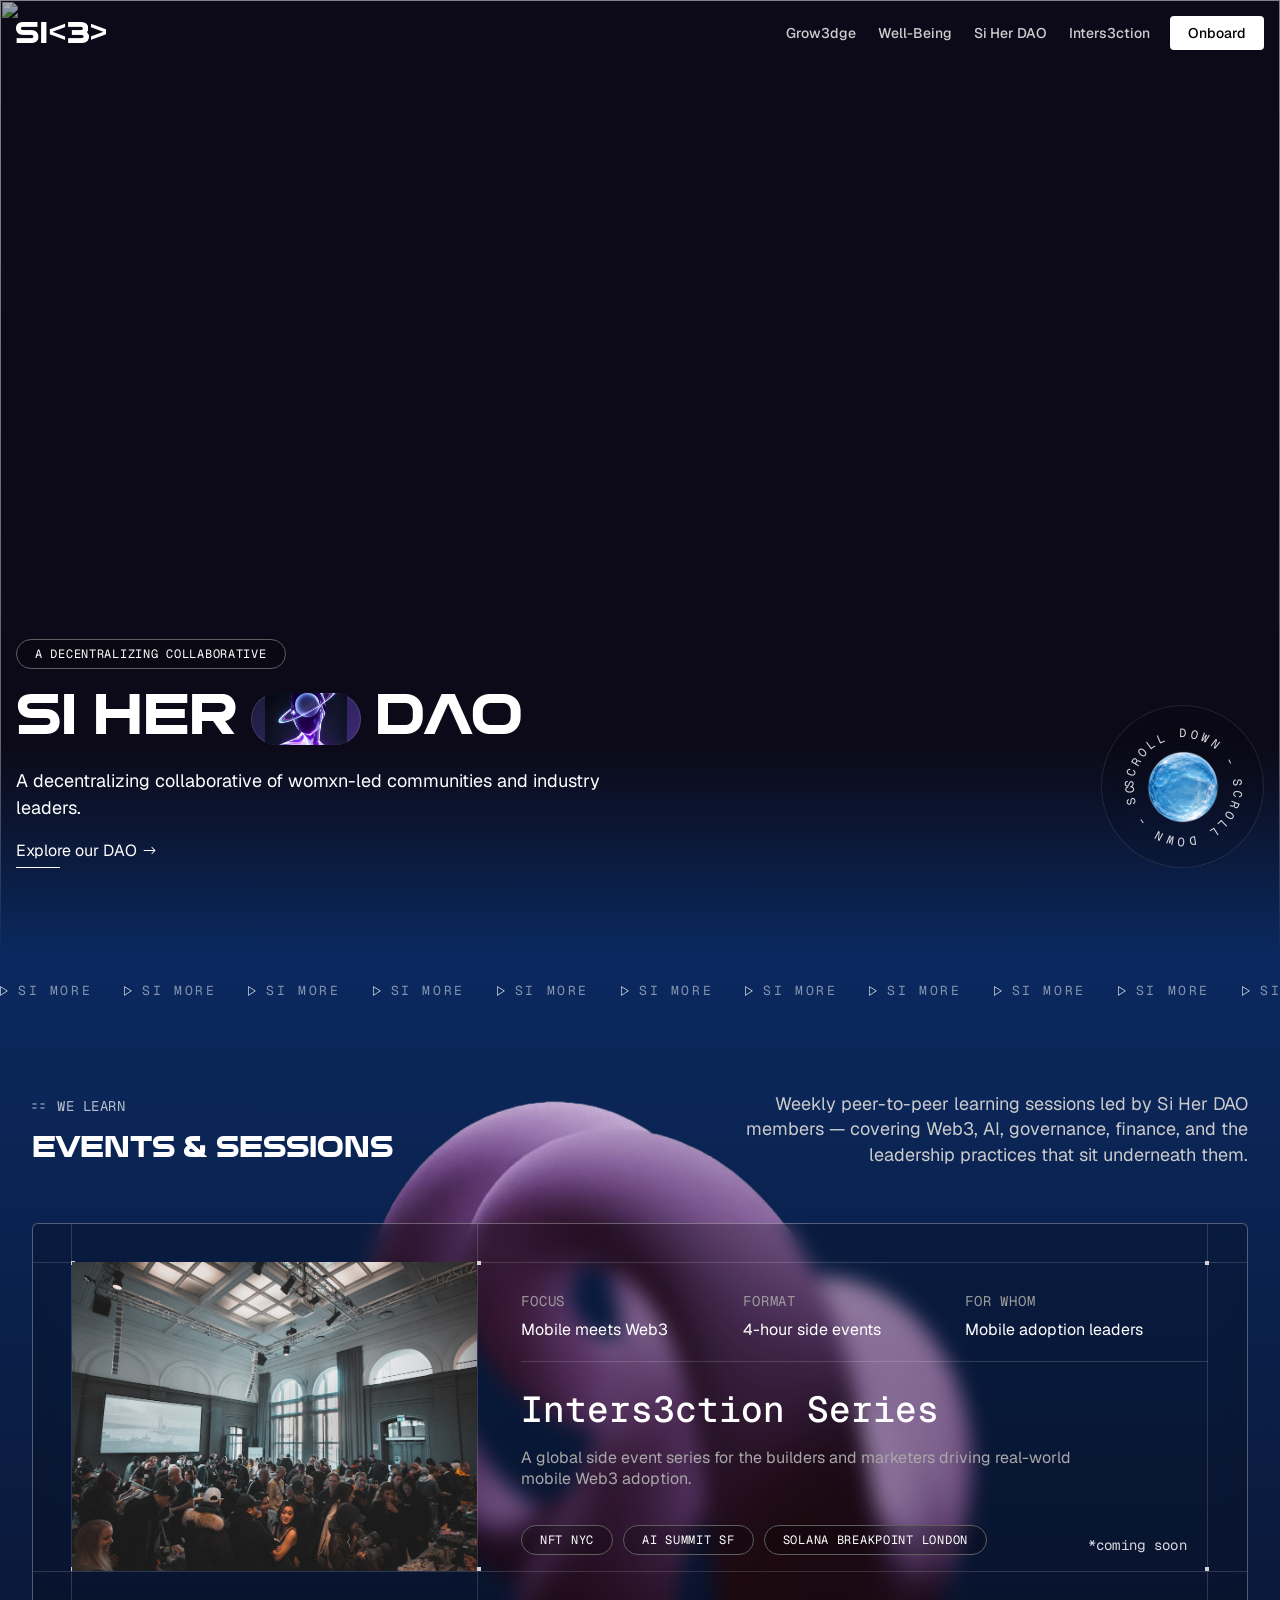
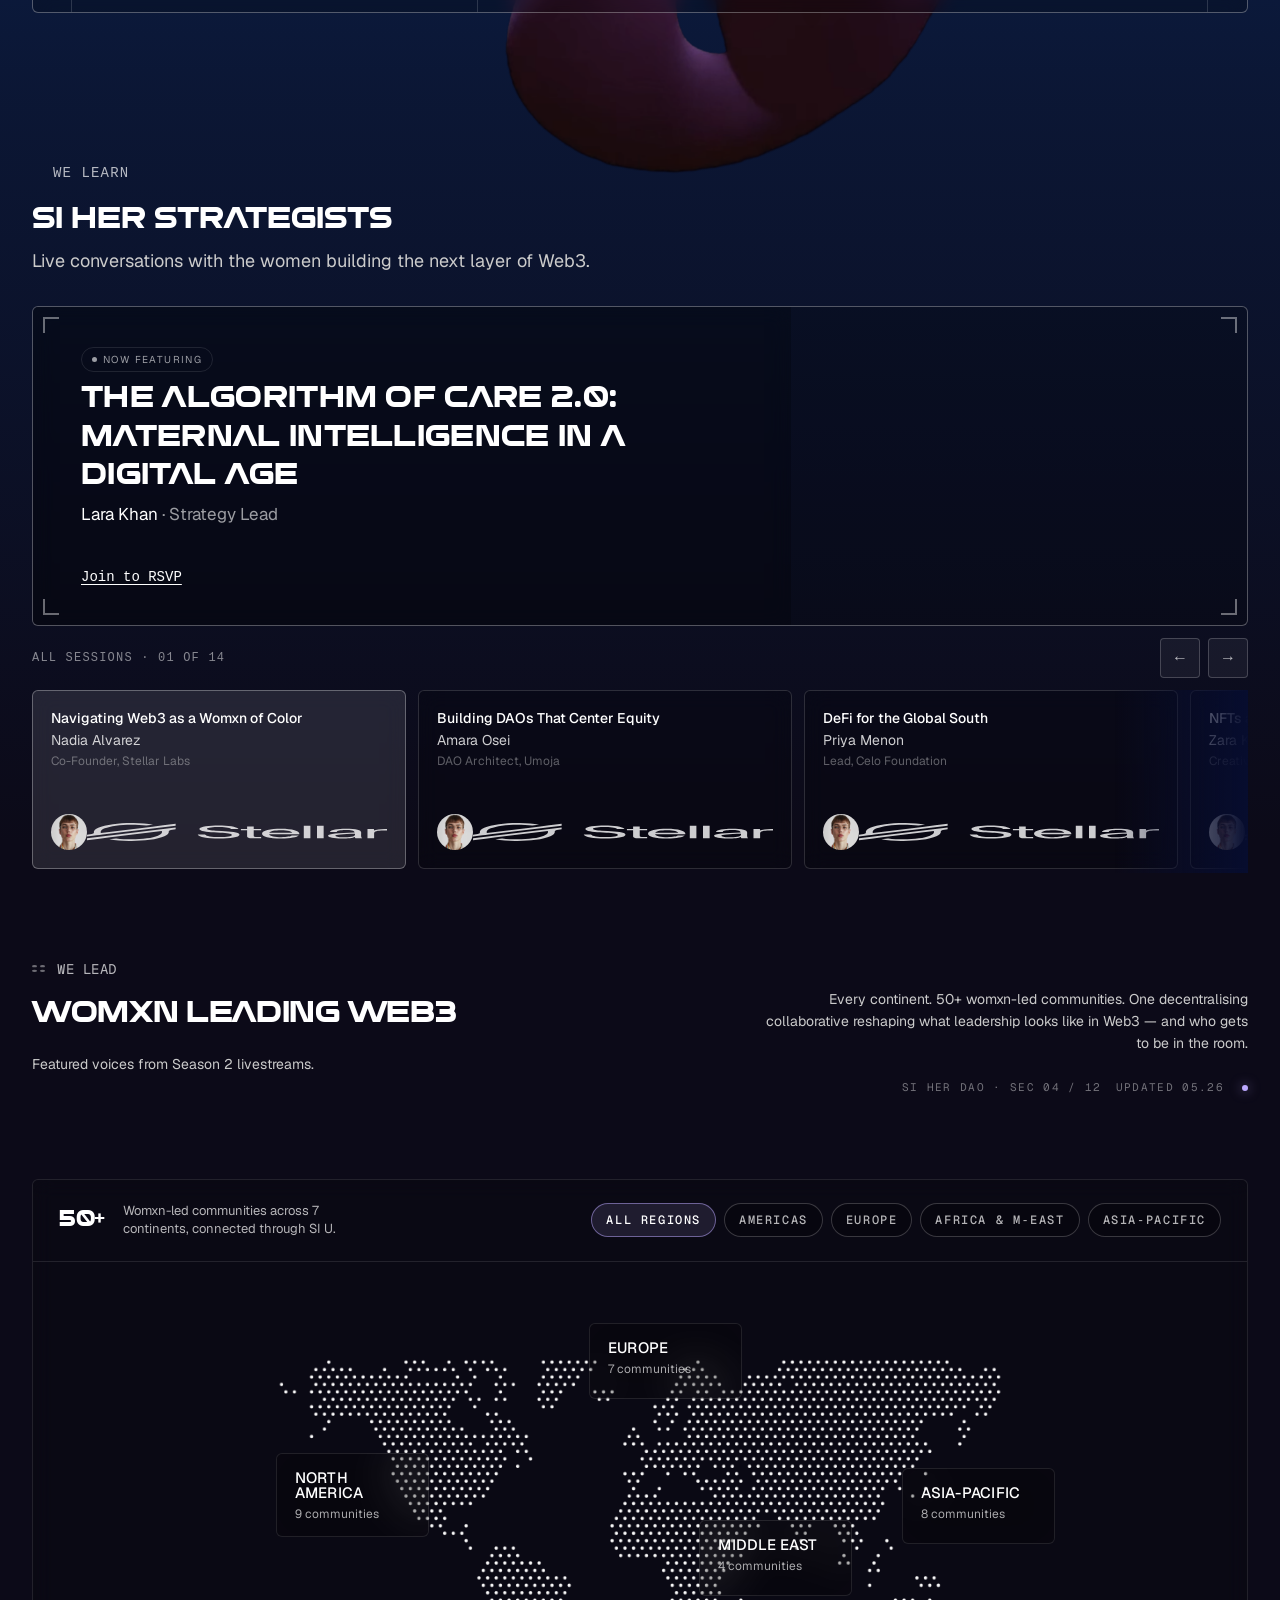
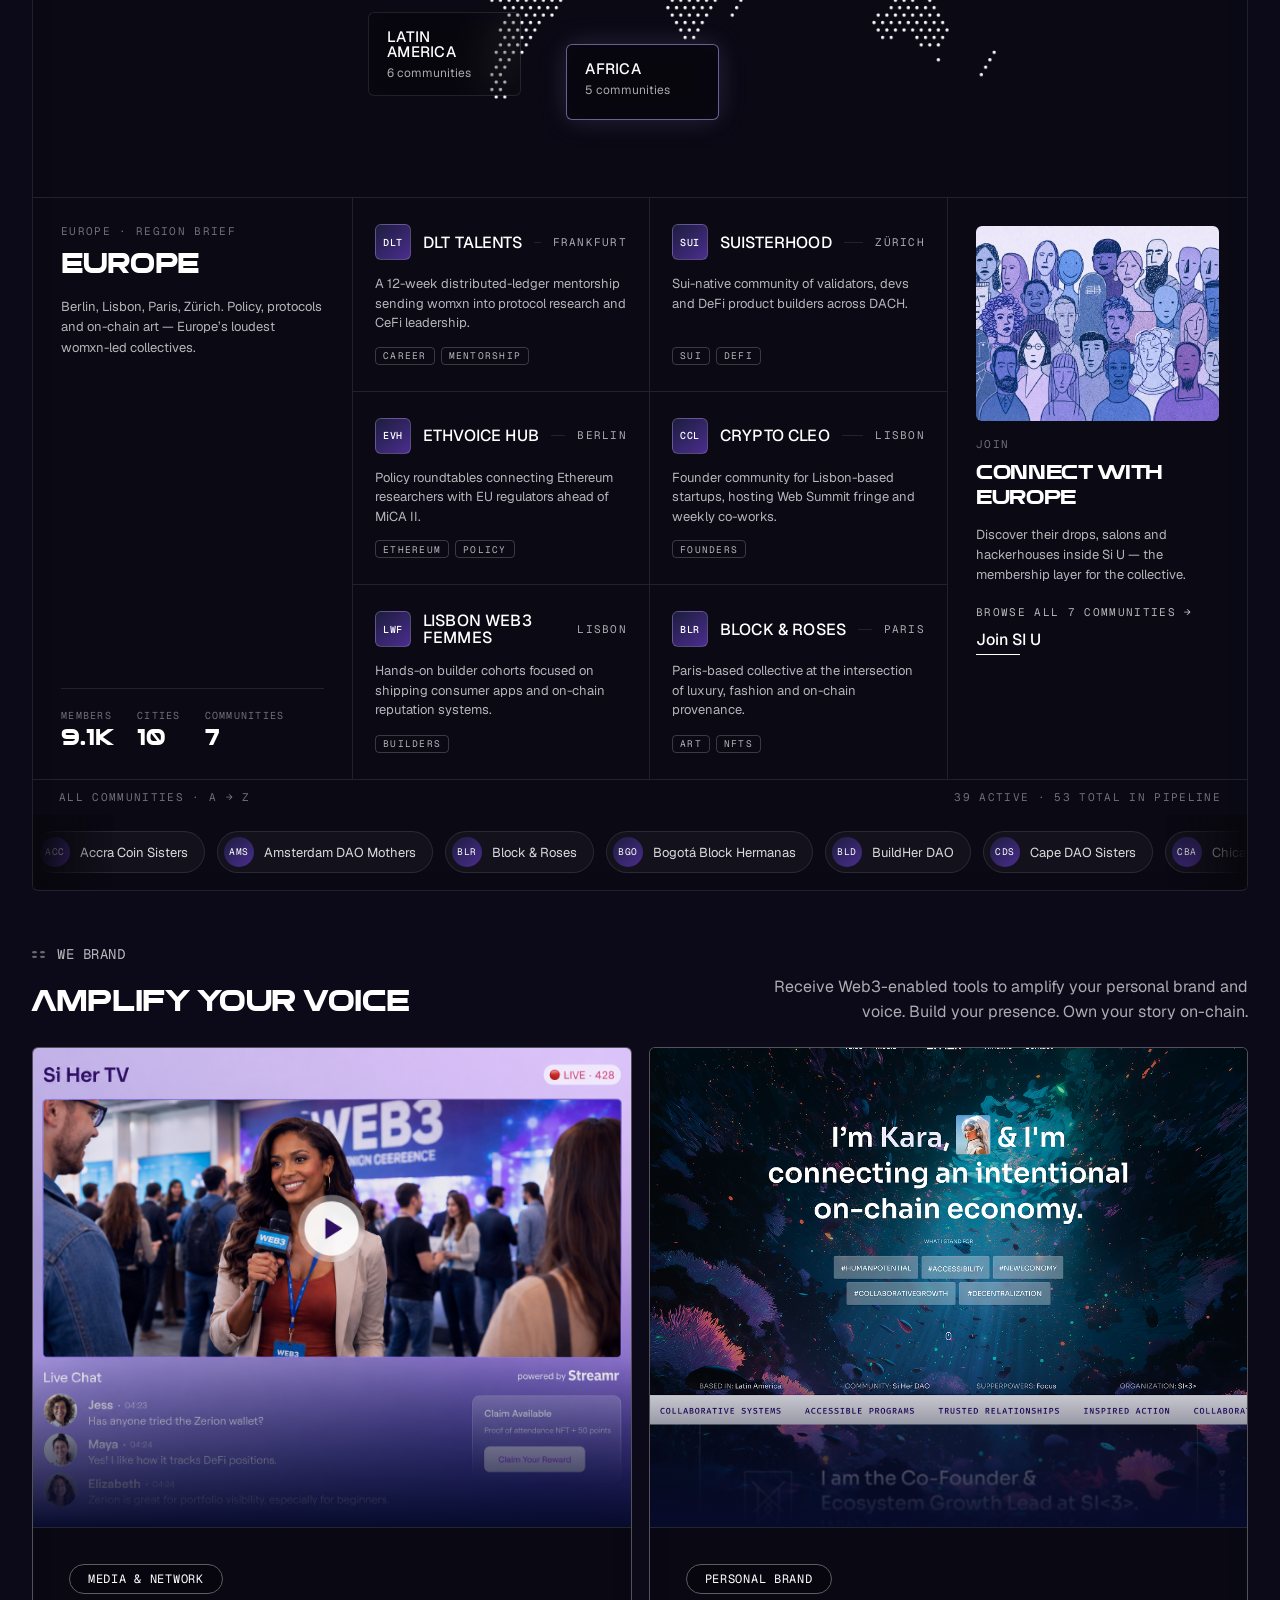
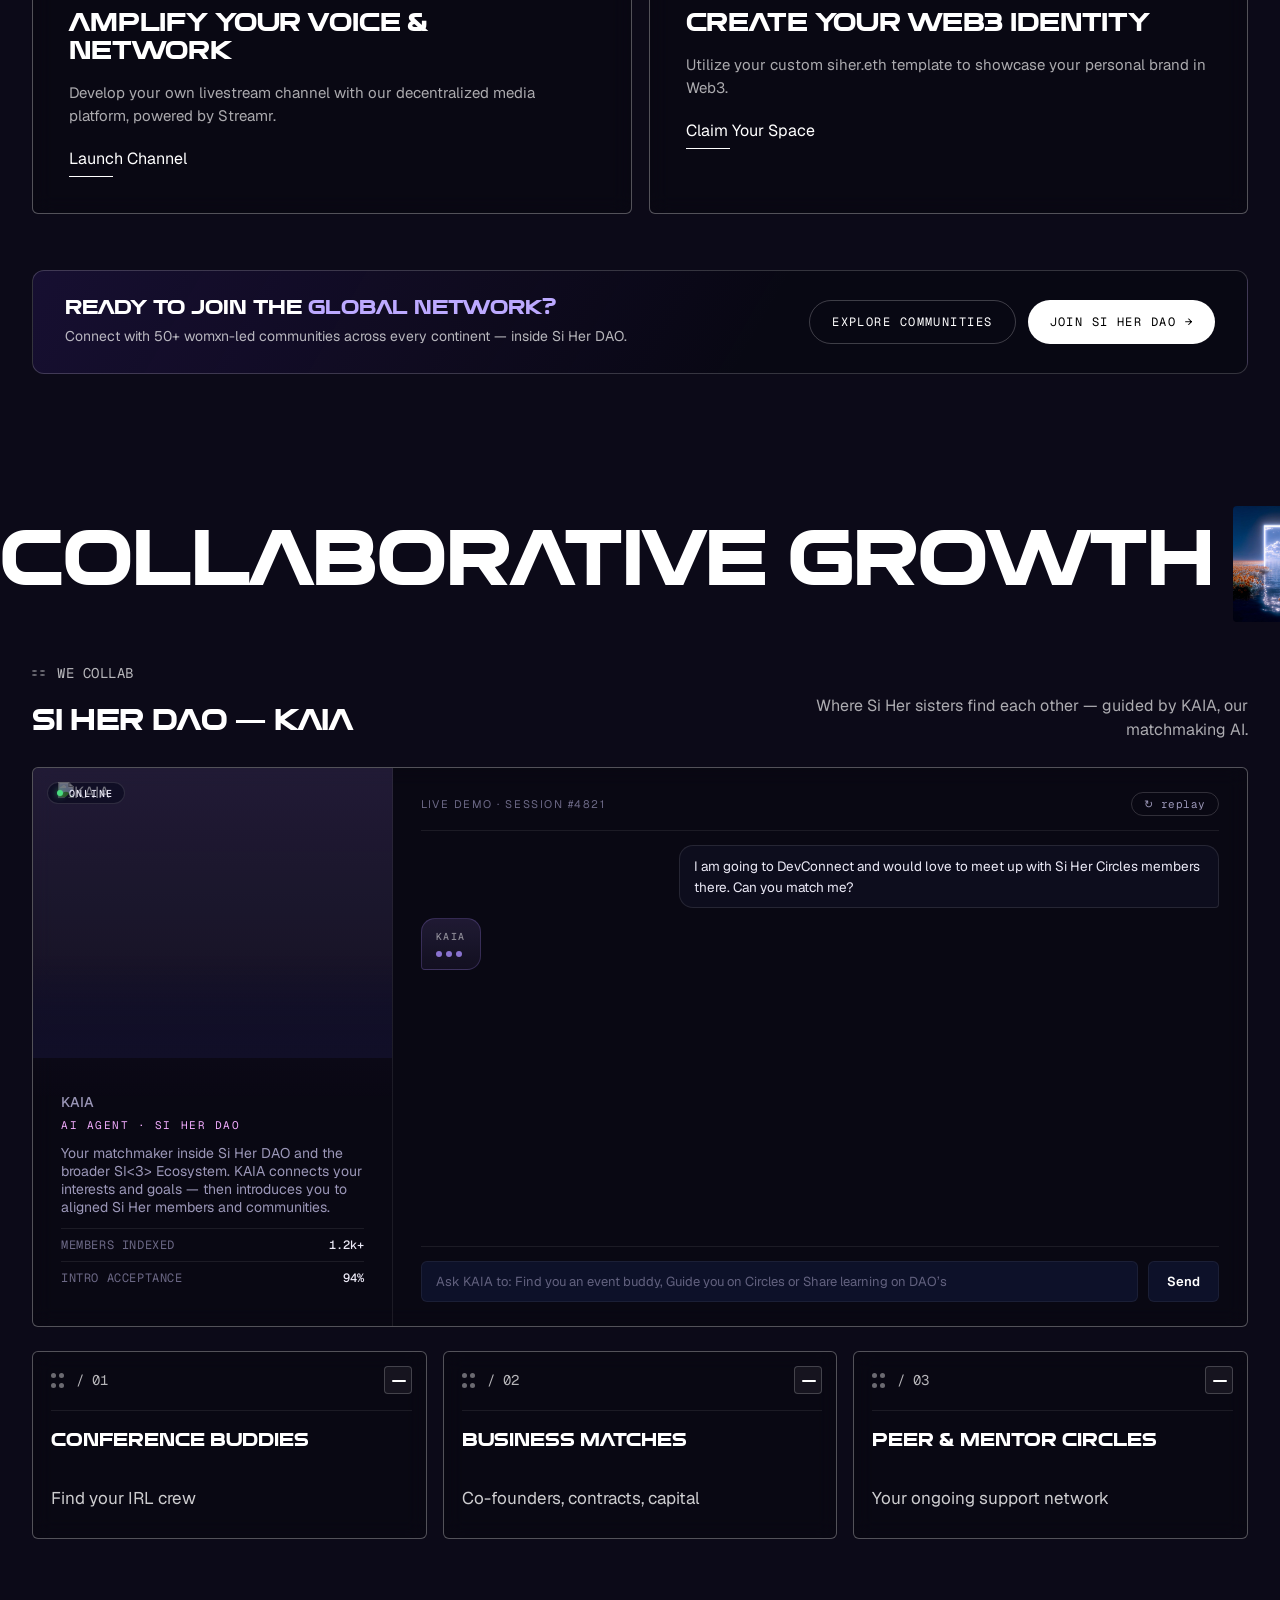
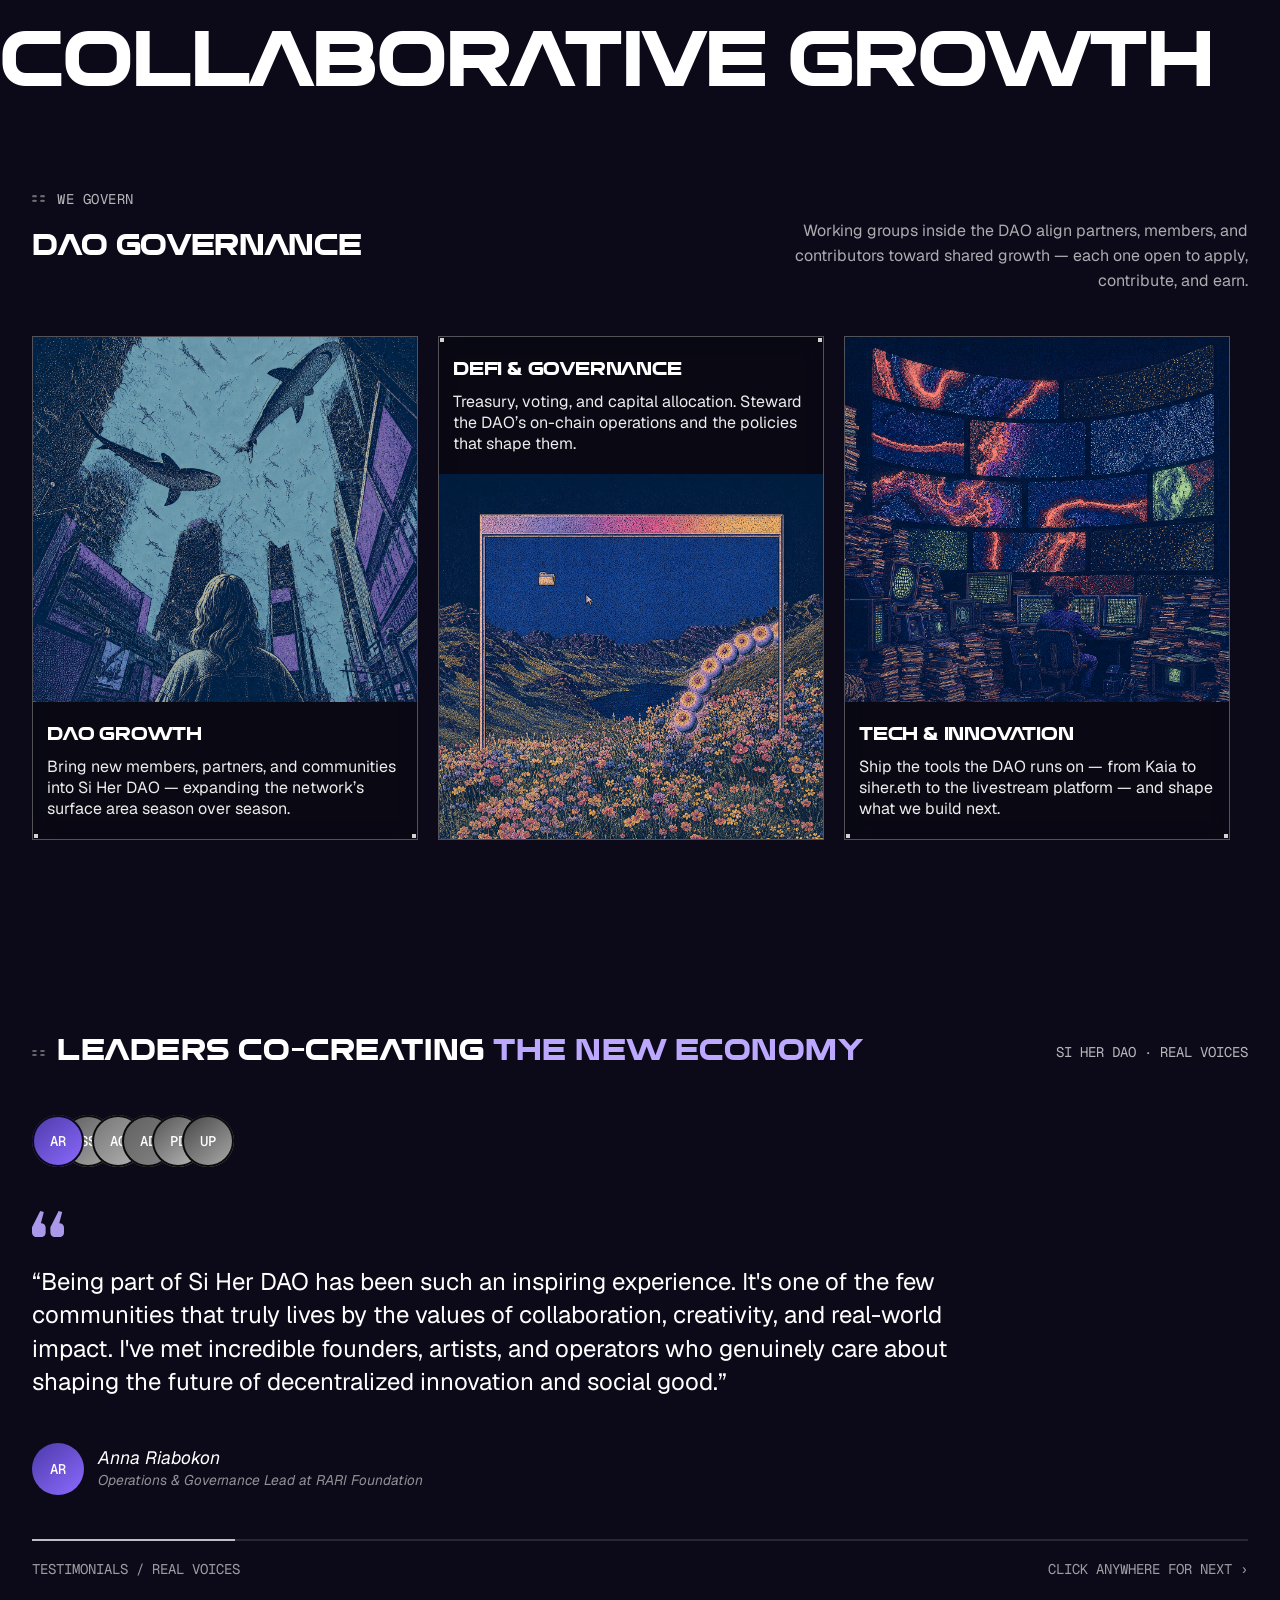
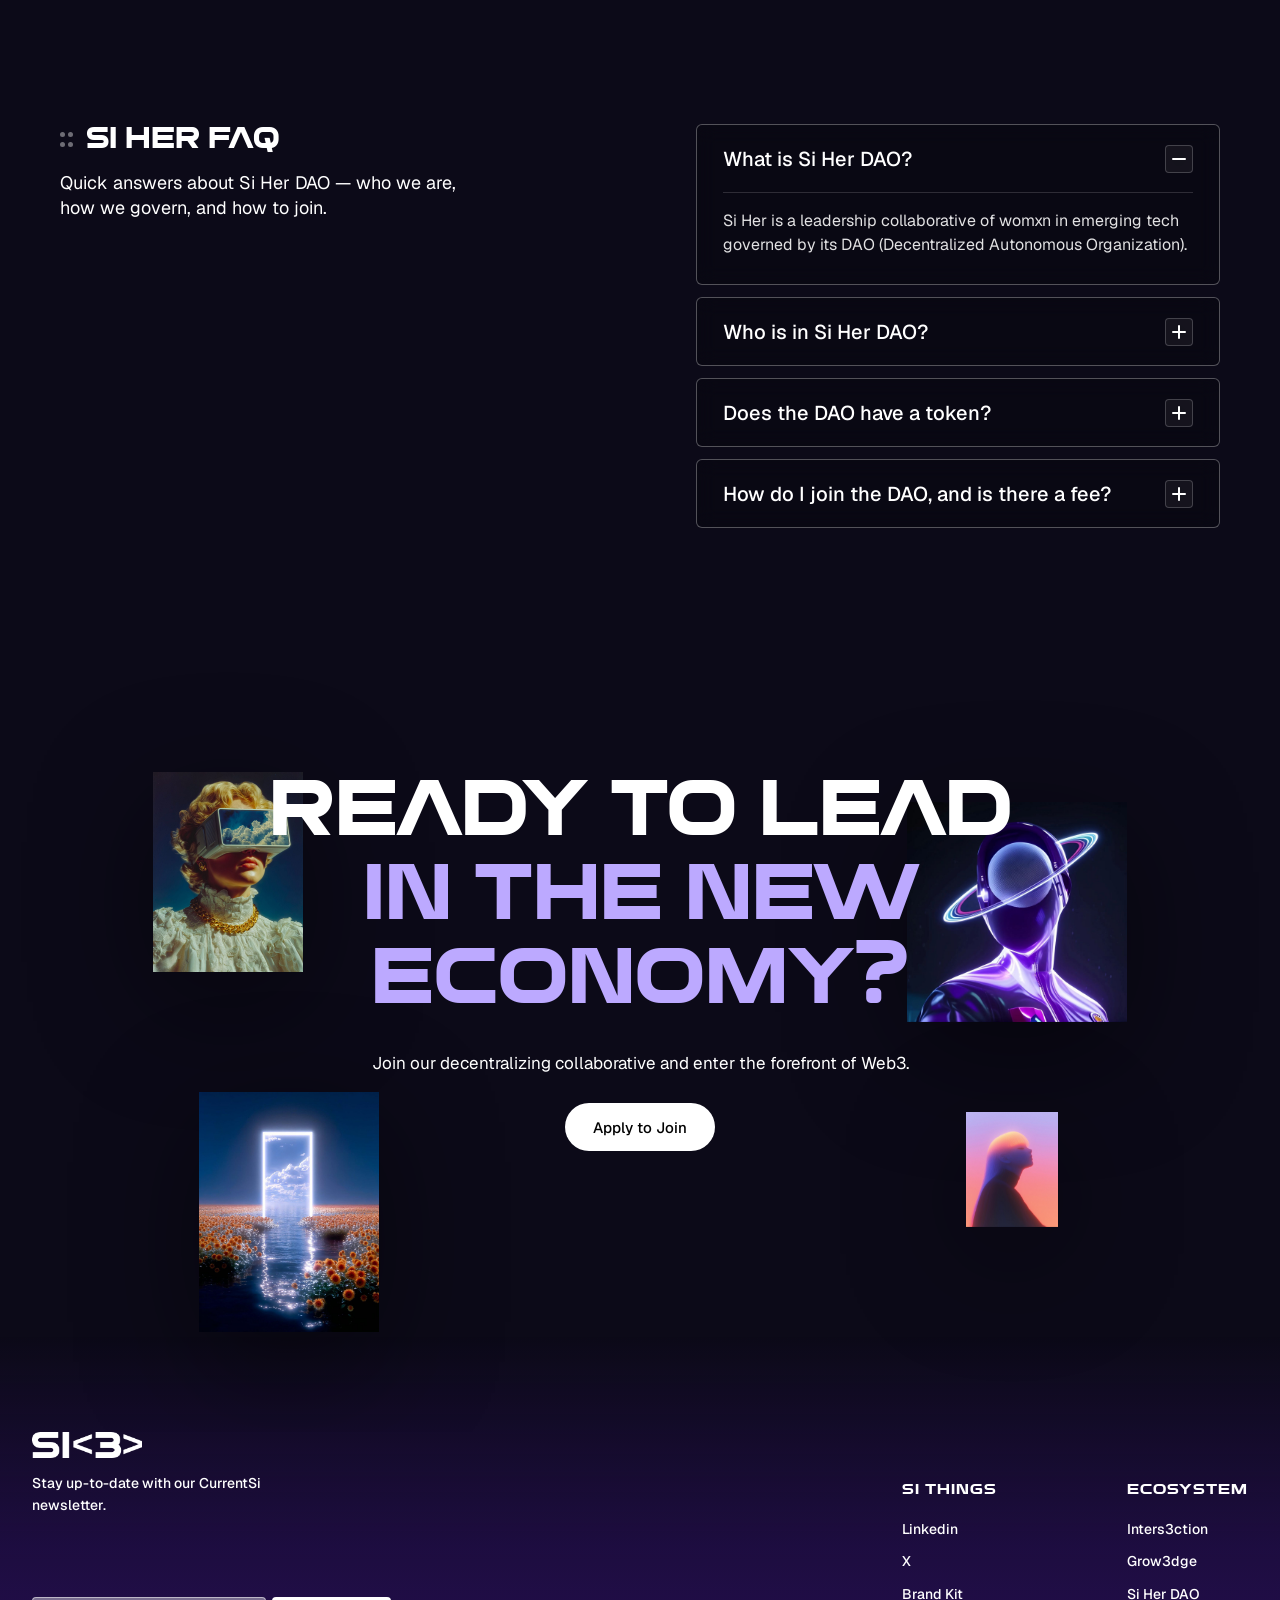
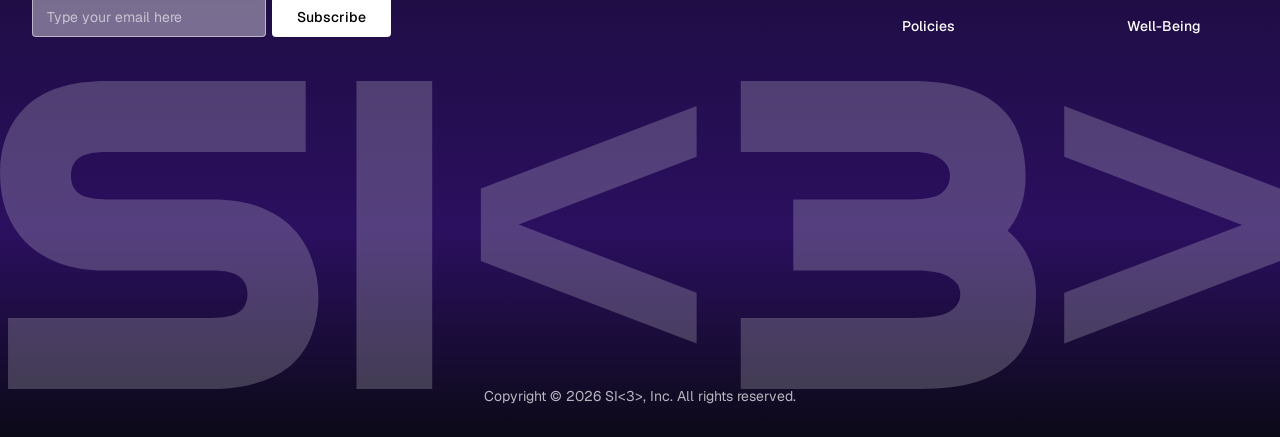
==== dao.html @ b08b470c "fix: KAIA stamp on its own row + reliable fade-in transition Figma 403:1802 — bubble is flex-col gap" ====
<!doctype html>
<html lang="en">
  <head>
    <meta charset="utf-8" />
    <meta name="viewport" content="width=device-width, initial-scale=1" />
    <title>Si Her DAO Page Preview</title>
    <style>
      @import url("https://fonts.googleapis.com/css2?family=Geist:wght@100..900&family=Geist+Mono:wght@100..900&display=swap");

      @font-face {
        font-family: "Clesmont";
        src: url("./si-assets/clesmont.ttf") format("truetype");
        font-weight: 100 900;
        font-style: normal;
        font-display: swap;
      }

      @font-face {
        font-family: "Geist";
        src: url("./si-assets/fonts/Geist-VariableFont_wght.ttf") format("truetype");
        font-weight: 100 900;
        font-style: normal;
        font-display: swap;
      }

      @font-face {
        font-family: "Geist";
        src: url("./si-assets/fonts/Geist-Italic-VariableFont_wght.ttf") format("truetype");
        font-weight: 100 900;
        font-style: italic;
        font-display: swap;
      }

      @font-face {
        font-family: "Geist Mono";
        src: url("./si-assets/fonts/GeistMono-VariableFont_wght.ttf") format("truetype");
        font-weight: 100 900;
        font-style: normal;
        font-display: swap;
      }

      @font-face {
        font-family: "Geist Mono";
        src: url("./si-assets/fonts/GeistMono-Italic-VariableFont_wght.ttf") format("truetype");
        font-weight: 100 900;
        font-style: italic;
        font-display: swap;
      }

      :root {
        --font-clesmont: "Clesmont";
        --font-geist: "Geist";
        --font-geist-mono: "Geist Mono";
        --page-bg: #0c0a18;
        --ease-out-cubic: cubic-bezier(0.215, 0.61, 0.355, 1);
      }

      * { box-sizing: border-box; }

      html, body {
        min-height: 100%;
        margin: 0;
        background: var(--page-bg);
        font-family: var(--font-geist), system-ui, -apple-system, "Helvetica Neue", Arial, sans-serif;
        color: #fff;
      }

      body { display: block; }

      .dao-page {
        min-height: 100vh;
        background: var(--page-bg);
      }

      /* ============================================================
         Sticky crystal backdrop — mirrors the Grow3dge / homepage
         sticky-crystal treatment. A 100vh sticky frame holds the
         purple-crystal asset; post-hero sections scroll over it. */
      .dao-content-stage {
        position: relative;
        isolation: isolate;
        background: var(--page-bg);
      }

      .dao-crystal-frame {
        position: sticky;
        top: 0;
        z-index: 0;
        display: grid;
        height: 100vh;
        min-height: 760px;
        margin-bottom: -100vh;
        place-items: center;
        overflow: hidden;
        pointer-events: none;
      }

      .dao-crystal-asset {
        width: min(82vw, 860px);
        height: min(82vw, 860px);
        opacity: var(--sticky-crystal-opacity, 0.22);
        transform: translateY(var(--sticky-crystal-y, 190px))
          scale(var(--sticky-crystal-scale, 0.42));
        transition: transform 200ms ease-out, opacity 200ms ease-out;
        will-change: transform, opacity;
      }

      .dao-crystal-asset img {
        display: block;
        width: 100%;
        height: 100%;
        object-fit: contain;
      }

      .dao-content-stage > :not(.dao-crystal-frame) {
        position: relative;
        z-index: 1;
      }

      /* Wrapped sections render transparent so the crystal shows through. */
      .dao-content-stage .dao-mini-ticker,
      .dao-content-stage .dao-ticker,
      .dao-content-stage .dao-snapshots,
      .dao-content-stage .dao-sessions,
      .dao-content-stage .dao-lead,
      .dao-content-stage .dao-collab,
      .dao-content-stage .dao-govern {
        background: transparent;
      }

      /* Figma 384:189 — post-hero navy gradient wash (1440×1490px).
         Direction: solid #0a295f at top → semi at 50% → transparent at
         bottom. Rendered as ::before at z-index:-1 so it sits behind the
         sticky crystal and all content with zero layout impact. */
      .dao-content-stage::before {
        content: '';
        position: absolute;
        top: 0;
        left: 0;
        width: 100%;
        height: 1490px;
        background: linear-gradient(
          to bottom,
          #0a295f               0%,
          rgba(10, 41, 95, 0.4) 50%,
          rgba(10, 41, 95, 0)   100%
        );
        pointer-events: none;
        z-index: -1;
      }

      /* ============================================================
         Hero band — Figma 196:2. Same scaffolding as Grow3dge: full-
         bleed background, primary nav, eyebrow pill, Clesmont title,
         inline-arrow CTA, rotating scroll badge bottom-right. */
      .dao-preview-band {
        position: relative;
        width: 100%;
        min-height: 927px;
        overflow: hidden;
        background: var(--page-bg);
        color: #fff;
        isolation: isolate;
      }

      .dao-preview-bg {
        position: absolute;
        inset: 0;
        z-index: -2;
        width: 100%;
        height: 100%;
        object-fit: cover;
        object-position: center;
      }

      /* Soft tint over the hero photo so the wordmark stays legible
         without flattening the underlying imagery. */
      .dao-preview-band::before {
        content: "";
        position: absolute;
        inset: 0;
        z-index: -1;
        background: linear-gradient(180deg, rgba(12, 10, 24, 0.35) 0%, rgba(12, 10, 24, 0.55) 100%);
      }

      /* Figma 189:902 — bottom-of-hero gradient wash (1440×207px).
         Fades from transparent into #0a295f navy so the hero bottom
         blends seamlessly into .dao-content-stage::before. */
      .dao-preview-band::after {
        content: "";
        position: absolute;
        right: 0;
        bottom: 0;
        left: 0;
        z-index: -1;
        height: 207px;
        background: linear-gradient(180deg, rgba(10, 41, 95, 0) 0%, #0a295f 100%);
      }

      .dao-nav {
        position: relative;
        z-index: 2;
        display: flex;
        align-items: center;
        justify-content: space-between;
        width: min(1255px, calc(100% - 32px));
        height: 65px;
        margin: 0 auto;
      }

      .dao-logo {
        display: inline-flex;
        width: 90px;
        height: 22px;
      }

      .dao-logo img {
        display: block;
        width: 100%;
        height: 100%;
        object-fit: contain;
      }

      .dao-nav-right {
        display: flex;
        align-items: center;
        gap: 20px;
      }

      .dao-nav-links {
        display: flex;
        align-items: center;
        gap: 22px;
        font-family: var(--font-geist), Arial, sans-serif;
        font-size: 14px;
        font-weight: 500;
        line-height: 1;
        color: rgba(255, 255, 255, 0.8);
      }

      .dao-nav-links a,
      .dao-onboard,
      .dao-cta { color: inherit; text-decoration: none; }

      .dao-onboard {
        display: inline-flex;
        align-items: center;
        justify-content: center;
        height: 34px;
        padding: 0 18px;
        border-radius: 4px;
        background: #fff;
        font-family: var(--font-geist), Arial, sans-serif;
        font-size: 14px;
        font-weight: 500;
        line-height: 1;
        color: #000;
      }

      .dao-copy {
        position: relative;
        z-index: 1;
        display: flex;
        width: min(1255px, calc(100% - 32px));
        margin: 0 auto;
        padding-top: 574px;
        padding-bottom: 86px;
        flex-direction: column;
        align-items: flex-start;
      }

      .dao-pill {
        display: inline-flex;
        align-items: center;
        justify-content: center;
        height: 30px;
        padding: 0 18px;
        border: 1px solid #5e5e5e;
        border-radius: 999px;
        background: rgba(0, 0, 0, 0.2);
        font-family: var(--font-geist-mono), monospace;
        font-size: 12px;
        line-height: 1;
        letter-spacing: 0.72px;
        text-transform: uppercase;
        color: #fff;
      }

      .dao-title {
        display: flex;
        flex-wrap: wrap;
        align-items: center;
        gap: 4px 14px;
        margin: 22px 0 0;
        font-family: var(--font-clesmont), "Clesmont Demo", var(--font-geist), Arial, sans-serif;
        font-size: 62px;
        font-weight: 700;
        line-height: 0.9;
        text-transform: uppercase;
        max-width: 880px;
      }

      .dao-title-orb {
        position: relative;
        display: inline-flex;
        width: 110px;
        height: 52px;
        overflow: hidden;
        border-radius: 999px;
        background: linear-gradient(140deg, #1c1d3d 7%, #4b2d8f 135%);
        vertical-align: middle;
        box-shadow: inset 0 0 0 1px rgba(255, 255, 255, 0.12);
      }

      .dao-title-orb img {
        position: absolute;
        top: 0;
        left: 14px;
        display: block;
        width: 82px;
        max-width: none;
        height: 100%;
        object-fit: cover;
      }

      .dao-copy p {
        max-width: 612px;
        margin: 20px 0 0;
        font-family: var(--font-geist), Arial, sans-serif;
        font-size: 18px;
        line-height: 1.5;
      }

      .dao-cta {
        display: inline-flex;
        flex-direction: column;
        align-items: flex-start;
        gap: 8.5px;
        margin-top: 22px;
        font-family: var(--font-geist), system-ui, -apple-system, Arial, sans-serif;
        font-size: 16px;
        font-weight: 400;
        line-height: 1;
      }

      .dao-cta span:first-child { display: inline-flex; align-items: center; gap: 8px; }
      .dao-cta img { width: 9px; height: 9px; transform: rotate(45deg); }
      .dao-cta-line { width: 44px; height: 1px; background: #fff; }

      .dao-scroll {
        position: absolute;
        right: max(16px, calc((100vw - 1255px) / 2));
        bottom: 86px;
        display: grid;
        width: 163px;
        height: 163px;
        place-items: center;
        border: 1px solid rgba(255, 255, 255, 0.1);
        border-radius: 999px;
        background: rgba(0, 0, 0, 0.1);
        backdrop-filter: blur(10px);
      }

      .dao-scroll svg {
        position: absolute;
        inset: 17px;
        width: 129px;
        height: 129px;
        overflow: visible;
        animation: dao-spin 18s linear infinite;
        color: rgba(255, 255, 255, 0.85);
        font-family: var(--font-geist-mono), monospace;
        font-size: 12px;
        letter-spacing: 3.6px;
        text-transform: uppercase;
      }

      .dao-scroll img {
        position: relative;
        z-index: 1;
        width: 72px;
        height: 72px;
        object-fit: contain;
      }

      @keyframes dao-spin { to { transform: rotate(360deg); } }

      @media (max-width: 1100px) {
        .dao-preview-band { min-height: 820px; }
        .dao-copy { padding-top: 500px; }
        .dao-title { font-size: 62px; }
        .dao-scroll { display: none; }
      }

      @media (max-width: 640px) {
        .dao-preview-band { min-height: 760px; }
        .dao-nav-right { display: none; }
        .dao-copy { padding-top: 420px; padding-bottom: 70px; }
        .dao-title { font-size: 48px; gap: 4px 10px; }
        .dao-title-orb { width: 70px; height: 32px; }
        .dao-title-orb img { left: 10px; width: 54px; }
      }

      /* ============================================================
         Mini "SI MORE" ticker — mirrors Grow3dge hero strip.
         Continuous horizontal marquee placed right under the hero. */
      .dao-mini-ticker {
        position: relative;
        width: 100%;
        overflow: hidden;
        padding: 28px 0;
        background: transparent;
      }

      .dao-mini-ticker-track {
        display: flex;
        align-items: center;
        gap: 32px;
        width: max-content;
        color: rgba(255, 255, 255, 0.5);
        font-family: var(--font-geist-mono), monospace;
        font-size: 13px;
        font-weight: 400;
        letter-spacing: 2.6px;
        text-transform: uppercase;
        white-space: nowrap;
        animation: dao-mini-ticker-scroll 36s linear infinite;
        will-change: transform;
      }

      .dao-mini-ticker-track span {
        display: inline-flex;
        align-items: center;
        gap: 10px;
      }

      .dao-mini-ticker-track img {
        flex: 0 0 auto;
        width: 8px;
        height: 10px;
      }

      @keyframes dao-mini-ticker-scroll {
        from { transform: translate3d(0, 0, 0); }
        to   { transform: translate3d(-50%, 0, 0); }
      }

      @media (prefers-reduced-motion: reduce) {
        .dao-mini-ticker-track { animation: none; }
      }
      body.motion-off .dao-mini-ticker-track { animation: none; }

      /* ============================================================
         Shared kicker / inline link patterns. */
      .dao-kicker {
        display: inline-flex;
        align-items: center;
        gap: 12px;
        font-family: var(--font-geist-mono), monospace;
        font-size: 14px;
        font-weight: 400;
        line-height: 1;
        color: rgba(255, 255, 255, 0.7);
        text-transform: uppercase;
        letter-spacing: 0.04em;
      }

      .dao-kicker img { display: block; width: 13px; height: 15px; object-fit: contain; }

      .dao-link {
        display: inline-flex;
        flex-direction: column;
        align-items: flex-start;
        gap: 8.5px;
        margin-top: 18px;
        font-family: var(--font-geist), system-ui, -apple-system, Arial, sans-serif;
        font-size: 16px;
        font-weight: 400;
        line-height: 1;
        color: #fff;
        text-decoration: none;
      }

      .dao-link span:first-child { display: inline-flex; align-items: center; gap: 8px; }
      .dao-link img { width: 9px; height: 9px; transform: rotate(45deg); }
      .dao-link::after {
        content: "";
        display: block;
        width: 44px;
        height: 1px;
        background: currentColor;
      }

      /* ============================================================
         WE LEARN — Events & Sessions.
         Featured event card. */
      .dao-learn {
        position: relative;
        width: 100%;
        padding: 64px 0 96px;
        overflow: hidden;
        isolation: isolate;
        background: transparent;
      }

      .dao-learn-inner {
        position: relative;
        z-index: 1;
        width: min(1253px, calc(100% - 64px));
        margin: 0 auto;
      }

      .dao-learn-header {
        display: grid;
        grid-template-columns: minmax(0, 1fr) minmax(0, 540px);
        align-items: end;
        gap: 48px;
        margin-bottom: 56px;
      }

      .dao-learn-header-left {
        display: flex;
        flex-direction: column;
        gap: 20px;
        align-items: flex-start;
      }

      .dao-learn-title {
        margin: 0;
        font-family: var(--font-clesmont), "Clesmont Demo", var(--font-geist), Arial, sans-serif;
        font-size: 32px;
        font-weight: 400;
        line-height: 1.05;
        color: #fff;
        text-transform: uppercase;
      }

      .dao-learn-title span { color: inherit; }

      .dao-learn-header-right p {
        max-width: 540px;
        margin: 0;
        font-family: var(--font-geist), system-ui, -apple-system, Arial, sans-serif;
        font-size: 18px;
        font-weight: 400;
        line-height: 1.4;
        color: #cbcbcb;
        text-align: right;
      }

      /* Inters3ction card — verbatim from index.html (Figma-perfect spec).
         Uses inters3ction-* class names so updates can be cherry-picked
         from the homepage without renaming. */
      .inters3ction-card {
        position: relative;
        display: grid;
        grid-template-columns: 405px minmax(0, 1fr);
        gap: 44px;
        height: 390px;
        overflow: hidden;
        padding: 38px 39px 40px;
        border: 1px solid rgba(255, 255, 255, 0.3);
        border-radius: 6px;
        background: rgba(0, 0, 0, 0.2);
        backdrop-filter: blur(10px);
      }

      .inters3ction-card::before,
      .inters3ction-card::after {
        content: "";
        position: absolute;
        right: 0;
        left: 0;
        height: 1px;
        background: rgba(255, 255, 255, 0.15);
      }

      .inters3ction-card::before { top: 38px; }
      .inters3ction-card::after { bottom: 40px; }

      .inters3ction-vline {
        position: absolute;
        top: 0;
        bottom: 0;
        width: 1px;
        background: rgba(255, 255, 255, 0.15);
      }

      .inters3ction-vline.left   { left: 38px; }
      .inters3ction-vline.middle { left: 444px; }
      .inters3ction-vline.right  { right: 39px; }

      .inters3ction-corner {
        position: absolute;
        width: 4px;
        height: 4px;
        background: #d3d3d3;
      }

      .inters3ction-corner.one   { top: 37px;    left: 38px; }
      .inters3ction-corner.two   { bottom: 41px; left: 38px; }
      .inters3ction-corner.three { top: 37px;    left: 444px; }
      .inters3ction-corner.four  { bottom: 41px; left: 444px; }
      .inters3ction-corner.five  { top: 37px;    right: 38px; }
      .inters3ction-corner.six   { bottom: 41px; right: 38px; }

      .inters3ction-image,
      .inters3ction-content {
        position: relative;
        z-index: 1;
      }

      .inters3ction-image img {
        display: block;
        width: 405px;
        height: 309px;
        object-fit: cover;
      }

      .inters3ction-content {
        display: flex;
        flex-direction: column;
        min-width: 0;
        padding-top: 32px;
      }

      .inters3ction-stats {
        display: grid;
        grid-template-columns: repeat(3, minmax(0, 1fr));
        gap: 34px;
        max-width: 632px;
      }

      .inters3ction-stat {
        display: flex;
        flex-direction: column;
        gap: 14px;
      }

      .inters3ction-stat span:first-child {
        font-family: var(--font-geist-mono), "Geist Mono", monospace;
        font-size: 14px;
        line-height: 1;
        letter-spacing: 0.84px;
        color: #9a9a9b;
      }

      .inters3ction-stat span:last-child {
        font-family: var(--font-geist), Geist, Arial, sans-serif;
        font-size: 16px;
        line-height: 1;
        color: #fff;
        white-space: nowrap;
      }

      .inters3ction-divider {
        width: 100%;
        max-width: 689px;
        height: 1px;
        margin-top: 23px;
        background: rgba(255, 255, 255, 0.15);
      }

      .inters3ction-content h3 {
        margin: 24px 0 0;
        font-family: var(--font-geist-mono), "Geist Mono", monospace;
        font-size: 36px;
        font-weight: 500;
        line-height: normal;
        color: #fff;
      }

      .inters3ction-content p {
        width: 565px;
        max-width: 100%;
        margin: 15px 0 0;
        font-family: var(--font-geist), Geist, Arial, sans-serif;
        font-size: 16px;
        line-height: 1.3;
        color: #a7a7a7;
      }

      .inters3ction-tags {
        display: flex;
        flex-wrap: wrap;
        gap: 10px;
        margin-top: 36px;
        padding-right: 86px;
      }

      .inters3ction-tags span {
        display: inline-flex;
        align-items: center;
        justify-content: center;
        height: 30px;
        padding: 0 18px;
        border: 1px solid #5e5e5e;
        border-radius: 100px;
        background: rgba(0, 0, 0, 0.2);
        font-family: var(--font-geist-mono), "Geist Mono", monospace;
        font-size: 12px;
        line-height: 1;
        letter-spacing: 0.72px;
        color: #fff;
        white-space: nowrap;
      }

      .inters3ction-coming-soon {
        position: absolute;
        right: 60px;
        bottom: 60px;
        z-index: 2;
        font-family: var(--font-geist-mono), "Geist Mono", ui-monospace, SFMono-Regular, Menlo, monospace;
        font-size: 14px;
        font-weight: 400;
        line-height: 1;
        letter-spacing: 0.02em;
        color: rgba(255, 255, 255, 0.85);
        white-space: nowrap;
      }

      @media (max-width: 1100px) {
        .dao-learn-header { grid-template-columns: 1fr; align-items: start; gap: 18px; }
        .dao-learn-header-right p { text-align: left; }
        .inters3ction-card { display: flex; flex-direction: column; height: auto; gap: 0; padding: 0; }
        .inters3ction-card::before,
        .inters3ction-card::after,
        .inters3ction-vline,
        .inters3ction-corner { display: none; }
        .inters3ction-image img { width: 100%; height: auto; aspect-ratio: 405 / 309; }
        .inters3ction-content { padding: 24px; }
        .inters3ction-stats { gap: 18px; }
        .inters3ction-tags { margin-top: 28px; padding-right: 0; }
        .inters3ction-coming-soon { position: static; margin: 20px 0 0; }
      }

      @media (max-width: 640px) {
        .dao-learn { padding: 48px 0 72px; }
        .dao-learn-inner { width: min(100% - 32px, 1253px); }
        .dao-learn-title { font-size: 32px; }
        .inters3ction-stats { grid-template-columns: 1fr; }
        .inters3ction-content h3 { font-size: 29px; }
      }

      /* ============================================================
         SESSIONS — Sub-section within We Learn (Figma 414:192)
         Sits between Inters3ction card and We Lead.
         Header: We Learn kicker → title + subtitle
         Body: Hero card (320px) + scrollable session rail
         ============================================================ */
      .dao-sessions {
        padding: 56px 0;
        width: 100%;
      }

      .dao-sessions-inner {
        width: min(1253px, calc(100% - 64px));
        margin: 0 auto;
        display: flex;
        flex-direction: column;
        gap: 33px;
      }

      .dao-sessions-header {
        display: flex;
        flex-direction: column;
        gap: 22px;
      }

      .dao-sessions-kicker {
        display: flex;
        align-items: center;
        gap: 8px;
        font-family: 'GeistMono', monospace;
        font-size: 14px;
        letter-spacing: 0.08em;
        text-transform: uppercase;
        opacity: 0.7;
        color: #fff;
      }

      .dao-sessions-kicker img {
        width: 13px;
        height: 15px;
        display: block;
      }

      .dao-sessions-title-group {
        display: flex;
        flex-direction: column;
        gap: 10px;
      }

      .dao-sessions-title {
        font-family: 'Clesmont', sans-serif;
        font-size: 32px;
        font-weight: 400;
        line-height: 1.1;
        color: #fff;
        margin: 0;
        text-transform: uppercase;
      }

      .dao-sessions-sub {
        font-family: 'Geist', sans-serif;
        font-size: 18px;
        font-weight: 400;
        color: #cbcbcb;
        margin: 0;
        line-height: 1.4;
      }

      .dao-sessions-body {
        display: flex;
        flex-direction: column;
        gap: 12px;
      }

      /* ── Hero Card ── */
      .dao-session-hero {
        position: relative;
        height: 320px;
        border: 1px solid rgba(255, 255, 255, 0.3);
        border-radius: 6px;
        overflow: hidden;
        background: rgba(0, 0, 0, 0.2);
      }

      .dao-session-hero-img {
        position: absolute;
        top: 0;
        left: calc(50% + 379px);
        width: 495px;
        height: 100%;
        object-fit: cover;
        display: block;
        pointer-events: none;
      }

      .dao-session-hero-info {
        position: absolute;
        top: 0;
        left: 0;
        width: 758px;
        max-width: 100%;
        height: 100%;
        display: flex;
        flex-direction: column;
        justify-content: space-between;
        padding: 40px 48px;
        background: rgba(0, 0, 0, 0.2);
        backdrop-filter: blur(10px);
        -webkit-backdrop-filter: blur(10px);
        box-sizing: border-box;
      }

      .dao-session-hero-top {
        display: flex;
        flex-direction: column;
        gap: 8px;
      }

      .dao-session-badge {
        display: inline-flex;
        align-items: center;
        gap: 6px;
        font-family: 'Geist', sans-serif;
        font-size: 10px;
        letter-spacing: 1.4px;
        text-transform: uppercase;
        color: rgba(255, 255, 255, 0.6);
        border: 1px solid rgba(255, 255, 255, 0.1);
        border-radius: 999px;
        padding: 5px 10px;
        width: fit-content;
      }

      .dao-session-badge-dot {
        width: 5px;
        height: 5px;
        border-radius: 50%;
        background: rgba(255, 255, 255, 0.6);
        flex-shrink: 0;
      }

      .dao-session-hero-title {
        font-family: 'Clesmont', sans-serif;
        font-size: 32px;
        font-weight: 400;
        color: #fff;
        line-height: 1.2;
        letter-spacing: 0.32px;
        margin: 0;
        text-transform: uppercase;
      }

      .dao-session-hero-speaker {
        font-family: 'Geist', sans-serif;
        font-size: 17px;
        font-weight: 400;
        color: rgba(255, 255, 255, 0.6);
        margin: 0;
        line-height: normal;
      }

      .dao-session-hero-speaker strong {
        color: #fff;
        font-weight: 400;
      }

      .dao-session-hero-bottom {
        display: flex;
        align-items: center;
        gap: 12px;
      }

      .dao-session-rsvp {
        font-family: 'GeistMono', monospace;
        font-size: 14px;
        font-weight: 400;
        color: #fff;
        text-decoration: underline;
        text-underline-position: from-font;
        text-decoration-skip-ink: none;
        cursor: pointer;
      }

      .dao-session-rsvp:hover { opacity: 0.75; }

      /* 4 corner bracket marks */
      .dao-session-corner {
        position: absolute;
        width: 16px;
        height: 16px;
        pointer-events: none;
      }

      .dao-session-corner.tl { top: 10px; left: 10px; border-top: 2px solid rgba(255,255,255,0.4); border-left: 2px solid rgba(255,255,255,0.4); }
      .dao-session-corner.tr { top: 10px; right: 10px; border-top: 2px solid rgba(255,255,255,0.4); border-right: 2px solid rgba(255,255,255,0.4); }
      .dao-session-corner.bl { bottom: 10px; left: 10px; border-bottom: 2px solid rgba(255,255,255,0.4); border-left: 2px solid rgba(255,255,255,0.4); }
      .dao-session-corner.br { bottom: 10px; right: 10px; border-bottom: 2px solid rgba(255,255,255,0.4); border-right: 2px solid rgba(255,255,255,0.4); }

      /* ── Session Rail ── */
      .dao-session-rail {
        display: flex;
        flex-direction: column;
        gap: 12px;
        position: relative;
      }

      .dao-session-controls {
        display: flex;
        align-items: center;
        justify-content: space-between;
      }

      .dao-session-counter {
        font-family: 'GeistMono', monospace;
        font-size: 12px;
        letter-spacing: 0.1em;
        text-transform: uppercase;
        color: rgba(255, 255, 255, 0.5);
      }

      .dao-session-arrows {
        display: flex;
        align-items: center;
        gap: 8px;
      }

      .dao-session-arrow {
        width: 40px;
        height: 40px;
        border: 1px solid rgba(255, 255, 255, 0.2);
        border-radius: 4px;
        background: rgba(255, 255, 255, 0.05);
        display: flex;
        align-items: center;
        justify-content: center;
        cursor: pointer;
        color: rgba(255, 255, 255, 0.7);
        transition: background 0.2s, border-color 0.2s;
        font-size: 16px;
        line-height: 1;
      }

      .dao-session-arrow:hover {
        background: rgba(255, 255, 255, 0.12);
        border-color: rgba(255, 255, 255, 0.4);
      }

      .dao-session-cards-wrap {
        position: relative;
        overflow: hidden;
      }

      .dao-session-cards {
        display: flex;
        gap: 12px;
        overflow-x: auto;
        scroll-behavior: smooth;
        scrollbar-width: none;
        -ms-overflow-style: none;
        padding-bottom: 4px;
      }

      .dao-session-cards::-webkit-scrollbar { display: none; }

      .dao-session-card {
        flex: 0 0 290px;
        height: 179px;
        border: 1px solid rgba(255, 255, 255, 0.15);
        border-radius: 6px;
        background: rgba(0, 0, 0, 0.2);
        backdrop-filter: blur(10px);
        -webkit-backdrop-filter: blur(10px);
        display: flex;
        flex-direction: column;
        justify-content: space-between;
        padding: 18px;
        box-sizing: border-box;
        cursor: pointer;
        transition: background 0.2s, border-color 0.2s;
      }

      .dao-session-card.is-active {
        background: rgba(255, 255, 255, 0.1);
        border-color: rgba(255, 255, 255, 0.3);
      }

      .dao-session-card-info {
        display: flex;
        flex-direction: column;
        gap: 4px;
      }

      .dao-session-card-title {
        font-family: 'Geist', sans-serif;
        font-size: 14px;
        font-weight: 500;
        color: #fff;
        line-height: 1.3;
        margin: 0;
      }

      .dao-session-card-name {
        font-family: 'Geist', sans-serif;
        font-size: 14px;
        font-weight: 400;
        color: rgba(255, 255, 255, 0.8);
        margin: 0;
      }

      .dao-session-card-role {
        font-family: 'Geist', sans-serif;
        font-size: 12px;
        font-weight: 400;
        color: rgba(255, 255, 255, 0.35);
        margin: 0;
      }

      .dao-session-card-bottom {
        display: flex;
        align-items: center;
        justify-content: space-between;
      }

      .dao-session-card-avatar {
        width: 36px;
        height: 36px;
        border-radius: 50%;
        object-fit: cover;
        display: block;
      }

      .dao-session-card-logo {
        height: 18px;
        width: auto;
        display: block;
        opacity: 0.8;
      }

      /* Right-side fade overlay on rail */
      .dao-session-rail-fade {
        position: absolute;
        top: 0;
        right: 0;
        width: 133px;
        height: 100%;
        background: linear-gradient(to left, #070d2f 0%, rgba(7, 13, 47, 0) 100%);
        pointer-events: none;
      }

      /* ── Sessions responsive ── */
      @media (max-width: 980px) {
        .dao-session-hero { height: auto; min-height: 240px; }
        .dao-session-hero-img { display: none; }
        .dao-session-hero-info {
          position: relative;
          width: 100%;
          height: auto;
          backdrop-filter: none;
          -webkit-backdrop-filter: none;
          background: none;
        }
      }

      @media (max-width: 640px) {
        .dao-sessions { padding: 40px 0; }
        .dao-sessions-inner { width: min(100% - 32px, 1253px); }
        .dao-sessions-title { font-size: 26px; }
        .dao-sessions-sub { font-size: 16px; }
        .dao-session-hero-title { font-size: 22px; }
        .dao-session-hero-info { padding: 24px; }
        .dao-session-card { flex: 0 0 240px; }
      }

      /* ============================================================
         WE LEAD — Two sub-sections:
           1. Global communities map block (stat + region tags +
              continent pins over a world map + ticker strip)
           2. WE BRAND — two cards w/ placeholder media slots ready
              for the user's siher.eth and livestream mockups
         Closes with a bottom CTA bar that bridges into SI U / DAO. */
      .dao-lead {
        position: relative;
        width: 100%;
        padding: 32px 0 96px;
      }

      .dao-lead-inner {
        width: min(1253px, calc(100% - 64px));
        margin: 0 auto;
        display: flex;
        flex-direction: column;
        gap: 56px;
      }

      .dao-lead-header {
        display: grid;
        grid-template-columns: minmax(0, 429px) minmax(0, 1fr);
        align-items: start;
        gap: 48px;
        padding-bottom: 30px;
      }

      .dao-lead-header-left {
        display: flex;
        flex-direction: column;
        gap: 22px;
        align-items: flex-start;
      }

      .dao-lead-title {
        margin: 0;
        font-family: var(--font-clesmont), "Clesmont Demo", var(--font-geist), Arial, sans-serif;
        font-size: 32px;
        font-weight: 400;
        line-height: 1.05;
        color: #fff;
        text-transform: uppercase;
        letter-spacing: -0.32px;
      }

      .dao-lead-subtitle {
        margin: 0;
        font-family: var(--font-geist), system-ui, -apple-system, Arial, sans-serif;
        font-size: 14px;
        font-weight: 400;
        line-height: 1.55;
        color: #cbcbcb;
      }

      .dao-lead-header-right {
        display: flex;
        flex-direction: column;
        gap: 28px;
        align-items: flex-end;
        padding-top: 28px;
      }

      .dao-lead-header-right p {
        max-width: 483px;
        margin: 0;
        font-family: var(--font-geist), system-ui, -apple-system, Arial, sans-serif;
        font-size: 14px;
        font-weight: 400;
        line-height: 1.55;
        color: #cbcbcb;
        text-align: right;
      }

      .dao-lead-stamp {
        display: inline-flex;
        align-items: center;
        gap: 14px;
        font-family: var(--font-geist-mono), monospace;
        font-size: 11px;
        line-height: 1;
        letter-spacing: 1.33px;
        text-transform: uppercase;
        color: rgba(255, 255, 255, 0.42);
      }

      .dao-lead-stamp-dot {
        display: inline-block;
        width: 6px;
        height: 6px;
        margin-left: 4px;
        border-radius: 999px;
        background: #bca9ff;
        box-shadow: 0 0 12px rgba(188, 169, 255, 0.6);
      }

      /* ============================================================
         Sub-section 1: Global communities map block.
         Layout follows Figma node 371:5: head (80) → stage (553) →
         drawer (493) → rail (110). Implemented as 4 stacked rows
         inside a single rounded card. */
      .dao-map {
        position: relative;
        overflow: hidden;
        border: 1px solid rgba(255, 255, 255, 0.1);
        border-radius: 6px;
        background: rgba(6, 6, 6, 0.2);
        backdrop-filter: blur(10px);
      }

      /* ----- Head strip ----- */
      .dao-map-head {
        display: flex;
        align-items: center;
        justify-content: space-between;
        gap: 32px;
        min-height: 80px;
        padding: 22px 26px;
        border-bottom: 1px solid rgba(255, 255, 255, 0.1);
      }

      .dao-map-stat {
        display: flex;
        align-items: center;
        gap: 18px;
        min-width: 0;
      }

      .dao-map-stat-num {
        font-family: var(--font-clesmont), "Clesmont Demo", var(--font-geist), Arial, sans-serif;
        font-size: 24px;
        font-weight: 400;
        line-height: 1;
        color: #fff;
        letter-spacing: -0.32px;
      }

      .dao-map-stat-label {
        max-width: 240px;
        font-family: var(--font-geist), system-ui, -apple-system, Arial, sans-serif;
        font-size: 13px;
        line-height: 1.4;
        color: rgba(255, 255, 255, 0.7);
      }

      .dao-map-filters {
        display: flex;
        align-items: center;
        gap: 8px;
        flex-wrap: wrap;
        justify-content: flex-end;
      }

      .dao-map-chip {
        display: inline-flex;
        align-items: center;
        justify-content: center;
        height: 34px;
        padding: 0 14px;
        border: 1px solid rgba(255, 255, 255, 0.2);
        border-radius: 999px;
        background: rgba(0, 0, 0, 0.2);
        font-family: var(--font-geist-mono), monospace;
        font-size: 12px;
        font-weight: 500;
        line-height: 1;
        letter-spacing: 1.6px;
        text-transform: uppercase;
        color: rgba(255, 255, 255, 0.7);
        cursor: pointer;
        transition: color 0.18s ease, border-color 0.18s ease, background 0.18s ease;
      }

      .dao-map-chip:hover {
        color: #fff;
        border-color: rgba(255, 255, 255, 0.4);
      }

      .dao-map-chip.is-active {
        color: #fff;
        border-color: rgba(188, 169, 255, 0.5);
        background: rgba(188, 169, 255, 0.12);
      }

      /* ----- Map stage ----- */
      .dao-map-stage {
        position: relative;
        width: 100%;
        aspect-ratio: 1251 / 553;
        padding: 30px 135px;
        border-bottom: 1px solid rgba(255, 255, 255, 0.1);
      }

      .dao-map-canvas {
        position: relative;
        width: 100%;
        height: 100%;
        background-image: url("./si-assets/dao-world-dots.png");
        background-repeat: no-repeat;
        background-size: contain;
        background-position: center;
      }

      .dao-map-pin {
        position: absolute;
        left: var(--x);
        top: var(--y);
        width: 153px;
        z-index: 1;
      }

      .dao-map-pin-bubble {
        position: relative;
        display: flex;
        flex-direction: column;
        gap: 8px;
        min-height: 76px;
        padding: 16px 18px;
        border: 1px solid rgba(255, 255, 255, 0.1);
        border-radius: 6px;
        background: rgba(6, 6, 6, 0.2);
        backdrop-filter: blur(20px);
        -webkit-backdrop-filter: blur(20px);
      }

      .dao-map-pin-name {
        font-family: var(--font-geist), system-ui, -apple-system, Arial, sans-serif;
        font-size: 15px;
        font-weight: 500;
        line-height: 1;
        color: #fff;
        text-transform: uppercase;
        letter-spacing: 0.24px;
      }

      .dao-map-pin-count {
        font-family: var(--font-geist), system-ui, -apple-system, Arial, sans-serif;
        font-size: 12px;
        line-height: 1;
        color: rgba(255, 255, 255, 0.66);
      }

      /* Active pin gets a soft lavender outline + glow. */
      .dao-map-pin.is-active .dao-map-pin-bubble {
        border-color: rgba(188, 169, 255, 0.55);
        box-shadow: 0 0 28px rgba(188, 169, 255, 0.18);
      }

      /* ----- Region drawer ----- */
      .dao-map-drawer {
        display: grid;
        grid-template-columns: 320px minmax(0, 1fr) 300px;
        align-items: stretch;
        min-height: 493px;
        border-bottom: 1px solid rgba(255, 255, 255, 0.1);
      }

      .dao-map-drawer-l,
      .dao-map-drawer-r {
        position: relative;
        display: flex;
        flex-direction: column;
        padding: 28px;
      }

      .dao-map-drawer-l {
        border-right: 1px solid rgba(255, 255, 255, 0.1);
      }

      .dao-map-drawer-r {
        border-left: 1px solid rgba(255, 255, 255, 0.1);
      }

      .dao-map-brief-eyebrow {
        font-family: var(--font-geist-mono), monospace;
        font-size: 11px;
        line-height: 1;
        letter-spacing: 1.33px;
        text-transform: uppercase;
        color: rgba(255, 255, 255, 0.42);
      }

      .dao-map-brief-title {
        margin: 14px 0 0;
        font-family: var(--font-clesmont), "Clesmont Demo", var(--font-geist), Arial, sans-serif;
        font-size: 30px;
        font-weight: 400;
        line-height: 1;
        color: #fff;
        text-transform: uppercase;
        letter-spacing: -0.32px;
      }

      .dao-map-brief-desc {
        margin: 16px 0 0;
        font-family: var(--font-geist), system-ui, -apple-system, Arial, sans-serif;
        font-size: 13px;
        line-height: 1.55;
        color: rgba(255, 255, 255, 0.7);
      }

      /* Per Figma 273:172 — reserved 180px area inside the region brief,
         visually empty in the static design. Kept for layout parity so
         future content (image carousel, etc.) drops in cleanly. */
      .dao-map-brief-image {
        height: 180px;
        margin: 22px 0 0;
      }

      .dao-map-meta {
        display: flex;
        gap: 24px;
        margin: auto 0 0;
        padding-top: 22px;
        border-top: 1px solid rgba(255, 255, 255, 0.1);
      }

      .dao-map-meta-item {
        display: flex;
        flex-direction: column;
        gap: 6px;
      }

      .dao-map-meta-item dt {
        margin: 0;
        font-family: var(--font-geist-mono), monospace;
        font-size: 10px;
        line-height: 1;
        letter-spacing: 1.26px;
        text-transform: uppercase;
        color: rgba(255, 255, 255, 0.42);
      }

      .dao-map-meta-item dd {
        margin: 0;
        font-family: var(--font-clesmont), "Clesmont Demo", var(--font-geist), Arial, sans-serif;
        font-size: 24px;
        font-weight: 400;
        line-height: 1;
        color: #fff;
      }

      /* Centre column — 6 community cards in 2-col grid */
      .dao-map-drawer-list {
        display: grid;
        grid-template-columns: repeat(2, minmax(0, 1fr));
        grid-auto-rows: minmax(0, 1fr);
      }

      .dao-map-comm {
        display: flex;
        flex-direction: column;
        padding: 26px 22px;
        border-right: 1px solid rgba(255, 255, 255, 0.1);
        border-bottom: 1px solid rgba(255, 255, 255, 0.1);
        transition: background 0.18s ease;
      }

      .dao-map-comm:nth-child(2n) {
        border-right: 0;
      }

      .dao-map-comm:nth-last-child(-n+2) {
        border-bottom: 0;
      }

      .dao-map-comm:hover {
        background: rgba(255, 255, 255, 0.04);
      }

      .dao-map-comm > header {
        display: flex;
        align-items: center;
        gap: 12px;
      }

      .dao-map-comm-logo {
        display: inline-flex;
        align-items: center;
        justify-content: center;
        flex-shrink: 0;
        width: 36px;
        height: 36px;
        border: 1px solid rgba(255, 255, 255, 0.2);
        border-radius: 6px;
        background: linear-gradient(140deg, #1c1d3d 0%, #4b2d8f 100%);
        font-family: var(--font-geist-mono), monospace;
        font-size: 10px;
        font-weight: 500;
        letter-spacing: 0.48px;
        color: #fff;
      }

      .dao-map-comm-name {
        font-family: var(--font-geist), system-ui, -apple-system, Arial, sans-serif;
        font-size: 16px;
        font-weight: 500;
        line-height: 1.1;
        color: #fff;
        text-transform: uppercase;
        letter-spacing: 0.16px;
      }

      .dao-map-comm-divider {
        flex: 1;
        height: 1px;
        background: rgba(255, 255, 255, 0.1);
      }

      .dao-map-comm-city {
        font-family: var(--font-geist-mono), monospace;
        font-size: 11px;
        line-height: 1;
        letter-spacing: 1.26px;
        text-transform: uppercase;
        color: rgba(255, 255, 255, 0.66);
      }

      .dao-map-comm p {
        margin: 14px 0 0;
        font-family: var(--font-geist), system-ui, -apple-system, Arial, sans-serif;
        font-size: 13px;
        line-height: 1.5;
        color: rgba(255, 255, 255, 0.7);
      }

      .dao-map-comm-tags {
        display: flex;
        gap: 6px;
        margin-top: auto;
        padding-top: 14px;
      }

      .dao-map-comm-tags span {
        display: inline-flex;
        align-items: center;
        height: 18px;
        padding: 0 7px;
        border: 1px solid rgba(255, 255, 255, 0.2);
        border-radius: 4px;
        font-family: var(--font-geist-mono), monospace;
        font-size: 9.5px;
        line-height: 1;
        letter-spacing: 1.26px;
        text-transform: uppercase;
        color: rgba(255, 255, 255, 0.7);
      }

      /* Right column — Connect with EUROPE */
      .dao-map-connect-image {
        position: relative;
        height: 195px;
        overflow: hidden;
        border-radius: 6px;
        background: rgba(0, 0, 0, 0.2);
      }

      .dao-map-connect-image img {
        display: block;
        width: 100%;
        height: 100%;
        object-fit: cover;
      }

      .dao-map-connect-eyebrow {
        margin: 18px 0 0;
        font-family: var(--font-geist-mono), monospace;
        font-size: 11px;
        line-height: 1;
        letter-spacing: 1.33px;
        text-transform: uppercase;
        color: rgba(255, 255, 255, 0.42);
      }

      .dao-map-connect-title {
        margin: 12px 0 0;
        font-family: var(--font-clesmont), "Clesmont Demo", var(--font-geist), Arial, sans-serif;
        font-size: 22px;
        font-weight: 400;
        line-height: 1.1;
        color: #fff;
        text-transform: uppercase;
        letter-spacing: -0.32px;
      }

      .dao-map-connect-desc {
        margin: 14px 0 0;
        font-family: var(--font-geist), system-ui, -apple-system, Arial, sans-serif;
        font-size: 13px;
        line-height: 1.55;
        color: rgba(255, 255, 255, 0.7);
      }

      .dao-map-connect-browse {
        margin: 22px 0 0;
        font-family: var(--font-geist-mono), monospace;
        font-size: 11px;
        line-height: 1;
        letter-spacing: 1.33px;
        text-transform: uppercase;
        color: rgba(255, 255, 255, 0.7);
        text-decoration: none;
        transition: color 0.18s ease;
      }

      .dao-map-connect-browse:hover { color: #fff; }

      .dao-map-connect-cta {
        display: inline-flex;
        flex-direction: column;
        align-items: flex-start;
        gap: 6px;
        margin-top: 14px;
        font-family: var(--font-geist), system-ui, -apple-system, Arial, sans-serif;
        font-size: 16px;
        font-weight: 500;
        line-height: 1;
        color: #fff;
        text-decoration: none;
      }

      .dao-map-connect-cta-line {
        display: block;
        width: 44px;
        height: 1px;
        background: #fff;
        transition: width 0.2s ease;
      }

      .dao-map-connect-cta:hover .dao-map-connect-cta-line {
        width: 64px;
      }

      /* ----- Logos rail ----- */
      .dao-map-rail {
        display: flex;
        flex-direction: column;
        min-height: 110px;
      }

      .dao-map-rail-head {
        display: flex;
        align-items: center;
        justify-content: space-between;
        gap: 24px;
        padding: 12px 26px;
        font-family: var(--font-geist-mono), monospace;
        font-size: 11px;
        line-height: 1;
        letter-spacing: 1.33px;
        text-transform: uppercase;
        color: rgba(255, 255, 255, 0.42);
      }

      .dao-map-marquee {
        position: relative;
        width: 100%;
        overflow: hidden;
        padding: 16px 0;
      }

      .dao-map-marquee::before,
      .dao-map-marquee::after {
        content: "";
        position: absolute;
        top: 0;
        bottom: 0;
        z-index: 1;
        width: 80px;
        pointer-events: none;
      }

      .dao-map-marquee::before {
        left: 0;
        background: linear-gradient(90deg, #08070d 0%, rgba(8, 7, 18, 0) 100%);
      }

      .dao-map-marquee::after {
        right: 0;
        background: linear-gradient(270deg, #08070d 0%, rgba(8, 7, 18, 0) 100%);
      }

      .dao-map-marquee-track {
        display: flex;
        align-items: center;
        gap: 12px;
        width: max-content;
        animation: dao-map-marquee 60s linear infinite;
        will-change: transform;
      }

      .dao-map-pill {
        display: inline-flex;
        align-items: center;
        gap: 10px;
        height: 42px;
        padding: 0 16px 0 6px;
        border: 1px solid rgba(255, 255, 255, 0.1);
        border-radius: 999px;
        background: rgba(255, 255, 255, 0.04);
        font-family: var(--font-geist), system-ui, -apple-system, Arial, sans-serif;
        font-size: 13px;
        line-height: 1;
        color: rgba(255, 255, 255, 0.85);
        white-space: nowrap;
        flex: 0 0 auto;
      }

      .dao-map-pill-logo {
        display: inline-flex;
        align-items: center;
        justify-content: center;
        width: 30px;
        height: 30px;
        border-radius: 999px;
        background: linear-gradient(140deg, #1c1d3d 0%, #4b2d8f 100%);
        font-family: var(--font-geist-mono), monospace;
        font-size: 9.5px;
        letter-spacing: 0.48px;
        color: #fff;
        flex-shrink: 0;
      }

      @keyframes dao-map-marquee {
        from { transform: translate3d(0, 0, 0); }
        to   { transform: translate3d(-50%, 0, 0); }
      }

      @media (prefers-reduced-motion: reduce) {
        .dao-map-marquee-track { animation: none; }
      }
      /* ============================================================
         Sub-section 2: WE BRAND — personal brand tools.
         Layout follows Figma 378:12: 32px Clesmont title on the left,
         483px-wide intro on the right, then a 1:1 card grid with a
         480px image-drop on top and a 36px-padded content block below. */
      .dao-brand {
        display: flex;
        flex-direction: column;
        gap: 23px;
      }

      .dao-brand-head {
        display: flex;
        align-items: flex-start;
        justify-content: space-between;
        gap: 48px;
      }

      .dao-brand-head-left {
        display: flex;
        flex-direction: column;
        gap: 22px;
        align-items: flex-start;
      }

      .dao-brand-title {
        margin: 0;
        font-family: var(--font-clesmont), "Clesmont Demo", var(--font-geist), Arial, sans-serif;
        font-size: 32px;
        font-weight: 400;
        line-height: 1.2;
        color: #fff;
        text-transform: uppercase;
        letter-spacing: -0.32px;
      }

      .dao-brand-head-right {
        display: flex;
        flex-direction: column;
        align-items: flex-end;
        padding-top: 28px;
      }

      .dao-brand-head-right p {
        max-width: 483px;
        margin: 0;
        font-family: var(--font-geist), system-ui, -apple-system, Arial, sans-serif;
        font-size: 16px;
        line-height: 1.55;
        color: rgba(255, 255, 255, 0.66);
        text-align: right;
      }

      .dao-brand-grid {
        display: grid;
        grid-template-columns: 1fr 1fr;
        gap: 17px;
        align-items: stretch;
      }

      .dao-brand-card {
        display: flex;
        flex-direction: column;
        min-width: 0;
        overflow: hidden;
        border: 1px solid rgba(255, 255, 255, 0.3);
        border-radius: 6px;
        background: rgba(0, 0, 0, 0.2);
        backdrop-filter: blur(10px);
        -webkit-backdrop-filter: blur(10px);
        transition: border-color 0.25s ease, transform 0.25s ease;
      }

      .dao-brand-card:hover {
        border-color: rgba(188, 169, 255, 0.45);
        transform: translateY(-2px);
      }

      /* Image-drop — 480px frame holding the product shot. A 172px
         linear gradient fades the bottom of the image into #070b2b so
         the seam to the content block below reads smoothly. */
      .dao-brand-card-image {
        position: relative;
        width: 100%;
        height: 480px;
        overflow: hidden;
        background: rgba(255, 255, 255, 0.02);
        border-bottom: 1px solid rgba(255, 255, 255, 0.1);
      }

      .dao-brand-card-image img {
        display: block;
        width: 100%;
        height: 100%;
        object-fit: cover;
        pointer-events: none;
      }

      .dao-brand-card-image-fade {
        position: absolute;
        right: 0;
        bottom: -1px;
        left: 0;
        height: 172px;
        background: linear-gradient(180deg, rgba(7, 11, 43, 0) 0%, #070b2b 100%);
        pointer-events: none;
      }

      .dao-brand-card-content {
        display: flex;
        flex-direction: column;
        gap: 16px;
        padding: 36px;
      }

      .dao-brand-card-pill {
        display: inline-flex;
        align-items: center;
        justify-content: center;
        align-self: flex-start;
        height: 30px;
        padding: 0 18px;
        border: 1px solid #5e5e5e;
        border-radius: 100px;
        background: rgba(0, 0, 0, 0.2);
        font-family: var(--font-geist-mono), monospace;
        font-size: 12px;
        line-height: 1;
        letter-spacing: 0.72px;
        text-transform: uppercase;
        color: #fff;
      }

      .dao-brand-card-title {
        margin: 0;
        font-family: var(--font-clesmont), "Clesmont Demo", var(--font-geist), Arial, sans-serif;
        font-size: 28px;
        font-weight: 400;
        line-height: 1;
        color: #fff;
        text-transform: uppercase;
        letter-spacing: -0.14px;
      }

      .dao-brand-card p {
        margin: 0;
        font-family: var(--font-geist), system-ui, -apple-system, Arial, sans-serif;
        font-size: 15px;
        line-height: 1.5;
        color: rgba(255, 255, 255, 0.66);
      }

      .dao-brand-card-cta {
        display: inline-flex;
        flex-direction: column;
        align-items: flex-start;
        gap: 8.5px;
        align-self: flex-start;
        margin-top: 8px;
        font-family: var(--font-geist), system-ui, -apple-system, Arial, sans-serif;
        font-size: 16px;
        font-weight: 400;
        line-height: 1;
        color: #fff;
        text-decoration: none;
      }

      .dao-brand-card-cta-line {
        display: block;
        width: 44px;
        height: 1px;
        background: #fff;
        transition: width 0.2s ease;
      }

      .dao-brand-card-cta:hover .dao-brand-card-cta-line {
        width: 64px;
      }

      /* ============================================================
         Bottom CTA bar — closes WE LEAD and bridges to the DAO. */
      .dao-lead-cta-bar {
        display: flex;
        align-items: center;
        justify-content: space-between;
        gap: 24px;
        padding: 26px 32px;
        border: 1px solid rgba(255, 255, 255, 0.18);
        border-radius: 12px;
        background:
          linear-gradient(120deg, rgba(76, 42, 156, 0.22) 0%, rgba(8, 7, 18, 0) 60%),
          rgba(8, 7, 18, 0.6);
      }

      .dao-lead-cta-text {
        font-family: var(--font-clesmont), "Clesmont Demo", var(--font-geist), Arial, sans-serif;
        font-size: 22px;
        font-weight: 700;
        line-height: 1.1;
        color: #fff;
        text-transform: uppercase;
      }

      .dao-lead-cta-text span { color: #bca9ff; }

      .dao-lead-cta-sub {
        margin-top: 6px;
        font-family: var(--font-geist), system-ui, -apple-system, Arial, sans-serif;
        font-size: 14px;
        line-height: 1.4;
        color: rgba(255, 255, 255, 0.7);
      }

      .dao-lead-cta-btns {
        display: flex;
        gap: 12px;
        flex-shrink: 0;
      }

      .dao-lead-cta-outline,
      .dao-lead-cta-primary {
        display: inline-flex;
        align-items: center;
        justify-content: center;
        height: 44px;
        padding: 0 22px;
        border-radius: 999px;
        font-family: var(--font-geist-mono), monospace;
        font-size: 12px;
        line-height: 1;
        letter-spacing: 0.12em;
        text-transform: uppercase;
        text-decoration: none;
        transition: background 0.2s ease, border-color 0.2s ease, transform 0.15s ease;
      }

      .dao-lead-cta-outline {
        border: 1px solid rgba(255, 255, 255, 0.22);
        color: #fff;
      }

      .dao-lead-cta-outline:hover {
        background: rgba(188, 169, 255, 0.1);
        border-color: #bca9ff;
      }

      .dao-lead-cta-primary {
        background: #fff;
        color: #000;
      }

      .dao-lead-cta-primary:hover {
        background: #ece4ff;
        transform: translateY(-1px);
      }

      /* Responsive collapse for WE LEAD. */
      @media (max-width: 1100px) {
        .dao-lead-header { grid-template-columns: 1fr; align-items: start; gap: 18px; }
        .dao-lead-header-right { align-items: flex-start; padding-top: 0; }
        .dao-lead-header-right p { text-align: left; }
        .dao-map-head { flex-direction: column; align-items: flex-start; gap: 18px; }
        .dao-map-filters { justify-content: flex-start; }
        .dao-map-stage { padding: 24px 24px; }
        .dao-map-drawer { grid-template-columns: 1fr; }
        .dao-map-drawer-l,
        .dao-map-drawer-r { border-left: 0; border-right: 0; border-bottom: 1px solid rgba(255, 255, 255, 0.1); }
        .dao-map-drawer-list { grid-template-columns: 1fr; }
        .dao-map-comm { border-right: 0; }
        .dao-brand-head { flex-direction: column; align-items: flex-start; gap: 18px; }
        .dao-brand-head-right { padding-top: 0; align-items: flex-start; }
        .dao-brand-head-right p { text-align: left; max-width: none; }
        .dao-brand-grid { grid-template-columns: 1fr; }
        .dao-brand-card-image { height: auto; aspect-ratio: 617 / 480; }
        .dao-lead-cta-bar { flex-direction: column; align-items: flex-start; padding: 24px 22px; }
      }

      @media (max-width: 720px) {
        .dao-map-stat-num { font-size: 20px; }
        .dao-map-stage { aspect-ratio: 4 / 3; padding: 16px; }
        .dao-map-pin { width: 124px; }
        .dao-map-pin-bubble { padding: 12px 14px; }
        .dao-map-pin-name { font-size: 13px; }
        .dao-map-pin-count { font-size: 11px; }
        .dao-map-brief-title { font-size: 24px; }
        .dao-map-meta { gap: 18px; flex-wrap: wrap; }
        .dao-map-meta-item dd { font-size: 20px; }
        .dao-map-rail-head { flex-direction: column; align-items: flex-start; gap: 8px; }
        .dao-brand-title { font-size: 26px; }
        .dao-brand-card-content { padding: 24px; }
        .dao-brand-card-title { font-size: 24px; }
        .dao-lead-cta-text { font-size: 18px; }
      }

      /* ============================================================
         Ticker — full-bleed marquee of big-type words + portrait
         images. Used as a bridge between sections (mirrors Figma
         330:369 / 332:446). */
      .dao-ticker {
        position: relative;
        width: 100%;
        overflow: hidden;
        padding: 36px 0;
        background: transparent;
      }

      .dao-ticker-track {
        display: flex;
        align-items: center;
        gap: 20px;
        width: max-content;
        animation: dao-ticker-scroll 48s linear infinite;
        will-change: transform;
      }

      .dao-ticker-word {
        font-family: var(--font-clesmont), "Clesmont Demo", "Bebas Neue", var(--font-geist), Arial, sans-serif;
        font-size: 84px;
        font-weight: 400;
        line-height: 1;
        color: #fff;
        text-transform: uppercase;
        white-space: nowrap;
        letter-spacing: -1px;
      }

      .dao-ticker-image {
        flex-shrink: 0;
        width: 88px;
        height: 116px;
        overflow: hidden;
        border-radius: 4px;
      }

      .dao-ticker-image img {
        display: block;
        width: 100%;
        height: 100%;
        object-fit: cover;
      }

      @keyframes dao-ticker-scroll {
        from { transform: translate3d(0, 0, 0); }
        to   { transform: translate3d(-50%, 0, 0); }
      }

      @media (prefers-reduced-motion: reduce) {
        .dao-ticker-track { animation: none; }
      }

      /* ============================================================
         WE COLLAB — KAIA matchmaking AI block (Figma 332:431).
         Header (kicker + title left, intro right) → main chat card
         (KAIA identity panel left, chat thread right) → 3 numbered
         feature cards. */
      .dao-collab {
        position: relative;
        width: 100%;
        padding: 8px 0 32px;
      }

      .dao-collab-inner {
        display: flex;
        flex-direction: column;
        gap: 24px;
        width: min(1253px, calc(100% - 64px));
        margin: 0 auto;
      }

      .dao-collab-header {
        display: flex;
        align-items: flex-start;
        justify-content: space-between;
        gap: 48px;
      }

      .dao-collab-header-left {
        display: flex;
        flex-direction: column;
        gap: 22px;
        align-items: flex-start;
      }

      .dao-collab-title {
        margin: 0;
        font-family: var(--font-clesmont), "Clesmont Demo", var(--font-geist), Arial, sans-serif;
        font-size: 32px;
        font-weight: 400;
        line-height: 1.2;
        color: #fff;
        text-transform: uppercase;
        letter-spacing: -0.32px;
      }

      .dao-collab-header-right {
        display: flex;
        flex-direction: column;
        align-items: flex-end;
        padding-top: 28px;
      }

      .dao-collab-header-right p {
        max-width: 483px;
        margin: 0;
        font-family: var(--font-geist), system-ui, -apple-system, Arial, sans-serif;
        font-size: 16px;
        line-height: 1.55;
        color: rgba(255, 255, 255, 0.66);
        text-align: right;
      }

      /* Kept for WE GOVERN re-use of the pill CTA pattern. */
      .dao-collab-cta {
        display: inline-flex;
        align-items: center;
        justify-content: center;
        align-self: flex-start;
        height: 44px;
        margin-top: 8px;
        padding: 0 22px;
        border: 0;
        border-radius: 999px;
        background: #fff;
        font-family: var(--font-geist), Arial, sans-serif;
        font-size: 15px;
        font-weight: 500;
        color: #000;
        text-decoration: none;
        cursor: pointer;
        transition: transform 0.2s ease, background 0.2s ease;
      }

      .dao-collab-cta:hover { background: #ece4ff; transform: translateY(-1px); }

      /* ----- KAIA card (identity panel + chat panel) ----- */
      .dao-kaia-card {
        display: grid;
        grid-template-columns: 360px minmax(0, 1fr);
        grid-template-rows: 100%;
        height: 560px;
        overflow: hidden;
        border: 1px solid rgba(255, 255, 255, 0.3);
        border-radius: 6px;
        background: rgba(0, 0, 0, 0.2);
        backdrop-filter: blur(10px);
        -webkit-backdrop-filter: blur(10px);
      }

      .dao-kaia-identity {
        position: relative;
        display: flex;
        flex-direction: column;
        overflow: hidden;
        border-right: 1px solid rgba(255, 255, 255, 0.08);
        background: linear-gradient(180deg, rgba(167, 139, 250, 0.1) 0%, rgba(167, 139, 250, 0) 60%);
      }

      .dao-kaia-portrait {
        position: relative;
        width: 100%;
        height: 290px;
        overflow: hidden;
        background: rgba(167, 139, 250, 0.05);
      }

      /* Figma 381:26 — portrait image offset inside the fixed 360px
         column: side margins, bleeds 374px tall (clipped at 290px) so
         hair/top of head is never cropped. Values in px so they don't
         scale incorrectly when the grid collapses on mobile. */
      .dao-kaia-portrait img {
        position: absolute;
        left: 25px;    /* 6.94% of 360px */
        top: 14px;     /* 4.75% of 290px */
        width: 309px;  /* 85.83% of 360px */
        height: 374px; /* 129.12% of 290px */
        object-fit: cover;
        display: block;
        pointer-events: none;
      }

      /* Figma 381:27 — 104px bottom fade in rgba(17,15,40) tones, sits
         on top of the portrait image. */
      .dao-kaia-portrait::after {
        content: "";
        position: absolute;
        bottom: 0;
        left: 0;
        right: 0;
        height: 104px;
        background: linear-gradient(180deg, rgba(17, 15, 40, 0) 0%, rgba(17, 15, 40, 0.8) 50%, #110f28 100%);
        pointer-events: none;
      }

      .dao-kaia-online {
        position: absolute;
        top: 14px;
        left: 14px;
        z-index: 2;
        display: inline-flex;
        align-items: center;
        gap: 6px;
        height: 22px;
        padding: 0 11px 0 9px;
        border: 1px solid rgba(255, 255, 255, 0.12);
        border-radius: 99px;
        background: rgba(7, 7, 26, 0.55);
        font-family: var(--font-geist-mono), monospace;
        font-size: 10px;
        font-weight: 500;
        letter-spacing: 1.4px;
        color: #eceaf7;
        text-transform: uppercase;
      }

      .dao-kaia-online-dot {
        width: 6px;
        height: 6px;
        border-radius: 999px;
        background: #4ade80;
        box-shadow: 0 0 6px rgba(74, 222, 128, 0.7);
      }

      .dao-kaia-info {
        display: flex;
        flex-direction: column;
        padding: 10px 28px 32px;
        margin-top: auto;
      }

      .dao-kaia-name {
        margin: 0;
        font-family: var(--font-geist-mono), monospace;
        font-size: 32px;
        font-weight: 500;
        line-height: 1;
        color: #eceaf7;
      }

      .dao-kaia-role {
        display: block;
        margin-top: 6px;
        font-family: var(--font-geist-mono), monospace;
        font-size: 11px;
        font-weight: 400;
        letter-spacing: 1.54px;
        text-transform: uppercase;
        color: #f0abfc;
      }

      .dao-kaia-info p {
        margin: 12px 0 0;
        font-family: var(--font-geist), system-ui, -apple-system, Arial, sans-serif;
        font-size: 14px;
        line-height: 1.3;
        color: #9b97b8;
      }

      .dao-kaia-stats {
        display: flex;
        flex-direction: column;
        margin: 12px 0 0;
      }

      .dao-kaia-stats > div {
        display: flex;
        align-items: baseline;
        justify-content: space-between;
        padding: 8px 0;
        border-top: 1px solid rgba(255, 255, 255, 0.08);
        font-size: 12px;
      }

      .dao-kaia-stats dt {
        margin: 0;
        font-family: var(--font-geist-mono), monospace;
        letter-spacing: 0.6px;
        text-transform: uppercase;
        color: #6b6885;
      }

      .dao-kaia-stats dd {
        margin: 0;
        font-family: var(--font-geist-mono), monospace;
        font-weight: 500;
        color: #eceaf7;
      }

      /* ----- Chat panel ----- */
      .dao-kaia-chat {
        display: flex;
        flex-direction: column;
        padding: 24px 28px;
        min-width: 0;
      }

      .dao-kaia-chat-head {
        display: flex;
        align-items: center;
        justify-content: space-between;
        padding-bottom: 14px;
        border-bottom: 1px solid rgba(255, 255, 255, 0.08);
        font-family: var(--font-geist), system-ui, -apple-system, Arial, sans-serif;
        font-size: 11px;
        letter-spacing: 1.54px;
        text-transform: uppercase;
        color: #6b6885;
      }

      .dao-kaia-replay {
        display: inline-flex;
        align-items: center;
        height: 24px;
        padding: 0 12px;
        border: 1px solid rgba(255, 255, 255, 0.16);
        border-radius: 99px;
        background: transparent;
        font-family: var(--font-geist-mono), "JetBrains Mono", monospace;
        font-size: 11px;
        letter-spacing: 0.55px;
        color: #9b97b8;
        cursor: pointer;
        text-transform: none;
      }

      .dao-kaia-thread {
        display: flex;
        flex-direction: column;
        gap: 10px;
        margin-top: 14px;
        flex: 1;
        min-height: 0;
        overflow-y: auto;
        scroll-behavior: smooth;
        /* subtle scrollbar */
        scrollbar-width: thin;
        scrollbar-color: rgba(167, 139, 250, 0.2) transparent;
      }
      .dao-kaia-thread::-webkit-scrollbar { width: 4px; }
      .dao-kaia-thread::-webkit-scrollbar-track { background: transparent; }
      .dao-kaia-thread::-webkit-scrollbar-thumb { background: rgba(167, 139, 250, 0.2); border-radius: 2px; }

      /* Typing indicator dots — used only by the chat animation */
      @keyframes dao-kaia-blink {
        0%, 80%, 100% { opacity: 0.25; transform: translateY(0); }
        40%            { opacity: 1;    transform: translateY(-3px); }
      }
      .dao-kaia-typing { display: inline-flex; gap: 4px; padding: 2px 0; }
      .dao-kaia-typing span {
        display: inline-block; width: 6px; height: 6px; border-radius: 50%;
        background: rgba(167, 139, 250, 0.8);
        animation: dao-kaia-blink 1.2s ease-in-out infinite;
      }
      .dao-kaia-typing span:nth-child(2) { animation-delay: 0.15s; }
      .dao-kaia-typing span:nth-child(3) { animation-delay: 0.30s; }

      .dao-kaia-msg {
        display: flex;
      }

      .dao-kaia-msg.is-user {
        justify-content: flex-end;
      }

      .dao-kaia-bubble {
        max-width: 540px;
        padding: 10px 14px;
        border-radius: 14px;
        border: 1px solid rgba(255, 255, 255, 0.1);
        background: rgba(20, 24, 45, 0.4);
        font-family: var(--font-geist), system-ui, -apple-system, Arial, sans-serif;
        font-size: 13.5px;
        line-height: 1.5;
        color: #eceaf7;
      }

      .dao-kaia-msg.is-user .dao-kaia-bubble {
        border-bottom-right-radius: 4px;
      }

      /* All KAIA bubbles share the same lavender gradient + border.
         The match-list bubble (.has-matches) reverses the gradient
         so the heavier tone sits at the bottom. */
      .dao-kaia-msg.is-bot .dao-kaia-bubble {
        border-bottom-left-radius: 4px;
        border-color: rgba(167, 139, 250, 0.22);
        background: linear-gradient(180deg, rgba(167, 139, 250, 0.14) 0%, rgba(167, 139, 250, 0.06) 100%);
        color: #ede9ff;
        /* Figma 403:1802 — stamp on its own row, message text below */
        display: flex;
        flex-direction: column;
        gap: 5px;
      }

      .dao-kaia-msg.is-bot.has-matches .dao-kaia-bubble {
        background: linear-gradient(0deg, rgba(167, 139, 250, 0.14) 0%, rgba(167, 139, 250, 0.06) 100%);
      }

      .dao-kaia-stamp {
        display: flex;
        align-items: center;
        gap: 6px;
        font-family: var(--font-geist-mono), "JetBrains Mono", monospace;
        font-size: 10px;
        font-weight: 500;
        letter-spacing: 1.4px;
        text-transform: uppercase;
        opacity: 0.5;
        color: #fff;
      }

      .dao-kaia-matches {
        display: flex;
        flex-direction: column;
        gap: 6px;
        margin-top: 8px;
      }

      .dao-kaia-match {
        display: flex;
        align-items: center;
        gap: 10px;
        padding: 8px 10px;
        border: 1px solid rgba(167, 139, 250, 0.18);
        border-radius: 10px;
        background: rgba(167, 139, 250, 0.08);
      }

      .dao-kaia-match img {
        width: 28px;
        height: 28px;
        border-radius: 14px;
        object-fit: cover;
        flex-shrink: 0;
      }

      .dao-kaia-match-info {
        flex: 1;
        min-width: 0;
        display: flex;
        flex-direction: column;
      }

      .dao-kaia-match-name {
        font-family: var(--font-geist), system-ui, -apple-system, Arial, sans-serif;
        font-size: 12px;
        font-weight: 600;
        color: #eceaf7;
      }

      .dao-kaia-match-meta {
        font-family: var(--font-geist), system-ui, -apple-system, Arial, sans-serif;
        font-size: 10.5px;
        color: #9b97b8;
      }

      .dao-kaia-match-dot {
        width: 8px;
        height: 8px;
        border-radius: 999px;
        background: #4ade80;
        box-shadow: 0 0 4px rgba(74, 222, 128, 0.6);
        flex-shrink: 0;
      }

      .dao-kaia-input {
        display: flex;
        gap: 10px;
        margin-top: 14px;
        padding-top: 14px;
        border-top: 1px solid rgba(255, 255, 255, 0.08);
      }

      .dao-kaia-input-field {
        flex: 1;
        display: flex;
        align-items: center;
        padding: 10px 14px;
        border: 1px solid rgba(255, 255, 255, 0.06);
        border-radius: 6px;
        background: #0d1129;
        font-family: var(--font-geist), system-ui, -apple-system, Arial, sans-serif;
        font-size: 13px;
        color: #9b97b8;
      }

      .dao-kaia-input-field > span {
        opacity: 0.6;
      }

      .dao-kaia-input-key {
        font-family: var(--font-geist-mono), monospace;
        font-size: 10px;
        color: #6b6885;
      }

      .dao-kaia-send {
        display: inline-flex;
        align-items: center;
        padding: 11px 18px;
        border: 1px solid rgba(255, 255, 255, 0.06);
        border-radius: 6px;
        background: #0d1129;
        font-family: var(--font-geist), system-ui, -apple-system, Arial, sans-serif;
        font-size: 13px;
        font-weight: 600;
        color: #fff;
        cursor: pointer;
      }

      /* ----- Feature cards (3-up) ----- */
      .dao-kaia-features {
        display: grid;
        grid-template-columns: repeat(3, minmax(0, 1fr));
        gap: 16px;
      }

      .dao-kaia-feature {
        display: flex;
        flex-direction: column;
        gap: 16px;
        padding: 14px 14px 27px 18px;
        border: 1px solid rgba(255, 255, 255, 0.3);
        border-radius: 6px;
        background: rgba(0, 0, 0, 0.2);
        backdrop-filter: blur(10px);
        -webkit-backdrop-filter: blur(10px);
      }

      .dao-kaia-feature-head {
        display: flex;
        align-items: center;
        justify-content: space-between;
      }

      .dao-kaia-feature-num {
        display: inline-flex;
        align-items: center;
        gap: 12px;
        font-family: var(--font-geist-mono), monospace;
        font-size: 14px;
        line-height: 1;
        color: rgba(255, 255, 255, 0.7);
      }

      .dao-kaia-feature-num::before {
        content: "";
        width: 13px;
        height: 15px;
        background-image: url("./si-assets/snapshot-mark.svg");
        background-repeat: no-repeat;
        background-position: center;
        background-size: contain;
      }

      .dao-kaia-feature-toggle {
        position: relative;
        display: inline-block;
        width: 28px;
        height: 28px;
        border: 1px solid rgba(255, 255, 255, 0.2);
        border-radius: 4px;
        background: rgba(255, 255, 255, 0.05);
        cursor: pointer;
      }

      .dao-kaia-feature-toggle::before {
        content: "";
        position: absolute;
        top: 13px;
        left: 7px;
        width: 14px;
        height: 2px;
        border-radius: 10px;
        background: #fff;
      }

      .dao-kaia-feature hr {
        width: 100%;
        height: 1px;
        margin: 0;
        border: 0;
        background: rgba(255, 255, 255, 0.08);
      }

      .dao-kaia-feature h3 {
        margin: 0;
        font-family: var(--font-clesmont), "Clesmont Demo", var(--font-geist), Arial, sans-serif;
        font-size: 20px;
        font-weight: 400;
        line-height: 1.4;
        color: #fff;
        text-transform: uppercase;
      }

      .dao-kaia-feature p {
        margin: 16px 0 0;
        font-family: var(--font-geist), system-ui, -apple-system, Arial, sans-serif;
        font-size: 17px;
        line-height: 1.4;
        color: rgba(255, 255, 255, 0.8);
      }

      @media (max-width: 980px) {
        .dao-collab-header { flex-direction: column; align-items: flex-start; gap: 18px; }
        .dao-collab-header-right { align-items: flex-start; padding-top: 0; }
        .dao-collab-header-right p { text-align: left; max-width: none; }
        .dao-collab-title { font-size: 26px; }
        .dao-kaia-card { grid-template-columns: 1fr; height: auto; }
        .dao-kaia-identity { border-right: 0; border-bottom: 1px solid rgba(255, 255, 255, 0.08); }
        .dao-kaia-features { grid-template-columns: 1fr; }
        .dao-ticker-word { font-size: 56px; }
        .dao-ticker-image { width: 60px; height: 80px; }
        .dao-kaia-bubble { max-width: 100%; }
        /* Portrait fills full width on mobile */
        .dao-kaia-portrait img {
          left: 0; top: 0;
          width: 100%; height: 100%;
        }
      }

      /* ============================================================
         WE GOVERN — DAO Governance working groups (Figma 378:26).
         Header in 1253 container, then a horizontal row of 4 cards
         (386x504 each) with alternating image-top / image-bottom
         layout and 4 decorative corner-dot markers per card. Row
         scrolls horizontally when the viewport can't fit all 4. */
      .dao-govern {
        position: relative;
        width: 100%;
        padding: 32px 0 96px;
      }

      .dao-govern-inner {
        display: flex;
        flex-direction: column;
        gap: 43px;
      }

      .dao-govern-header {
        display: flex;
        align-items: flex-start;
        justify-content: space-between;
        gap: 48px;
        width: min(1253px, calc(100% - 64px));
        margin: 0 auto;
      }

      .dao-govern-header-left {
        display: flex;
        flex-direction: column;
        gap: 22px;
        align-items: flex-start;
      }

      .dao-govern-title {
        margin: 0;
        font-family: var(--font-clesmont), "Clesmont Demo", var(--font-geist), Arial, sans-serif;
        font-size: 32px;
        font-weight: 400;
        line-height: 1.2;
        color: #fff;
        text-transform: uppercase;
        letter-spacing: -0.32px;
      }

      .dao-govern-header-right {
        display: flex;
        flex-direction: column;
        align-items: flex-end;
        padding-top: 28px;
      }

      .dao-govern-header-right p {
        max-width: 483px;
        margin: 0;
        font-family: var(--font-geist), system-ui, -apple-system, Arial, sans-serif;
        font-size: 16px;
        font-weight: 400;
        line-height: 1.55;
        color: rgba(255, 255, 255, 0.66);
        text-align: right;
      }

      /* Card row — horizontally scrolling on narrow viewports so all
         four cards remain reachable without squishing them. */
      .dao-govern-row {
        display: flex;
        gap: 20px;
        align-items: stretch;
        width: min(1604px, calc(100% - 64px));
        margin: 0 auto;
        overflow-x: auto;
        scroll-snap-type: x mandatory;
        padding-bottom: 4px;
        -webkit-overflow-scrolling: touch;
      }

      .dao-govern-row::-webkit-scrollbar { height: 6px; }
      .dao-govern-row::-webkit-scrollbar-thumb {
        background: rgba(255, 255, 255, 0.1);
        border-radius: 999px;
      }

      .dao-govern-card {
        position: relative;
        display: flex;
        flex-direction: column;
        flex-shrink: 0;
        width: 386px;
        height: 504px;
        overflow: hidden;
        border: 1px solid rgba(255, 255, 255, 0.3);
        background: rgba(0, 0, 0, 0.2);
        backdrop-filter: blur(10px);
        -webkit-backdrop-filter: blur(10px);
        scroll-snap-align: start;
      }

      /* Cards 2 and 4 flip layout — text on top, image at the bottom. */
      .dao-govern-card.is-flipped {
        flex-direction: column-reverse;
      }

      .dao-govern-card-image {
        position: relative;
        flex-shrink: 0;
        width: 100%;
        height: 365px;
        overflow: hidden;
      }

      .dao-govern-card-image img {
        display: block;
        width: 100%;
        height: 100%;
        object-fit: cover;
      }

      .dao-govern-card-content {
        display: flex;
        flex: 1;
        flex-direction: column;
        gap: 8px;
        padding: 19px 14px;
        align-items: flex-start;
      }

      .dao-govern-card h3 {
        margin: 0;
        font-family: var(--font-clesmont), "Clesmont Demo", var(--font-geist), Arial, sans-serif;
        font-size: 20px;
        font-weight: 400;
        line-height: 1.4;
        color: #fff;
        text-transform: uppercase;
        letter-spacing: -0.2px;
      }

      .dao-govern-card p {
        max-width: 356px;
        margin: 0;
        font-family: var(--font-geist), system-ui, -apple-system, Arial, sans-serif;
        font-size: 16px;
        line-height: 1.3;
        color: #ececec;
      }

      /* Four 4x4 corner-dot markers per card (Figma 350:42 etc). */
      .dao-govern-card-corner {
        position: absolute;
        width: 4px;
        height: 4px;
        background: #d3d3d3;
        pointer-events: none;
      }

      .dao-govern-card-corner.tl { top: 1px; left: 1px; }
      .dao-govern-card-corner.tr { top: 1px; right: 1px; }
      .dao-govern-card-corner.bl { bottom: 1px; left: 1px; }
      .dao-govern-card-corner.br { bottom: 1px; right: 1px; }

      @media (max-width: 980px) {
        .dao-govern-header { flex-direction: column; align-items: flex-start; gap: 18px; }
        .dao-govern-header-right { align-items: flex-start; padding-top: 0; }
        .dao-govern-header-right p { text-align: left; max-width: none; }
        .dao-govern-row { width: calc(100% - 32px); }
      }

      @media (max-width: 640px) {
        .dao-govern-title { font-size: 26px; }
        .dao-govern-card { width: 300px; height: 440px; }
        .dao-govern-card-image { height: 300px; }
      }

      /* ============================================================
         Testimonial carousel — same component as Grow3dge (with new
         class prefix), 6 testimonials, click anywhere to advance. */
      .dao-testimonial {
        position: relative;
        width: 100%;
        padding: 95px 0 96px;
        color: #fff;
        cursor: pointer;
        user-select: none;
      }

      .dao-testimonial-inner {
        display: flex;
        flex-direction: column;
        gap: 44px;
        width: min(1253px, calc(100% - 64px));
        margin: 0 auto;
      }

      .dao-testimonial-head {
        display: flex;
        align-items: center;
        justify-content: space-between;
        gap: 24px;
      }

      .dao-testimonial-title {
        margin: 0;
        font-family: var(--font-clesmont), "Clesmont Demo", var(--font-geist), Arial, sans-serif;
        font-size: 32px;
        font-weight: 400;
        line-height: 1.1;
        color: #fff;
        text-transform: uppercase;
      }

      .dao-testimonial-title em {
        color: #bca9ff;
        font-style: normal;
      }

      .dao-testimonial-tag {
        font-family: var(--font-geist-mono), monospace;
        font-size: 14px;
        font-weight: 400;
        line-height: 1.4;
        color: rgba(255, 255, 255, 0.7);
        text-align: right;
        text-transform: uppercase;
        white-space: nowrap;
      }

      .dao-testimonial-avatars {
        display: flex;
        align-items: center;
      }

      .dao-testimonial-avatar {
        position: relative;
        flex: 0 0 auto;
        width: 52px;
        height: 52px;
        margin: 0;
        margin-right: -22px;
        padding: 0;
        border: 0;
        border-radius: 50%;
        background: transparent;
        cursor: pointer;
        transition: transform 200ms ease, z-index 0s 200ms;
      }

      .dao-testimonial-avatar:last-child { margin-right: 0; }

      .dao-testimonial-avatar > span {
        display: grid;
        place-items: center;
        width: 100%;
        height: 100%;
        border-radius: 50%;
        font-family: var(--font-geist-mono), monospace;
        font-size: 14px;
        font-weight: 500;
        color: #fff;
        filter: grayscale(1);
        transition: filter 250ms ease;
        box-shadow: inset 0 0 0 2px var(--page-bg);
      }

      .dao-testimonial-avatar:hover > span,
      .dao-testimonial-avatar:focus-visible > span,
      .dao-testimonial-avatar.is-active > span {
        filter: grayscale(0);
      }

      .dao-testimonial-avatar.is-active { z-index: 2; }
      .dao-testimonial-avatar:hover,
      .dao-testimonial-avatar:focus-visible {
        z-index: 3;
        transform: translateY(-3px) scale(1.06);
        transition: transform 200ms ease, z-index 0s;
      }

      .dao-testimonial-quote {
        display: flex;
        flex-direction: column;
        gap: 28px;
        width: min(992px, 100%);
        margin: 0;
        padding: 0;
      }

      .dao-testimonial-quote-mark {
        display: block;
        width: 32px;
        height: 26px;
        opacity: 0.9;
      }

      .dao-testimonial-quote p {
        margin: 0;
        font-family: var(--font-geist), system-ui, -apple-system, Arial, sans-serif;
        font-size: 24px;
        font-weight: 400;
        line-height: 1.4;
        color: #fff;
        transition: opacity 220ms ease;
      }

      .dao-testimonial.is-changing .dao-testimonial-quote p,
      .dao-testimonial.is-changing .dao-testimonial-attribution {
        opacity: 0.25;
      }

      .dao-testimonial-attribution {
        display: flex;
        align-items: center;
        gap: 14px;
        transition: opacity 220ms ease;
      }

      .dao-testimonial-attribution-avatar {
        display: grid;
        place-items: center;
        width: 52px;
        height: 52px;
        border-radius: 50%;
        font-family: var(--font-geist-mono), monospace;
        font-size: 14px;
        font-weight: 500;
        color: #fff;
      }

      .dao-testimonial-attribution-text {
        display: flex;
        flex-direction: column;
        gap: 6px;
        min-width: 0;
      }

      .dao-testimonial-attribution-text strong {
        font-family: var(--font-geist), system-ui, -apple-system, Arial, sans-serif;
        font-size: 18px;
        font-style: italic;
        font-weight: 400;
        line-height: 1;
        color: #fff;
      }

      .dao-testimonial-attribution-text span {
        font-family: var(--font-geist), system-ui, -apple-system, Arial, sans-serif;
        font-size: 14px;
        font-style: italic;
        font-weight: 400;
        line-height: 1.1;
        color: rgba(255, 255, 255, 0.55);
      }

      .dao-testimonial-foot {
        display: flex;
        flex-direction: column;
        gap: 19px;
        width: 100%;
      }

      .dao-testimonial-progress {
        position: relative;
        width: 100%;
        height: 2px;
        background: rgba(255, 255, 255, 0.12);
      }

      .dao-testimonial-progress-fill {
        position: absolute;
        top: 0;
        left: 0;
        height: 100%;
        background: rgba(255, 255, 255, 0.7);
        transition: width 320ms ease;
      }

      .dao-testimonial-foot-row {
        display: flex;
        align-items: center;
        justify-content: space-between;
        font-family: var(--font-geist-mono), monospace;
        font-size: 14px;
        font-weight: 400;
        line-height: 1.4;
        color: rgba(255, 255, 255, 0.6);
        text-transform: uppercase;
      }

      .dao-testimonial-foot-row .dao-testimonial-hint::after { content: " ›"; }

      @media (max-width: 1100px) {
        .dao-testimonial { padding: 64px 0 72px; }
        .dao-testimonial-head { flex-direction: column; align-items: flex-start; gap: 16px; }
        .dao-testimonial-tag { text-align: left; }
        .dao-testimonial-quote p { font-size: 20px; }
      }

      @media (max-width: 720px) {
        .dao-testimonial-inner { width: min(100% - 32px, 1253px); gap: 32px; }
        .dao-testimonial-title { font-size: 26px; }
        .dao-testimonial-quote p { font-size: 17px; }
        .dao-testimonial-attribution { flex-wrap: wrap; }
      }

      /* ============================================================
         FAQ section — copied from homepage chrome with `dao-` prefix
         override so it stays self-contained on this page. */
      .dao-faq-band {
        width: 100%;
        padding: 48px 60px;
      }

      .dao-faq {
        display: grid;
        grid-template-columns: 1fr;
        gap: 48px;
        max-width: 1269px;
        margin: 0 auto;
        color: #fff;
      }

      @media (min-width: 981px) {
        .dao-faq { grid-template-columns: 430px 1fr; gap: 206px; }
      }

      .dao-faq-intro {
        display: flex;
        flex-direction: column;
        align-items: flex-start;
        gap: 14px;
        width: 100%;
        max-width: 430px;
      }

      .dao-faq-intro-title {
        display: flex;
        align-items: center;
        gap: 13px;
      }

      .dao-faq-intro-title img {
        display: block;
        width: 13px;
        height: 15px;
        flex-shrink: 0;
      }

      .dao-faq-intro-title h2 {
        margin: 0;
        font-family: var(--font-clesmont), "Clesmont Demo", "Geist", Arial, sans-serif;
        font-size: 32px;
        font-weight: 700;
        line-height: 1;
        text-transform: uppercase;
        color: #fff;
      }

      .dao-faq-intro p {
        margin: 0;
        font-family: var(--font-geist), system-ui, -apple-system, "Helvetica Neue", Arial, sans-serif;
        font-size: 18px;
        font-weight: 400;
        line-height: 1.4;
        color: #fff;
      }

      .dao-faq-list {
        display: flex;
        flex-direction: column;
        gap: 12px;
        width: 100%;
      }

      .dao-faq-item {
        position: relative;
        width: 100%;
        margin: 0;
        border: 1px solid rgba(255, 255, 255, 0.3);
        border-radius: 6px;
        background: rgba(0, 0, 0, 0.2);
        backdrop-filter: blur(10px);
        -webkit-backdrop-filter: blur(10px);
        padding: 0;
        overflow: hidden;
      }

      .dao-faq-item > summary {
        display: flex;
        align-items: center;
        justify-content: space-between;
        gap: 16px;
        padding: 20px 26px 19px;
        cursor: pointer;
        list-style: none;
        outline: none;
      }

      .dao-faq-item > summary::-webkit-details-marker { display: none; }
      .dao-faq-item > summary::marker { content: ""; }

      .dao-faq-question {
        margin: 0;
        font-family: var(--font-geist), system-ui, -apple-system, Arial, sans-serif;
        font-size: 20px;
        font-weight: 500;
        line-height: 1.4;
        color: #fff;
        flex: 1 1 auto;
      }

      .dao-faq-toggle {
        position: relative;
        width: 28px;
        height: 28px;
        flex-shrink: 0;
        border: 1px solid rgba(255, 255, 255, 0.2);
        border-radius: 4px;
        background: rgba(255, 255, 255, 0.05);
        backdrop-filter: blur(10px);
      }

      .dao-faq-toggle::before,
      .dao-faq-toggle::after {
        content: "";
        position: absolute;
        background: #fff;
        border-radius: 10px;
        top: 50%;
        left: 50%;
      }

      .dao-faq-toggle::before { width: 14px; height: 2px; transform: translate(-50%, -50%); }
      .dao-faq-toggle::after  { width: 2px; height: 14px; transform: translate(-50%, -50%); transition: opacity 0.15s ease; }
      .dao-faq-item[open] .dao-faq-toggle::after { opacity: 0; }

      .dao-faq-answer-wrap { padding: 0 26px 27px; }
      .dao-faq-answer-wrap hr {
        margin: 0 0 16px;
        border: 0;
        border-top: 1px solid rgba(255, 255, 255, 0.15);
      }

      .dao-faq-answer {
        margin: 0;
        font-family: var(--font-geist), system-ui, -apple-system, Arial, sans-serif;
        font-size: 16px;
        font-weight: 400;
        line-height: 1.5;
        color: rgba(255, 255, 255, 0.88);
      }

      @media (max-width: 720px) {
        .dao-faq-band { padding: 32px 24px; }
        .dao-faq-intro-title h2 { font-size: 26px; }
        .dao-faq-question { font-size: 17px; }
        .dao-faq-item > summary { padding: 16px 20px 15px; }
        .dao-faq-answer-wrap { padding: 0 20px 20px; }
      }

      /* ============================================================
         Final CTA band — Ready to Lead in the New Economy.
         Mirrors the homepage cta-preview pattern with floating
         decorative images and a centered call-to-action. */
      .dao-cta-band {
        position: relative;
        width: 100%;
        padding: 96px 60px 120px;
        overflow: hidden;
      }

      .dao-cta-preview {
        position: relative;
        max-width: 1440px;
        margin: 0 auto;
        min-height: 540px;
      }

      .dao-cta-text {
        position: relative;
        z-index: 2;
        width: 100%;
        max-width: 830px;
        margin: 100px auto 0;
        display: flex;
        flex-direction: column;
        align-items: center;
        gap: 28px;
        text-align: center;
        color: #fff;
      }

      .dao-cta-title {
        margin: 0;
        font-family: var(--font-clesmont), "Clesmont Demo", "Geist", Arial, sans-serif;
        font-size: 84px;
        font-weight: 700;
        line-height: 1;
        text-transform: uppercase;
        color: #fff;
        word-break: break-word;
      }

      .dao-cta-title .dao-cta-accent { color: #bca9ff; }

      .dao-cta-subtitle {
        margin: 0;
        font-family: var(--font-geist), system-ui, -apple-system, Arial, sans-serif;
        font-size: 17px;
        font-weight: 400;
        line-height: 1.4;
        color: #fff;
      }

      .dao-cta-pill {
        display: inline-flex;
        align-items: center;
        justify-content: center;
        height: 48px;
        padding: 0 28px;
        border-radius: 999px;
        background: #fff;
        font-family: var(--font-geist), Arial, sans-serif;
        font-size: 15px;
        font-weight: 500;
        color: #000;
        text-decoration: none;
        cursor: pointer;
        transition: transform 0.2s ease, background 0.2s ease;
      }

      .dao-cta-pill:hover {
        background: #ece4ff;
        transform: translateY(-1px);
      }

      .dao-cta-floating {
        position: absolute;
        z-index: 1;
        pointer-events: none;
        display: block;
        object-fit: cover;
        will-change: transform;
        filter: drop-shadow(0 30px 60px rgba(0, 0, 0, 0.45));
      }

      .dao-cta-img-1 { left: 8%;  top: 0;    width: 150px; height: 200px; }
      .dao-cta-img-2 { right: 8%; top: 30px; width: 220px; height: 220px; }
      .dao-cta-img-3 { left: 12%; top: 320px; width: 180px; height: 240px; }
      .dao-cta-img-4 { right: 14%; top: 340px; width: 92px; height: 115px; }

      @media (max-width: 1100px) {
        .dao-cta-title { font-size: 64px; }
        .dao-cta-text  { margin-top: 80px; }
        .dao-cta-img-1 { width: 110px; height: 146px; left: 4%; }
        .dao-cta-img-2 { width: 170px; height: 170px; right: 4%; }
        .dao-cta-img-3 { width: 140px; height: 186px; left: 5%; }
        .dao-cta-img-4 { width: 76px; height: 95px; right: 6%; }
      }

      @media (max-width: 720px) {
        .dao-cta-band { padding: 64px 24px 80px; }
        .dao-cta-title { font-size: 44px; }
        .dao-cta-text  { margin-top: 80px; max-width: none; gap: 22px; }
        .dao-cta-preview { min-height: 520px; }
        .dao-cta-img-1 { width: 80px;  height: 108px; left: 4%; top: 0; }
        .dao-cta-img-2 { width: 110px; height: 110px; right: 4%; top: 30px; }
        .dao-cta-img-3 { width: 100px; height: 130px; left: 6%; top: 330px; }
        .dao-cta-img-4 { width: 60px;  height: 75px;  right: 8%; top: 340px; }
      }

      /* ============================================================
         Footer — copied from homepage with `dao-` prefix overrides
         so this page is self-contained. */
      .dao-footer {
        position: relative;
        display: flex;
        flex-direction: column;
        align-items: center;
        margin-top: -96px;
        padding: 96px 0 0;
        background: linear-gradient(
          180deg,
          rgba(51, 17, 113, 0) 0%,
          rgba(51, 17, 113, 0.45) 30%,
          rgba(51, 17, 113, 0.8) 70.68%,
          rgba(51, 17, 113, 0) 100%
        );
        color: #fff;
        overflow: hidden;
      }

      .dao-footer-inner {
        width: min(1264px, calc(100% - 64px));
        display: flex;
        align-items: flex-end;
        justify-content: space-between;
        gap: 48px;
      }

      .dao-footer-brand {
        display: flex;
        flex-direction: column;
        gap: 81px;
        max-width: 359px;
      }

      .dao-footer-brand-top {
        display: flex;
        flex-direction: column;
        gap: 14px;
        width: 295px;
        max-width: 100%;
      }

      .dao-footer-logo {
        width: 110px;
        height: 26px;
        display: inline-flex;
      }

      .dao-footer-logo img { display: block; width: 100%; height: 100%; object-fit: contain; }

      .dao-footer-tagline {
        margin: 0;
        font-family: Geist, Arial, sans-serif;
        font-size: 14px;
        font-weight: 500;
        line-height: 1.6;
        color: #fff;
      }

      .dao-footer-newsletter {
        position: relative;
        display: flex;
        align-items: center;
        gap: 6px;
        width: 359px;
        max-width: 100%;
      }

      .dao-footer-newsletter-input {
        flex: 1 1 auto;
        height: 40px;
        padding: 0 14px;
        border: 1px solid rgba(255, 255, 255, 0.5);
        border-radius: 4px;
        background: rgba(255, 255, 255, 0.4);
        backdrop-filter: blur(3px);
        font-family: Geist, Arial, sans-serif;
        font-size: 14px;
        line-height: 1.25;
        color: #fff;
        outline: none;
      }

      .dao-footer-newsletter-input::placeholder { color: rgba(255, 255, 255, 0.6); }

      .dao-footer-newsletter-submit {
        flex: 0 0 auto;
        width: 119px;
        height: 40px;
        border: 1px solid rgba(255, 255, 255, 0.5);
        border-radius: 4px;
        background: #fff;
        font-family: Geist, Arial, sans-serif;
        font-size: 14px;
        font-weight: 500;
        color: #000;
        cursor: pointer;
        transition: transform 0.2s ease, background 0.2s ease;
      }

      .dao-footer-newsletter-submit:hover { background: rgba(255, 255, 255, 0.92); transform: translateY(-1px); }

      .dao-footer-links {
        display: flex;
        align-items: flex-start;
        justify-content: space-between;
        gap: 60px;
        width: 346px;
      }

      .dao-footer-links-col { display: flex; flex-direction: column; gap: 18px; }

      .dao-footer-links-col-title {
        margin: 0;
        font-family: Clesmont, "Bebas Neue", Geist, Arial, sans-serif;
        font-size: 16px;
        font-weight: 400;
        line-height: 1.1;
        letter-spacing: 0.06em;
        text-transform: uppercase;
        color: #fff;
      }

      .dao-footer-links-col ul {
        display: flex;
        flex-direction: column;
        gap: 10px;
        margin: 0;
        padding: 0;
        list-style: none;
      }

      .dao-footer-links-col a {
        font-family: Geist, Arial, sans-serif;
        font-size: 14px;
        font-weight: 500;
        line-height: 1.6;
        color: #fff;
        text-decoration: none;
        transition: opacity 0.2s ease;
      }

      .dao-footer-links-col a:hover { opacity: 0.7; }

      .dao-footer-watermark {
        position: relative;
        display: block;
        width: 100%;
        margin-top: 44px;
        line-height: 0;
        pointer-events: none;
        user-select: none;
      }

      .dao-footer-watermark img {
        display: block;
        width: 100%;
        height: auto;
        aspect-ratio: 1439 / 346;
      }

      .dao-footer-copyright {
        margin: 0 0 32px;
        font-family: Geist, Arial, sans-serif;
        font-size: 14px;
        font-weight: 400;
        line-height: 1.1;
        color: rgba(255, 255, 255, 0.7);
        text-align: center;
      }

      @media (max-width: 900px) {
        .dao-footer { padding-top: 64px; }
        .dao-footer-inner { flex-direction: column; align-items: stretch; gap: 56px; }
        .dao-footer-brand { gap: 36px; max-width: none; }
        .dao-footer-brand-top { width: 100%; }
        .dao-footer-newsletter { width: 100%; }
        .dao-footer-links { width: 100%; }
      }

      @media (max-width: 480px) {
        .dao-footer { padding-top: 48px; }
        .dao-footer-newsletter { flex-direction: column; align-items: stretch; gap: 10px; }
        .dao-footer-newsletter-submit { width: 100%; }
        .dao-footer-links { gap: 32px; }
      }

      /* ============================================================
         Speaker-avatar palettes — six rotating gradients used as
         placeholder backgrounds until real photos are dropped in. */
      .pal-1 { background: linear-gradient(140deg, #6a4cff 0%, #b46bff 100%); }
      .pal-2 { background: linear-gradient(140deg, #2a6886 0%, #5db7ff 100%); }
      .pal-3 { background: linear-gradient(140deg, #b85c8e 0%, #ff9bd1 100%); }
      .pal-4 { background: linear-gradient(140deg, #4d3aa9 0%, #8c6bff 100%); }
      .pal-5 { background: linear-gradient(140deg, #2f5d4a 0%, #6cd8a0 100%); }
      .pal-6 { background: linear-gradient(140deg, #883319 0%, #ff9b6a 100%); }
    </style>
  </head>
  <body>
    <main class="dao-page">
      <!-- ============================================================
           Hero — Figma 196:2.
           "SI HER DAO" wordmark over the existing site hero plate.
           Underwater Si Her DAO hero plate. -->
      <section class="dao-preview-band" aria-labelledby="dao-preview-title">
        <img class="dao-preview-bg" src="./si-assets/dao-hero-bg.png" alt="" />
        <nav class="dao-nav" aria-label="Si Her DAO primary">
          <a class="dao-logo" href="./index.html" aria-label="SI home">
            <img src="./si-assets/hero-logo.png" alt="SI<3>" />
          </a>
          <div class="dao-nav-right">
            <div class="dao-nav-links">
              <a href="./grow3dge.html">Grow3dge</a>
              <a href="./index.html#after-hero">Well-Being</a>
              <a href="./dao.html" aria-current="page">Si Her DAO</a>
              <a href="./index.html#after-hero">Inters3ction</a>
            </div>
            <a class="dao-onboard" href="https://siu.si3.space/login">Onboard</a>
          </div>
        </nav>

        <div class="dao-copy">
          <span class="dao-pill">A Decentralizing Collaborative</span>
          <h1 class="dao-title" id="dao-preview-title">
            <span>Si Her</span>
            <span class="dao-title-orb" aria-hidden="true">
              <img src="./si-assets/grow3dge-title-orb.png" alt="" />
            </span>
            <span>DAO</span>
          </h1>
          <p>A decentralizing collaborative of womxn-led communities and industry leaders.</p>
          <a class="dao-cta" href="#dao-learn">
            <span>
              Explore our DAO
              <img src="./si-assets/si-inline-arrow.svg" alt="" />
            </span>
            <span class="dao-cta-line" aria-hidden="true"></span>
          </a>
        </div>

        <div class="dao-scroll" aria-hidden="true">
          <svg viewBox="0 0 129 129">
            <defs>
              <path id="dao-preview-scroll-path" d="M64.5,64.5 m-50,0 a50,50 0 1,1 100,0 a50,50 0 1,1 -100,0" />
            </defs>
            <text fill="currentColor">
              <textPath href="#dao-preview-scroll-path" startOffset="0%">
                SCROLL DOWN - SCROLL DOWN - SCROLL DOWN -
              </textPath>
            </text>
          </svg>
          <img src="./si-assets/dao-scroll-blob.png" alt="" />
        </div>
      </section>

      <div class="dao-content-stage">
        <div class="dao-crystal-frame" aria-hidden="true">
          <div class="dao-crystal-asset" data-dao-crystal>
            <img
              src="./si-assets/dao-sticky-knot.png"
              alt=""
              loading="lazy"
              decoding="async"
            />
          </div>
        </div>

        <!-- Mini "SI MORE" ticker — Figma 114:759 -->
        <div class="dao-mini-ticker" aria-hidden="true">
          <div class="dao-mini-ticker-track">
            <!-- Track is rendered twice; animation translates by -50% for
                 a seamless loop. -->
            <span><img src="./si-assets/ticker-play.svg" alt="" />SI MORE</span>
            <span><img src="./si-assets/ticker-play.svg" alt="" />SI MORE</span>
            <span><img src="./si-assets/ticker-play.svg" alt="" />SI MORE</span>
            <span><img src="./si-assets/ticker-play.svg" alt="" />SI MORE</span>
            <span><img src="./si-assets/ticker-play.svg" alt="" />SI MORE</span>
            <span><img src="./si-assets/ticker-play.svg" alt="" />SI MORE</span>
            <span><img src="./si-assets/ticker-play.svg" alt="" />SI MORE</span>
            <span><img src="./si-assets/ticker-play.svg" alt="" />SI MORE</span>
            <span><img src="./si-assets/ticker-play.svg" alt="" />SI MORE</span>
            <span><img src="./si-assets/ticker-play.svg" alt="" />SI MORE</span>
            <span><img src="./si-assets/ticker-play.svg" alt="" />SI MORE</span>
            <!-- duplicate set for seamless loop -->
            <span><img src="./si-assets/ticker-play.svg" alt="" />SI MORE</span>
            <span><img src="./si-assets/ticker-play.svg" alt="" />SI MORE</span>
            <span><img src="./si-assets/ticker-play.svg" alt="" />SI MORE</span>
            <span><img src="./si-assets/ticker-play.svg" alt="" />SI MORE</span>
            <span><img src="./si-assets/ticker-play.svg" alt="" />SI MORE</span>
            <span><img src="./si-assets/ticker-play.svg" alt="" />SI MORE</span>
            <span><img src="./si-assets/ticker-play.svg" alt="" />SI MORE</span>
            <span><img src="./si-assets/ticker-play.svg" alt="" />SI MORE</span>
            <span><img src="./si-assets/ticker-play.svg" alt="" />SI MORE</span>
            <span><img src="./si-assets/ticker-play.svg" alt="" />SI MORE</span>
            <span><img src="./si-assets/ticker-play.svg" alt="" />SI MORE</span>
          </div>
        </div>

        <!-- ============================================================
             WE LEARN — Events & Sessions.
             Featured Inters3ction event spotlight. -->
        <section class="dao-learn" id="dao-learn" aria-labelledby="dao-learn-title">
          <div class="dao-learn-inner">
            <header class="dao-learn-header">
              <div class="dao-learn-header-left">
                <span class="dao-kicker">
                  <img src="./si-assets/snapshot-mark.svg" alt="" />
                  We Learn
                </span>
                <h2 class="dao-learn-title" id="dao-learn-title">
                  Events &amp; <span>Sessions</span>
                </h2>
              </div>
              <div class="dao-learn-header-right">
                <p>Weekly peer-to-peer learning sessions led by Si Her DAO members &mdash; covering Web3, AI, governance, finance, and the leadership practices that sit underneath them.</p>
              </div>
            </header>

            <article class="inters3ction-card">
              <span class="inters3ction-vline left" aria-hidden="true"></span>
              <span class="inters3ction-vline middle" aria-hidden="true"></span>
              <span class="inters3ction-vline right" aria-hidden="true"></span>
              <span class="inters3ction-corner one" aria-hidden="true"></span>
              <span class="inters3ction-corner two" aria-hidden="true"></span>
              <span class="inters3ction-corner three" aria-hidden="true"></span>
              <span class="inters3ction-corner four" aria-hidden="true"></span>
              <span class="inters3ction-corner five" aria-hidden="true"></span>
              <span class="inters3ction-corner six" aria-hidden="true"></span>

              <div class="inters3ction-image">
                <img src="./si-assets/inters3ction-event.jpg" alt="Inters3ction event gathering" loading="lazy" decoding="async" />
              </div>
              <div class="inters3ction-content">
                <div class="inters3ction-stats">
                  <div class="inters3ction-stat">
                    <span>FOCUS</span>
                    <span>Mobile meets Web3</span>
                  </div>
                  <div class="inters3ction-stat">
                    <span>FORMAT</span>
                    <span>4-hour side events</span>
                  </div>
                  <div class="inters3ction-stat">
                    <span>FOR WHOM</span>
                    <span>Mobile adoption leaders</span>
                  </div>
                </div>
                <div class="inters3ction-divider" aria-hidden="true"></div>
                <h3>Inters3ction Series</h3>
                <p>A global side event series for the builders and marketers driving real-world mobile Web3 adoption.</p>
                <div class="inters3ction-tags">
                  <span>NFT NYC</span>
                  <span>AI SUMMIT SF</span>
                  <span>SOLANA BREAKPOINT LONDON</span>
                </div>
              </div>
              <span class="inters3ction-coming-soon" aria-label="Coming soon">*coming soon</span>
            </article>
          </div>
        </section>

        <!-- ============================================================
             SESSIONS — Sub-section within We Learn (Figma 414:192)
             Sits between Inters3ction card and We Lead section. -->
        <section class="dao-sessions" aria-label="Sessions">
          <div class="dao-sessions-inner">

            <header class="dao-sessions-header">
              <span class="dao-sessions-kicker">
                <img src="./si-assets/welearn-icon.png" alt="" />
                We Learn
              </span>
              <div class="dao-sessions-title-group">
                <h2 class="dao-sessions-title">SI HER STRATEGISTS</h2>
                <p class="dao-sessions-sub">Live conversations with the women building the next layer of Web3.</p>
              </div>
            </header>

            <div class="dao-sessions-body">

              <!-- Hero card -->
              <article class="dao-session-hero" aria-label="Featured session">
                <img class="dao-session-hero-img" src="./si-assets/session-hero-bg.png" alt="Featured session background" />
                <div class="dao-session-hero-info">
                  <div class="dao-session-hero-top">
                    <span class="dao-session-badge">
                      <span class="dao-session-badge-dot" aria-hidden="true"></span>
                      NOW FEATURING
                    </span>
                    <h3 class="dao-session-hero-title">The Algorithm of Care 2.0: Maternal Intelligence in a Digital Age</h3>
                    <p class="dao-session-hero-speaker"><strong>Lara Khan</strong> &middot; Strategy Lead</p>
                  </div>
                  <div class="dao-session-hero-bottom">
                    <a href="#" class="dao-session-rsvp">Join to RSVP</a>
                  </div>
                </div>
                <span class="dao-session-corner tl" aria-hidden="true"></span>
                <span class="dao-session-corner tr" aria-hidden="true"></span>
                <span class="dao-session-corner bl" aria-hidden="true"></span>
                <span class="dao-session-corner br" aria-hidden="true"></span>
              </article>

              <!-- Session rail -->
              <div class="dao-session-rail">
                <div class="dao-session-controls">
                  <span class="dao-session-counter">ALL SESSIONS &middot; 01 OF 14</span>
                  <div class="dao-session-arrows">
                    <button class="dao-session-arrow" aria-label="Previous session">&#8592;</button>
                    <button class="dao-session-arrow" aria-label="Next session">&#8594;</button>
                  </div>
                </div>
                <div class="dao-session-cards-wrap">
                  <div class="dao-session-cards" id="dao-session-cards">

                    <!-- EP01 — active -->
                    <article class="dao-session-card is-active">
                      <div class="dao-session-card-info">
                        <p class="dao-session-card-title">Navigating Web3 as a Womxn of Color</p>
                        <p class="dao-session-card-name">Nadia Alvarez</p>
                        <p class="dao-session-card-role">Co-Founder, Stellar Labs</p>
                      </div>
                      <div class="dao-session-card-bottom">
                        <img class="dao-session-card-avatar" src="./si-assets/session-avatar.png" alt="Nadia Alvarez" />
                        <img class="dao-session-card-logo" src="./si-assets/session-stellar.svg" alt="Stellar" />
                      </div>
                    </article>

                    <!-- EP02 -->
                    <article class="dao-session-card">
                      <div class="dao-session-card-info">
                        <p class="dao-session-card-title">Building DAOs That Center Equity</p>
                        <p class="dao-session-card-name">Amara Osei</p>
                        <p class="dao-session-card-role">DAO Architect, Umoja</p>
                      </div>
                      <div class="dao-session-card-bottom">
                        <img class="dao-session-card-avatar" src="./si-assets/session-avatar.png" alt="Amara Osei" />
                        <img class="dao-session-card-logo" src="./si-assets/session-stellar.svg" alt="Stellar" />
                      </div>
                    </article>

                    <!-- EP03 -->
                    <article class="dao-session-card">
                      <div class="dao-session-card-info">
                        <p class="dao-session-card-title">DeFi for the Global South</p>
                        <p class="dao-session-card-name">Priya Menon</p>
                        <p class="dao-session-card-role">Lead, Celo Foundation</p>
                      </div>
                      <div class="dao-session-card-bottom">
                        <img class="dao-session-card-avatar" src="./si-assets/session-avatar.png" alt="Priya Menon" />
                        <img class="dao-session-card-logo" src="./si-assets/session-stellar.svg" alt="Stellar" />
                      </div>
                    </article>

                    <!-- EP04 -->
                    <article class="dao-session-card">
                      <div class="dao-session-card-info">
                        <p class="dao-session-card-title">NFTs as Community Infrastructure</p>
                        <p class="dao-session-card-name">Zara Kimani</p>
                        <p class="dao-session-card-role">Creative Director, Akili</p>
                      </div>
                      <div class="dao-session-card-bottom">
                        <img class="dao-session-card-avatar" src="./si-assets/session-avatar.png" alt="Zara Kimani" />
                        <img class="dao-session-card-logo" src="./si-assets/session-stellar.svg" alt="Stellar" />
                      </div>
                    </article>

                    <!-- EP05 -->
                    <article class="dao-session-card">
                      <div class="dao-session-card-info">
                        <p class="dao-session-card-title">Scaling Impact Through Web3</p>
                        <p class="dao-session-card-name">Fatima Al-Hassan</p>
                        <p class="dao-session-card-role">Founder, Haqq</p>
                      </div>
                      <div class="dao-session-card-bottom">
                        <img class="dao-session-card-avatar" src="./si-assets/session-avatar.png" alt="Fatima Al-Hassan" />
                        <img class="dao-session-card-logo" src="./si-assets/session-stellar.svg" alt="Stellar" />
                      </div>
                    </article>

                  </div><!-- /.dao-session-cards -->
                  <div class="dao-session-rail-fade" aria-hidden="true"></div>
                </div><!-- /.dao-session-cards-wrap -->
              </div><!-- /.dao-session-rail -->

            </div><!-- /.dao-sessions-body -->
          </div><!-- /.dao-sessions-inner -->
        </section>

        <!-- ============================================================
             WE LEAD — Two sub-sections:
             1. Global communities map block (with continent pins + ticker)
             2. WE BRAND — siher.eth + livestream channel cards
             Bottom CTA bar closes the section and bridges to the DAO. -->
        <section class="dao-lead" aria-labelledby="dao-lead-title">
          <div class="dao-lead-inner">

            <header class="dao-lead-header">
              <div class="dao-lead-header-left">
                <span class="dao-kicker">
                  <img src="./si-assets/snapshot-mark.svg" alt="" />
                  We Lead
                </span>
                <h2 class="dao-lead-title" id="dao-lead-title">WOMXN Leading Web3</h2>
                <p class="dao-lead-subtitle">Featured voices from Season 2 livestreams.</p>
              </div>
              <div class="dao-lead-header-right">
                <p>Every continent. 50+ womxn-led communities. One decentralising collaborative reshaping what leadership looks like in Web3 &mdash; and who gets to be in the room.</p>
                <div class="dao-lead-stamp" aria-hidden="true">
                  <span>SI HER DAO · SEC 04 / 12</span>
                  <span>UPDATED 05.26</span>
                  <span class="dao-lead-stamp-dot"></span>
                </div>
              </div>
            </header>

            <!-- ========== Subsection 1: Global communities map ==========
                 Layout mirrors Figma node 371:5 (Si<3> Website Upgrade):
                 header strip → map stage → region drawer → logos rail. -->
            <div class="dao-map">
              <header class="dao-map-head">
                <div class="dao-map-stat">
                  <span class="dao-map-stat-num">50+</span>
                  <span class="dao-map-stat-label">Womxn-led communities across 7 continents, connected through SI U.</span>
                </div>
                <div class="dao-map-filters" role="tablist" aria-label="Filter by region">
                  <button class="dao-map-chip is-active" type="button" role="tab" aria-selected="true">All Regions</button>
                  <button class="dao-map-chip" type="button" role="tab">Americas</button>
                  <button class="dao-map-chip" type="button" role="tab">Europe</button>
                  <button class="dao-map-chip" type="button" role="tab">Africa &amp; M&#8209;East</button>
                  <button class="dao-map-chip" type="button" role="tab">Asia&#8209;Pacific</button>
                </div>
              </header>

              <!-- Map stage — dotted world background + 6 region pins.
                   Pin positions are absolute % of the canvas, derived
                   from the Figma frame (1251×553). Africa is the
                   currently-active pin and shows a halo + tether visual. -->
              <div class="dao-map-stage">
                <div class="dao-map-canvas" aria-hidden="true">
                  <!-- North America — pin only -->
                  <div class="dao-map-pin" style="--x: 11.4%; --y: 34%;">
                    <div class="dao-map-pin-bubble">
                      <div class="dao-map-pin-name">North America</div>
                      <div class="dao-map-pin-count">9 communities</div>
                    </div>
                  </div>

                  <!-- Latin America -->
                  <div class="dao-map-pin" style="--x: 21.2%; --y: 67.3%;">
                    <div class="dao-map-pin-bubble">
                      <div class="dao-map-pin-name">Latin America</div>
                      <div class="dao-map-pin-count">6 communities</div>
                    </div>
                  </div>

                  <!-- Europe -->
                  <div class="dao-map-pin" style="--x: 44.6%; --y: 6.5%;">
                    <div class="dao-map-pin-bubble">
                      <div class="dao-map-pin-name">Europe</div>
                      <div class="dao-map-pin-count">7 communities</div>
                    </div>
                  </div>

                  <!-- Middle East -->
                  <div class="dao-map-pin" style="--x: 56.3%; --y: 48%;">
                    <div class="dao-map-pin-bubble">
                      <div class="dao-map-pin-name">Middle East</div>
                      <div class="dao-map-pin-count">4 communities</div>
                    </div>
                  </div>

                  <!-- Africa — ACTIVE pin -->
                  <div class="dao-map-pin is-active" style="--x: 42.2%; --y: 74%;">
                    <div class="dao-map-pin-bubble">
                      <div class="dao-map-pin-name">Africa</div>
                      <div class="dao-map-pin-count">5 communities</div>
                    </div>
                  </div>

                  <!-- Asia-Pacific -->
                  <div class="dao-map-pin" style="--x: 77.8%; --y: 37.1%;">
                    <div class="dao-map-pin-bubble">
                      <div class="dao-map-pin-name">Asia-Pacific</div>
                      <div class="dao-map-pin-count">8 communities</div>
                    </div>
                  </div>
                </div>
              </div>

              <!-- Region drawer — 3 columns:
                   left  = EUROPE brief (eyebrow, title, copy, image, meta)
                   centr = 6 community cards (3 rows × 2 cols)
                   right = CONNECT WITH EUROPE CTA panel -->
              <div class="dao-map-drawer">
                <aside class="dao-map-drawer-l" aria-label="Europe region brief">
                  <span class="dao-map-brief-eyebrow">Europe · Region Brief</span>
                  <h3 class="dao-map-brief-title">Europe</h3>
                  <p class="dao-map-brief-desc">Berlin, Lisbon, Paris, Zürich. Policy, protocols and on-chain art — Europe&rsquo;s loudest womxn-led collectives.</p>
                  <div class="dao-map-brief-image" aria-hidden="true"></div>
                  <dl class="dao-map-meta">
                    <div class="dao-map-meta-item">
                      <dt>Members</dt>
                      <dd>9.1k</dd>
                    </div>
                    <div class="dao-map-meta-item">
                      <dt>Cities</dt>
                      <dd>10</dd>
                    </div>
                    <div class="dao-map-meta-item">
                      <dt>Communities</dt>
                      <dd>7</dd>
                    </div>
                  </dl>
                </aside>

                <div class="dao-map-drawer-list">
                  <article class="dao-map-comm">
                    <header>
                      <span class="dao-map-comm-logo">DLT</span>
                      <span class="dao-map-comm-name">DLT Talents</span>
                      <span class="dao-map-comm-divider" aria-hidden="true"></span>
                      <span class="dao-map-comm-city">Frankfurt</span>
                    </header>
                    <p>A 12-week distributed-ledger mentorship sending womxn into protocol research and CeFi leadership.</p>
                    <div class="dao-map-comm-tags">
                      <span>Career</span>
                      <span>Mentorship</span>
                    </div>
                  </article>

                  <article class="dao-map-comm">
                    <header>
                      <span class="dao-map-comm-logo">SUI</span>
                      <span class="dao-map-comm-name">Suisterhood</span>
                      <span class="dao-map-comm-divider" aria-hidden="true"></span>
                      <span class="dao-map-comm-city">Zürich</span>
                    </header>
                    <p>Sui-native community of validators, devs and DeFi product builders across DACH.</p>
                    <div class="dao-map-comm-tags">
                      <span>Sui</span>
                      <span>DeFi</span>
                    </div>
                  </article>

                  <article class="dao-map-comm">
                    <header>
                      <span class="dao-map-comm-logo">EVH</span>
                      <span class="dao-map-comm-name">EthVoice Hub</span>
                      <span class="dao-map-comm-divider" aria-hidden="true"></span>
                      <span class="dao-map-comm-city">Berlin</span>
                    </header>
                    <p>Policy roundtables connecting Ethereum researchers with EU regulators ahead of MiCA II.</p>
                    <div class="dao-map-comm-tags">
                      <span>Ethereum</span>
                      <span>Policy</span>
                    </div>
                  </article>

                  <article class="dao-map-comm">
                    <header>
                      <span class="dao-map-comm-logo">CCL</span>
                      <span class="dao-map-comm-name">Crypto Cleo</span>
                      <span class="dao-map-comm-divider" aria-hidden="true"></span>
                      <span class="dao-map-comm-city">Lisbon</span>
                    </header>
                    <p>Founder community for Lisbon-based startups, hosting Web Summit fringe and weekly co-works.</p>
                    <div class="dao-map-comm-tags">
                      <span>Founders</span>
                    </div>
                  </article>

                  <article class="dao-map-comm">
                    <header>
                      <span class="dao-map-comm-logo">LWF</span>
                      <span class="dao-map-comm-name">Lisbon Web3 Femmes</span>
                      <span class="dao-map-comm-divider" aria-hidden="true"></span>
                      <span class="dao-map-comm-city">Lisbon</span>
                    </header>
                    <p>Hands-on builder cohorts focused on shipping consumer apps and on-chain reputation systems.</p>
                    <div class="dao-map-comm-tags">
                      <span>Builders</span>
                    </div>
                  </article>

                  <article class="dao-map-comm">
                    <header>
                      <span class="dao-map-comm-logo">BLR</span>
                      <span class="dao-map-comm-name">Block &amp; Roses</span>
                      <span class="dao-map-comm-divider" aria-hidden="true"></span>
                      <span class="dao-map-comm-city">Paris</span>
                    </header>
                    <p>Paris-based collective at the intersection of luxury, fashion and on-chain provenance.</p>
                    <div class="dao-map-comm-tags">
                      <span>Art</span>
                      <span>NFTs</span>
                    </div>
                  </article>
                </div>

                <aside class="dao-map-drawer-r" aria-label="Connect with Europe">
                  <div class="dao-map-connect-image">
                    <img src="./si-assets/dao-europe-connect.png" alt="" loading="lazy" decoding="async" />
                  </div>
                  <span class="dao-map-connect-eyebrow">Join</span>
                  <h3 class="dao-map-connect-title">Connect with Europe</h3>
                  <p class="dao-map-connect-desc">Discover their drops, salons and hackerhouses inside Si U &mdash; the membership layer for the collective.</p>
                  <a class="dao-map-connect-browse" href="#">Browse all 7 communities &rarr;</a>
                  <a class="dao-map-connect-cta" href="#">
                    <span>Join SI U</span>
                    <span class="dao-map-connect-cta-line" aria-hidden="true"></span>
                  </a>
                </aside>
              </div>

              <!-- Logos rail — head strip + horizontal marquee of every
                   active community in the SI U network (A → Z). -->
              <div class="dao-map-rail">
                <header class="dao-map-rail-head">
                  <span>All Communities · A → Z</span>
                  <span>39 Active · 53 Total in Pipeline</span>
                </header>
                <div class="dao-map-marquee" aria-hidden="true">
                  <div class="dao-map-marquee-track">
                    <span class="dao-map-pill"><span class="dao-map-pill-logo">ACC</span>Accra Coin Sisters</span>
                    <span class="dao-map-pill"><span class="dao-map-pill-logo">AMS</span>Amsterdam DAO Mothers</span>
                    <span class="dao-map-pill"><span class="dao-map-pill-logo">BLR</span>Block &amp; Roses</span>
                    <span class="dao-map-pill"><span class="dao-map-pill-logo">BGO</span>Bogotá Block Hermanas</span>
                    <span class="dao-map-pill"><span class="dao-map-pill-logo">BLD</span>BuildHer DAO</span>
                    <span class="dao-map-pill"><span class="dao-map-pill-logo">CDS</span>Cape DAO Sisters</span>
                    <span class="dao-map-pill"><span class="dao-map-pill-logo">CBA</span>ChicasBlock AR</span>
                    <span class="dao-map-pill"><span class="dao-map-pill-logo">CCL</span>Crypto Cleo</span>
                    <span class="dao-map-pill"><span class="dao-map-pill-logo">CMX</span>Crypto Mujeres MX</span>
                    <span class="dao-map-pill"><span class="dao-map-pill-logo">CSN</span>Crypto Sisters NYC</span>
                    <span class="dao-map-pill"><span class="dao-map-pill-logo">DLT</span>DLT Talents</span>
                    <span class="dao-map-pill"><span class="dao-map-pill-logo">DFH</span>DefiantHer</span>
                    <span class="dao-map-pill"><span class="dao-map-pill-logo">DDO</span>Diamond DAO</span>
                    <span class="dao-map-pill"><span class="dao-map-pill-logo">DWS</span>Doha Web3 Sisterhood</span>
                    <span class="dao-map-pill"><span class="dao-map-pill-logo">DUF</span>Dubai Femme Chain</span>
                    <span class="dao-map-pill"><span class="dao-map-pill-logo">ECT</span>Ecstacy Lagos</span>
                    <span class="dao-map-pill"><span class="dao-map-pill-logo">ETH</span>ETHGirls Collective</span>
                    <span class="dao-map-pill"><span class="dao-map-pill-logo">EVW</span>EthVitória Women</span>
                    <span class="dao-map-pill"><span class="dao-map-pill-logo">EVH</span>EthVoice Hub</span>
                    <span class="dao-map-pill"><span class="dao-map-pill-logo">ESB</span>Ethereum Sisters Brasil</span>
                    <span class="dao-map-pill"><span class="dao-map-pill-logo">FM3</span>Femme3</span>
                    <span class="dao-map-pill"><span class="dao-map-pill-logo">FMT</span>Femmes MENA Talks</span>
                    <span class="dao-map-pill"><span class="dao-map-pill-logo">H3N</span>H3 Network</span>
                    <span class="dao-map-pill"><span class="dao-map-pill-logo">HST</span>Heart Studios</span>
                    <span class="dao-map-pill"><span class="dao-map-pill-logo">LTW</span>LATAM Womxn Web3</span>
                    <span class="dao-map-pill"><span class="dao-map-pill-logo">LWF</span>Lisbon Web3 Femmes</span>
                    <span class="dao-map-pill"><span class="dao-map-pill-logo">MWG</span>Manila Web3 Girls</span>
                    <span class="dao-map-pill"><span class="dao-map-pill-logo">NFO</span>Nairobi Femmes Onchain</span>
                    <span class="dao-map-pill"><span class="dao-map-pill-logo">SSD</span>Seoul Sisters DAO</span>
                    <span class="dao-map-pill"><span class="dao-map-pill-logo">SW3</span>Singapore Web3 Wives</span>
                    <span class="dao-map-pill"><span class="dao-map-pill-logo">SHG</span>Solana Hot Girl Club</span>
                    <span class="dao-map-pill"><span class="dao-map-pill-logo">SUI</span>Suisterhood</span>
                    <span class="dao-map-pill"><span class="dao-map-pill-logo">SYD</span>Sydney Crypto Co-op</span>
                    <span class="dao-map-pill"><span class="dao-map-pill-logo">SYS</span>SystAIn3r</span>
                    <span class="dao-map-pill"><span class="dao-map-pill-logo">TAV</span>Tel Aviv WoW</span>
                    <span class="dao-map-pill"><span class="dao-map-pill-logo">TOW</span>Tokyo Onchain Women</span>
                    <span class="dao-map-pill"><span class="dao-map-pill-logo">W3M</span>Web3 Mamas</span>
                    <span class="dao-map-pill"><span class="dao-map-pill-logo">WBA</span>Women in Blockchain Africa</span>
                    <span class="dao-map-pill"><span class="dao-map-pill-logo">HKW</span>Women in Web3 HK</span>
                    <!-- duplicate set for seamless -50% loop -->
                    <span class="dao-map-pill" aria-hidden="true"><span class="dao-map-pill-logo">ACC</span>Accra Coin Sisters</span>
                    <span class="dao-map-pill" aria-hidden="true"><span class="dao-map-pill-logo">AMS</span>Amsterdam DAO Mothers</span>
                    <span class="dao-map-pill" aria-hidden="true"><span class="dao-map-pill-logo">BLR</span>Block &amp; Roses</span>
                    <span class="dao-map-pill" aria-hidden="true"><span class="dao-map-pill-logo">BGO</span>Bogotá Block Hermanas</span>
                    <span class="dao-map-pill" aria-hidden="true"><span class="dao-map-pill-logo">BLD</span>BuildHer DAO</span>
                    <span class="dao-map-pill" aria-hidden="true"><span class="dao-map-pill-logo">CDS</span>Cape DAO Sisters</span>
                    <span class="dao-map-pill" aria-hidden="true"><span class="dao-map-pill-logo">CBA</span>ChicasBlock AR</span>
                    <span class="dao-map-pill" aria-hidden="true"><span class="dao-map-pill-logo">CCL</span>Crypto Cleo</span>
                    <span class="dao-map-pill" aria-hidden="true"><span class="dao-map-pill-logo">CMX</span>Crypto Mujeres MX</span>
                    <span class="dao-map-pill" aria-hidden="true"><span class="dao-map-pill-logo">CSN</span>Crypto Sisters NYC</span>
                    <span class="dao-map-pill" aria-hidden="true"><span class="dao-map-pill-logo">DLT</span>DLT Talents</span>
                    <span class="dao-map-pill" aria-hidden="true"><span class="dao-map-pill-logo">DFH</span>DefiantHer</span>
                    <span class="dao-map-pill" aria-hidden="true"><span class="dao-map-pill-logo">DDO</span>Diamond DAO</span>
                    <span class="dao-map-pill" aria-hidden="true"><span class="dao-map-pill-logo">DWS</span>Doha Web3 Sisterhood</span>
                    <span class="dao-map-pill" aria-hidden="true"><span class="dao-map-pill-logo">DUF</span>Dubai Femme Chain</span>
                    <span class="dao-map-pill" aria-hidden="true"><span class="dao-map-pill-logo">ECT</span>Ecstacy Lagos</span>
                    <span class="dao-map-pill" aria-hidden="true"><span class="dao-map-pill-logo">ETH</span>ETHGirls Collective</span>
                    <span class="dao-map-pill" aria-hidden="true"><span class="dao-map-pill-logo">EVW</span>EthVitória Women</span>
                    <span class="dao-map-pill" aria-hidden="true"><span class="dao-map-pill-logo">EVH</span>EthVoice Hub</span>
                    <span class="dao-map-pill" aria-hidden="true"><span class="dao-map-pill-logo">ESB</span>Ethereum Sisters Brasil</span>
                    <span class="dao-map-pill" aria-hidden="true"><span class="dao-map-pill-logo">FM3</span>Femme3</span>
                    <span class="dao-map-pill" aria-hidden="true"><span class="dao-map-pill-logo">FMT</span>Femmes MENA Talks</span>
                    <span class="dao-map-pill" aria-hidden="true"><span class="dao-map-pill-logo">H3N</span>H3 Network</span>
                    <span class="dao-map-pill" aria-hidden="true"><span class="dao-map-pill-logo">HST</span>Heart Studios</span>
                    <span class="dao-map-pill" aria-hidden="true"><span class="dao-map-pill-logo">LTW</span>LATAM Womxn Web3</span>
                    <span class="dao-map-pill" aria-hidden="true"><span class="dao-map-pill-logo">LWF</span>Lisbon Web3 Femmes</span>
                    <span class="dao-map-pill" aria-hidden="true"><span class="dao-map-pill-logo">MWG</span>Manila Web3 Girls</span>
                    <span class="dao-map-pill" aria-hidden="true"><span class="dao-map-pill-logo">NFO</span>Nairobi Femmes Onchain</span>
                    <span class="dao-map-pill" aria-hidden="true"><span class="dao-map-pill-logo">SSD</span>Seoul Sisters DAO</span>
                    <span class="dao-map-pill" aria-hidden="true"><span class="dao-map-pill-logo">SW3</span>Singapore Web3 Wives</span>
                    <span class="dao-map-pill" aria-hidden="true"><span class="dao-map-pill-logo">SHG</span>Solana Hot Girl Club</span>
                    <span class="dao-map-pill" aria-hidden="true"><span class="dao-map-pill-logo">SUI</span>Suisterhood</span>
                    <span class="dao-map-pill" aria-hidden="true"><span class="dao-map-pill-logo">SYD</span>Sydney Crypto Co-op</span>
                    <span class="dao-map-pill" aria-hidden="true"><span class="dao-map-pill-logo">SYS</span>SystAIn3r</span>
                    <span class="dao-map-pill" aria-hidden="true"><span class="dao-map-pill-logo">TAV</span>Tel Aviv WoW</span>
                    <span class="dao-map-pill" aria-hidden="true"><span class="dao-map-pill-logo">TOW</span>Tokyo Onchain Women</span>
                    <span class="dao-map-pill" aria-hidden="true"><span class="dao-map-pill-logo">W3M</span>Web3 Mamas</span>
                    <span class="dao-map-pill" aria-hidden="true"><span class="dao-map-pill-logo">WBA</span>Women in Blockchain Africa</span>
                    <span class="dao-map-pill" aria-hidden="true"><span class="dao-map-pill-logo">HKW</span>Women in Web3 HK</span>
                  </div>
                </div>
              </div>
            </div>

            <!-- ========== Subsection 2: WE BRAND ==========
                 Layout mirrors Figma node 378:12: header (kicker +
                 title left, intro right) → two side-by-side cards,
                 each with an image-drop (480) + content (260). -->
            <div class="dao-brand">
              <header class="dao-brand-head">
                <div class="dao-brand-head-left">
                  <span class="dao-kicker">
                    <img src="./si-assets/snapshot-mark.svg" alt="" />
                    We Brand
                  </span>
                  <h3 class="dao-brand-title">Amplify your voice</h3>
                </div>
                <div class="dao-brand-head-right">
                  <p>Receive Web3-enabled tools to amplify your personal brand and voice. Build your presence. Own your story on-chain.</p>
                </div>
              </header>

              <div class="dao-brand-grid">
                <!-- Card 1 — Voice & Network / Si Her TV livestream. -->
                <article class="dao-brand-card">
                  <div class="dao-brand-card-image">
                    <img src="./si-assets/dao-brand-siher-tv.png" alt="Si Her TV livestream preview" loading="lazy" decoding="async" />
                    <span class="dao-brand-card-image-fade" aria-hidden="true"></span>
                  </div>
                  <div class="dao-brand-card-content">
                    <span class="dao-brand-card-pill">Media &amp; Network</span>
                    <h4 class="dao-brand-card-title">Amplify your voice &amp; Network</h4>
                    <p>Develop your own livestream channel with our decentralized media platform, powered by Streamr.</p>
                    <a class="dao-brand-card-cta" href="#">
                      <span>Launch Channel</span>
                      <span class="dao-brand-card-cta-line" aria-hidden="true"></span>
                    </a>
                  </div>
                </article>

                <!-- Card 2 — Personal Brand / siher.eth template. -->
                <article class="dao-brand-card">
                  <div class="dao-brand-card-image">
                    <img src="./si-assets/dao-brand-siher-eth.png" alt="siher.eth personal brand template" loading="lazy" decoding="async" />
                    <span class="dao-brand-card-image-fade" aria-hidden="true"></span>
                  </div>
                  <div class="dao-brand-card-content">
                    <span class="dao-brand-card-pill">Personal Brand</span>
                    <h4 class="dao-brand-card-title">Create your Web3 Identity</h4>
                    <p>Utilize your custom siher.eth template to showcase your personal brand in Web3.</p>
                    <a class="dao-brand-card-cta" href="#">
                      <span>Claim Your Space</span>
                      <span class="dao-brand-card-cta-line" aria-hidden="true"></span>
                    </a>
                  </div>
                </article>
              </div>
            </div>

            <!-- ========== Bottom CTA bar ========== -->
            <div class="dao-lead-cta-bar">
              <div>
                <div class="dao-lead-cta-text">Ready to join the <span>global network?</span></div>
                <div class="dao-lead-cta-sub">Connect with 50+ womxn-led communities across every continent &mdash; inside Si Her DAO.</div>
              </div>
              <div class="dao-lead-cta-btns">
                <a class="dao-lead-cta-outline" href="#">Explore Communities</a>
                <a class="dao-lead-cta-primary" href="#">Join Si Her DAO &rarr;</a>
              </div>
            </div>

          </div>
        </section>

        <!-- Bridge ticker (Figma 330:369) — full-bleed big-type marquee
             that separates WE LEAD from WE COLLAB. -->
        <div class="dao-ticker" aria-hidden="true">
          <div class="dao-ticker-track">
            <span class="dao-ticker-word">Collaborative Growth</span>
            <span class="dao-ticker-image"><img src="./si-assets/dao-ticker-portal.png" alt="" loading="lazy" decoding="async" /></span>
            <span class="dao-ticker-word">On-Chain Learning</span>
            <span class="dao-ticker-image"><img src="./si-assets/dao-ticker-hood.png" alt="" loading="lazy" decoding="async" /></span>
            <span class="dao-ticker-word">Ecosystem Partnerships</span>
            <span class="dao-ticker-image"><img src="./si-assets/dao-ticker-portal.png" alt="" loading="lazy" decoding="async" /></span>
            <!-- duplicate set for seamless -50% loop -->
            <span class="dao-ticker-word">Collaborative Growth</span>
            <span class="dao-ticker-image"><img src="./si-assets/dao-ticker-portal.png" alt="" loading="lazy" decoding="async" /></span>
            <span class="dao-ticker-word">On-Chain Learning</span>
            <span class="dao-ticker-image"><img src="./si-assets/dao-ticker-hood.png" alt="" loading="lazy" decoding="async" /></span>
            <span class="dao-ticker-word">Ecosystem Partnerships</span>
            <span class="dao-ticker-image"><img src="./si-assets/dao-ticker-portal.png" alt="" loading="lazy" decoding="async" /></span>
          </div>
        </div>

        <!-- ============================================================
             WE COLLAB — Si Her DAO • KAIA matchmaking AI block.
             Mirrors Figma 332:431: header → chat card (identity left,
             thread right) → 3 numbered feature cards. -->
        <section class="dao-collab" aria-labelledby="dao-collab-title">
          <div class="dao-collab-inner">
            <header class="dao-collab-header">
              <div class="dao-collab-header-left">
                <span class="dao-kicker">
                  <img src="./si-assets/snapshot-mark.svg" alt="" />
                  We Collab
                </span>
                <h2 class="dao-collab-title" id="dao-collab-title">Si Her DAO &mdash; KAIA</h2>
              </div>
              <div class="dao-collab-header-right">
                <p>Where Si Her sisters find each other &mdash; guided by KAIA, our matchmaking AI.</p>
              </div>
            </header>

            <article class="dao-kaia-card">
              <aside class="dao-kaia-identity" aria-label="KAIA AI agent identity">
                <div class="dao-kaia-portrait">
                  <img src="./si-assets/dao-kaia-portrait.png" alt="KAIA" loading="lazy" decoding="async" />
                  <span class="dao-kaia-online">
                    <span class="dao-kaia-online-dot" aria-hidden="true"></span>
                    Online
                  </span>
                </div>
                <div class="dao-kaia-info">
                  <p class="dao-kaia-name">KAIA</p>
                  <span class="dao-kaia-role">AI Agent &middot; Si Her DAO</span>
                  <p>Your matchmaker inside Si Her DAO and the broader SI&lt;3&gt; Ecosystem. KAIA connects your interests and goals &mdash; then introduces you to aligned Si Her members and communities.</p>
                  <dl class="dao-kaia-stats">
                    <div>
                      <dt>Members Indexed</dt>
                      <dd>1.2k+</dd>
                    </div>
                    <div>
                      <dt>Intro Acceptance</dt>
                      <dd>94%</dd>
                    </div>
                  </dl>
                </div>
              </aside>

              <div class="dao-kaia-chat">
                <header class="dao-kaia-chat-head">
                  <span>Live Demo &middot; Session #4821</span>
                  <button class="dao-kaia-replay" type="button">&#8635; replay</button>
                </header>

                <div class="dao-kaia-thread">
                  <div class="dao-kaia-msg is-user">
                    <div class="dao-kaia-bubble">I am going to DevConnect and would love to meet up with Si Her Circles members there. Can you match me?</div>
                  </div>

                  <div class="dao-kaia-msg is-bot">
                    <div class="dao-kaia-bubble">
                      <span class="dao-kaia-stamp">KAIA</span>
                      <p style="margin:0;line-height:1.5;">Got it. Scanning 1,247 Si Her Circles members and who is going to be at DevConnect.</p>
                    </div>
                  </div>

                  <div class="dao-kaia-msg is-bot has-matches">
                    <div class="dao-kaia-bubble">
                      <span class="dao-kaia-stamp">KAIA</span>
                      <p style="margin:0;line-height:1.5;">I found 3 members going to DevConnect. Priya&rsquo;s the strongest fit: Is also in a leadership role and shares similar interests.</p>
                      <div class="dao-kaia-matches">
                        <div class="dao-kaia-match">
                          <img src="./si-assets/dao-kaia-priya.png" alt="" loading="lazy" decoding="async" />
                          <div class="dao-kaia-match-info">
                            <span class="dao-kaia-match-name">Priya Mehta</span>
                            <span class="dao-kaia-match-meta">Europe &middot; Head of Partnerships</span>
                          </div>
                          <span class="dao-kaia-match-dot" aria-hidden="true"></span>
                        </div>
                        <div class="dao-kaia-match">
                          <img src="./si-assets/dao-kaia-zara.png" alt="" loading="lazy" decoding="async" />
                          <div class="dao-kaia-match-info">
                            <span class="dao-kaia-match-name">Zara Okonkwo</span>
                            <span class="dao-kaia-match-meta">Africa &middot; Community Lead</span>
                          </div>
                          <span class="dao-kaia-match-dot" aria-hidden="true"></span>
                        </div>
                        <div class="dao-kaia-match">
                          <img src="./si-assets/dao-kaia-mei.png" alt="" loading="lazy" decoding="async" />
                          <div class="dao-kaia-match-info">
                            <span class="dao-kaia-match-name">Mei Tanaka</span>
                            <span class="dao-kaia-match-meta">U.S. &middot; Founder</span>
                          </div>
                          <span class="dao-kaia-match-dot" aria-hidden="true"></span>
                        </div>
                      </div>
                    </div>
                  </div>

                  <div class="dao-kaia-msg is-user">
                    <div class="dao-kaia-bubble">Perfect &mdash; please send an introduction to all three.</div>
                  </div>

                  <div class="dao-kaia-msg is-bot">
                    <div class="dao-kaia-bubble">
                      <span class="dao-kaia-stamp">KAIA</span>
                      <p style="margin:0;line-height:1.5;">Done. Now let&rsquo;s wait for their response and I will connect you. &#10022;</p>
                    </div>
                  </div>
                </div>

                <div class="dao-kaia-input">
                  <label class="dao-kaia-input-field">
                    <span>Ask KAIA to: Find you an event buddy, Guide you on Circles or Share learning on DAO&rsquo;s</span>
                  </label>
                  <button class="dao-kaia-send" type="button">Send</button>
                </div>
              </div>
            </article>

            <div class="dao-kaia-features">
              <article class="dao-kaia-feature">
                <header class="dao-kaia-feature-head">
                  <span class="dao-kaia-feature-num">/ 01</span>
                  <span class="dao-kaia-feature-toggle" aria-hidden="true"></span>
                </header>
                <hr />
                <h3>Conference Buddies</h3>
                <p>Find your IRL crew</p>
              </article>

              <article class="dao-kaia-feature">
                <header class="dao-kaia-feature-head">
                  <span class="dao-kaia-feature-num">/ 02</span>
                  <span class="dao-kaia-feature-toggle" aria-hidden="true"></span>
                </header>
                <hr />
                <h3>Business Matches</h3>
                <p>Co-founders, contracts, capital</p>
              </article>

              <article class="dao-kaia-feature">
                <header class="dao-kaia-feature-head">
                  <span class="dao-kaia-feature-num">/ 03</span>
                  <span class="dao-kaia-feature-toggle" aria-hidden="true"></span>
                </header>
                <hr />
                <h3>Peer &amp; Mentor Circles</h3>
                <p>Your ongoing support network</p>
              </article>
            </div>
          </div>
        </section>

        <!-- Bridge ticker (Figma 332:446) — same marquee, repeated as
             a closing rhythm before WE GOVERN. -->
        <div class="dao-ticker" aria-hidden="true">
          <div class="dao-ticker-track">
            <span class="dao-ticker-word">Collaborative Growth</span>
            <span class="dao-ticker-image"><img src="./si-assets/dao-ticker-portal.png" alt="" loading="lazy" decoding="async" /></span>
            <span class="dao-ticker-word">On-Chain Learning</span>
            <span class="dao-ticker-image"><img src="./si-assets/dao-ticker-hood.png" alt="" loading="lazy" decoding="async" /></span>
            <span class="dao-ticker-word">Ecosystem Partnerships</span>
            <span class="dao-ticker-image"><img src="./si-assets/dao-ticker-portal.png" alt="" loading="lazy" decoding="async" /></span>
            <!-- duplicate set for seamless -50% loop -->
            <span class="dao-ticker-word">Collaborative Growth</span>
            <span class="dao-ticker-image"><img src="./si-assets/dao-ticker-portal.png" alt="" loading="lazy" decoding="async" /></span>
            <span class="dao-ticker-word">On-Chain Learning</span>
            <span class="dao-ticker-image"><img src="./si-assets/dao-ticker-hood.png" alt="" loading="lazy" decoding="async" /></span>
            <span class="dao-ticker-word">Ecosystem Partnerships</span>
            <span class="dao-ticker-image"><img src="./si-assets/dao-ticker-portal.png" alt="" loading="lazy" decoding="async" /></span>
          </div>
        </div>

        <!-- ============================================================
             WE GOVERN — DAO Governance working groups (Figma 378:26).
             Header in standard container, then a horizontal row of 4
             cards with alternating image-top / image-bottom layout. -->
        <section class="dao-govern" aria-labelledby="dao-govern-title">
          <div class="dao-govern-inner">
            <header class="dao-govern-header">
              <div class="dao-govern-header-left">
                <span class="dao-kicker">
                  <img src="./si-assets/snapshot-mark.svg" alt="" />
                  We Govern
                </span>
                <h2 class="dao-govern-title" id="dao-govern-title">DAO Governance</h2>
              </div>
              <div class="dao-govern-header-right">
                <p>Working groups inside the DAO align partners, members, and contributors toward shared growth &mdash; each one open to apply, contribute, and earn.</p>
              </div>
            </header>

            <div class="dao-govern-row">
              <article class="dao-govern-card">
                <span class="dao-govern-card-corner tl" aria-hidden="true"></span>
                <span class="dao-govern-card-corner tr" aria-hidden="true"></span>
                <span class="dao-govern-card-corner bl" aria-hidden="true"></span>
                <span class="dao-govern-card-corner br" aria-hidden="true"></span>
                <div class="dao-govern-card-image">
                  <img src="./si-assets/dao-govern-growth.png" alt="" loading="lazy" decoding="async" />
                </div>
                <div class="dao-govern-card-content">
                  <h3>DAO Growth</h3>
                  <p>Bring new members, partners, and communities into Si Her DAO &mdash; expanding the network&rsquo;s surface area season over season.</p>
                </div>
              </article>

              <article class="dao-govern-card is-flipped">
                <span class="dao-govern-card-corner tl" aria-hidden="true"></span>
                <span class="dao-govern-card-corner tr" aria-hidden="true"></span>
                <span class="dao-govern-card-corner bl" aria-hidden="true"></span>
                <span class="dao-govern-card-corner br" aria-hidden="true"></span>
                <div class="dao-govern-card-image">
                  <img src="./si-assets/dao-govern-defi.png" alt="" loading="lazy" decoding="async" />
                </div>
                <div class="dao-govern-card-content">
                  <h3>DeFi &amp; Governance</h3>
                  <p>Treasury, voting, and capital allocation. Steward the DAO&rsquo;s on-chain operations and the policies that shape them.</p>
                </div>
              </article>

              <article class="dao-govern-card">
                <span class="dao-govern-card-corner tl" aria-hidden="true"></span>
                <span class="dao-govern-card-corner tr" aria-hidden="true"></span>
                <span class="dao-govern-card-corner bl" aria-hidden="true"></span>
                <span class="dao-govern-card-corner br" aria-hidden="true"></span>
                <div class="dao-govern-card-image">
                  <img src="./si-assets/dao-govern-tech.png" alt="" loading="lazy" decoding="async" />
                </div>
                <div class="dao-govern-card-content">
                  <h3>Tech &amp; Innovation</h3>
                  <p>Ship the tools the DAO runs on &mdash; from Kaia to siher.eth to the livestream platform &mdash; and shape what we build next.</p>
                </div>
              </article>

              <article class="dao-govern-card is-flipped">
                <span class="dao-govern-card-corner tl" aria-hidden="true"></span>
                <span class="dao-govern-card-corner tr" aria-hidden="true"></span>
                <span class="dao-govern-card-corner bl" aria-hidden="true"></span>
                <span class="dao-govern-card-corner br" aria-hidden="true"></span>
                <div class="dao-govern-card-image">
                  <img src="./si-assets/dao-govern-partnerships.png" alt="" loading="lazy" decoding="async" />
                </div>
                <div class="dao-govern-card-content">
                  <h3>Partnerships</h3>
                  <p>Curate the curriculum, the sessions, and the partner programs that move members from explorer to contributor to leader.</p>
                </div>
              </article>
            </div>
          </div>
        </section>
      </div><!-- /.dao-content-stage -->

      <!-- ============================================================
           Testimonials — Leaders Co-Creating the New Economy.
           Same carousel mechanic as Grow3dge: click an avatar to jump,
           click anywhere else to advance. -->
      <section
        class="dao-testimonial"
        aria-labelledby="dao-testimonial-title"
        data-dao-testimonial
      >
        <div class="dao-testimonial-inner">
          <div class="dao-testimonial-head">
            <span class="dao-kicker">
              <img src="./si-assets/snapshot-mark.svg" alt="" />
              <span class="dao-testimonial-title" id="dao-testimonial-title">
                Leaders Co-Creating <em>the New Economy</em>
              </span>
            </span>
            <span class="dao-testimonial-tag">Si Her DAO &middot; Real Voices</span>
          </div>

          <div class="dao-testimonial-avatars" role="tablist" aria-label="Choose a voice">
            <button type="button" class="dao-testimonial-avatar is-active" data-testimonial-avatar="0" role="tab" aria-selected="true" aria-label="Anna Riabokon, RARI Foundation">
              <span class="pal-4" aria-hidden="true">AR</span>
            </button>
            <button type="button" class="dao-testimonial-avatar" data-testimonial-avatar="1" role="tab" aria-selected="false" aria-label="Sarah Sawyer, TreasureCorp">
              <span class="pal-2" aria-hidden="true">SS</span>
            </button>
            <button type="button" class="dao-testimonial-avatar" data-testimonial-avatar="2" role="tab" aria-selected="false" aria-label="Alexandra Overgaag, Thrilld Labs">
              <span class="pal-3" aria-hidden="true">AO</span>
            </button>
            <button type="button" class="dao-testimonial-avatar" data-testimonial-avatar="3" role="tab" aria-selected="false" aria-label="Granting Access Event, Arbitrum DAO">
              <span class="pal-1" aria-hidden="true">AD</span>
            </button>
            <button type="button" class="dao-testimonial-avatar" data-testimonial-avatar="4" role="tab" aria-selected="false" aria-label="Push DAO">
              <span class="pal-5" aria-hidden="true">PD</span>
            </button>
            <button type="button" class="dao-testimonial-avatar" data-testimonial-avatar="5" role="tab" aria-selected="false" aria-label="Unlock Protocol DAO">
              <span class="pal-6" aria-hidden="true">UP</span>
            </button>
          </div>

          <blockquote class="dao-testimonial-quote" aria-live="polite">
            <img class="dao-testimonial-quote-mark" src="./si-assets/testimonial-quote.svg" alt="" aria-hidden="true" />
            <p data-testimonial-quote>
              &ldquo;Being part of Si Her DAO has been such an inspiring experience. It's one of the few communities that truly lives by the values of collaboration, creativity, and real-world impact. I've met incredible founders, artists, and operators who genuinely care about shaping the future of decentralized innovation and social good.&rdquo;
            </p>
          </blockquote>

          <figcaption class="dao-testimonial-attribution">
            <span class="dao-testimonial-attribution-avatar pal-4" data-testimonial-avatar-img aria-hidden="true">AR</span>
            <div class="dao-testimonial-attribution-text">
              <strong data-testimonial-name>Anna Riabokon</strong>
              <span data-testimonial-role>Operations &amp; Governance Lead at RARI Foundation</span>
            </div>
          </figcaption>

          <div class="dao-testimonial-foot">
            <div class="dao-testimonial-progress" aria-hidden="true">
              <span class="dao-testimonial-progress-fill" data-testimonial-progress></span>
            </div>
            <div class="dao-testimonial-foot-row">
              <span>Testimonials / Real Voices</span>
              <span class="dao-testimonial-hint">Click anywhere for next</span>
            </div>
          </div>
        </div>

        <script type="application/json" data-testimonial-data>
        [
          {
            "quote": "“Being part of Si Her DAO has been such an inspiring experience. It's one of the few communities that truly lives by the values of collaboration, creativity, and real-world impact. I've met incredible founders, artists, and operators who genuinely care about shaping the future of decentralized innovation and social good.”",
            "name": "Anna Riabokon",
            "role": "Operations & Governance Lead at RARI Foundation",
            "initials": "AR",
            "palette": "pal-4"
          },
          {
            "quote": "“Si Her DAO is incredibly welcoming, and Kara's leadership style really empowers community leads. Sessions provide an excellent platform for thought leadership. Presenting TreasureCorp confirmed our solutions address DAO pain points, and I walked away with concrete leads for real-world use cases.”",
            "name": "Sarah Sawyer",
            "role": "Founder of TreasureCorp",
            "initials": "SS",
            "palette": "pal-2"
          },
          {
            "quote": "“I absolutely love my personal decentralised website (and so do event organizers!) and I wholeheartedly recommend all other womxn in the space to explore creating their own.”",
            "name": "Alexandra Overgaag",
            "role": "Founder of Thrilld Labs",
            "initials": "AO",
            "palette": "pal-3"
          },
          {
            "quote": "“The Granting Access event was well-attended and successfully executed, with clear evidence of deliverables. The focus on onboarding under-represented groups is seen as positive for Arbitrum.”",
            "name": "Granting Access Event",
            "role": "Arbitrum DAO",
            "initials": "AD",
            "palette": "pal-1"
          },
          {
            "quote": "“Push x Si Her DAO's partnership has been impressive, driving awareness and hundreds of new adopters to the protocol.”",
            "name": "Si Her Push Web3",
            "role": "Push DAO",
            "initials": "PD",
            "palette": "pal-5"
          },
          {
            "quote": "“Unlock Protocol DAO and Si Her DAO have transformed workshops into a joyful celebration of kindness and enthusiasm, fostering a vibrant community embracing blockchain-based events and memberships.”",
            "name": "Si Her Unlock Value",
            "role": "Unlock Protocol DAO",
            "initials": "UP",
            "palette": "pal-6"
          }
        ]
        </script>
      </section>

      <!-- ============================================================
           FAQ — 4 items. The original DAO page only ships answer copy
           for the first item; the remaining three answers are drafted
           here as plausible defaults and marked TODO so Kara can
           confirm or replace them. -->
      <div class="dao-faq-band">
        <section class="dao-faq" aria-labelledby="dao-faq-title">
          <header class="dao-faq-intro">
            <div class="dao-faq-intro-title">
              <img src="./si-assets/faq-mark.svg" alt="" />
              <h2 id="dao-faq-title">Si Her FAQ</h2>
            </div>
            <p>Quick answers about Si Her DAO &mdash; who we are, how we govern, and how to join.</p>
          </header>

          <div class="dao-faq-list">
            <details class="dao-faq-item" open>
              <summary>
                <span class="dao-faq-question">What is Si Her DAO?</span>
                <span class="dao-faq-toggle" aria-hidden="true"></span>
              </summary>
              <div class="dao-faq-answer-wrap">
                <hr />
                <p class="dao-faq-answer">Si Her is a leadership collaborative of womxn in emerging tech governed by its DAO (Decentralized Autonomous Organization).</p>
              </div>
            </details>

            <details class="dao-faq-item">
              <summary>
                <span class="dao-faq-question">Who is in Si Her DAO?</span>
                <span class="dao-faq-toggle" aria-hidden="true"></span>
              </summary>
              <div class="dao-faq-answer-wrap">
                <hr />
                <!-- TODO: confirm copy with Kara -->
                <p class="dao-faq-answer">Founders, operators, researchers, and contributors from 50+ womxn-led communities across Web3, AI, and emerging tech &mdash; plus partner ecosystems and aligned industry leaders.</p>
              </div>
            </details>

            <details class="dao-faq-item">
              <summary>
                <span class="dao-faq-question">Does the DAO have a token?</span>
                <span class="dao-faq-toggle" aria-hidden="true"></span>
              </summary>
              <div class="dao-faq-answer-wrap">
                <hr />
                <!-- TODO: confirm copy with Kara -->
                <p class="dao-faq-answer">Membership and contribution are signaled on-chain via NFTs and reputation credentials issued through Unlock Protocol. A fungible governance token is not part of the current design.</p>
              </div>
            </details>

            <details class="dao-faq-item">
              <summary>
                <span class="dao-faq-question">How do I join the DAO, and is there a fee?</span>
                <span class="dao-faq-toggle" aria-hidden="true"></span>
              </summary>
              <div class="dao-faq-answer-wrap">
                <hr />
                <!-- TODO: confirm copy with Kara -->
                <p class="dao-faq-answer">Apply via the &ldquo;Join our DAO&rdquo; flow above. New members are onboarded through an aligned community lead and a Si Her DAO orientation; there is no membership fee for individuals.</p>
              </div>
            </details>
          </div>
        </section>
      </div>

      <!-- ============================================================
           Final CTA — Ready to Lead in the New Economy. -->
      <div class="dao-cta-band">
        <section class="dao-cta-preview" aria-labelledby="dao-cta-final-title">
          <img class="dao-cta-floating dao-cta-img-1" src="./si-assets/cta-vr-portrait.png" alt="" aria-hidden="true" loading="lazy" />
          <img class="dao-cta-floating dao-cta-img-2" src="./si-assets/cta-saturn-alien.png" alt="" aria-hidden="true" loading="lazy" />
          <img class="dao-cta-floating dao-cta-img-3" src="./si-assets/cta-sunflowers-portal.png" alt="" aria-hidden="true" loading="lazy" />
          <img class="dao-cta-floating dao-cta-img-4" src="./si-assets/cta-sunset-profile.png" alt="" aria-hidden="true" loading="lazy" />

          <div class="dao-cta-text">
            <h2 class="dao-cta-title" id="dao-cta-final-title">
              READY TO LEAD<br /><span class="dao-cta-accent">IN THE NEW ECONOMY?</span>
            </h2>
            <p class="dao-cta-subtitle">Join our decentralizing collaborative and enter the forefront of Web3.</p>
            <a class="dao-cta-pill" href="#">Apply to Join</a>
          </div>
        </section>
      </div>
    </main>

    <footer class="dao-footer" aria-labelledby="dao-footer-newsletter-title">
      <div class="dao-footer-inner">
        <div class="dao-footer-brand">
          <div class="dao-footer-brand-top">
            <span class="dao-footer-logo" aria-label="SI<3>">
              <img src="./si-assets/hero-logo.png" alt="SI<3>" />
            </span>
            <p class="dao-footer-tagline" id="dao-footer-newsletter-title">
              Stay up-to-date with our CurrentSi newsletter.
            </p>
          </div>
          <form class="dao-footer-newsletter" novalidate>
            <label class="sr-only" for="dao-footer-email" style="position:absolute;width:1px;height:1px;overflow:hidden;clip:rect(0 0 0 0);">Email</label>
            <input id="dao-footer-email" class="dao-footer-newsletter-input" type="email" placeholder="Type your email here" autocomplete="email" />
            <button class="dao-footer-newsletter-submit" type="submit">Subscribe</button>
          </form>
        </div>
        <nav class="dao-footer-links" aria-label="Footer">
          <div class="dao-footer-links-col">
            <h3 class="dao-footer-links-col-title">SI Things</h3>
            <ul>
              <li><a href="https://www.linkedin.com/company/si3-ecosystem/">Linkedin</a></li>
              <li><a href="http://x.com/si3_ecosystem">X</a></li>
              <li><a href="#">Brand Kit</a></li>
              <li><a href="/policy/privacy">Policies</a></li>
            </ul>
          </div>
          <div class="dao-footer-links-col">
            <h3 class="dao-footer-links-col-title">Ecosystem</h3>
            <ul>
              <li><a href="./index.html#after-hero">Inters3ction</a></li>
              <li><a href="./grow3dge.html">Grow3dge</a></li>
              <li><a href="./dao.html">Si Her DAO</a></li>
              <li><a href="./index.html#after-hero">Well-Being</a></li>
            </ul>
          </div>
        </nav>
      </div>
      <div class="dao-footer-watermark" aria-hidden="true">
        <img src="./si-assets/footer-si3-wordmark.svg" alt="" loading="lazy" />
      </div>
      <p class="dao-footer-copyright">Copyright &copy; 2026 SI&lt;3&gt;, Inc. All rights reserved.</p>
    </footer>

    <script>
      /* ── KAIA chat animation ──────────────────────────────────────────
         Messages are built dynamically so the thread starts empty.
         Playback begins when the card scrolls into view (IntersectionObserver)
         and restarts whenever the "replay" button is clicked.
         All existing CSS classes are reused — no visual changes.
         ────────────────────────────────────────────────────────────── */
      (() => {
        const thread  = document.querySelector(".dao-kaia-thread");
        const replay  = document.querySelector(".dao-kaia-replay");
        const card    = document.querySelector(".dao-kaia-card");
        if (!thread || !replay || !card) return;

        /* ── Conversation script ── */
        const SCRIPT = [
          { from: "user", text: "I am going to DevConnect and would love to meet up with Si Her Circles members there. Can you match me?" },
          { from: "bot",  text: "Got it. Scanning 1,247 Si Her Circles members and who is going to be at DevConnect.", typing: 1100 },
          { from: "bot",  text: "I found 3 members going to DevConnect. Priya’s the strongest fit: Is also in a leadership role and shares similar interests.", typing: 1300, hasMatches: true },
          { from: "user", text: "Perfect — please send an introduction to all three." },
          { from: "bot",  text: "Done. Now let’s wait for their response and I will connect you. ✦", typing: 950 },
        ];

        const MATCHES = [
          { img: "./si-assets/dao-kaia-priya.png", name: "Priya Mehta",   meta: "Europe · Head of Partnerships" },
          { img: "./si-assets/dao-kaia-zara.png",  name: "Zara Okonkwo",  meta: "Africa · Community Lead" },
          { img: "./si-assets/dao-kaia-mei.png",   name: "Mei Tanaka",    meta: "U.S. · Founder" },
        ];

        /* Clear pre-rendered static HTML — animation owns the thread. */
        thread.innerHTML = "";

        /* ── Helpers ── */
        const scrollBot = () => { thread.scrollTop = thread.scrollHeight; };

        const reveal = (el) => {
          el.style.opacity   = "0";
          el.style.transform = "translateY(8px)";
          el.style.transition = "opacity 0.35s cubic-bezier(0.2,0.7,0.3,1), transform 0.35s cubic-bezier(0.2,0.7,0.3,1)";
          /* setTimeout fires even in background tabs; gives browser one frame
             to paint the initial state before the transition kicks in. */
          setTimeout(() => {
            el.style.opacity   = "1";
            el.style.transform = "translateY(0)";
          }, 20);
        };

        const makeTyping = () => {
          const el = document.createElement("div");
          el.className = "dao-kaia-msg is-bot";
          el.innerHTML = `<div class="dao-kaia-bubble">
            <span class="dao-kaia-stamp">KAIA</span>
            <span class="dao-kaia-typing"><span></span><span></span><span></span></span>
          </div>`;
          return el;
        };

        const makeMsg = (m) => {
          const el = document.createElement("div");
          if (m.from === "user") {
            el.className = "dao-kaia-msg is-user";
            el.innerHTML = `<div class="dao-kaia-bubble">${m.text}</div>`;
          } else {
            el.className = "dao-kaia-msg is-bot" + (m.hasMatches ? " has-matches" : "");
            const matchesHTML = m.hasMatches
              ? `<div class="dao-kaia-matches">${MATCHES.map((x) =>
                  `<div class="dao-kaia-match">
                    <img src="${x.img}" alt="" loading="lazy" decoding="async" />
                    <div class="dao-kaia-match-info">
                      <span class="dao-kaia-match-name">${x.name}</span>
                      <span class="dao-kaia-match-meta">${x.meta}</span>
                    </div>
                    <span class="dao-kaia-match-dot" aria-hidden="true"></span>
                  </div>`).join("")}</div>`
              : "";
            el.innerHTML = `<div class="dao-kaia-bubble">
              <span class="dao-kaia-stamp">KAIA</span>
              <p style="margin:0;line-height:1.5;">${m.text}</p>${matchesHTML}
            </div>`;
          }
          return el;
        };

        /* ── Animation engine ──
           cancelToken: each new run gets a unique token; any pending
           setTimeout from a previous run sees token mismatch and exits. */
        let cancelToken = 0;

        const run = (token) => {
          thread.innerHTML = "";
          let i = 0;

          const step = () => {
            if (token !== cancelToken || i >= SCRIPT.length) return;
            const m = SCRIPT[i];

            if (m.from === "user") {
              /* User bubbles appear with a small pre-pause */
              setTimeout(() => {
                if (token !== cancelToken) return;
                const el = makeMsg(m);
                thread.appendChild(el);
                reveal(el);
                scrollBot();
                i++;
                setTimeout(step, 750);
              }, i === 0 ? 300 : 650);

            } else {
              /* Bot: show typing dots → swap for actual message */
              setTimeout(() => {
                if (token !== cancelToken) return;
                const dots = makeTyping();
                thread.appendChild(dots);
                reveal(dots);
                scrollBot();

                setTimeout(() => {
                  if (token !== cancelToken) return;
                  dots.remove();
                  const el = makeMsg(m);
                  thread.appendChild(el);
                  reveal(el);
                  scrollBot();
                  i++;
                  setTimeout(step, 850);
                }, m.typing || 1000);
              }, 400);
            }
          };

          step();
        };

        /* ── Replay button ── */
        replay.addEventListener("click", () => { cancelToken++; run(cancelToken); });

        /* ── Auto-start on scroll into view ── */
        let triggered = false;
        const io = new IntersectionObserver((entries) => {
          if (triggered || !entries[0].isIntersecting) return;
          triggered = true;
          cancelToken++;
          run(cancelToken);
        }, { threshold: 0.25 });
        io.observe(card);
      })();

      /* Sticky crystal backdrop — mirrors the Grow3dge curve so the
         crystal scale/opacity/y settle as the content-stage scrolls
         into view. */
      (() => {
        const stage = document.querySelector(".dao-content-stage");
        const crystal = document.querySelector("[data-dao-crystal]");
        if (!stage || !crystal) return;

        const easeOutCubic = (t) => 1 - Math.pow(1 - t, 3);
        const clamp01 = (v) => (v < 0 ? 0 : v > 1 ? 1 : v);

        let ticking = false;
        const update = () => {
          const rect = stage.getBoundingClientRect();
          const vh = window.innerHeight || document.documentElement.clientHeight;
          const raw = (vh * 0.84 - rect.top) / (vh * 0.34);
          const eased = easeOutCubic(clamp01(raw));
          crystal.style.setProperty("--sticky-crystal-scale", String(0.42 + eased * 0.58));
          crystal.style.setProperty("--sticky-crystal-y", `${(1 - eased) * 190}px`);
          crystal.style.setProperty("--sticky-crystal-opacity", String(0.18 + eased * 0.82));
          ticking = false;
        };

        const onScroll = () => {
          if (ticking) return;
          ticking = true;
          requestAnimationFrame(update);
        };

        window.addEventListener("scroll", onScroll, { passive: true });
        window.addEventListener("resize", onScroll, { passive: true });
        update();
      })();

      /* Testimonial carousel — click an avatar to jump to that voice,
         click anywhere else in the section to advance to the next. */
      (() => {
        const section = document.querySelector("[data-dao-testimonial]");
        if (!section) return;

        const dataEl = section.querySelector("[data-testimonial-data]");
        let testimonials;
        try {
          testimonials = JSON.parse(dataEl.textContent);
        } catch (err) {
          return;
        }
        if (!Array.isArray(testimonials) || testimonials.length === 0) return;

        const avatars = Array.from(section.querySelectorAll("[data-testimonial-avatar]"));
        const quoteEl = section.querySelector("[data-testimonial-quote]");
        const nameEl = section.querySelector("[data-testimonial-name]");
        const roleEl = section.querySelector("[data-testimonial-role]");
        const attrAvatarEl = section.querySelector("[data-testimonial-avatar-img]");
        const progressEl = section.querySelector("[data-testimonial-progress]");

        const initial = avatars.findIndex((a) => a.classList.contains("is-active"));
        let active = initial >= 0 ? initial : 0;

        const setProgress = (i) => {
          if (!progressEl) return;
          progressEl.style.width = `${((i + 1) / testimonials.length) * 100}%`;
        };

        const palettes = ["pal-1","pal-2","pal-3","pal-4","pal-5","pal-6"];
        const swapPalette = (el, next) => {
          if (!el) return;
          palettes.forEach((p) => el.classList.remove(p));
          if (next) el.classList.add(next);
        };

        const render = (animate) => {
          const t = testimonials[active];
          if (!t) return;

          const commit = () => {
            if (quoteEl) quoteEl.textContent = t.quote;
            if (nameEl) nameEl.textContent = t.name;
            if (roleEl) roleEl.textContent = t.role;
            if (attrAvatarEl) {
              attrAvatarEl.textContent = t.initials || "";
              swapPalette(attrAvatarEl, t.palette);
            }
            avatars.forEach((a, i) => {
              const on = i === active;
              a.classList.toggle("is-active", on);
              a.setAttribute("aria-selected", on ? "true" : "false");
            });
            setProgress(active);
            section.classList.remove("is-changing");
          };

          if (!animate) {
            commit();
            return;
          }
          section.classList.add("is-changing");
          window.setTimeout(commit, 180);
        };

        const setActive = (i) => {
          const next = ((i % testimonials.length) + testimonials.length) % testimonials.length;
          if (next === active) return;
          active = next;
          render(true);
        };

        avatars.forEach((avatar, i) => {
          avatar.addEventListener("click", (e) => {
            e.stopPropagation();
            setActive(i);
          });
          avatar.addEventListener("keydown", (e) => {
            if (e.key === "ArrowRight") {
              e.preventDefault();
              setActive(active + 1);
              avatars[active].focus();
            } else if (e.key === "ArrowLeft") {
              e.preventDefault();
              setActive(active - 1);
              avatars[active].focus();
            }
          });
        });

        section.addEventListener("click", (e) => {
          if (e.target.closest("[data-testimonial-avatar], a, button")) return;
          setActive(active + 1);
        });

        setProgress(active);
      })();
    </script>
  </body>
</html>
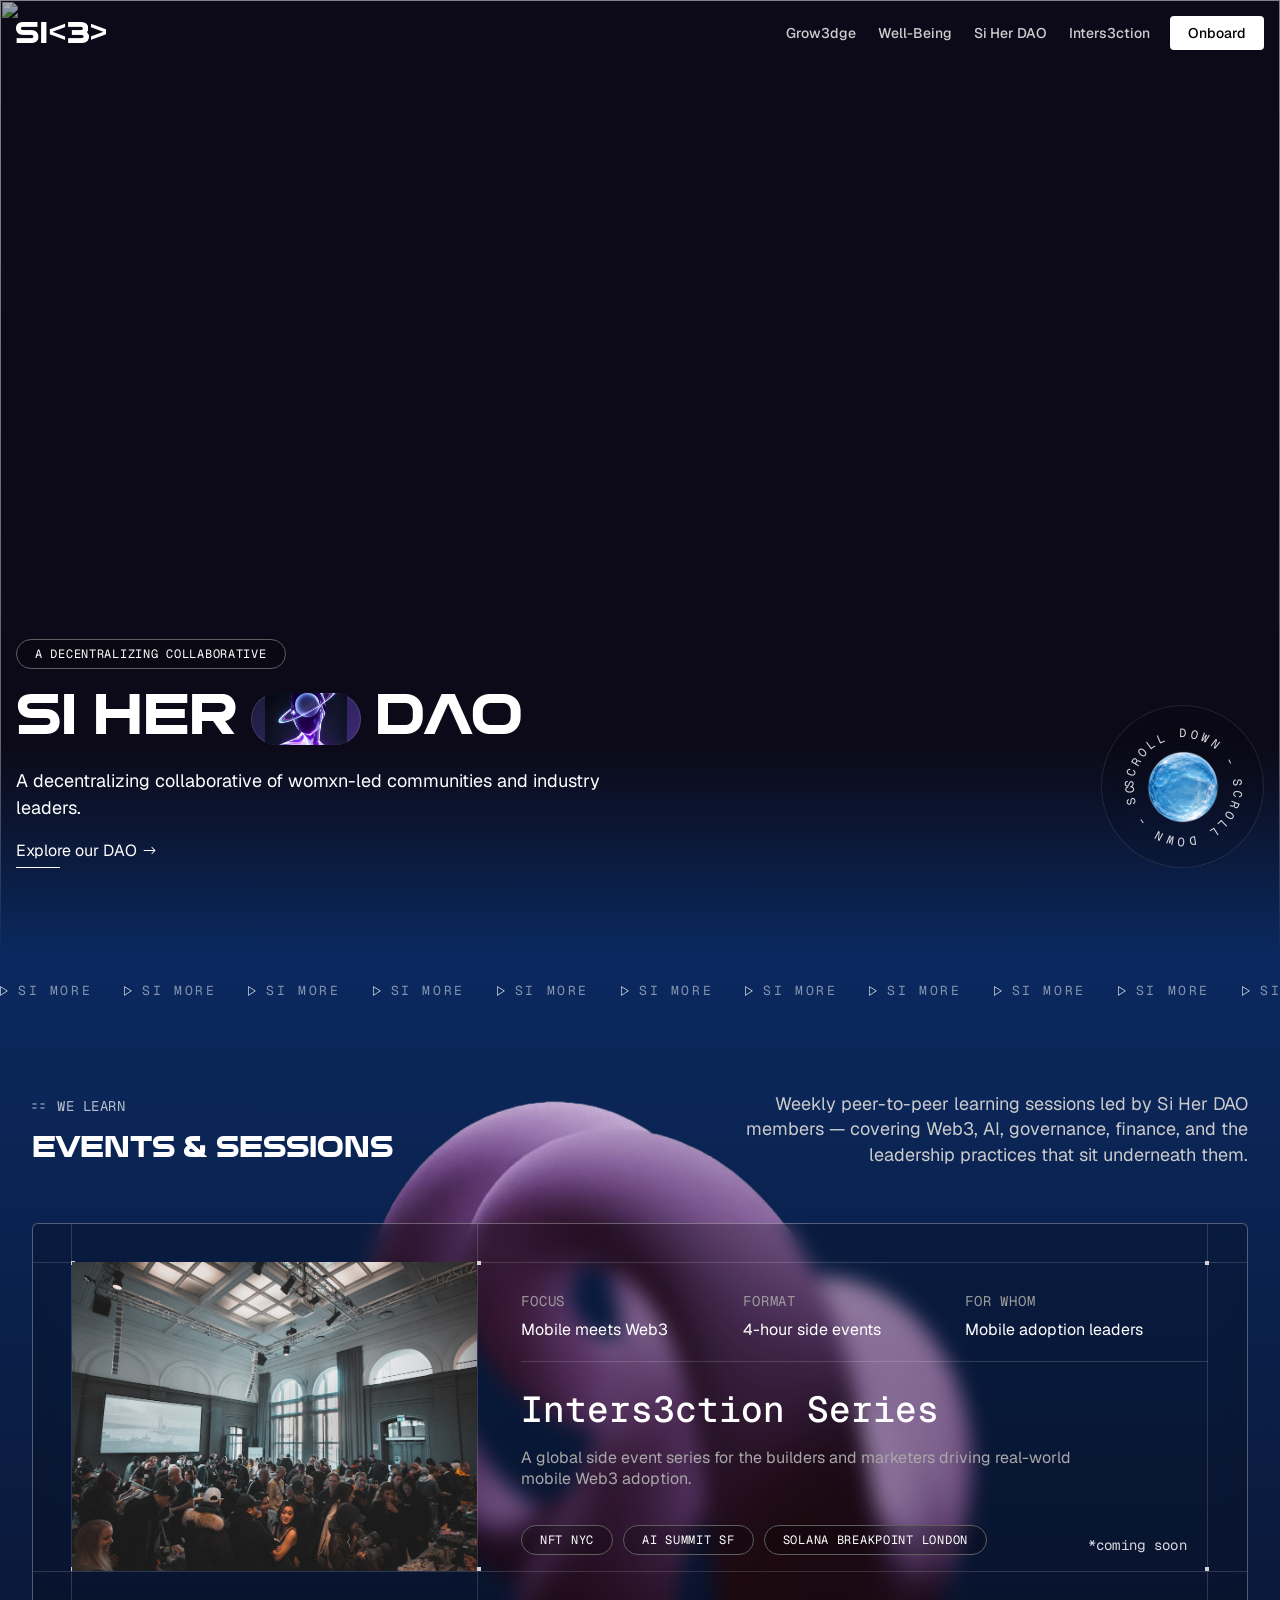
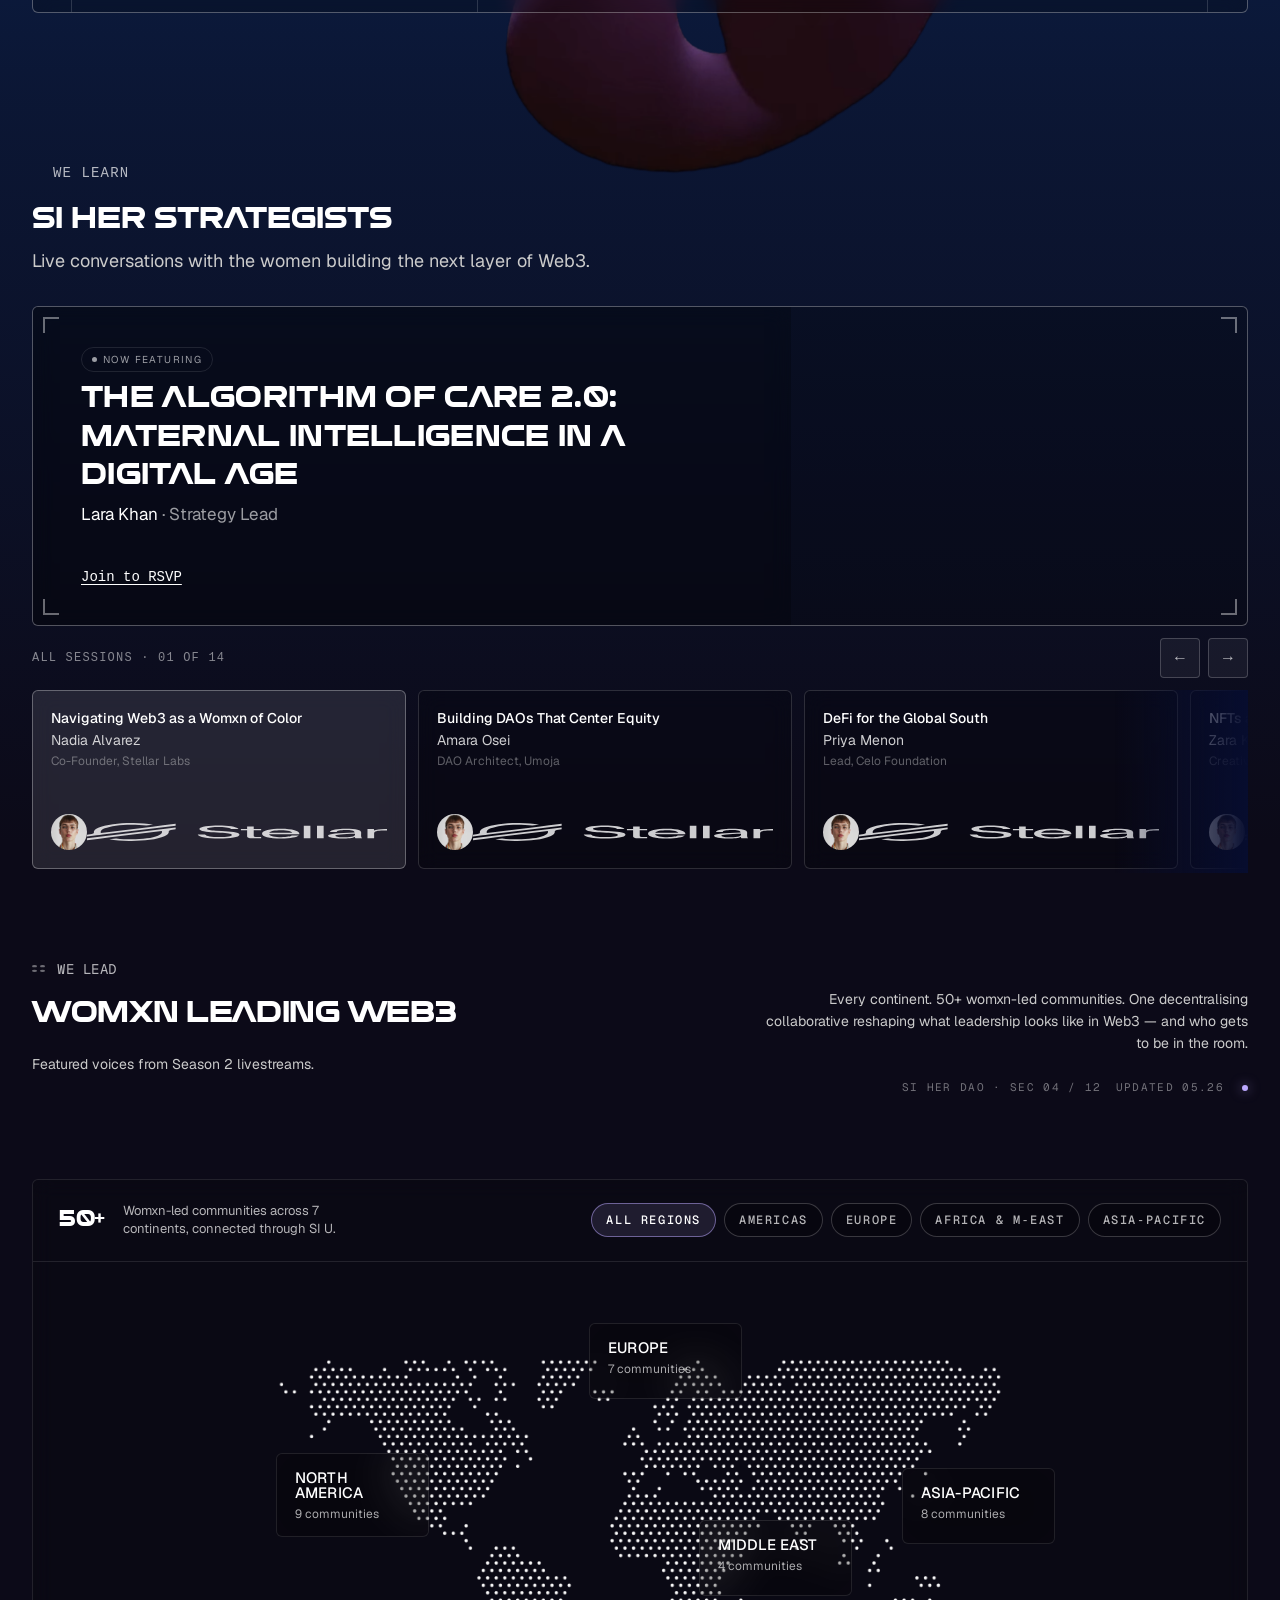
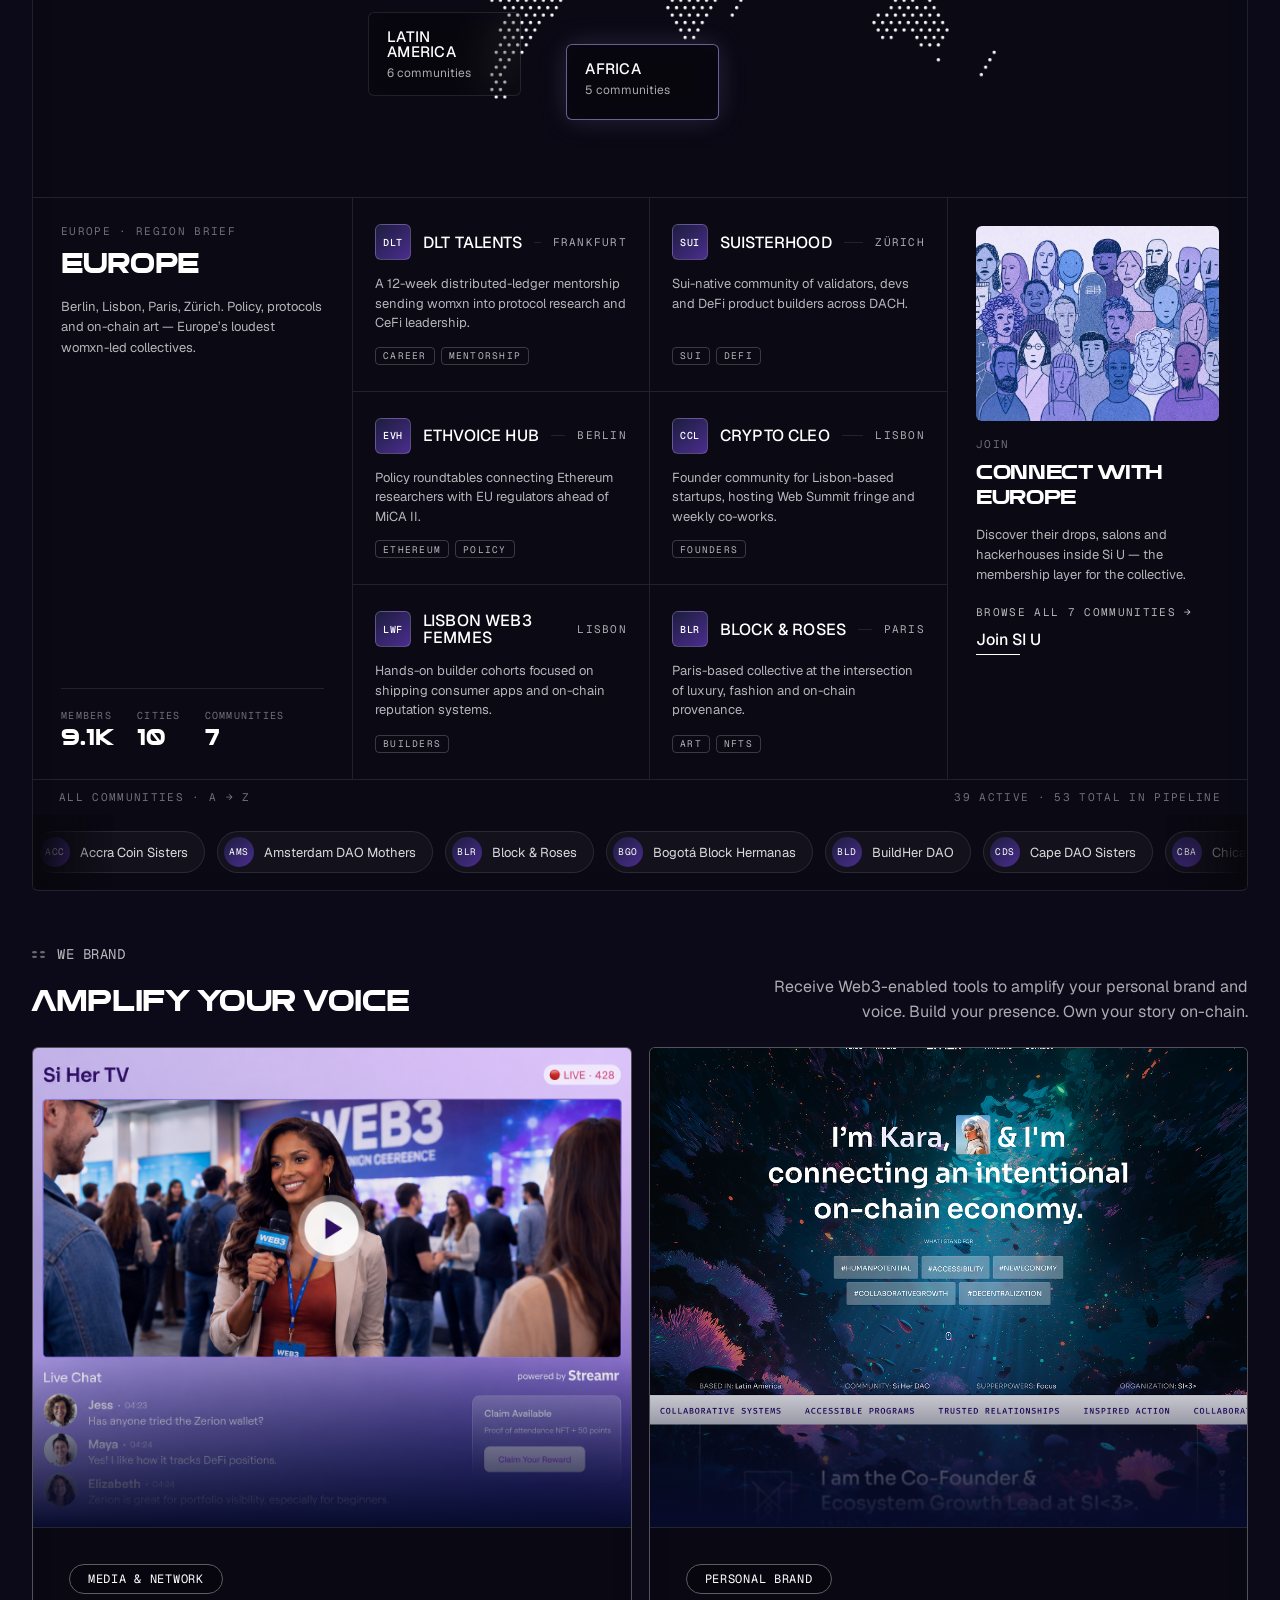
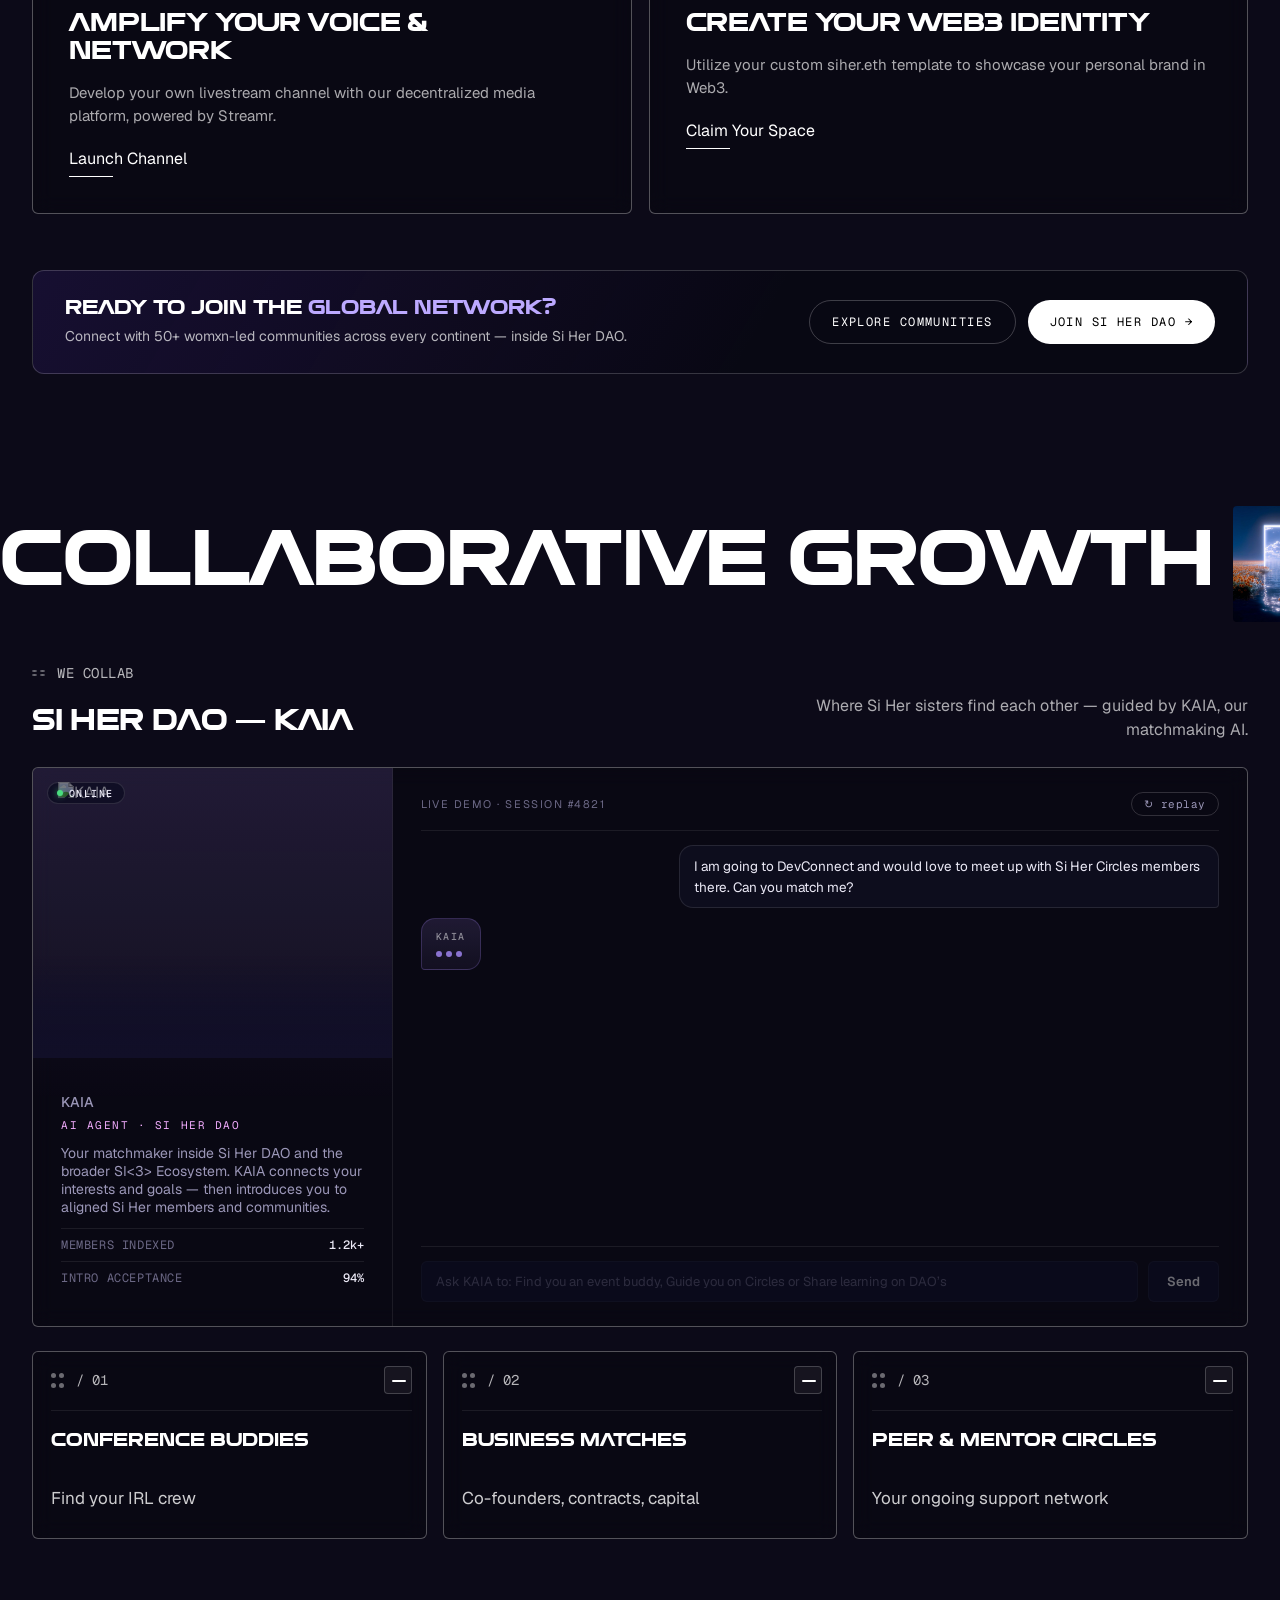
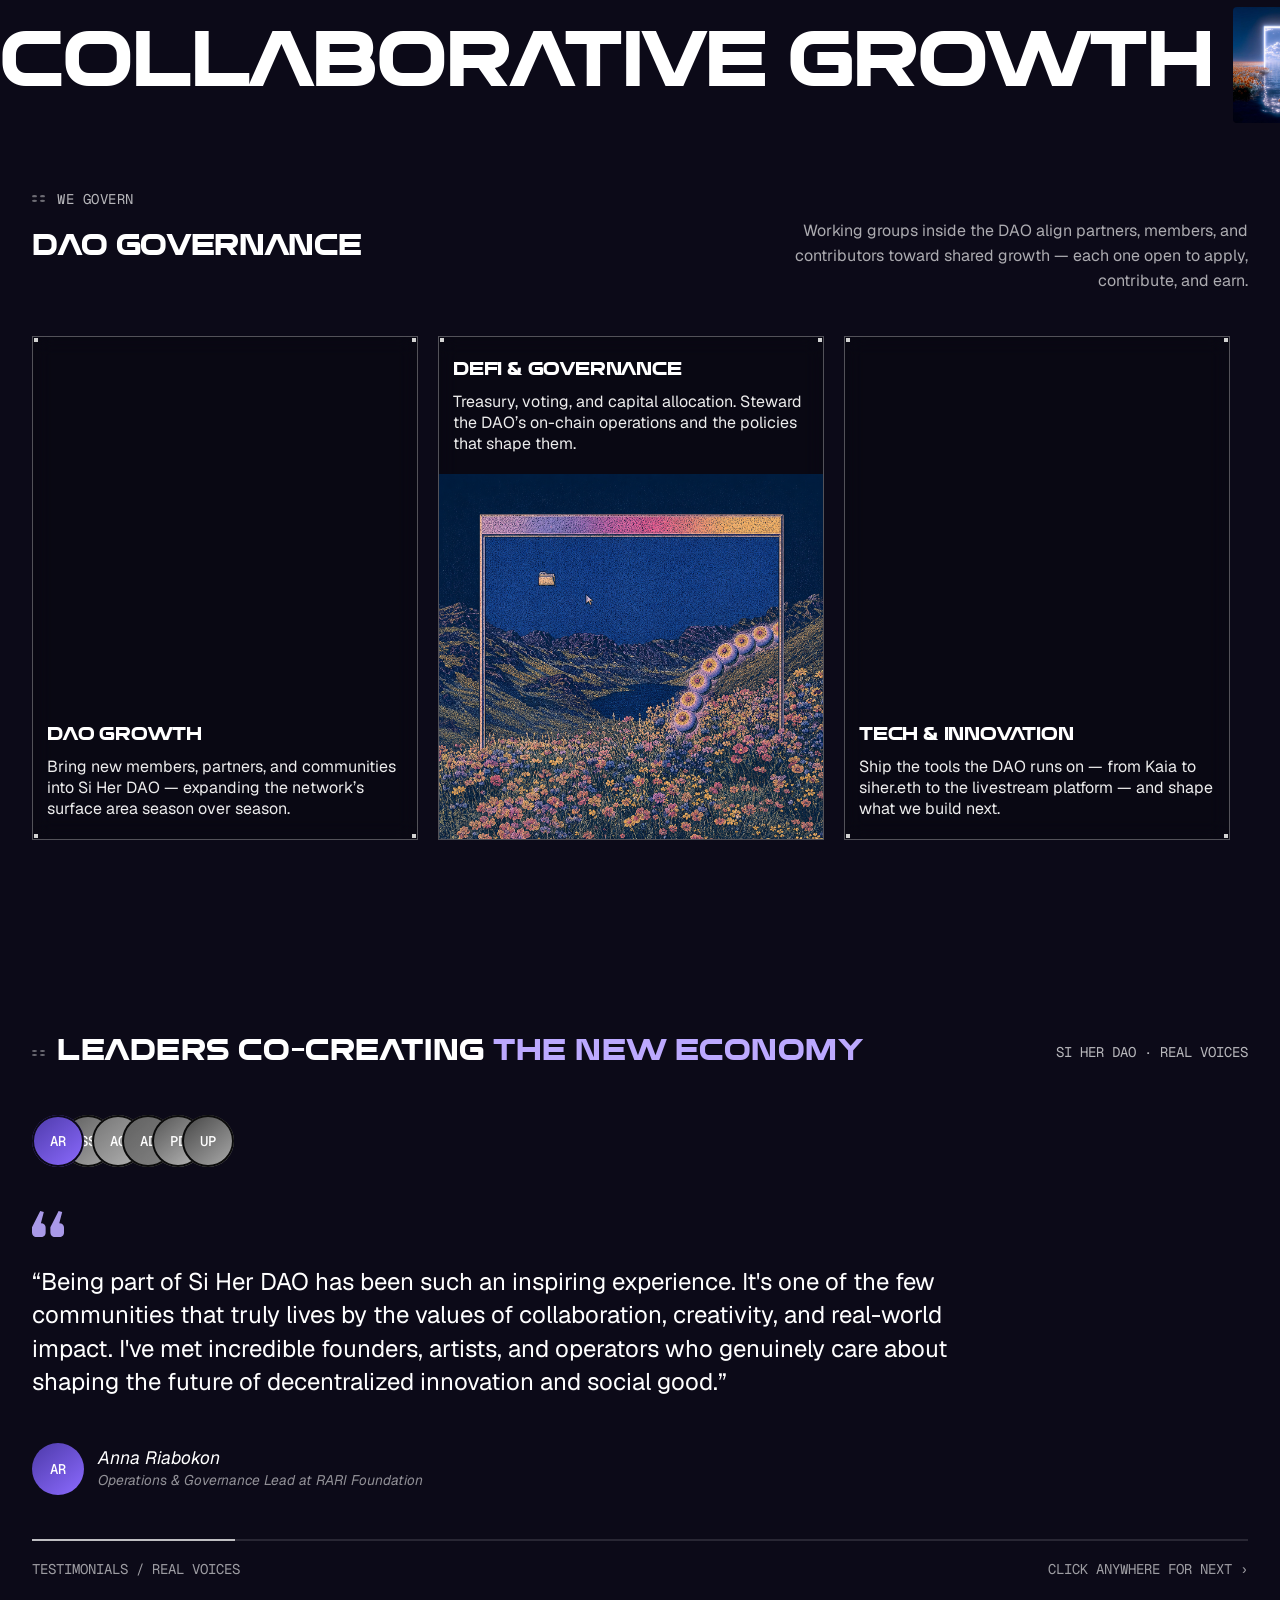
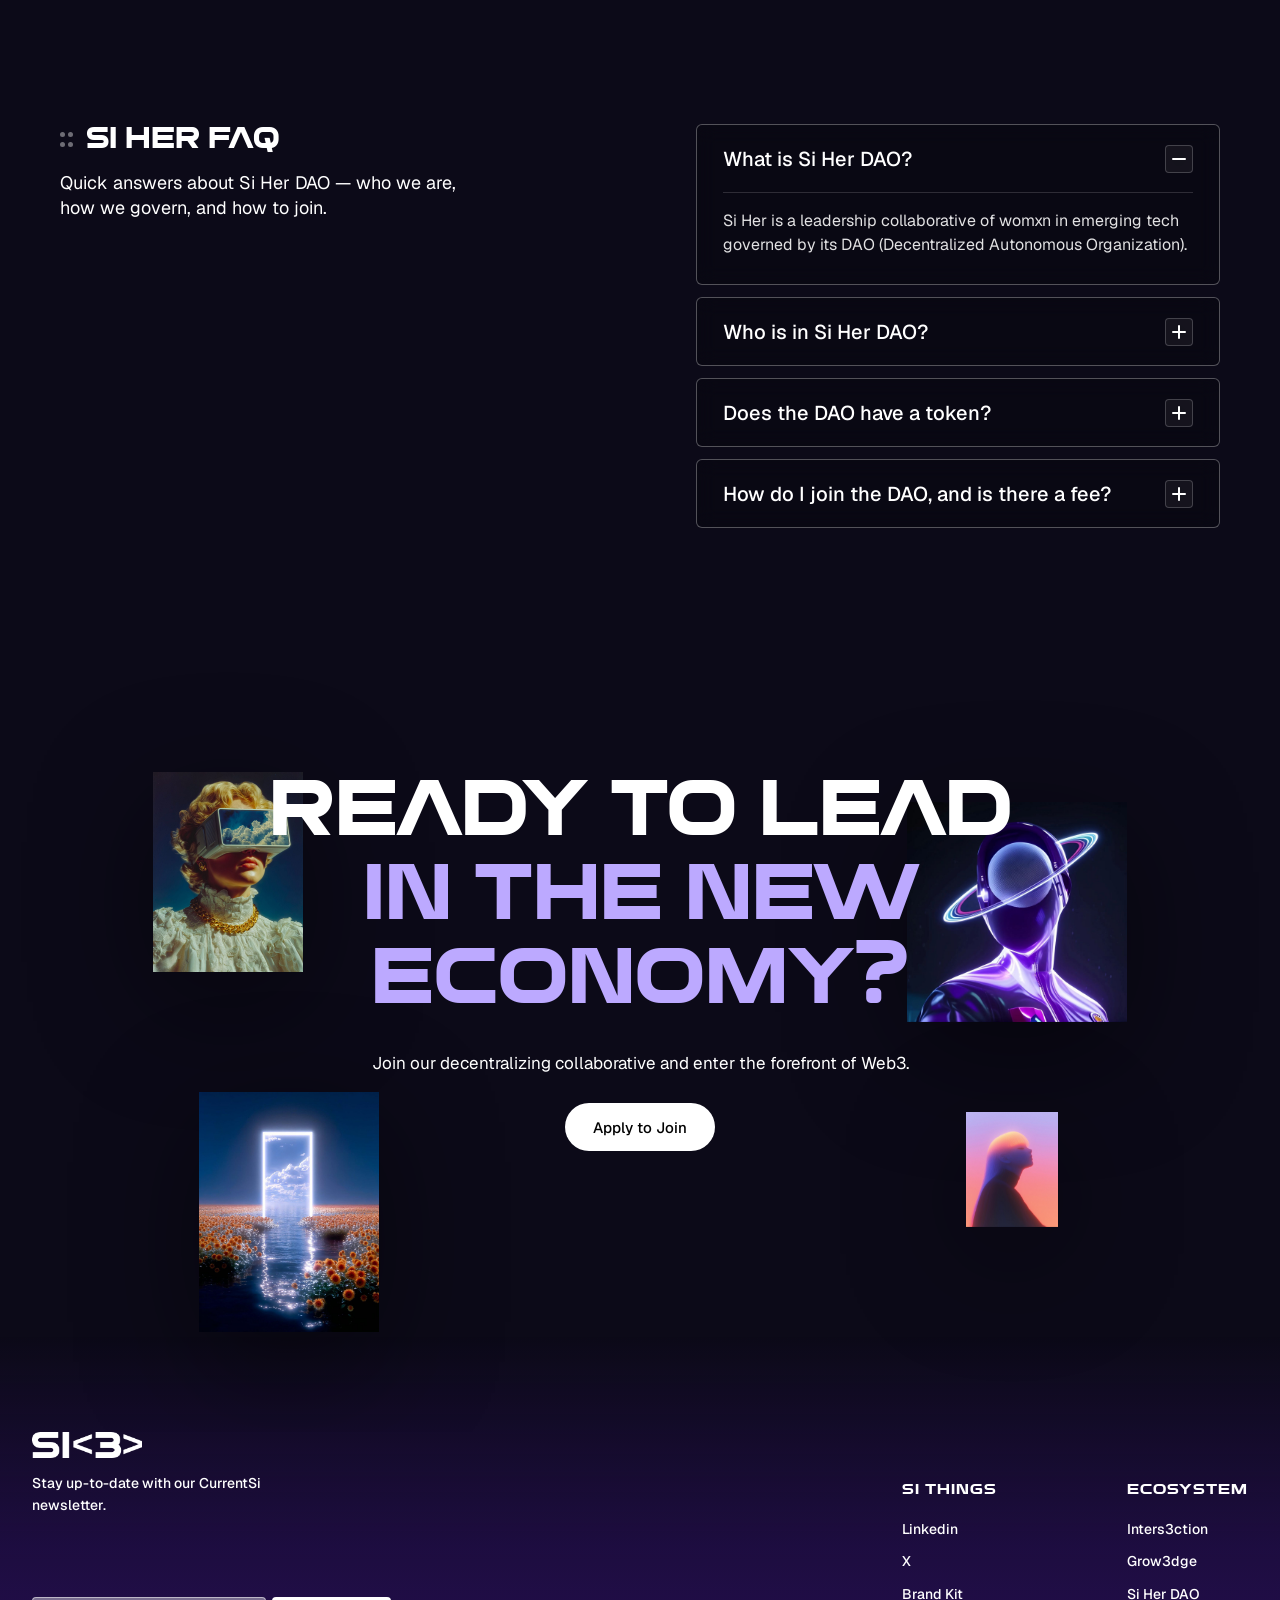
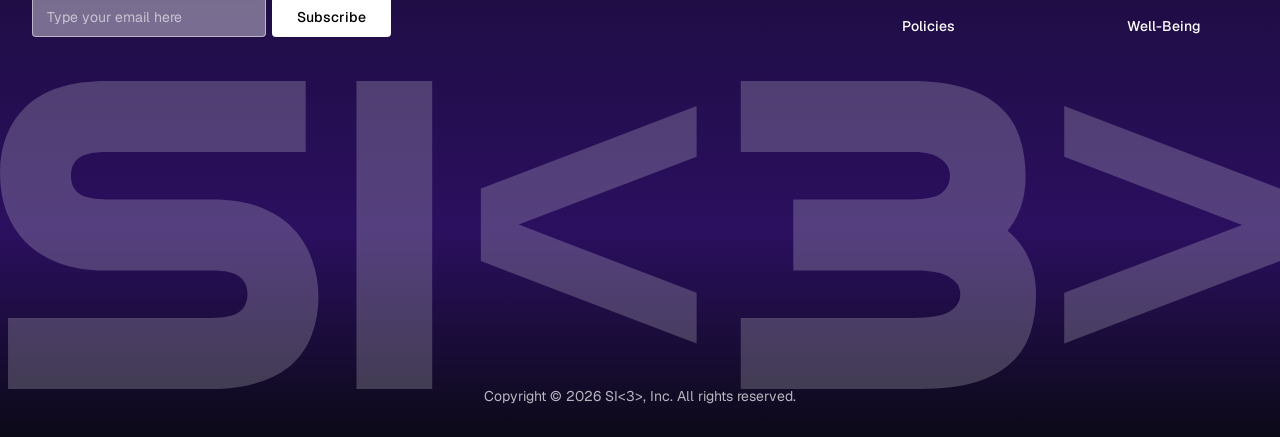
==== commit f4430ab6: "style: reduce KAIA input field and send button to 40% opacity Co-Authored-By: Claude Sonnet 4.6 <nor" ====
--- a/dao.html
+++ b/dao.html
@@ -2530,6 +2530,7 @@
         font-family: var(--font-geist), system-ui, -apple-system, Arial, sans-serif;
         font-size: 13px;
         color: #9b97b8;
+        opacity: 0.4;
       }
 
       .dao-kaia-input-field > span {
@@ -2554,6 +2555,7 @@
         font-weight: 600;
         color: #fff;
         cursor: pointer;
+        opacity: 0.4;
       }
 
       /* ----- Feature cards (3-up) ----- */
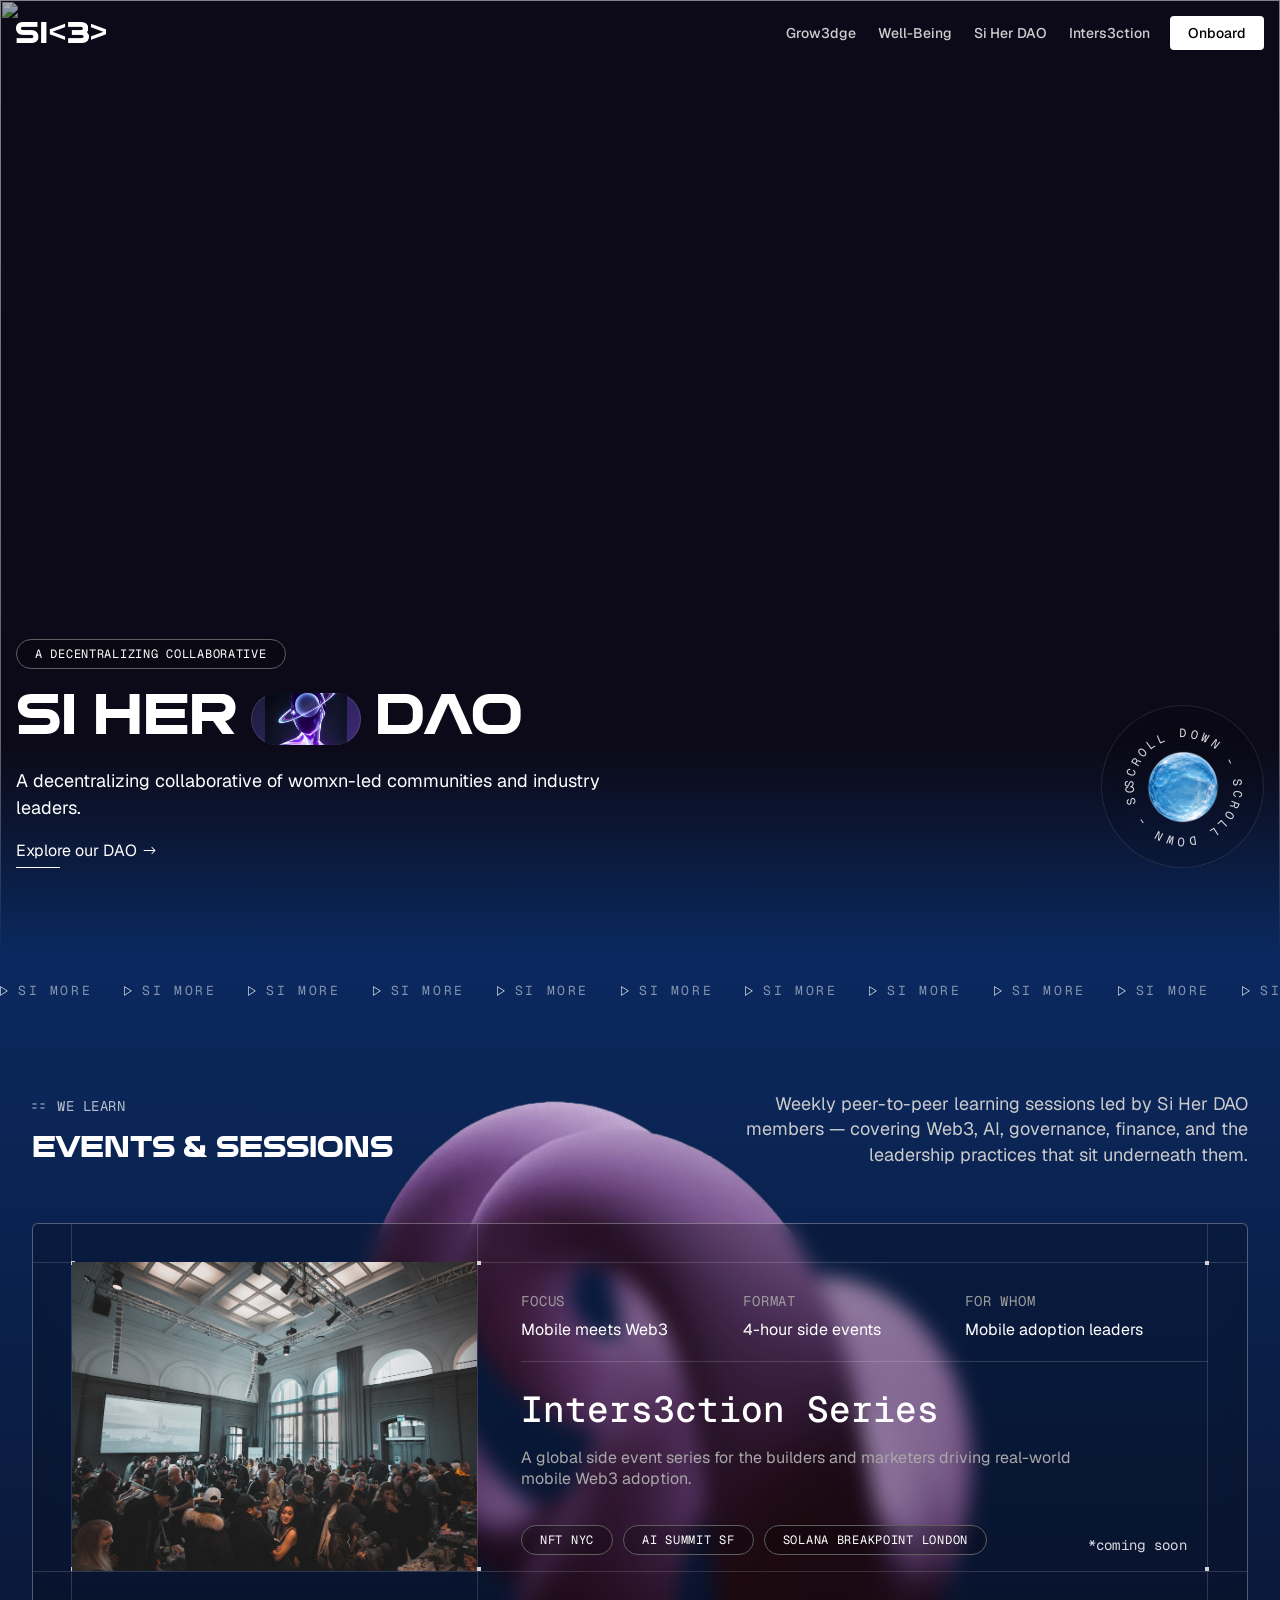
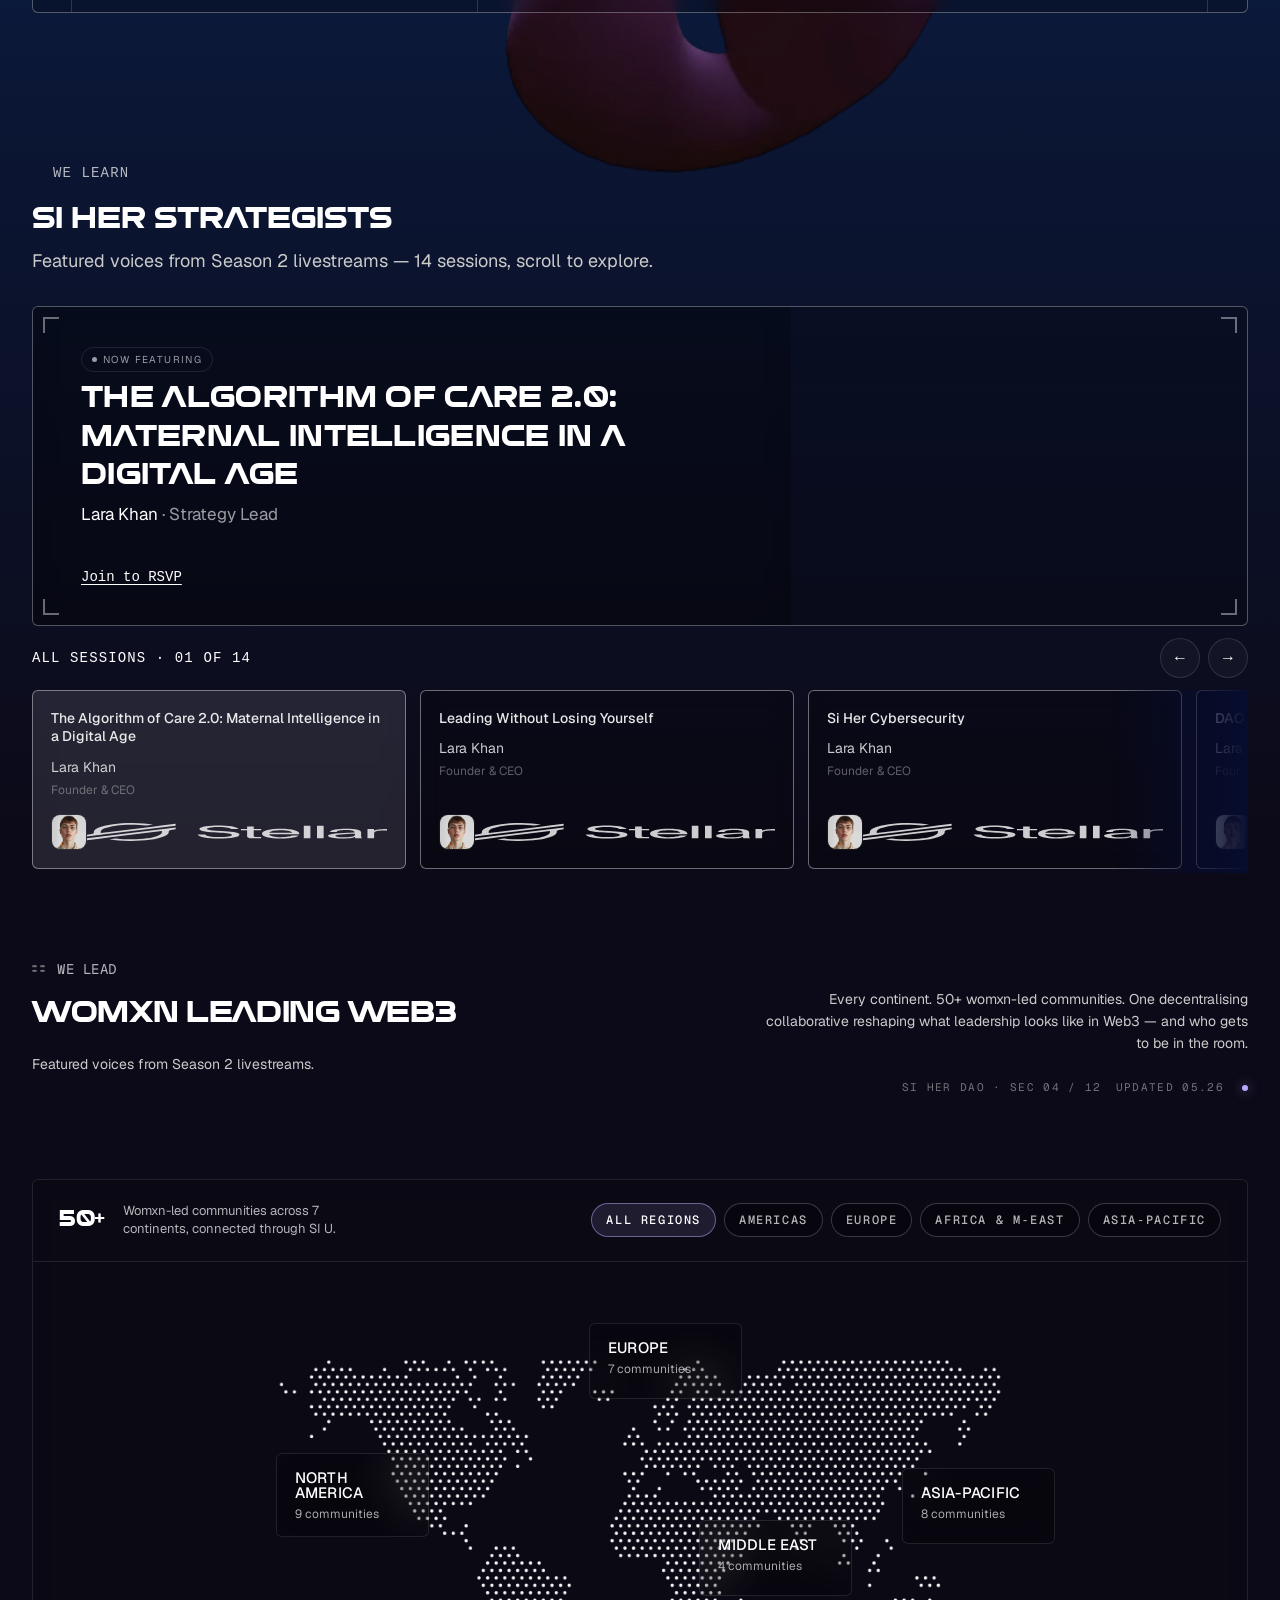
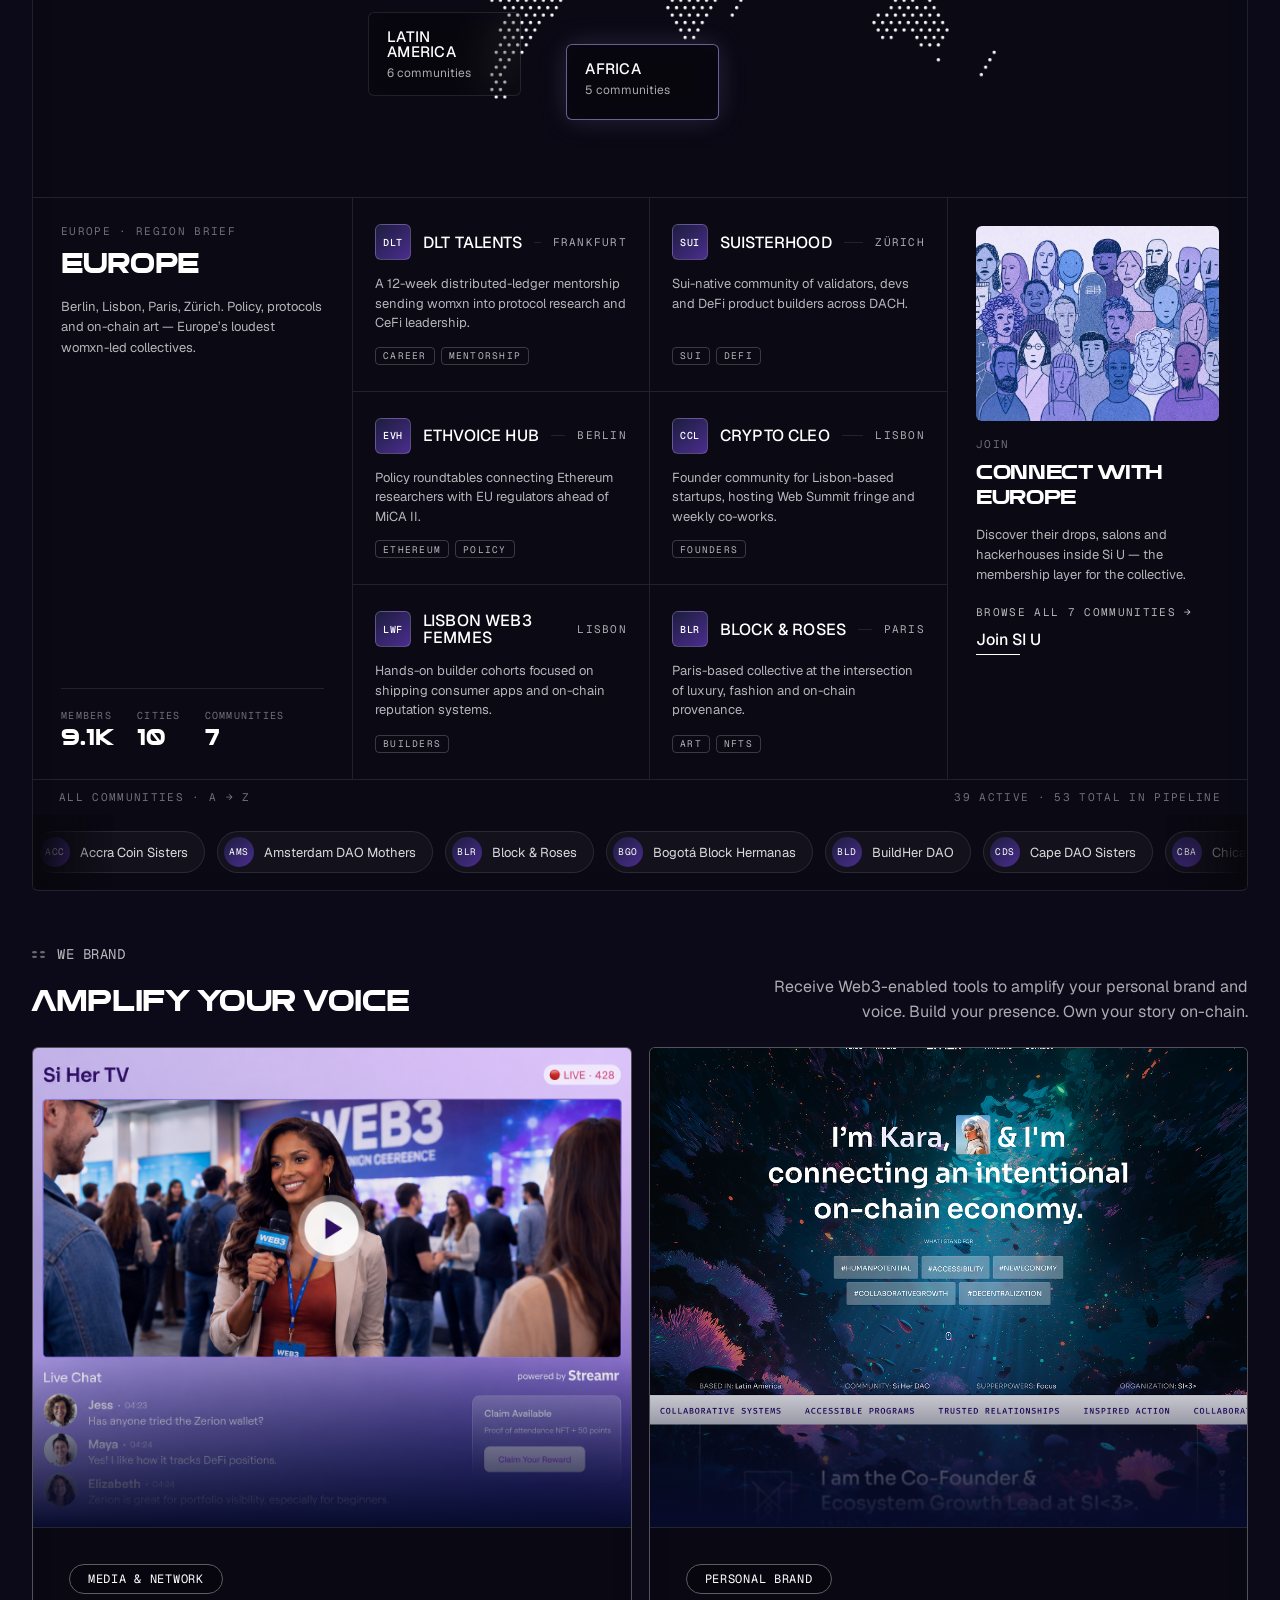
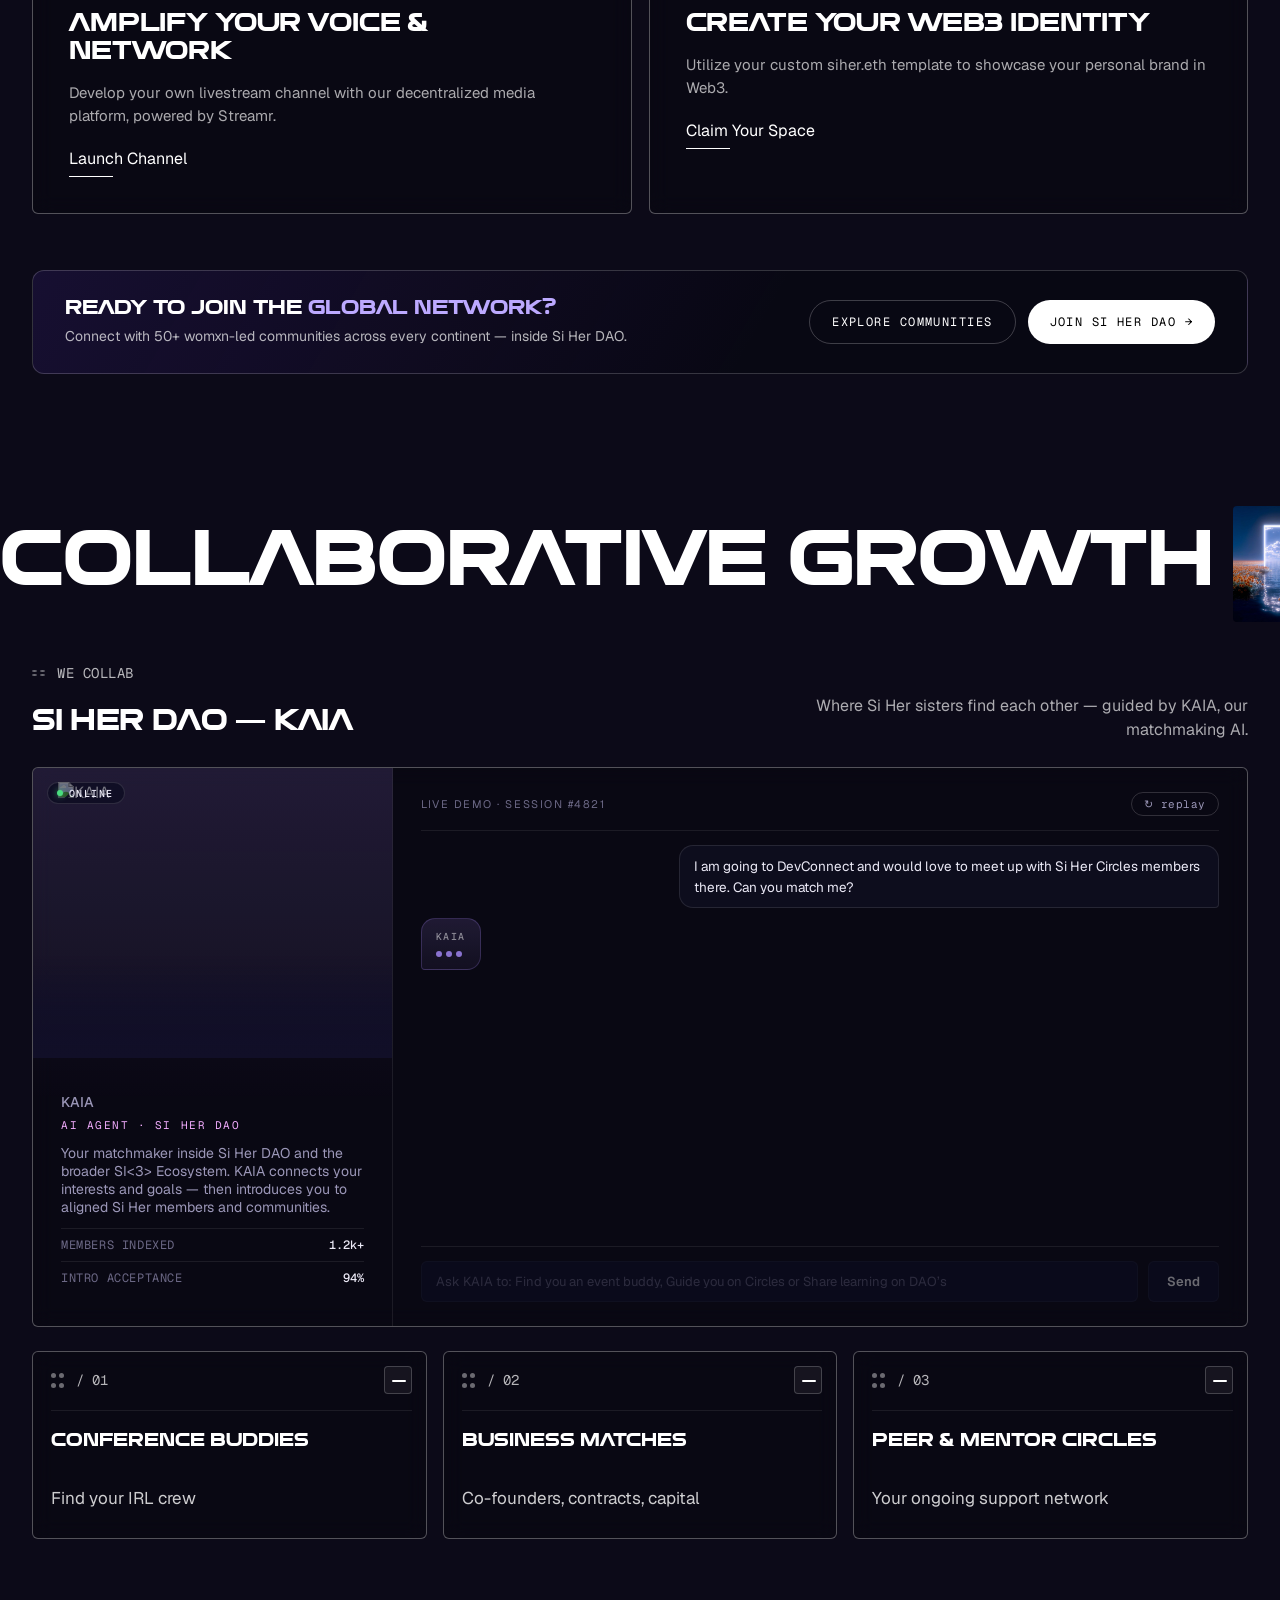
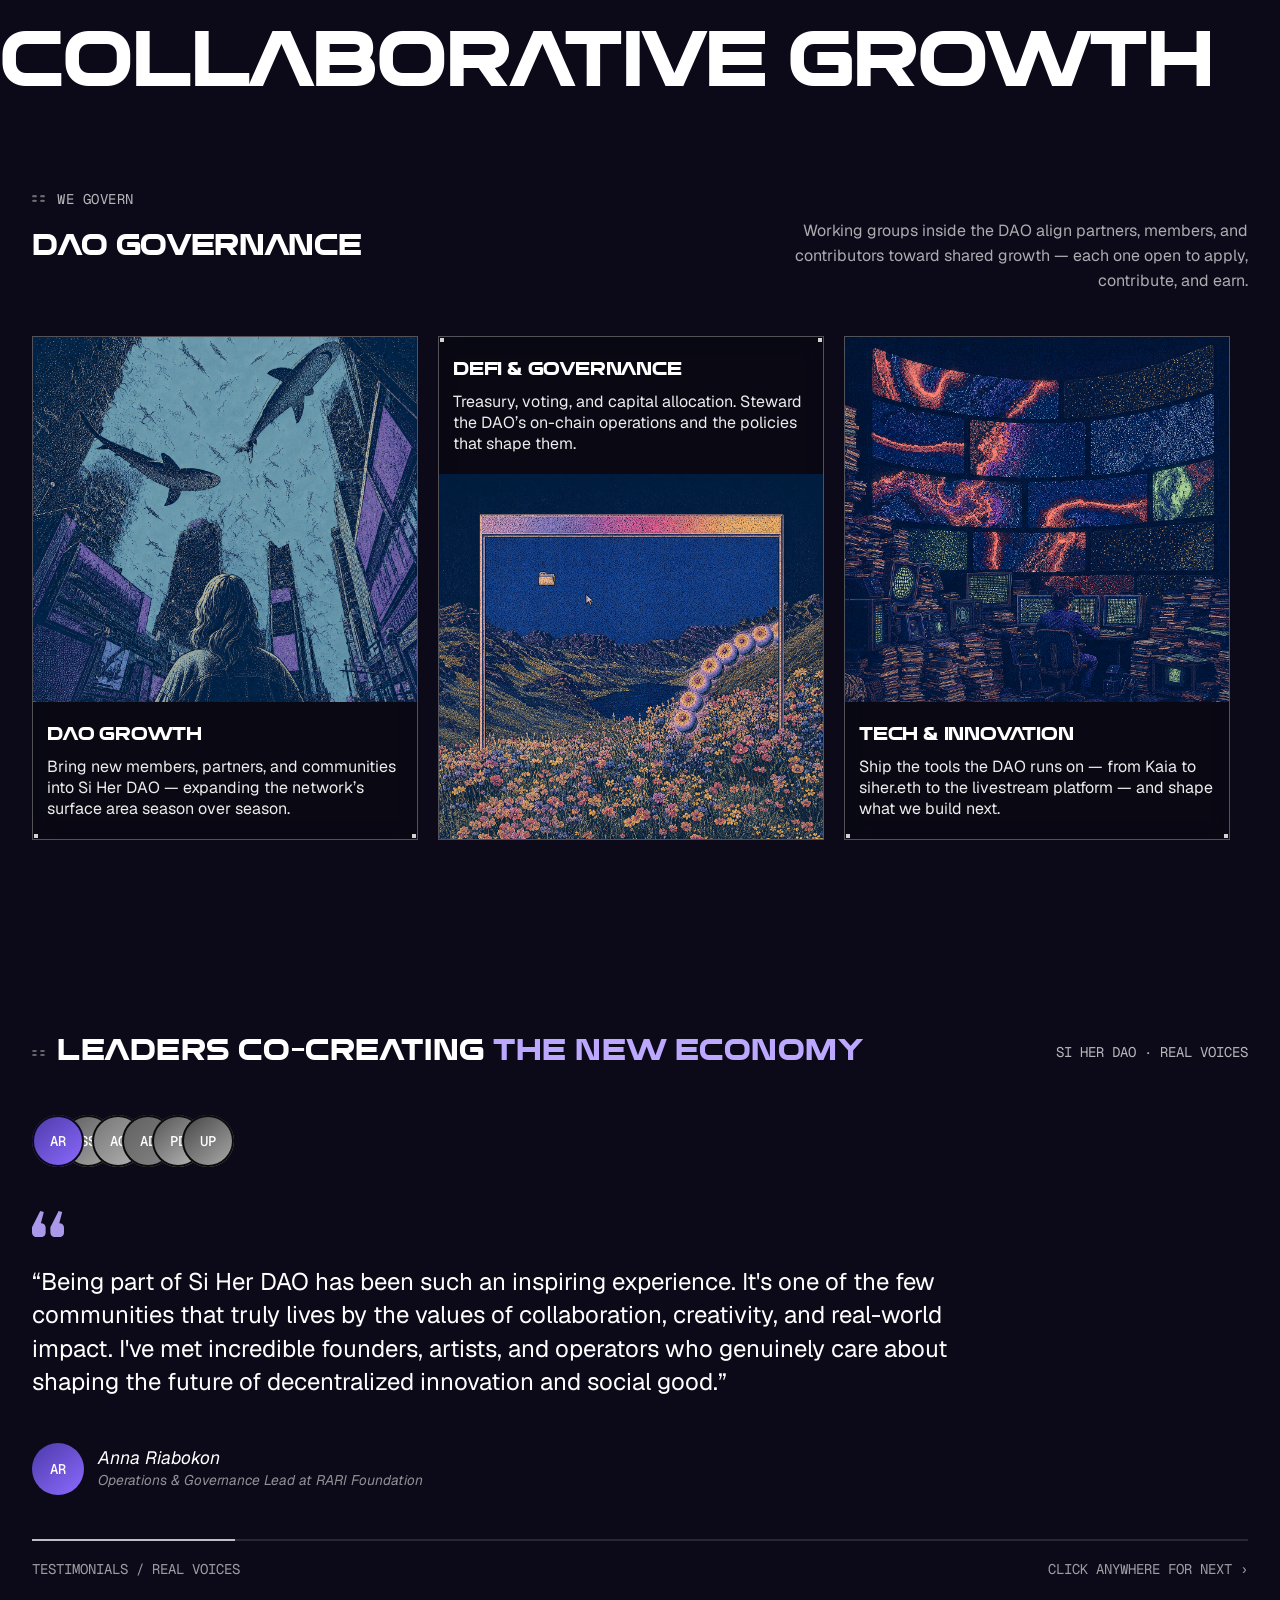
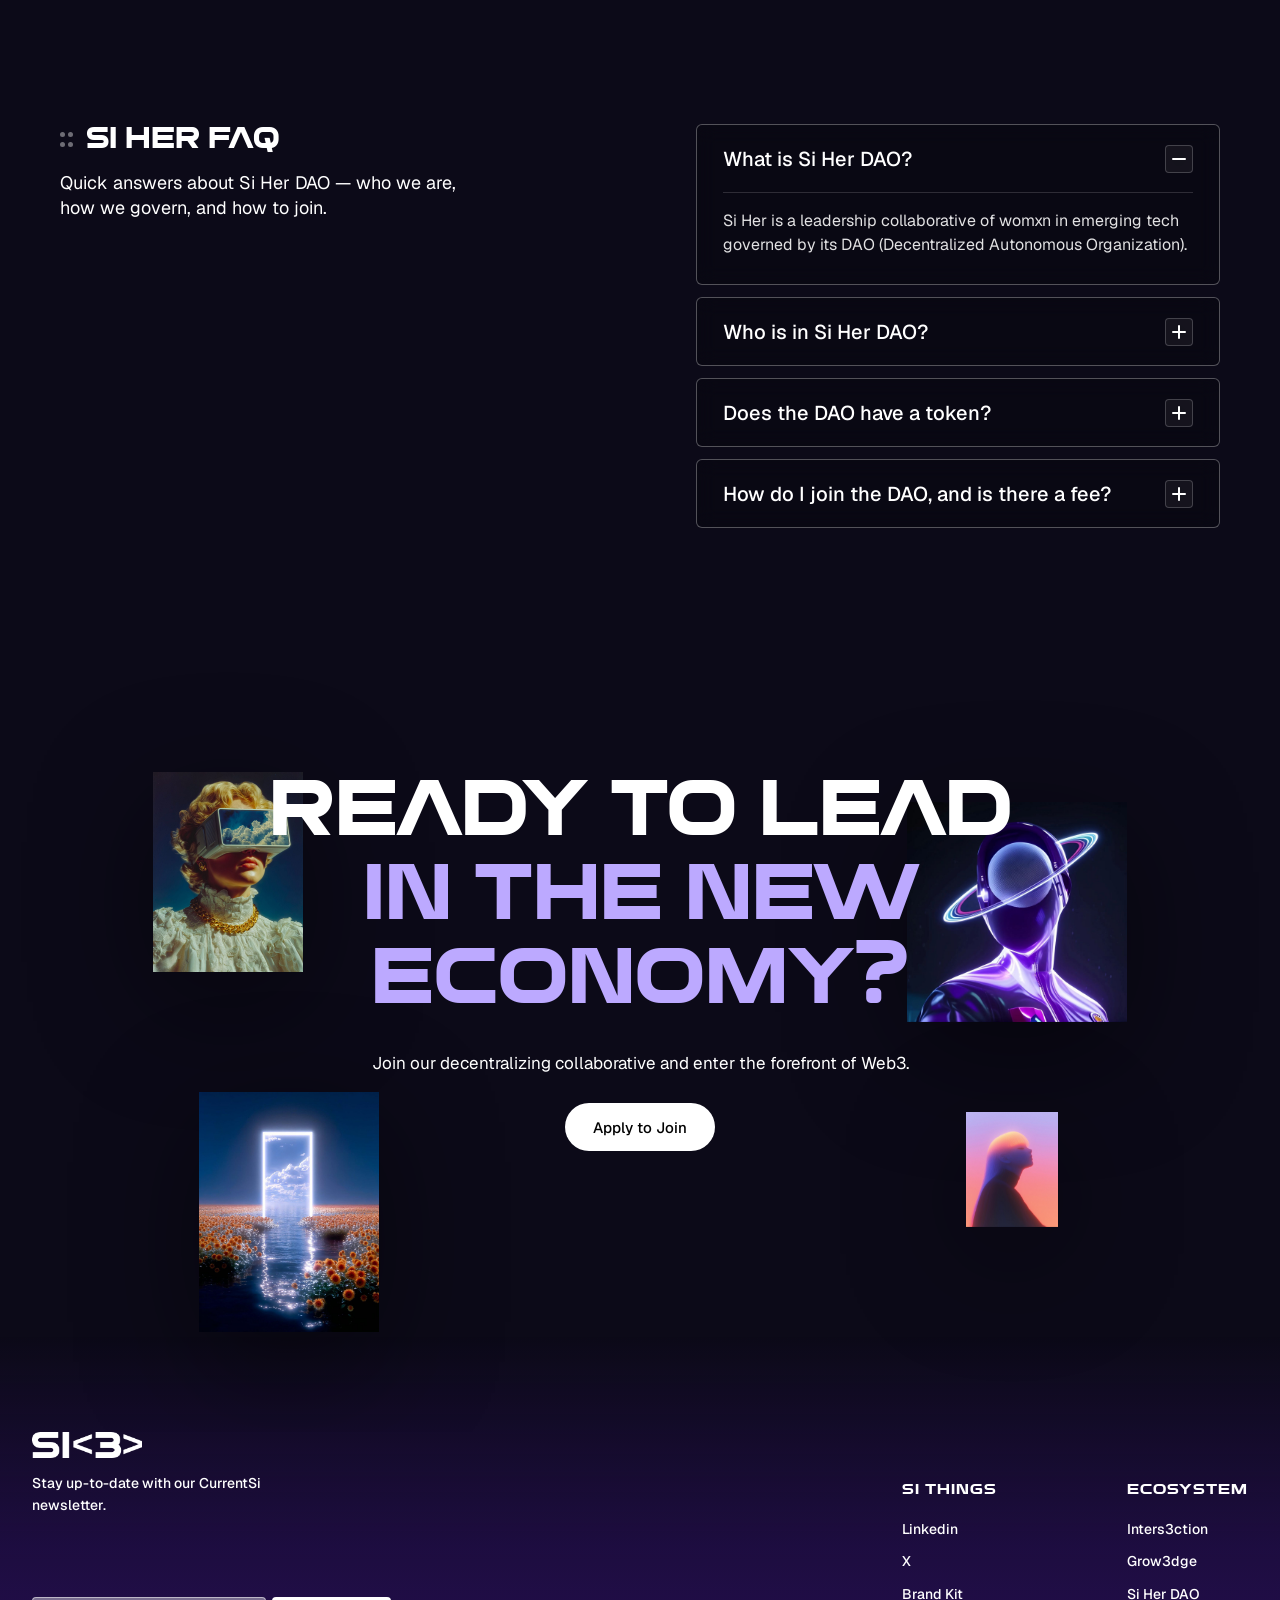
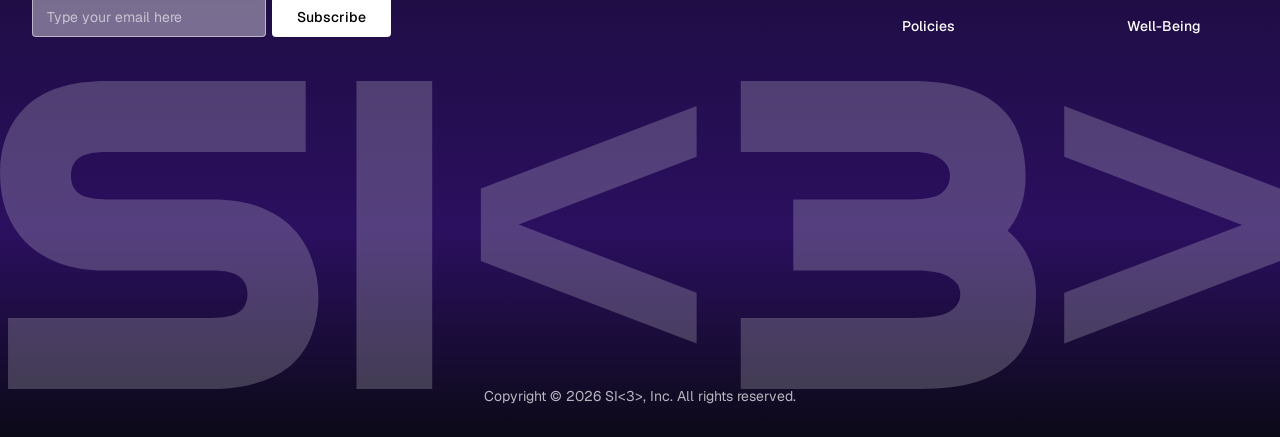
==== commit 483a9986: "feat: update Sessions section to match revised Figma 414:192 Hero image: anchored bottom-right (495×" ====
--- a/dao.html
+++ b/dao.html
@@ -828,10 +828,10 @@
 
       .dao-session-hero-img {
         position: absolute;
-        top: 0;
-        left: calc(50% + 379px);
+        bottom: -1px;
+        right: -1px;
         width: 495px;
-        height: 100%;
+        height: 320px;
         object-fit: cover;
         display: block;
         pointer-events: none;
@@ -956,10 +956,10 @@
 
       .dao-session-counter {
         font-family: 'GeistMono', monospace;
-        font-size: 12px;
-        letter-spacing: 0.1em;
+        font-size: 14px;
+        letter-spacing: 1.12px;
         text-transform: uppercase;
-        color: rgba(255, 255, 255, 0.5);
+        color: #fff;
       }
 
       .dao-session-arrows {
@@ -971,22 +971,22 @@
       .dao-session-arrow {
         width: 40px;
         height: 40px;
-        border: 1px solid rgba(255, 255, 255, 0.2);
-        border-radius: 4px;
-        background: rgba(255, 255, 255, 0.05);
+        border: 1px solid rgba(255, 255, 255, 0.12);
+        border-radius: 20px;
+        background: rgba(255, 255, 255, 0.03);
         display: flex;
         align-items: center;
         justify-content: center;
         cursor: pointer;
-        color: rgba(255, 255, 255, 0.7);
+        color: #fff;
         transition: background 0.2s, border-color 0.2s;
         font-size: 16px;
         line-height: 1;
       }
 
       .dao-session-arrow:hover {
-        background: rgba(255, 255, 255, 0.12);
-        border-color: rgba(255, 255, 255, 0.4);
+        background: rgba(255, 255, 255, 0.1);
+        border-color: rgba(255, 255, 255, 0.3);
       }
 
       .dao-session-cards-wrap {
@@ -996,7 +996,7 @@
 
       .dao-session-cards {
         display: flex;
-        gap: 12px;
+        gap: 14px;
         overflow-x: auto;
         scroll-behavior: smooth;
         scrollbar-width: none;
@@ -1009,7 +1009,7 @@
       .dao-session-card {
         flex: 0 0 290px;
         height: 179px;
-        border: 1px solid rgba(255, 255, 255, 0.15);
+        border: 1px solid rgba(255, 255, 255, 0.4);
         border-radius: 6px;
         background: rgba(0, 0, 0, 0.2);
         backdrop-filter: blur(10px);
@@ -1020,27 +1020,32 @@
         padding: 18px;
         box-sizing: border-box;
         cursor: pointer;
-        transition: background 0.2s, border-color 0.2s;
+        transition: background 0.2s;
       }
 
       .dao-session-card.is-active {
         background: rgba(255, 255, 255, 0.1);
-        border-color: rgba(255, 255, 255, 0.3);
       }
 
       .dao-session-card-info {
         display: flex;
         flex-direction: column;
-        gap: 4px;
+        gap: 12px;
       }
 
       .dao-session-card-title {
         font-family: 'Geist', sans-serif;
         font-size: 14px;
         font-weight: 500;
-        color: #fff;
+        color: rgba(255, 255, 255, 0.9);
         line-height: 1.3;
         margin: 0;
+      }
+
+      .dao-session-card-names {
+        display: flex;
+        flex-direction: column;
+        gap: 6px;
       }
 
       .dao-session-card-name {
@@ -1068,7 +1073,8 @@
       .dao-session-card-avatar {
         width: 36px;
         height: 36px;
-        border-radius: 50%;
+        border-radius: 9px;
+        border: 1px solid rgba(255, 255, 255, 0.06);
         object-fit: cover;
         display: block;
       }
@@ -3715,7 +3721,7 @@
               </span>
               <div class="dao-sessions-title-group">
                 <h2 class="dao-sessions-title">SI HER STRATEGISTS</h2>
-                <p class="dao-sessions-sub">Live conversations with the women building the next layer of Web3.</p>
+                <p class="dao-sessions-sub">Featured voices from Season 2 livestreams — 14 sessions, scroll to explore.</p>
               </div>
             </header>
 
@@ -3758,12 +3764,14 @@
                     <!-- EP01 — active -->
                     <article class="dao-session-card is-active">
                       <div class="dao-session-card-info">
-                        <p class="dao-session-card-title">Navigating Web3 as a Womxn of Color</p>
-                        <p class="dao-session-card-name">Nadia Alvarez</p>
-                        <p class="dao-session-card-role">Co-Founder, Stellar Labs</p>
+                        <p class="dao-session-card-title">The Algorithm of Care 2.0: Maternal Intelligence in a Digital Age</p>
+                        <div class="dao-session-card-names">
+                          <p class="dao-session-card-name">Lara Khan</p>
+                          <p class="dao-session-card-role">Founder &amp; CEO</p>
+                        </div>
                       </div>
                       <div class="dao-session-card-bottom">
-                        <img class="dao-session-card-avatar" src="./si-assets/session-avatar.png" alt="Nadia Alvarez" />
+                        <img class="dao-session-card-avatar" src="./si-assets/session-avatar.png" alt="Lara Khan" />
                         <img class="dao-session-card-logo" src="./si-assets/session-stellar.svg" alt="Stellar" />
                       </div>
                     </article>
@@ -3771,12 +3779,14 @@
                     <!-- EP02 -->
                     <article class="dao-session-card">
                       <div class="dao-session-card-info">
-                        <p class="dao-session-card-title">Building DAOs That Center Equity</p>
-                        <p class="dao-session-card-name">Amara Osei</p>
-                        <p class="dao-session-card-role">DAO Architect, Umoja</p>
+                        <p class="dao-session-card-title">Leading Without Losing Yourself</p>
+                        <div class="dao-session-card-names">
+                          <p class="dao-session-card-name">Lara Khan</p>
+                          <p class="dao-session-card-role">Founder &amp; CEO</p>
+                        </div>
                       </div>
                       <div class="dao-session-card-bottom">
-                        <img class="dao-session-card-avatar" src="./si-assets/session-avatar.png" alt="Amara Osei" />
+                        <img class="dao-session-card-avatar" src="./si-assets/session-avatar.png" alt="Lara Khan" />
                         <img class="dao-session-card-logo" src="./si-assets/session-stellar.svg" alt="Stellar" />
                       </div>
                     </article>
@@ -3784,12 +3794,14 @@
                     <!-- EP03 -->
                     <article class="dao-session-card">
                       <div class="dao-session-card-info">
-                        <p class="dao-session-card-title">DeFi for the Global South</p>
-                        <p class="dao-session-card-name">Priya Menon</p>
-                        <p class="dao-session-card-role">Lead, Celo Foundation</p>
+                        <p class="dao-session-card-title">Si Her Cybersecurity</p>
+                        <div class="dao-session-card-names">
+                          <p class="dao-session-card-name">Lara Khan</p>
+                          <p class="dao-session-card-role">Founder &amp; CEO</p>
+                        </div>
                       </div>
                       <div class="dao-session-card-bottom">
-                        <img class="dao-session-card-avatar" src="./si-assets/session-avatar.png" alt="Priya Menon" />
+                        <img class="dao-session-card-avatar" src="./si-assets/session-avatar.png" alt="Lara Khan" />
                         <img class="dao-session-card-logo" src="./si-assets/session-stellar.svg" alt="Stellar" />
                       </div>
                     </article>
@@ -3797,12 +3809,14 @@
                     <!-- EP04 -->
                     <article class="dao-session-card">
                       <div class="dao-session-card-info">
-                        <p class="dao-session-card-title">NFTs as Community Infrastructure</p>
-                        <p class="dao-session-card-name">Zara Kimani</p>
-                        <p class="dao-session-card-role">Creative Director, Akili</p>
+                        <p class="dao-session-card-title">DAO Fundamentals</p>
+                        <div class="dao-session-card-names">
+                          <p class="dao-session-card-name">Lara Khan</p>
+                          <p class="dao-session-card-role">Founder &amp; CEO</p>
+                        </div>
                       </div>
                       <div class="dao-session-card-bottom">
-                        <img class="dao-session-card-avatar" src="./si-assets/session-avatar.png" alt="Zara Kimani" />
+                        <img class="dao-session-card-avatar" src="./si-assets/session-avatar.png" alt="Lara Khan" />
                         <img class="dao-session-card-logo" src="./si-assets/session-stellar.svg" alt="Stellar" />
                       </div>
                     </article>
@@ -3810,12 +3824,14 @@
                     <!-- EP05 -->
                     <article class="dao-session-card">
                       <div class="dao-session-card-info">
-                        <p class="dao-session-card-title">Scaling Impact Through Web3</p>
-                        <p class="dao-session-card-name">Fatima Al-Hassan</p>
-                        <p class="dao-session-card-role">Founder, Haqq</p>
+                        <p class="dao-session-card-title">Scaling beyond the early adopter curve</p>
+                        <div class="dao-session-card-names">
+                          <p class="dao-session-card-name">Lara Khan</p>
+                          <p class="dao-session-card-role">Founder &amp; CEO</p>
+                        </div>
                       </div>
                       <div class="dao-session-card-bottom">
-                        <img class="dao-session-card-avatar" src="./si-assets/session-avatar.png" alt="Fatima Al-Hassan" />
+                        <img class="dao-session-card-avatar" src="./si-assets/session-avatar.png" alt="Lara Khan" />
                         <img class="dao-session-card-logo" src="./si-assets/session-stellar.svg" alt="Stellar" />
                       </div>
                     </article>
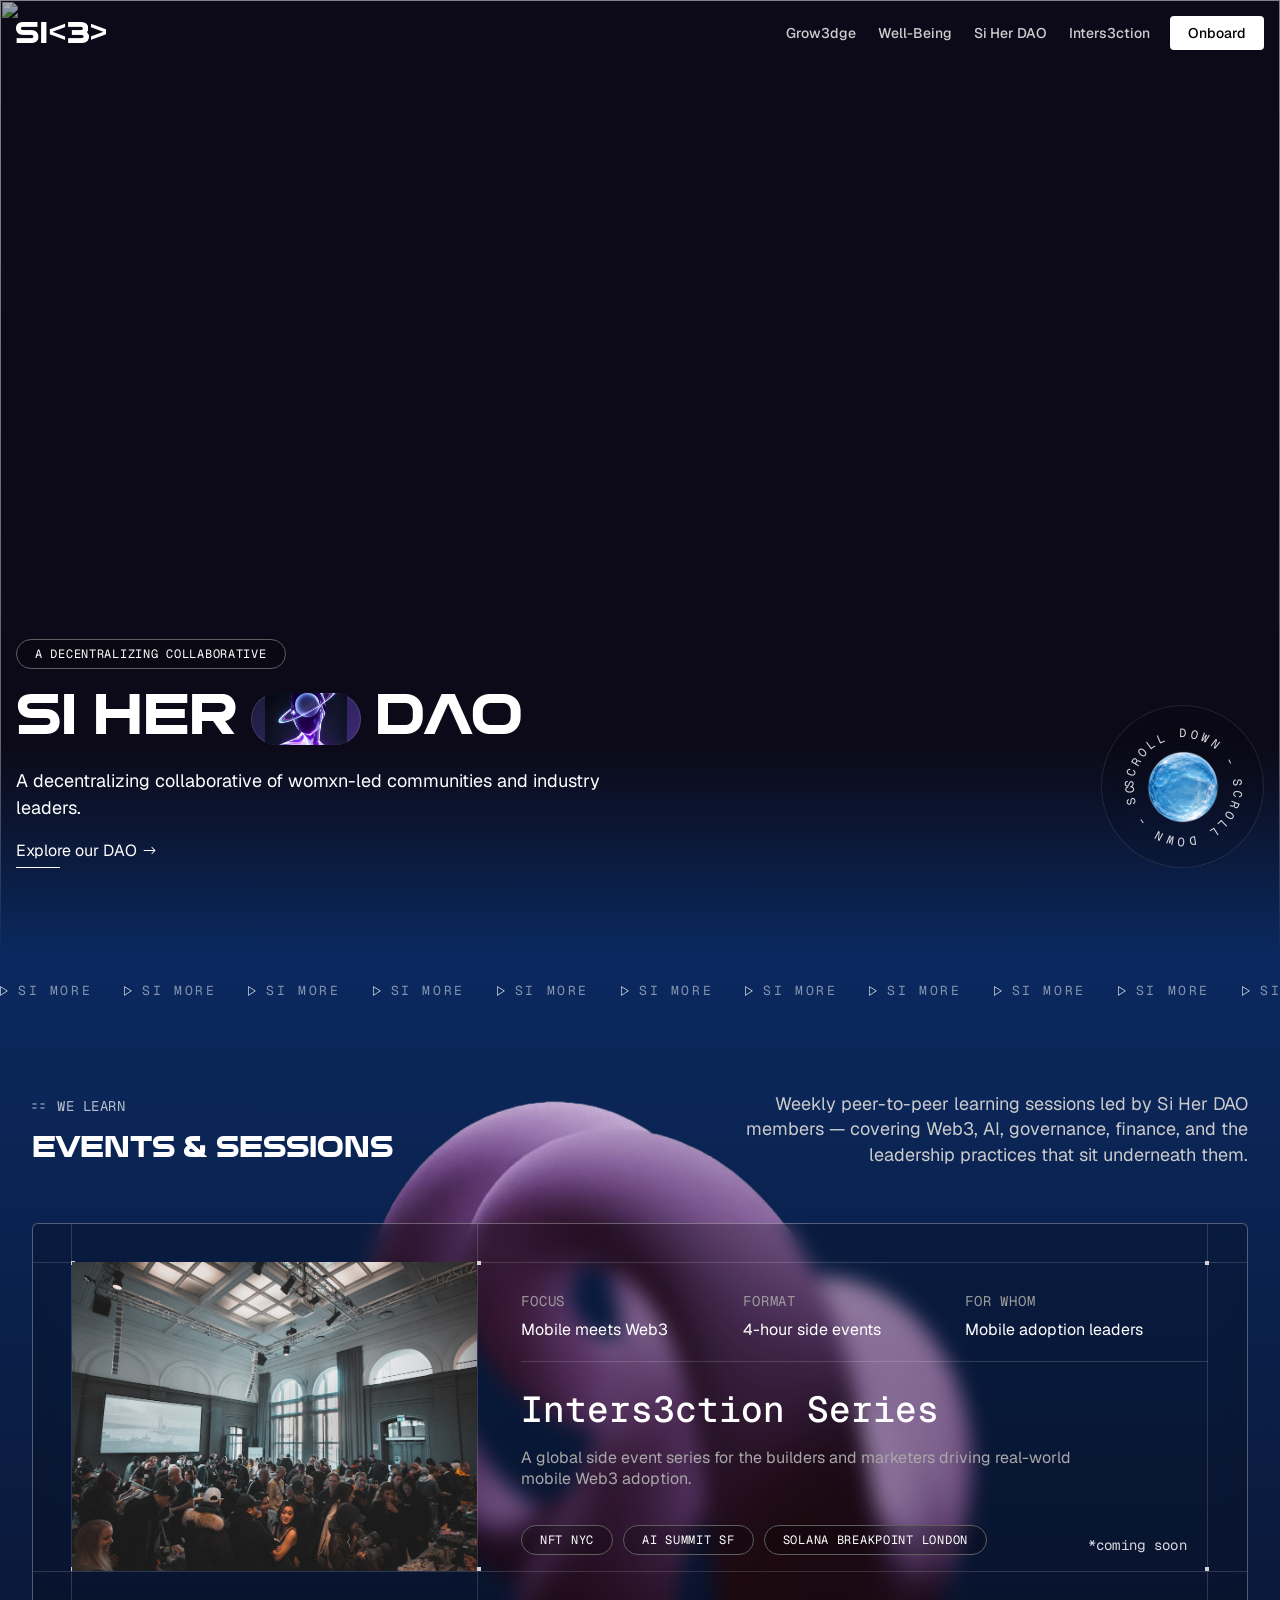
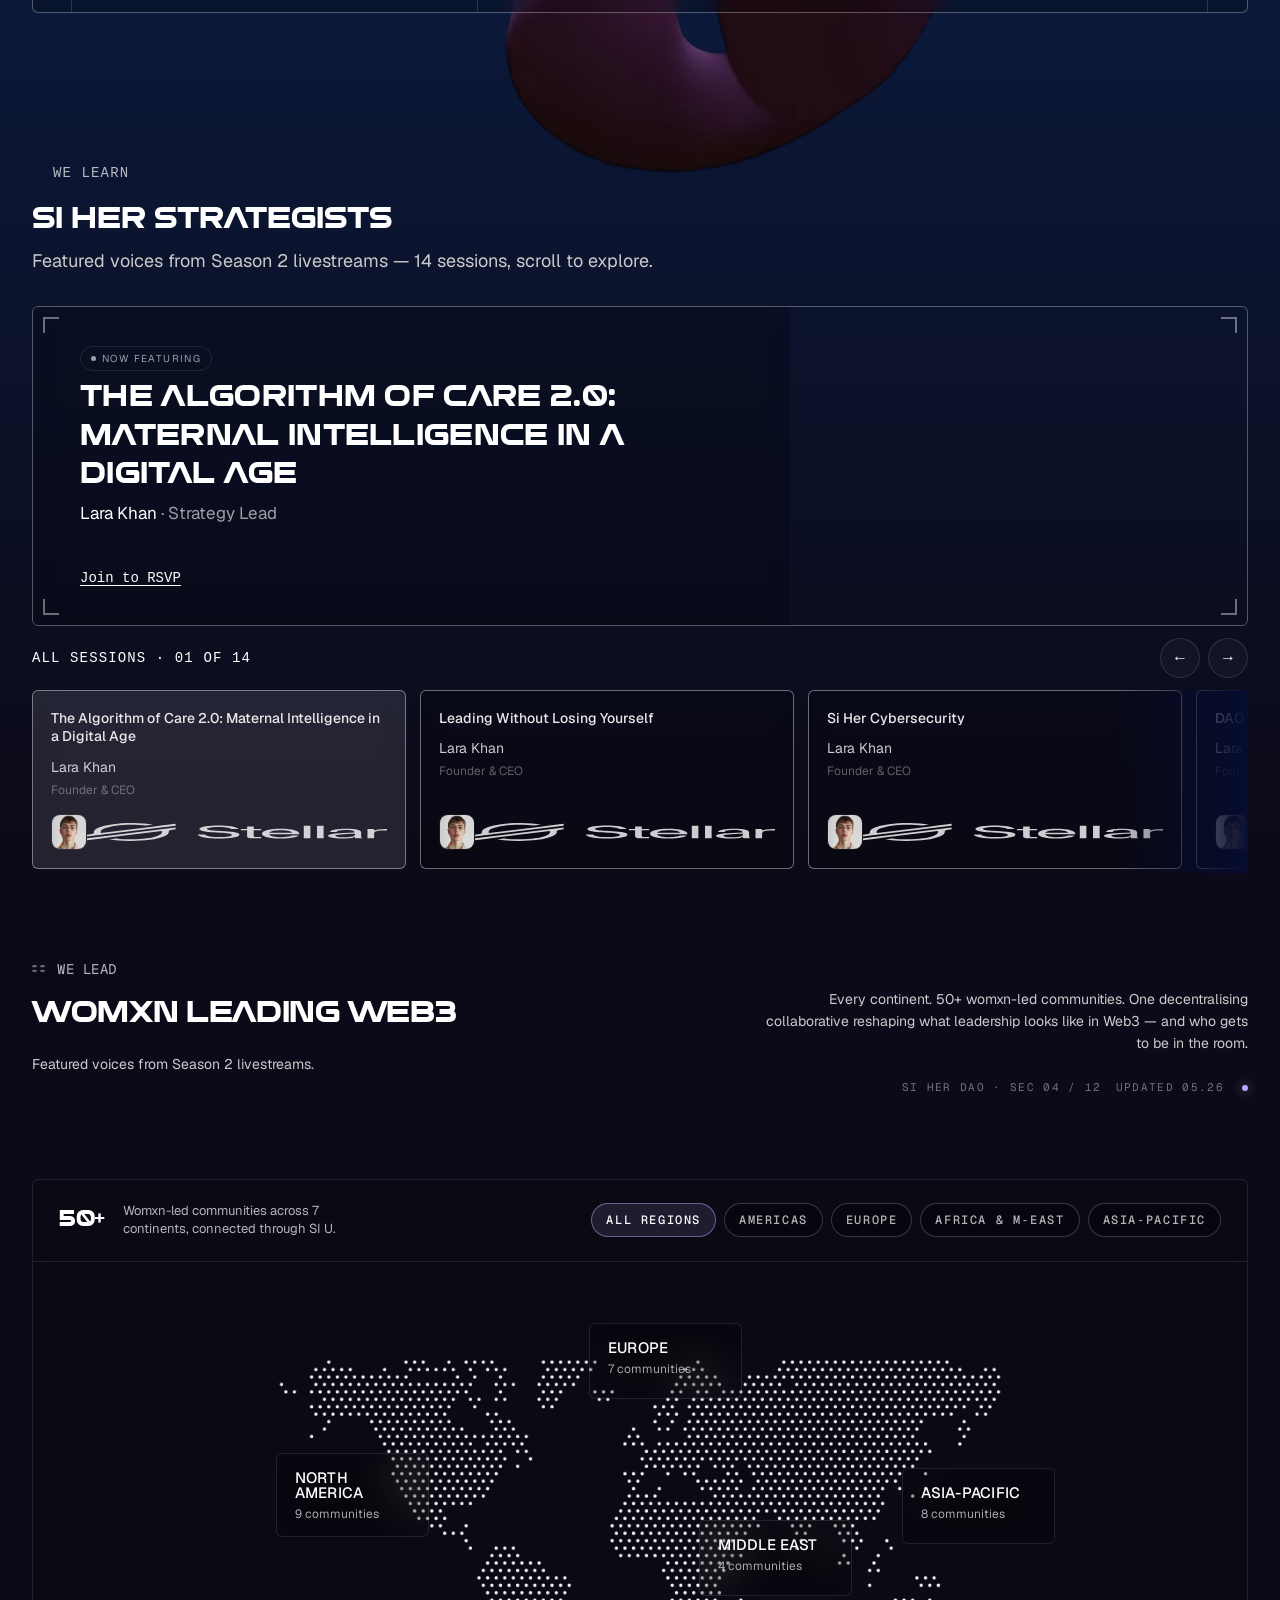
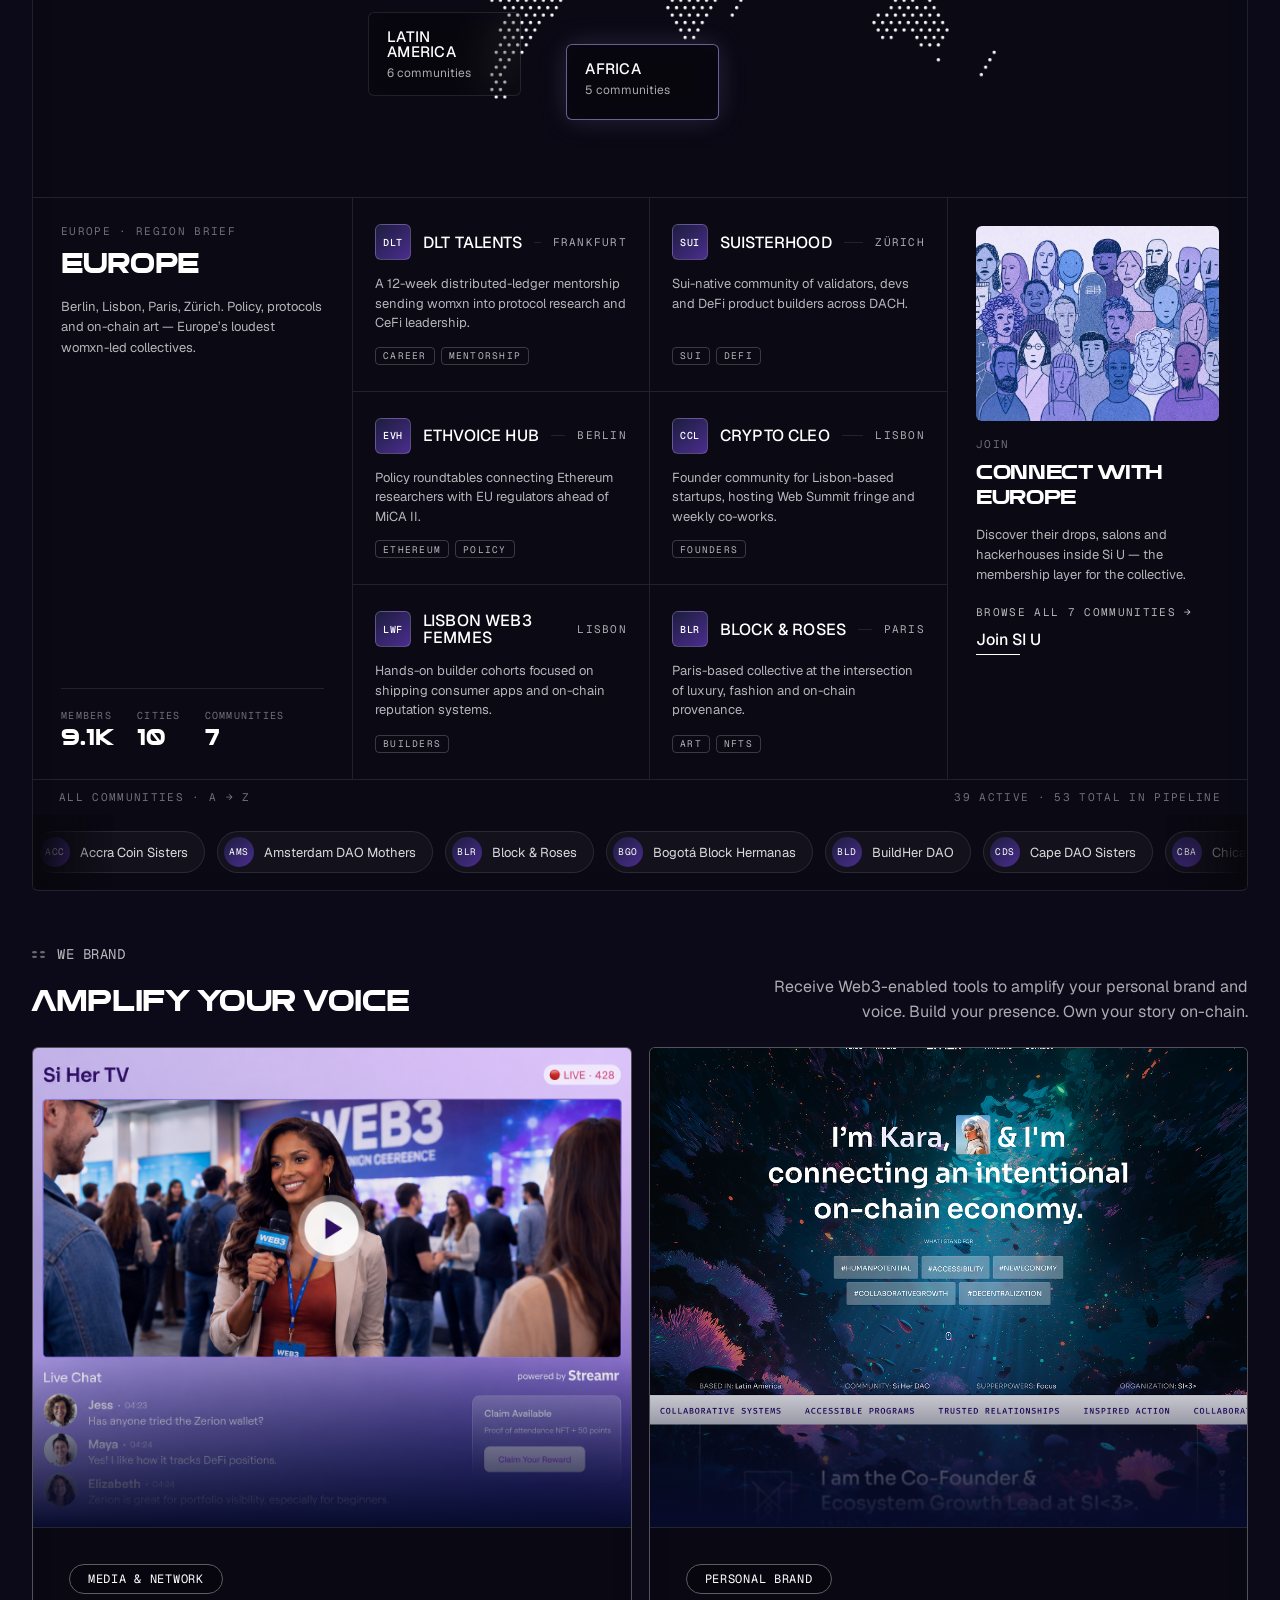
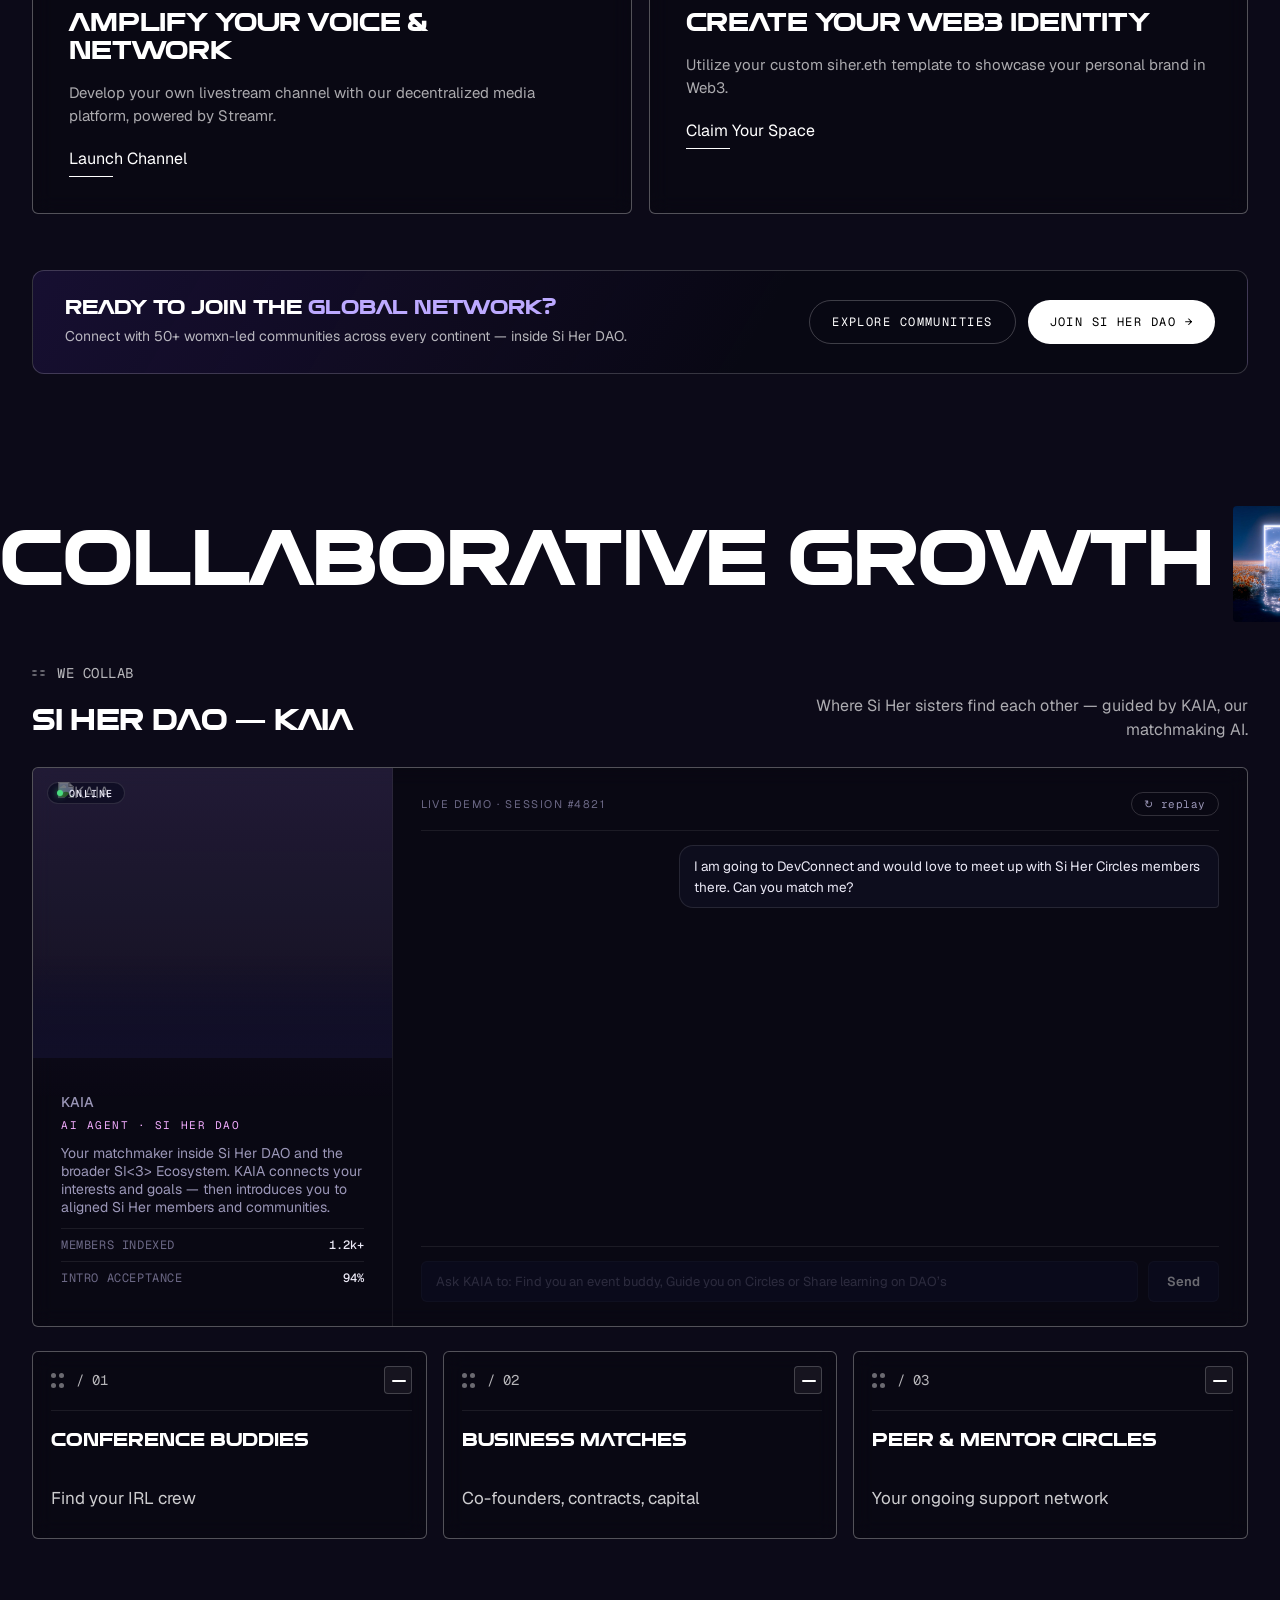
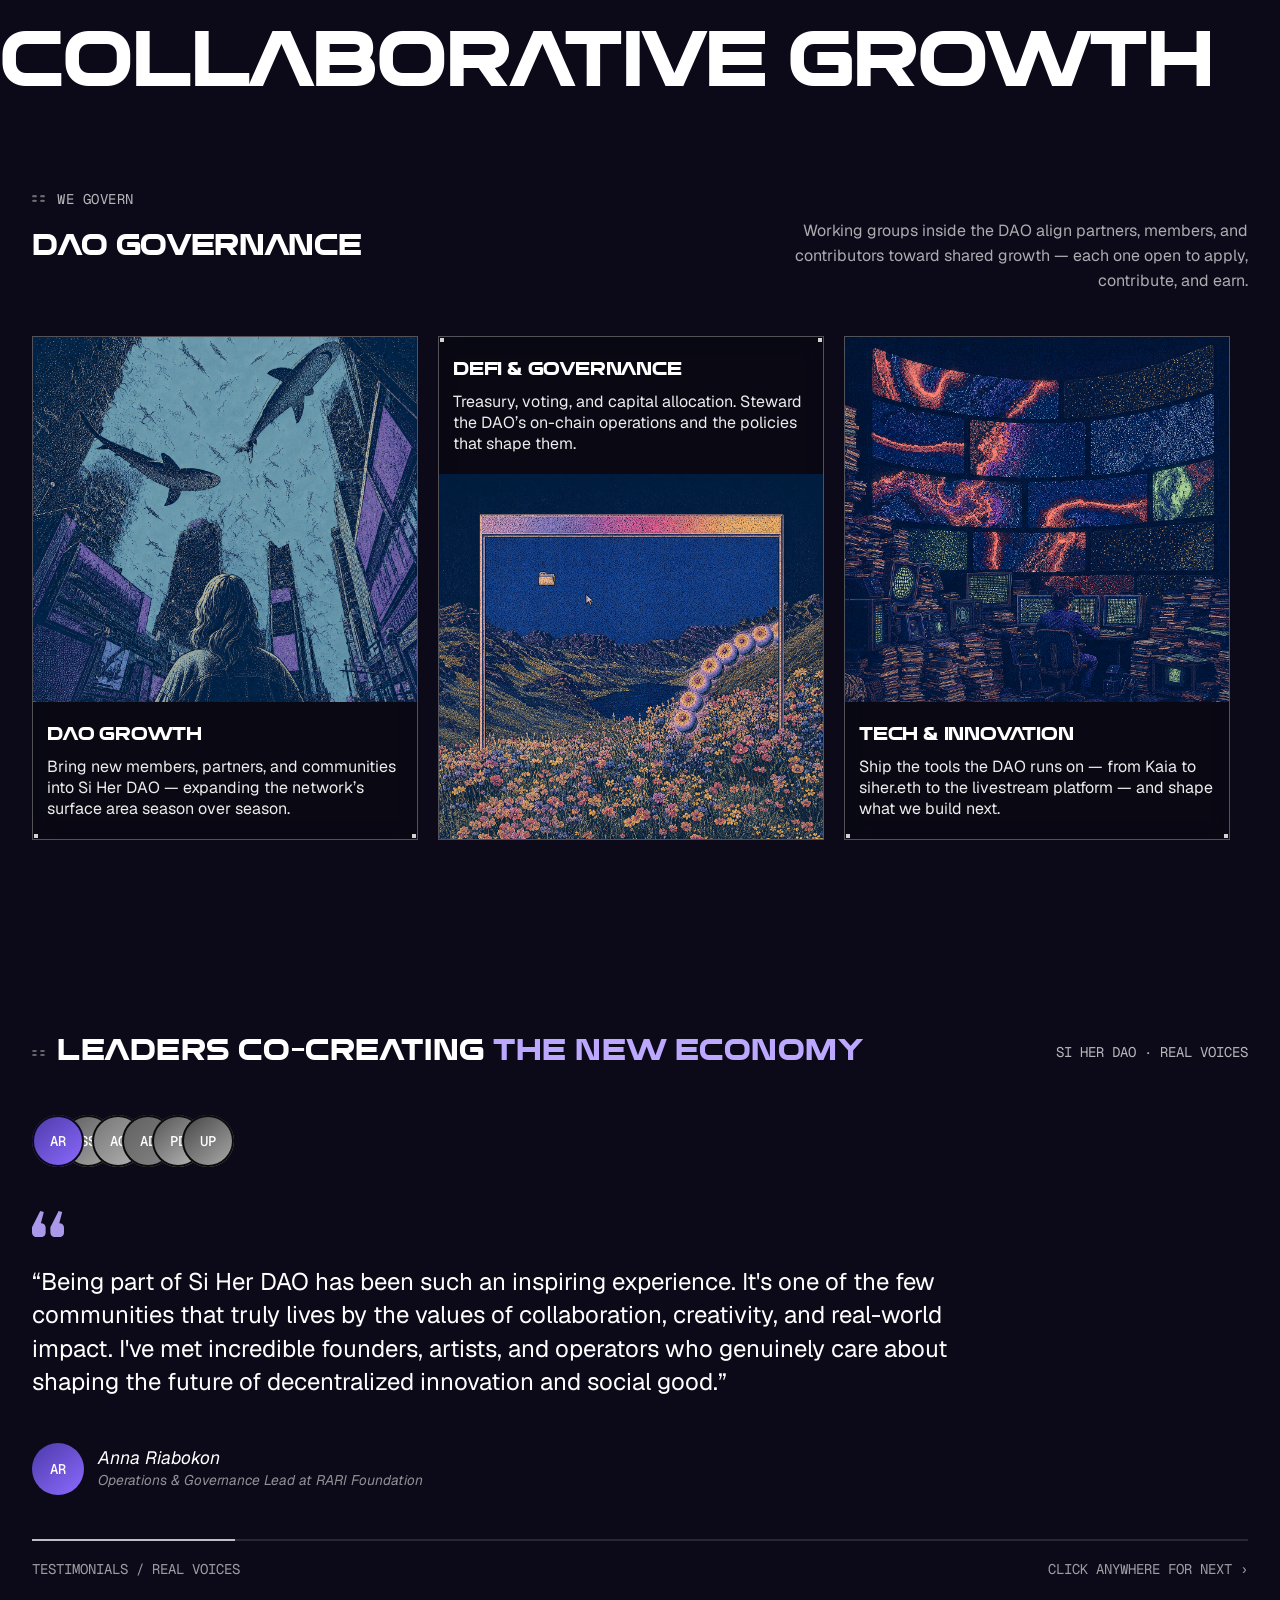
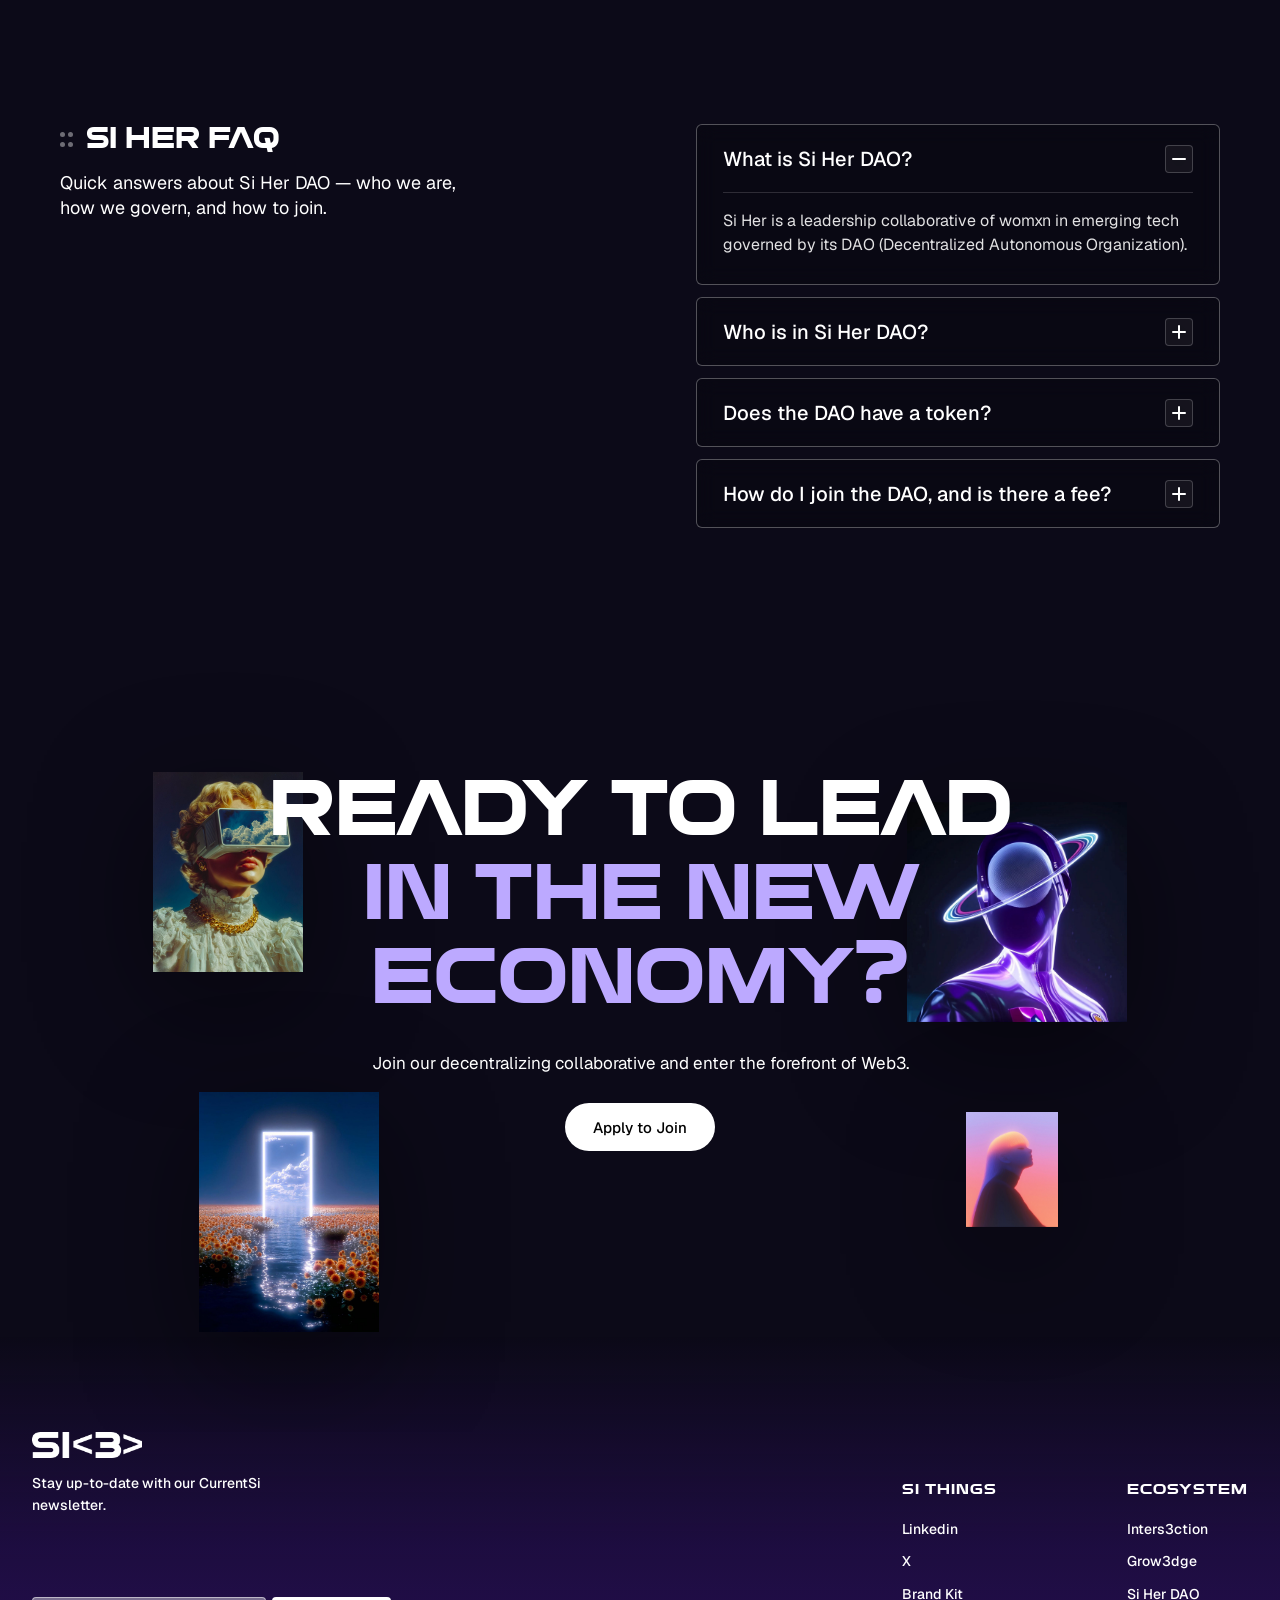
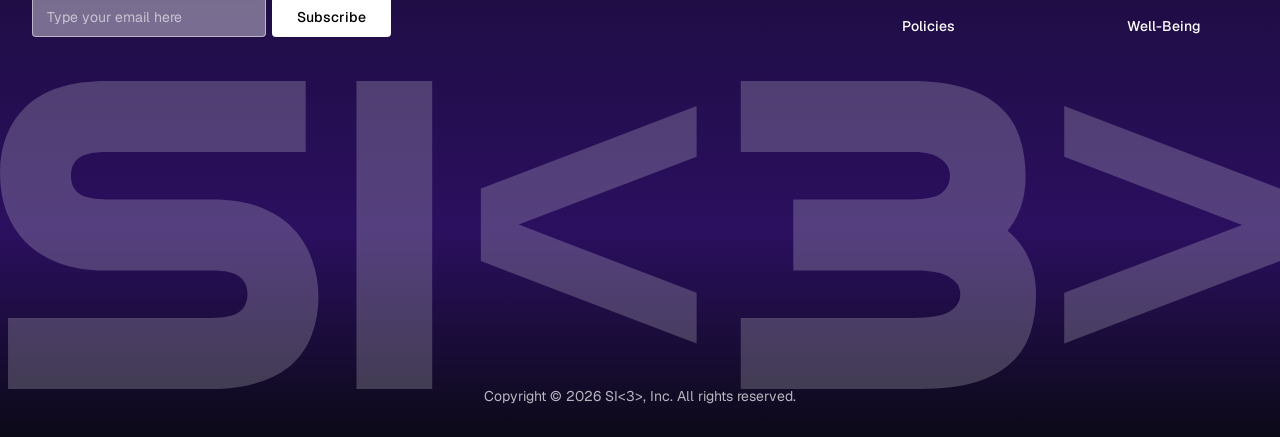
==== commit db393c4b: "fix: match session hero card exactly to Figma 408:2 Card bg: transparent (rgba 0) — dark comes from " ====
--- a/dao.html
+++ b/dao.html
@@ -823,7 +823,7 @@
         border: 1px solid rgba(255, 255, 255, 0.3);
         border-radius: 6px;
         overflow: hidden;
-        background: rgba(0, 0, 0, 0.2);
+        background: rgba(0, 0, 0, 0);
       }
 
       .dao-session-hero-img {
@@ -839,11 +839,11 @@
 
       .dao-session-hero-info {
         position: absolute;
-        top: 0;
-        left: 0;
+        top: -1px;
+        left: -1px;
         width: 758px;
         max-width: 100%;
-        height: 100%;
+        height: calc(100% + 2px);
         display: flex;
         flex-direction: column;
         justify-content: space-between;
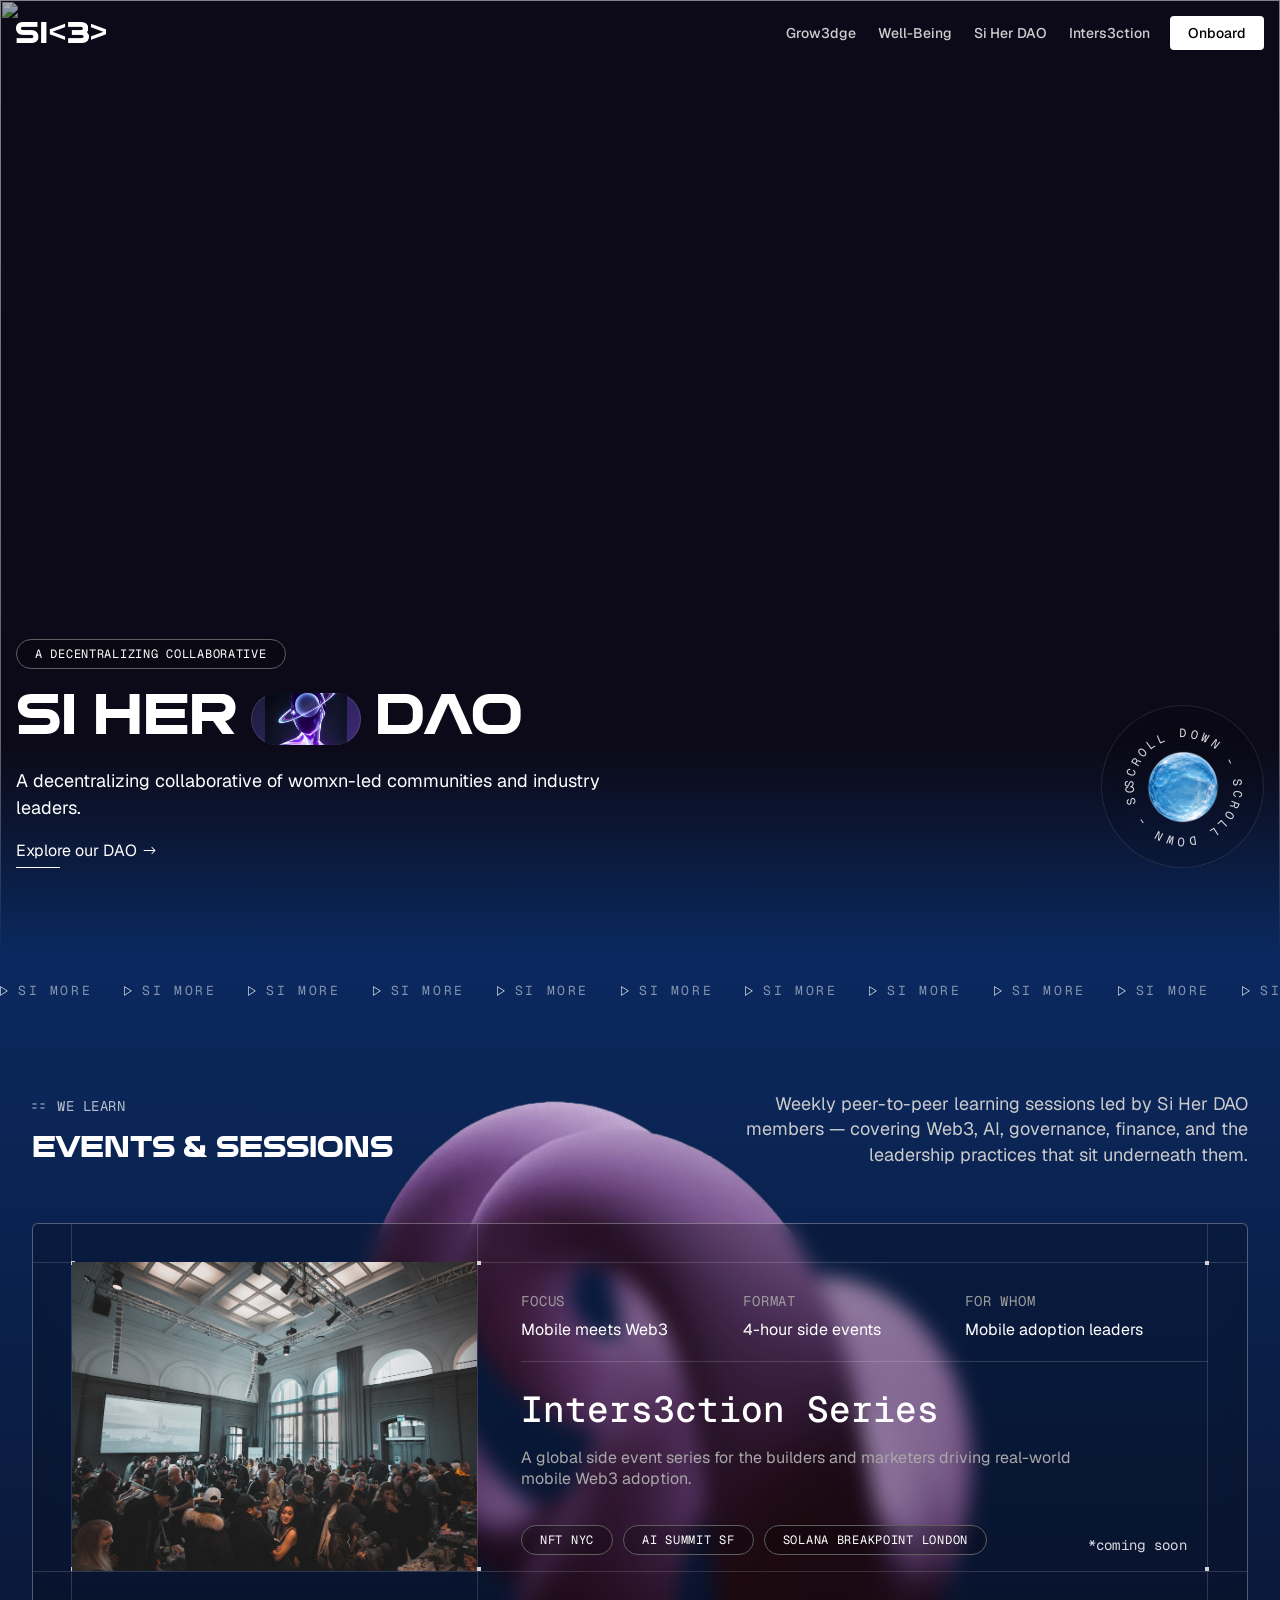
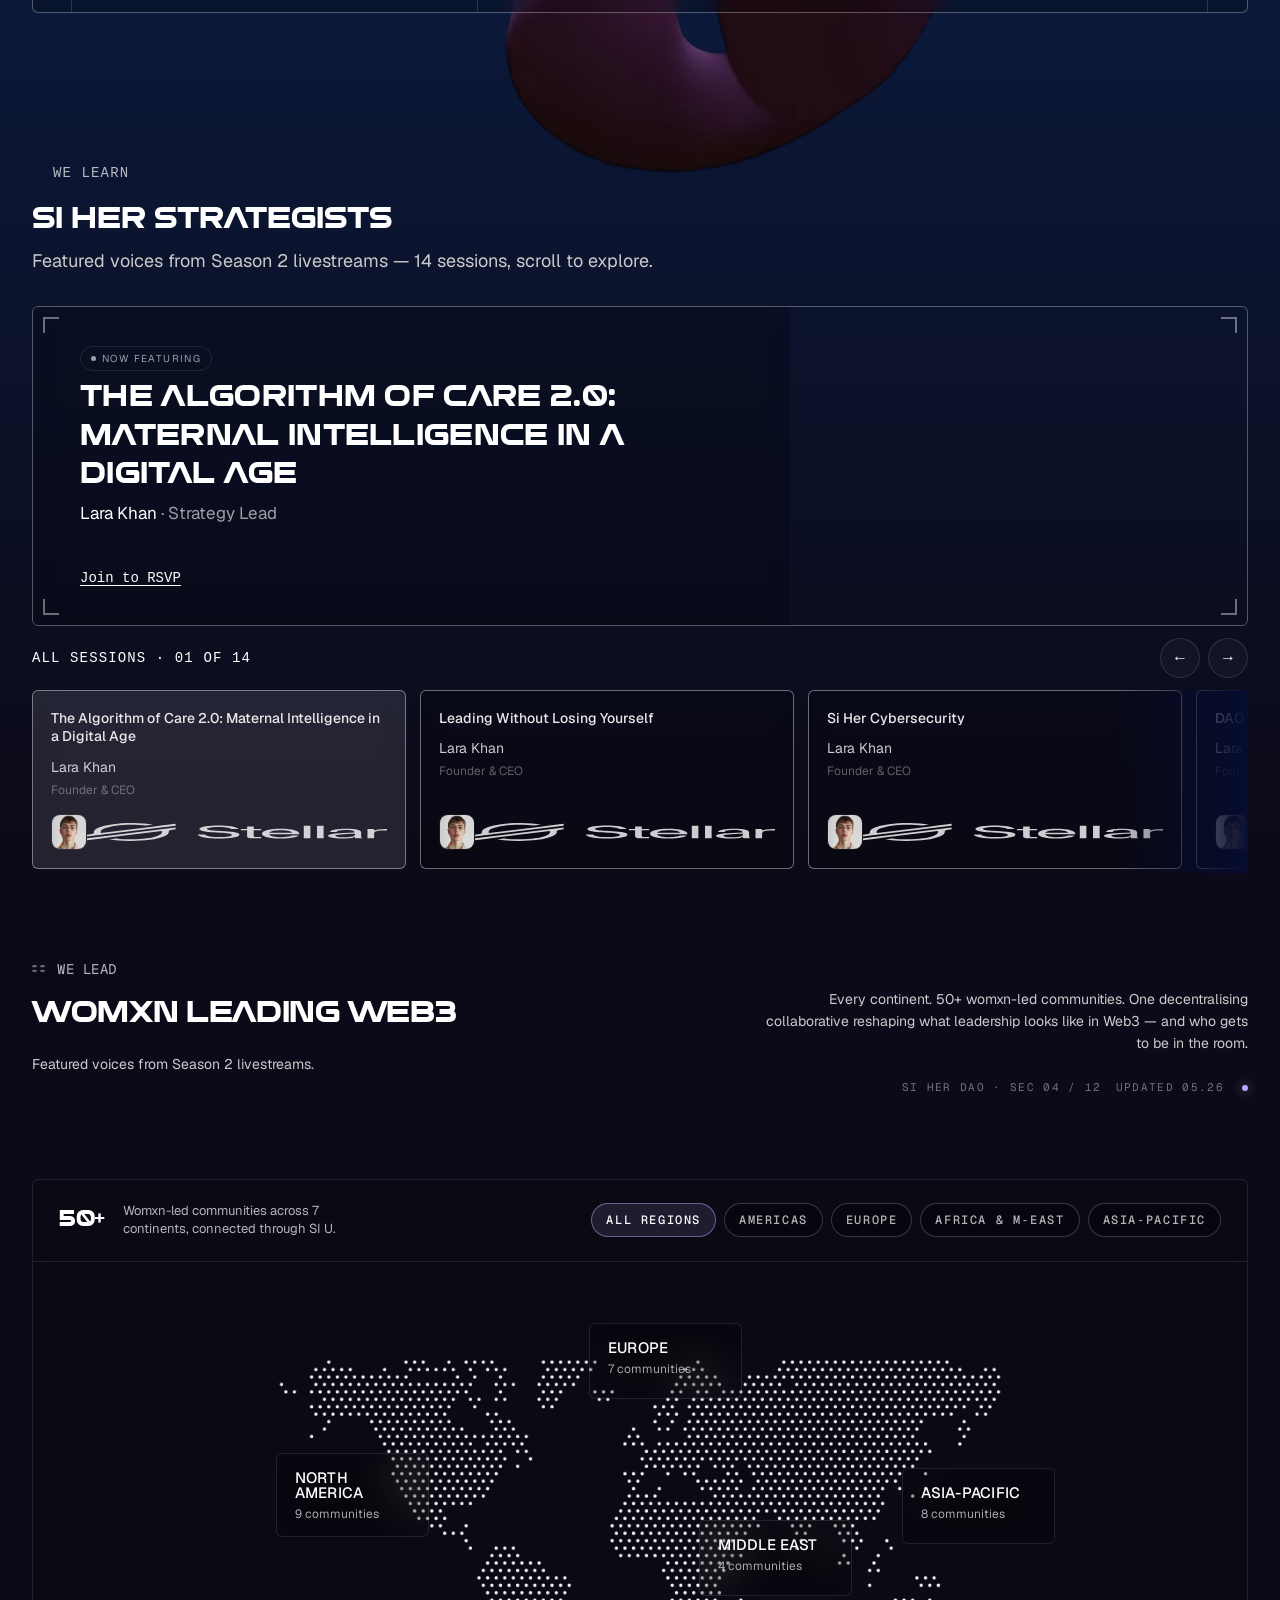
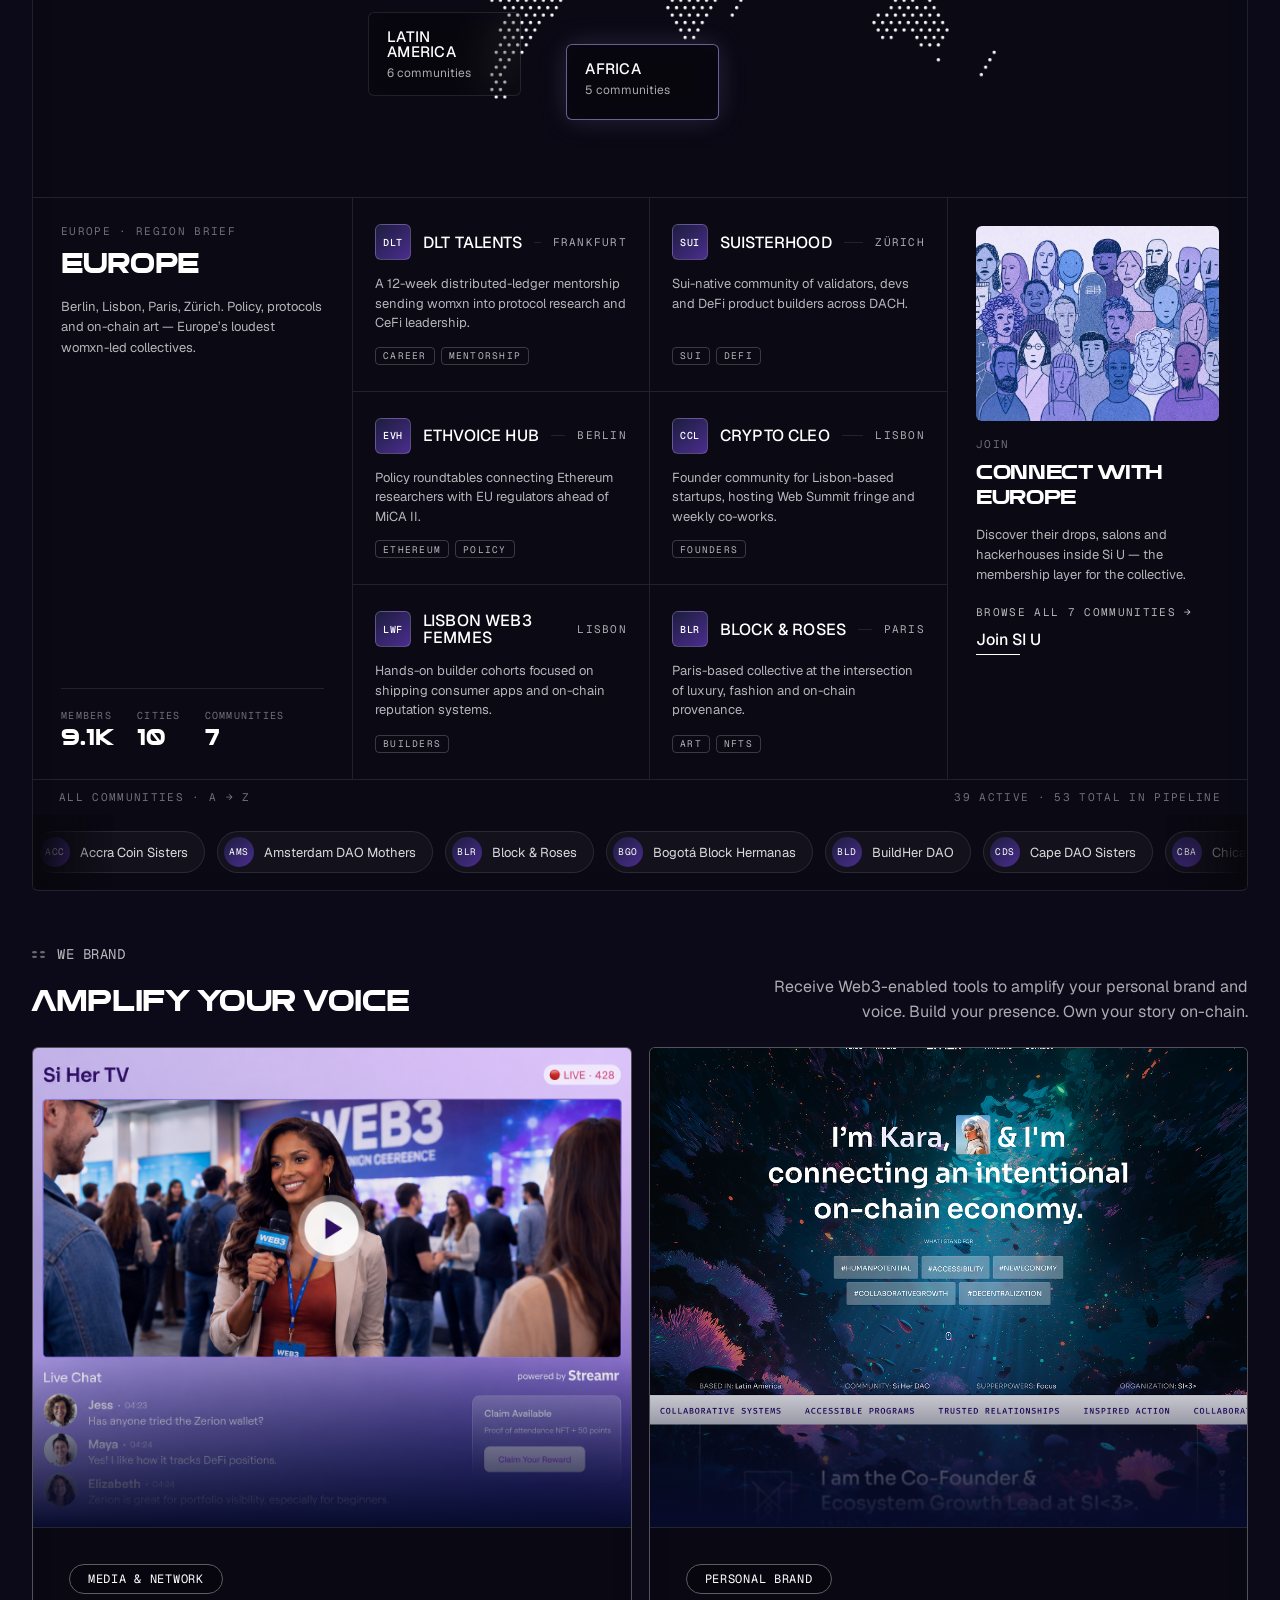
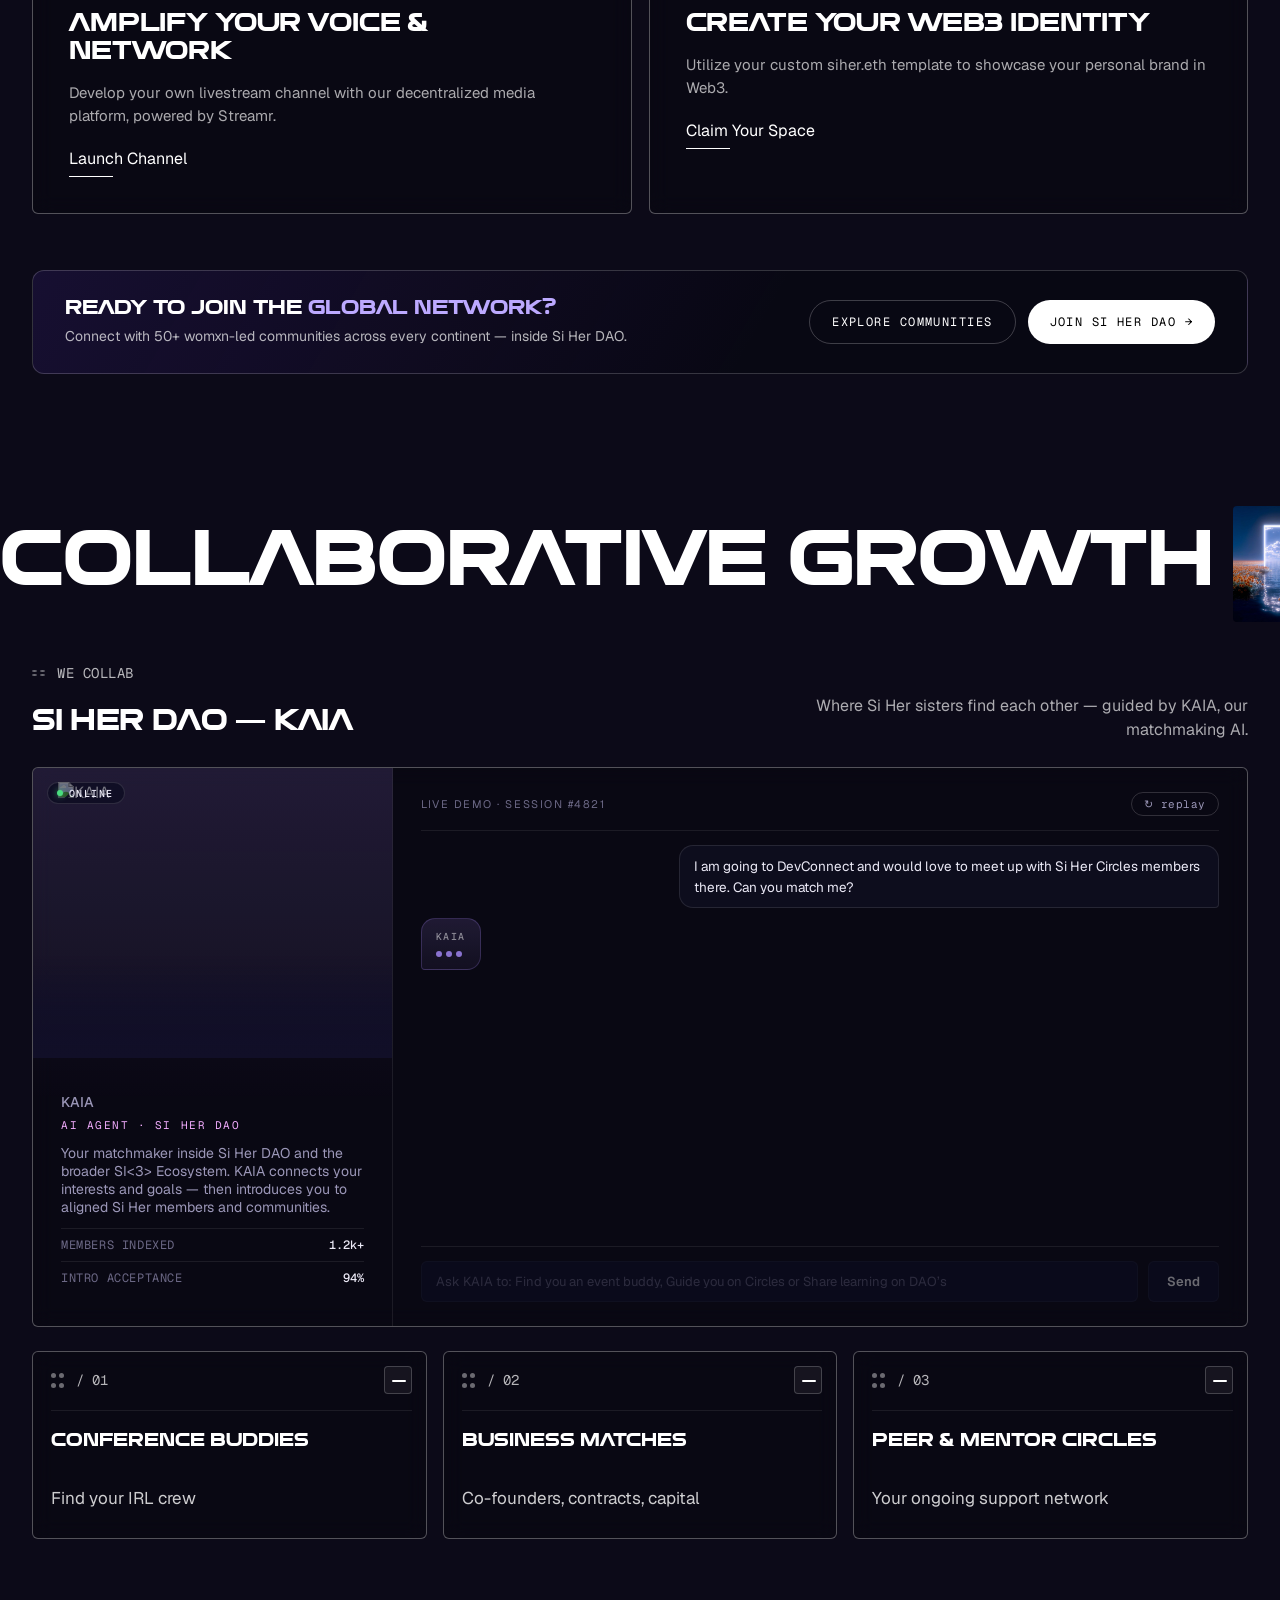
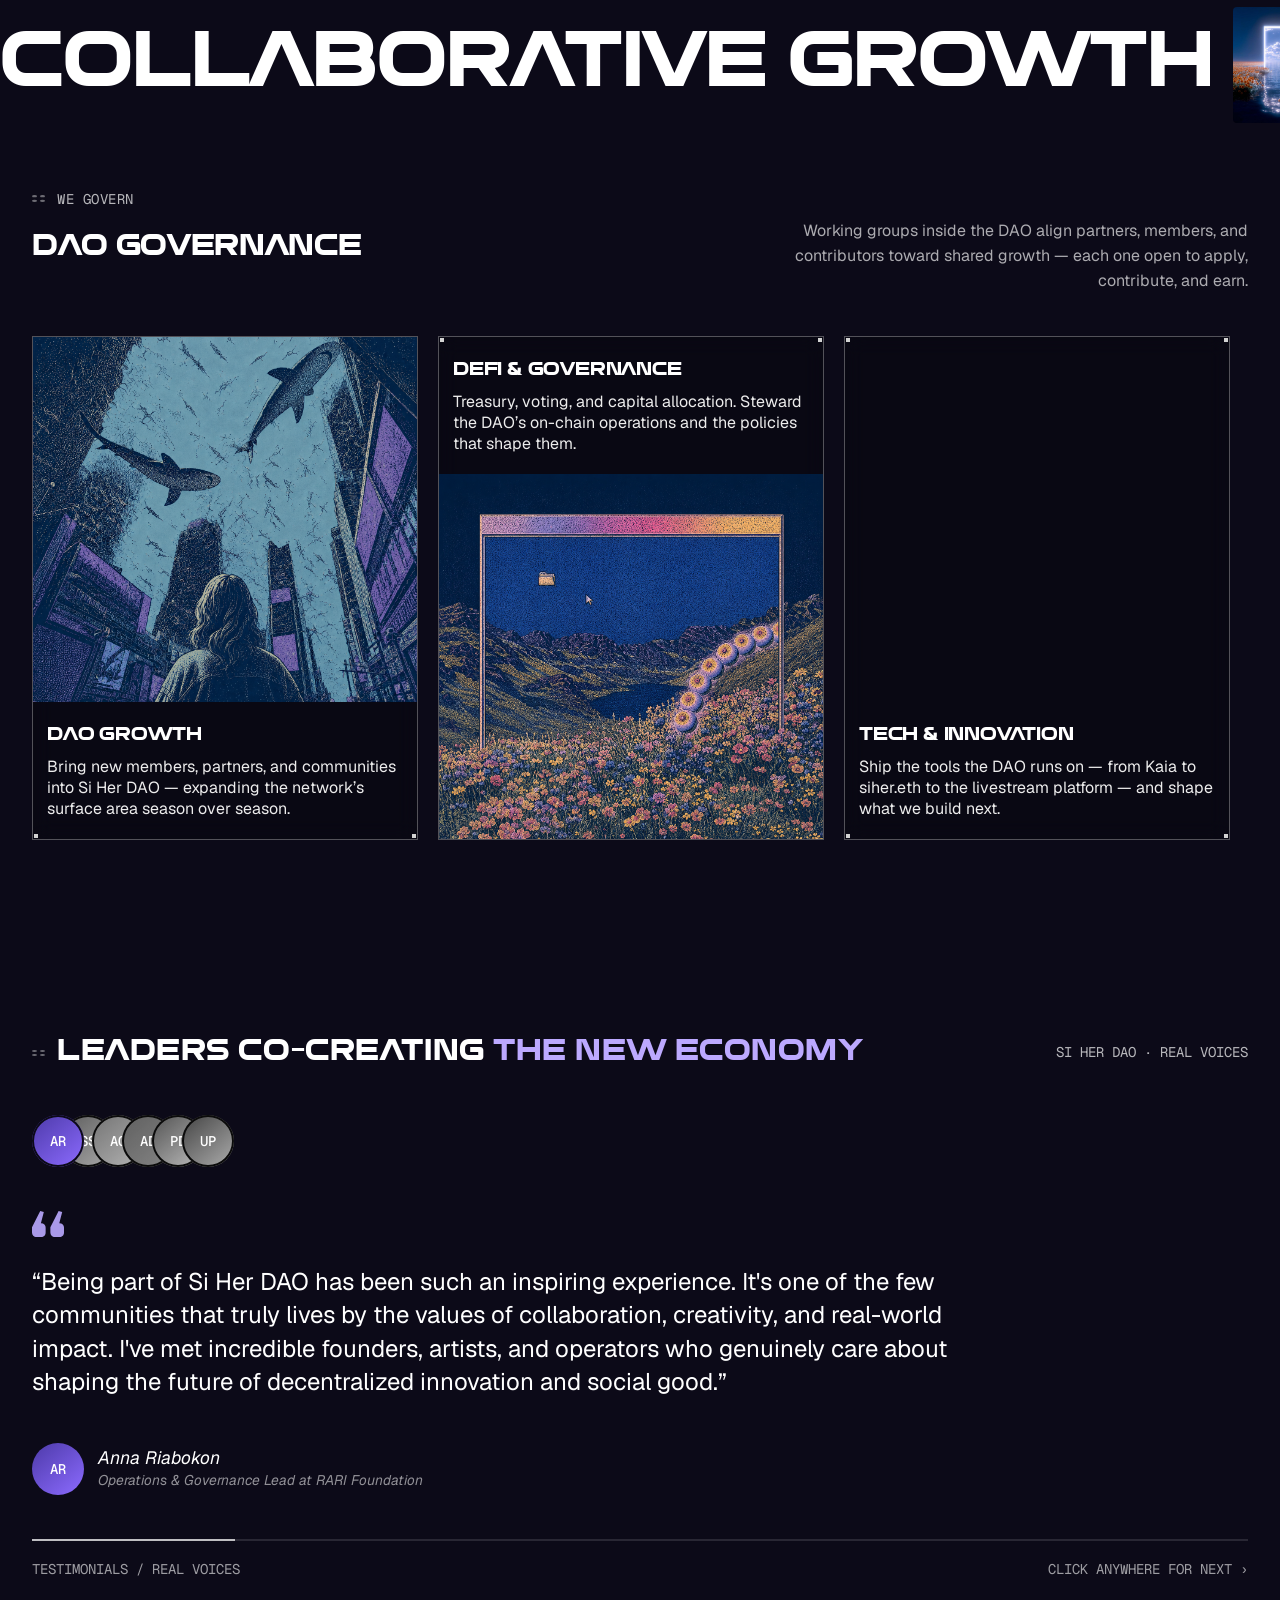
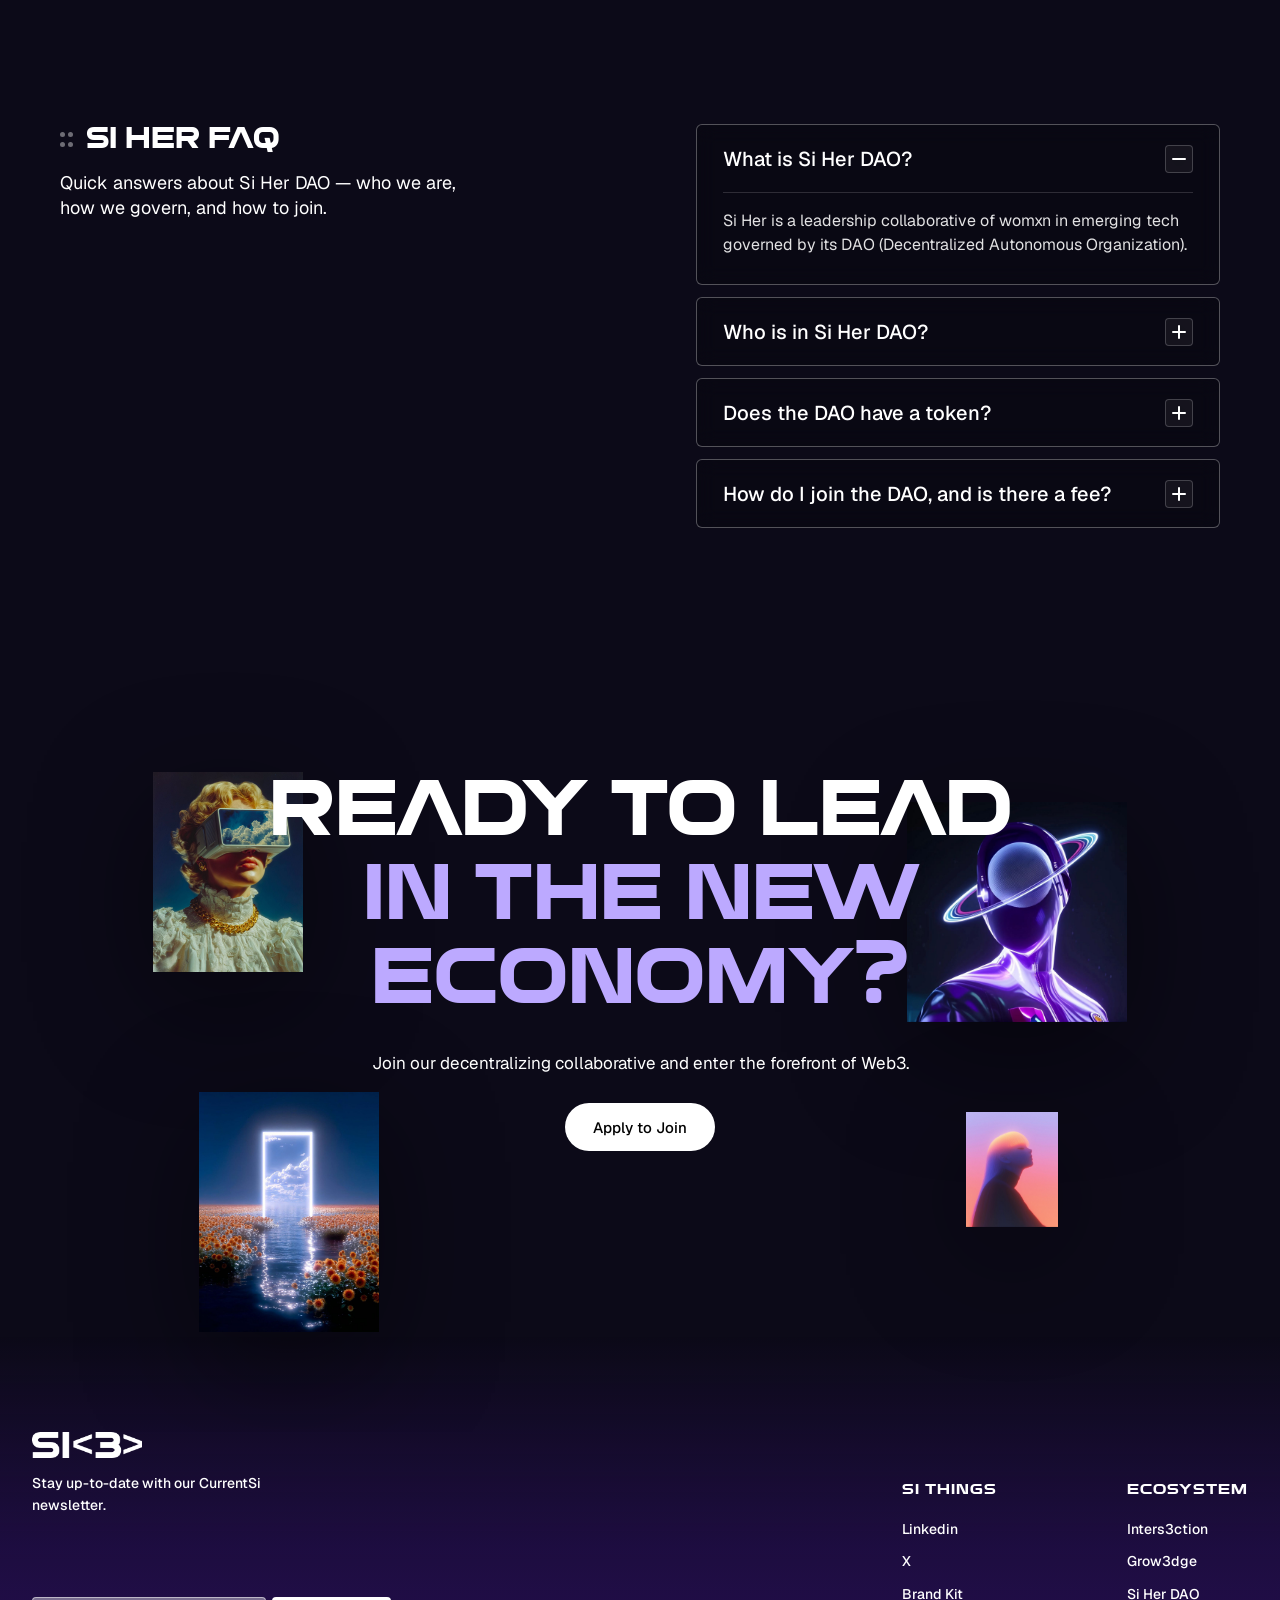
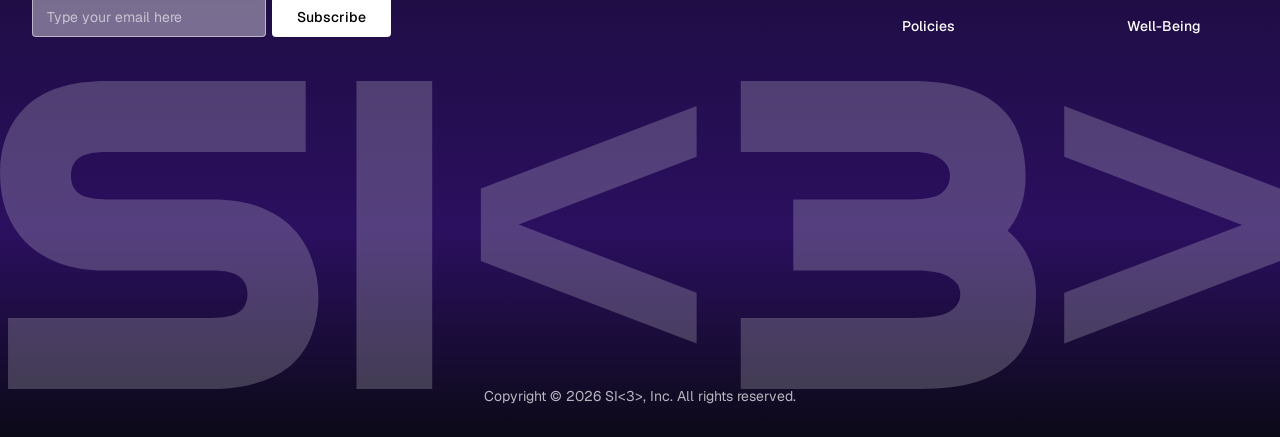
==== commit 96af15ad: "feat: add interactive map functionality to We Lead section Port communities-map interactivity into s" ====
--- a/dao.html
+++ b/dao.html
@@ -3882,11 +3882,11 @@
                   <span class="dao-map-stat-label">Womxn-led communities across 7 continents, connected through SI U.</span>
                 </div>
                 <div class="dao-map-filters" role="tablist" aria-label="Filter by region">
-                  <button class="dao-map-chip is-active" type="button" role="tab" aria-selected="true">All Regions</button>
-                  <button class="dao-map-chip" type="button" role="tab">Americas</button>
-                  <button class="dao-map-chip" type="button" role="tab">Europe</button>
-                  <button class="dao-map-chip" type="button" role="tab">Africa &amp; M&#8209;East</button>
-                  <button class="dao-map-chip" type="button" role="tab">Asia&#8209;Pacific</button>
+                  <button class="dao-map-chip is-active" type="button" role="tab" aria-selected="true" data-filter="all">All Regions</button>
+                  <button class="dao-map-chip" type="button" role="tab" data-filter="americas">Americas</button>
+                  <button class="dao-map-chip" type="button" role="tab" data-filter="europe">Europe</button>
+                  <button class="dao-map-chip" type="button" role="tab" data-filter="africa">Africa &amp; M&#8209;East</button>
+                  <button class="dao-map-chip" type="button" role="tab" data-filter="apac">Asia&#8209;Pacific</button>
                 </div>
               </header>
 
@@ -3897,7 +3897,7 @@
               <div class="dao-map-stage">
                 <div class="dao-map-canvas" aria-hidden="true">
                   <!-- North America — pin only -->
-                  <div class="dao-map-pin" style="--x: 11.4%; --y: 34%;">
+                  <div class="dao-map-pin" data-region="na" style="--x: 11.4%; --y: 34%;">
                     <div class="dao-map-pin-bubble">
                       <div class="dao-map-pin-name">North America</div>
                       <div class="dao-map-pin-count">9 communities</div>
@@ -3905,7 +3905,7 @@
                   </div>
 
                   <!-- Latin America -->
-                  <div class="dao-map-pin" style="--x: 21.2%; --y: 67.3%;">
+                  <div class="dao-map-pin" data-region="la" style="--x: 21.2%; --y: 67.3%;">
                     <div class="dao-map-pin-bubble">
                       <div class="dao-map-pin-name">Latin America</div>
                       <div class="dao-map-pin-count">6 communities</div>
@@ -3913,7 +3913,7 @@
                   </div>
 
                   <!-- Europe -->
-                  <div class="dao-map-pin" style="--x: 44.6%; --y: 6.5%;">
+                  <div class="dao-map-pin" data-region="eu" style="--x: 44.6%; --y: 6.5%;">
                     <div class="dao-map-pin-bubble">
                       <div class="dao-map-pin-name">Europe</div>
                       <div class="dao-map-pin-count">7 communities</div>
@@ -3921,7 +3921,7 @@
                   </div>
 
                   <!-- Middle East -->
-                  <div class="dao-map-pin" style="--x: 56.3%; --y: 48%;">
+                  <div class="dao-map-pin" data-region="me" style="--x: 56.3%; --y: 48%;">
                     <div class="dao-map-pin-bubble">
                       <div class="dao-map-pin-name">Middle East</div>
                       <div class="dao-map-pin-count">4 communities</div>
@@ -3929,7 +3929,7 @@
                   </div>
 
                   <!-- Africa — ACTIVE pin -->
-                  <div class="dao-map-pin is-active" style="--x: 42.2%; --y: 74%;">
+                  <div class="dao-map-pin is-active" data-region="af" style="--x: 42.2%; --y: 74%;">
                     <div class="dao-map-pin-bubble">
                       <div class="dao-map-pin-name">Africa</div>
                       <div class="dao-map-pin-count">5 communities</div>
@@ -3937,7 +3937,7 @@
                   </div>
 
                   <!-- Asia-Pacific -->
-                  <div class="dao-map-pin" style="--x: 77.8%; --y: 37.1%;">
+                  <div class="dao-map-pin" data-region="ap" style="--x: 77.8%; --y: 37.1%;">
                     <div class="dao-map-pin-bubble">
                       <div class="dao-map-pin-name">Asia-Pacific</div>
                       <div class="dao-map-pin-count">8 communities</div>
@@ -5029,6 +5029,171 @@
 
         setProgress(active);
       })();
+
+      /* ── We Lead — interactive map ───────────────────────────────────
+         Filter chips toggle which region-pins are visible.
+         Clicking a pin populates the drawer with that region's data.
+         All existing CSS classes are reused — no visual changes.
+         ────────────────────────────────────────────────────────────── */
+      (() => {
+        const pins   = Array.from(document.querySelectorAll(".dao-map-pin[data-region]"));
+        const chips  = Array.from(document.querySelectorAll(".dao-map-chip[data-filter]"));
+        const drawer = document.querySelector(".dao-map-drawer");
+        if (!pins.length || !chips.length || !drawer) return;
+
+        /* ── Data — mirrors the communities-map reference ── */
+        const REGIONS = [
+          { id:"na", label:"North America", short:"Americas", filter:"americas", desc:"From SF to Toronto to Mexico City — builders, founders, and protocol leads shaping how Web3 lands in the Americas.", members:"12.4k", cities:"9" },
+          { id:"la", label:"Latin America", short:"LATAM", filter:"americas", desc:"Hubs across São Paulo, Bogotá and Buenos Aires building cypherpunk culture in Portuguese and Spanish.", members:"6.8k", cities:"6" },
+          { id:"eu", label:"Europe", short:"Europe", filter:"europe", desc:"Berlin, Lisbon, Paris, Zürich. Policy, protocols and on-chain art — Europe’s loudest womxn-led collectives.", members:"9.1k", cities:"10" },
+          { id:"me", label:"Middle East", short:"MENA", filter:"africa", desc:"Doha, Dubai and Tel Aviv. Sovereign-wealth-adjacent founders and protocol researchers operating across MENA.", members:"2.2k", cities:"4" },
+          { id:"af", label:"Africa", short:"Africa", filter:"africa", desc:"Lagos, Nairobi, Accra, Cape Town. The fastest-growing on-chain user base, led from the ground up.", members:"5.3k", cities:"7" },
+          { id:"ap", label:"Asia-Pacific", short:"APAC", filter:"apac", desc:"Hong Kong to Tokyo to Sydney. AI × crypto, restaking, and culture-first communities scaling across nine cities.", members:"11.7k", cities:"9" },
+        ];
+
+        const COMMUNITIES = [
+          { region:"na", code:"SHG", name:"Solana Hot Girl Club", loc:"SF / NYC", focus:["Solana","IRL"], desc:"An IRL-first collective hosting hackerhouses for womxn shipping consumer apps on Solana." },
+          { region:"na", code:"ETH", name:"ETHGirls Collective", loc:"New York", focus:["Ethereum","Devs"], desc:"Devs, researchers, and grant-writers contributing to the Ethereum stack from the East Coast." },
+          { region:"na", code:"HST", name:"Heart Studios", loc:"Los Angeles", focus:["Culture","NFTs"], desc:"On-chain art studio and residency for womxn artists working across NFTs and generative work." },
+          { region:"na", code:"DFH", name:"DefiantHer", loc:"Toronto", focus:["DeFi","Research"], desc:"DeFi research circle publishing weekly breakdowns on lending markets, RWAs, and stablecoins." },
+          { region:"na", code:"BLD", name:"BuildHer DAO", loc:"Denver", focus:["Builders","Grants"], desc:"A builder-grant program and pitch night that has funded 38 first-time founders since 2024." },
+          { region:"na", code:"FM3", name:"Femme3", loc:"Miami", focus:["Founders"], desc:"Founder dinners and capital access for early-stage womxn-led Web3 startups in Latin-adjacent markets." },
+          { region:"na", code:"W3M", name:"Web3 Mamas", loc:"Bay Area", focus:["Parents","Community"], desc:"A network of parent-builders sharing operating playbooks and on-ramps for the next generation." },
+          { region:"na", code:"DDO", name:"Diamond DAO", loc:"Toronto", focus:["Governance"], desc:"Governance and treasury operations cohort training stewards across protocol DAOs." },
+          { region:"na", code:"CSN", name:"Crypto Sisters NYC", loc:"New York", focus:["IRL","Edu"], desc:"Monthly fireside chats and intro-to-crypto workshops across all five boroughs." },
+          { region:"la", code:"ESB", name:"Ethereum Sisters Brasil", loc:"São Paulo", focus:["Ethereum","Edu"], desc:"Portuguese-language Ethereum curriculum and meet-ups — now in 12 Brazilian cities." },
+          { region:"la", code:"EVW", name:"EthVitória Women", loc:"Vitória", focus:["Regional","Devs"], desc:"Regional dev community connecting Northeast Brazil to ETH Global hackathons abroad." },
+          { region:"la", code:"CMX", name:"Crypto Mujeres MX", loc:"CDMX", focus:["Culture"], desc:"Mexico City’s flagship community for womxn in crypto policy, media and protocol governance." },
+          { region:"la", code:"CBA", name:"ChicasBlock AR", loc:"Buenos Aires", focus:["Builders"], desc:"Argentina’s largest builder group, with a strong stablecoin & ZK research focus." },
+          { region:"la", code:"LTW", name:"LATAM Womxn Web3", loc:"Regional", focus:["Cross-border"], desc:"Multi-country alliance bridging crypto policy work across the Pacific Alliance economies." },
+          { region:"la", code:"BGO", name:"Bogotá Block Hermanas", loc:"Bogotá", focus:["On-ramps"], desc:"On-chain financial literacy and remittance education for Colombian women and migrants." },
+          { region:"eu", code:"DLT", name:"DLT Talents", loc:"Frankfurt", focus:["Career","Mentorship"], desc:"A 12-week distributed-ledger mentorship sending womxn into protocol research and CeFi leadership." },
+          { region:"eu", code:"SUI", name:"Suisterhood", loc:"Zürich", focus:["Sui","DeFi"], desc:"Sui-native community of validators, devs and DeFi product builders across DACH." },
+          { region:"eu", code:"EVH", name:"EthVoice Hub", loc:"Berlin", focus:["Ethereum","Policy"], desc:"Policy roundtables connecting Ethereum researchers with EU regulators ahead of MiCA II." },
+          { region:"eu", code:"CCL", name:"Crypto Cleo", loc:"Lisbon", focus:["Founders"], desc:"Founder community for Lisbon-based startups, hosting Web Summit fringe and weekly co-works." },
+          { region:"eu", code:"LWF", name:"Lisbon Web3 Femmes", loc:"Lisbon", focus:["Builders"], desc:"Hands-on builder cohorts focused on shipping consumer apps and on-chain reputation systems." },
+          { region:"eu", code:"BLR", name:"Block & Roses", loc:"Paris", focus:["Art","NFTs"], desc:"Paris-based collective at the intersection of luxury, fashion and on-chain provenance." },
+          { region:"eu", code:"AMS", name:"Amsterdam DAO Mothers", loc:"Amsterdam", focus:["DAOs"], desc:"A working circle for DAO operators, treasurers and people-ops leads across the Benelux." },
+          { region:"me", code:"FMT", name:"Femmes MENA Talks", loc:"Doha", focus:["Policy"], desc:"Closed-door policy salons connecting MENA regulators to womxn-led protocol projects." },
+          { region:"me", code:"DWS", name:"Doha Web3 Sisterhood", loc:"Doha", focus:["IRL","Edu"], desc:"An education-first community partnering with universities across the Gulf." },
+          { region:"me", code:"TAV", name:"Tel Aviv WoW", loc:"Tel Aviv", focus:["ZK","Research"], desc:"Zero-knowledge research circle running monthly tech talks at the Tel Aviv crypto hub." },
+          { region:"me", code:"DUF", name:"Dubai Femme Chain", loc:"Dubai", focus:["Capital","Founders"], desc:"Capital-allocator network connecting MENA family offices with womxn-led on-chain founders." },
+          { region:"af", code:"WBA", name:"Women in Blockchain Africa", loc:"Continental", focus:["Pan-African"], desc:"The pan-African umbrella org running localised programs across nine countries." },
+          { region:"af", code:"ECT", name:"Ecstacy Lagos", loc:"Lagos", focus:["Culture","NFTs"], desc:"Nigeria’s most-watched cultural collective. Music, fashion and on-chain creator economy." },
+          { region:"af", code:"NFO", name:"Nairobi Femmes Onchain", loc:"Nairobi", focus:["Builders"], desc:"Kenyan builder community focused on payments, stablecoin remittance and identity." },
+          { region:"af", code:"CDS", name:"Cape DAO Sisters", loc:"Cape Town", focus:["DAOs","Policy"], desc:"South African DAO operators and policy advocates working with the Reserve Bank pilot." },
+          { region:"af", code:"ACC", name:"Accra Coin Sisters", loc:"Accra", focus:["On-ramps"], desc:"Ghanaian community focused on on-ramps, mobile-first wallets and merchant tooling." },
+          { region:"ap", code:"HKW", name:"Women in Web3 HK", loc:"Hong Kong", focus:["Cross-border"], desc:"Hong Kong’s anchor community, linking Mainland founders to international capital." },
+          { region:"ap", code:"SYS", name:"SystAIn3r", loc:"Singapore", focus:["AI × Crypto"], desc:"An AI-meets-crypto research circle publishing benchmarks on agent-to-agent payments." },
+          { region:"ap", code:"H3N", name:"H3 Network", loc:"Tokyo", focus:["Restaking"], desc:"Restaking and infrastructure community organising Tokyo’s largest womxn-only hackerhouse." },
+          { region:"ap", code:"TOW", name:"Tokyo Onchain Women", loc:"Tokyo", focus:["Culture"], desc:"Japanese-language cultural & art community shipping consumer-facing on-chain experiences." },
+          { region:"ap", code:"SW3", name:"Singapore Web3 Wives", loc:"Singapore", focus:["Founders"], desc:"Founder dinners and operating-partner introductions for the SEA founder bench." },
+          { region:"ap", code:"SSD", name:"Seoul Sisters DAO", loc:"Seoul", focus:["Gaming"], desc:"Web3 gaming guild for womxn product leads operating across the Korean games industry." },
+          { region:"ap", code:"MWG", name:"Manila Web3 Girls", loc:"Manila", focus:["On-ramps"], desc:"Manila’s largest Web3 community focused on play-to-earn aftercare and on-ramps." },
+          { region:"ap", code:"SYD", name:"Sydney Crypto Co-op", loc:"Sydney", focus:["DeFi"], desc:"Australia & NZ DeFi co-op organising regional protocol-research summits in Sydney." },
+        ];
+
+        /* ── Lookup helpers ── */
+        const regionById   = (id) => REGIONS.find((r) => r.id === id);
+        const commsForRegion = (id) => COMMUNITIES.filter((c) => c.region === id);
+
+        let activeFilter = "all";
+        let activeRegion = "eu"; // matches the static HTML default
+
+        /* ── Filter chips ── */
+        const applyFilter = (filterId) => {
+          activeFilter = filterId;
+          chips.forEach((c) => {
+            const on = c.dataset.filter === filterId;
+            c.classList.toggle("is-active", on);
+            c.setAttribute("aria-selected", on ? "true" : "false");
+          });
+          pins.forEach((p) => {
+            const r = regionById(p.dataset.region);
+            if (!r) return;
+            const visible = filterId === "all" || r.filter === filterId;
+            p.style.display = visible ? "" : "none";
+          });
+        };
+
+        chips.forEach((c) => {
+          c.addEventListener("click", () => applyFilter(c.dataset.filter));
+        });
+
+        /* ── Pin click → update active pin + rebuild drawer ── */
+        const setActivePin = (regionId) => {
+          activeRegion = regionId;
+          pins.forEach((p) => p.classList.toggle("is-active", p.dataset.region === regionId));
+          renderDrawer(regionId);
+        };
+
+        pins.forEach((p) => {
+          p.style.cursor = "pointer";
+          p.addEventListener("click", () => setActivePin(p.dataset.region));
+        });
+
+        /* ── Drawer rendering ── */
+        const renderDrawer = (regionId) => {
+          const r = regionById(regionId);
+          if (!r) return;
+          const comms = commsForRegion(regionId).slice(0, 6);
+
+          /* Left panel — region brief */
+          const drawerL = drawer.querySelector(".dao-map-drawer-l");
+          if (drawerL) {
+            drawerL.setAttribute("aria-label", r.label + " region brief");
+            const eyebrow = drawerL.querySelector(".dao-map-brief-eyebrow");
+            const title   = drawerL.querySelector(".dao-map-brief-title");
+            const desc    = drawerL.querySelector(".dao-map-brief-desc");
+            const metaDDs = drawerL.querySelectorAll(".dao-map-meta-item dd");
+            if (eyebrow) eyebrow.textContent = r.short + " · Region Brief";
+            if (title) title.textContent = r.label;
+            if (desc) desc.textContent = r.desc;
+            if (metaDDs[0]) metaDDs[0].textContent = r.members;
+            if (metaDDs[1]) metaDDs[1].textContent = r.cities;
+            if (metaDDs[2]) metaDDs[2].textContent = String(commsForRegion(regionId).length);
+          }
+
+          /* Centre — community cards */
+          const list = drawer.querySelector(".dao-map-drawer-list");
+          if (list) {
+            list.innerHTML = comms.map((c) => `
+              <article class="dao-map-comm">
+                <header>
+                  <span class="dao-map-comm-logo">${c.code}</span>
+                  <span class="dao-map-comm-name">${c.name}</span>
+                  <span class="dao-map-comm-divider" aria-hidden="true"></span>
+                  <span class="dao-map-comm-city">${c.loc}</span>
+                </header>
+                <p>${c.desc}</p>
+                <div class="dao-map-comm-tags">
+                  ${c.focus.map((f) => `<span>${f}</span>`).join("")}
+                </div>
+              </article>`).join("");
+          }
+
+          /* Right panel — connect CTA */
+          const drawerR = drawer.querySelector(".dao-map-drawer-r");
+          if (drawerR) {
+            drawerR.setAttribute("aria-label", "Connect with " + r.short);
+            const ctTitle = drawerR.querySelector(".dao-map-connect-title");
+            const ctBrowse = drawerR.querySelector(".dao-map-connect-browse");
+            if (ctTitle) ctTitle.textContent = "Connect with " + r.short;
+            if (ctBrowse) ctBrowse.innerHTML = "Browse all " + commsForRegion(regionId).length + " communities &rarr;";
+          }
+
+          /* Also update the pin bubble counts */
+          pins.forEach((p) => {
+            const pr = p.dataset.region;
+            const cnt = commsForRegion(pr).length;
+            const countEl = p.querySelector(".dao-map-pin-count");
+            if (countEl) countEl.textContent = cnt + " communit" + (cnt === 1 ? "y" : "ies");
+          });
+        };
+
+        /* ── Initialise: populate pin counts from data ── */
+        renderDrawer(activeRegion);
+      })();
     </script>
   </body>
 </html>
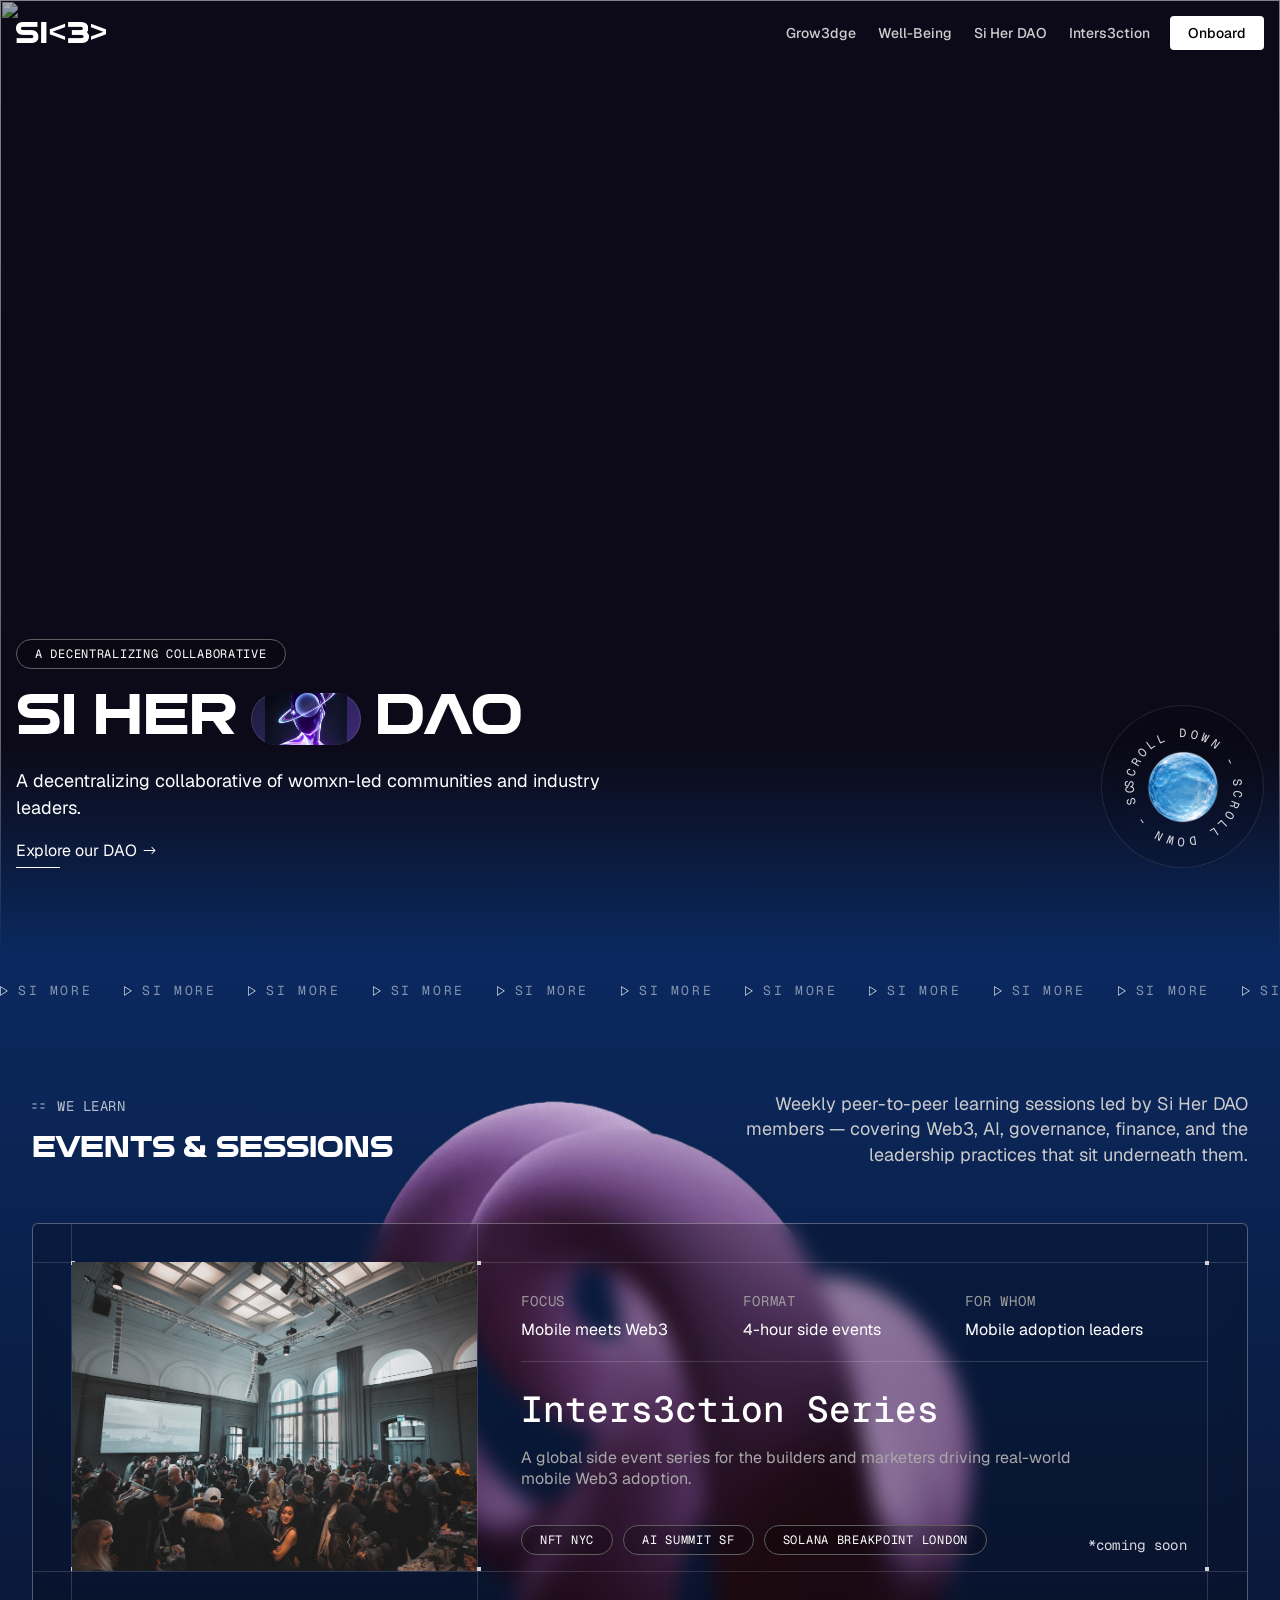
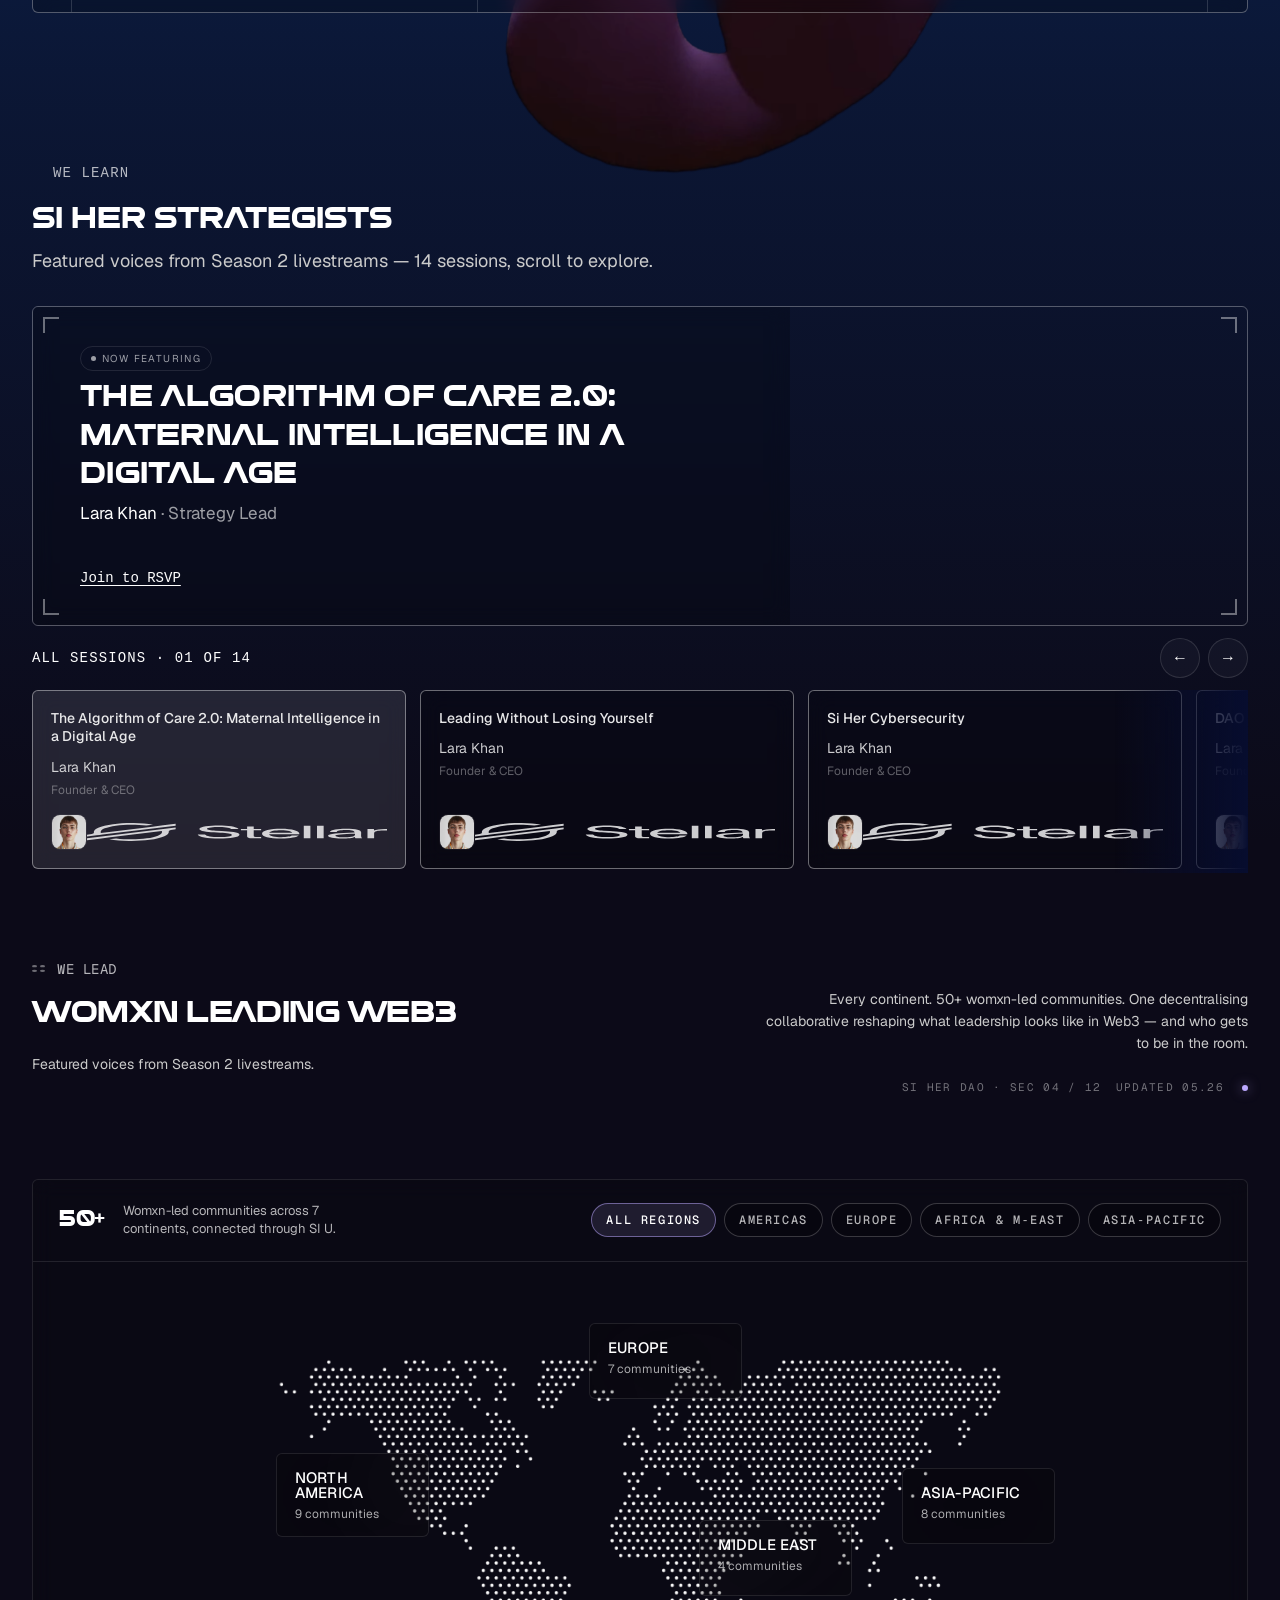
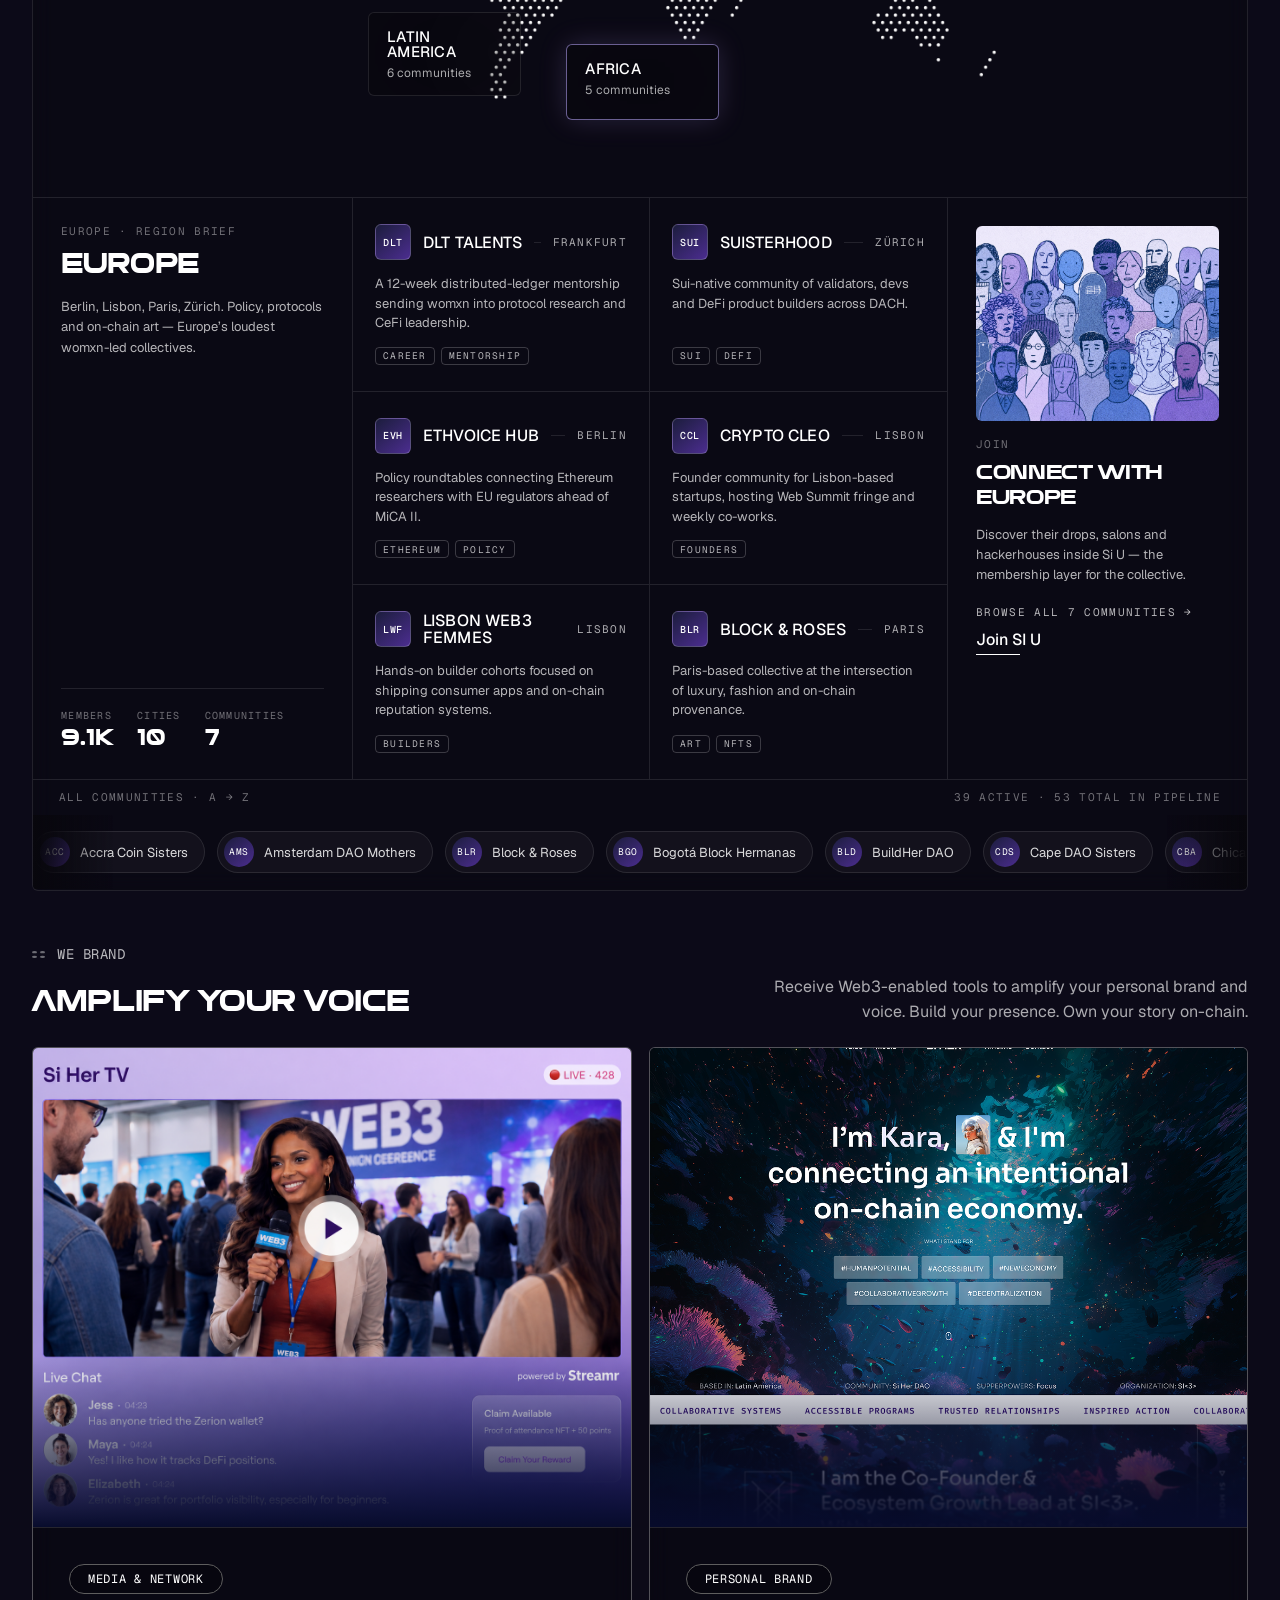
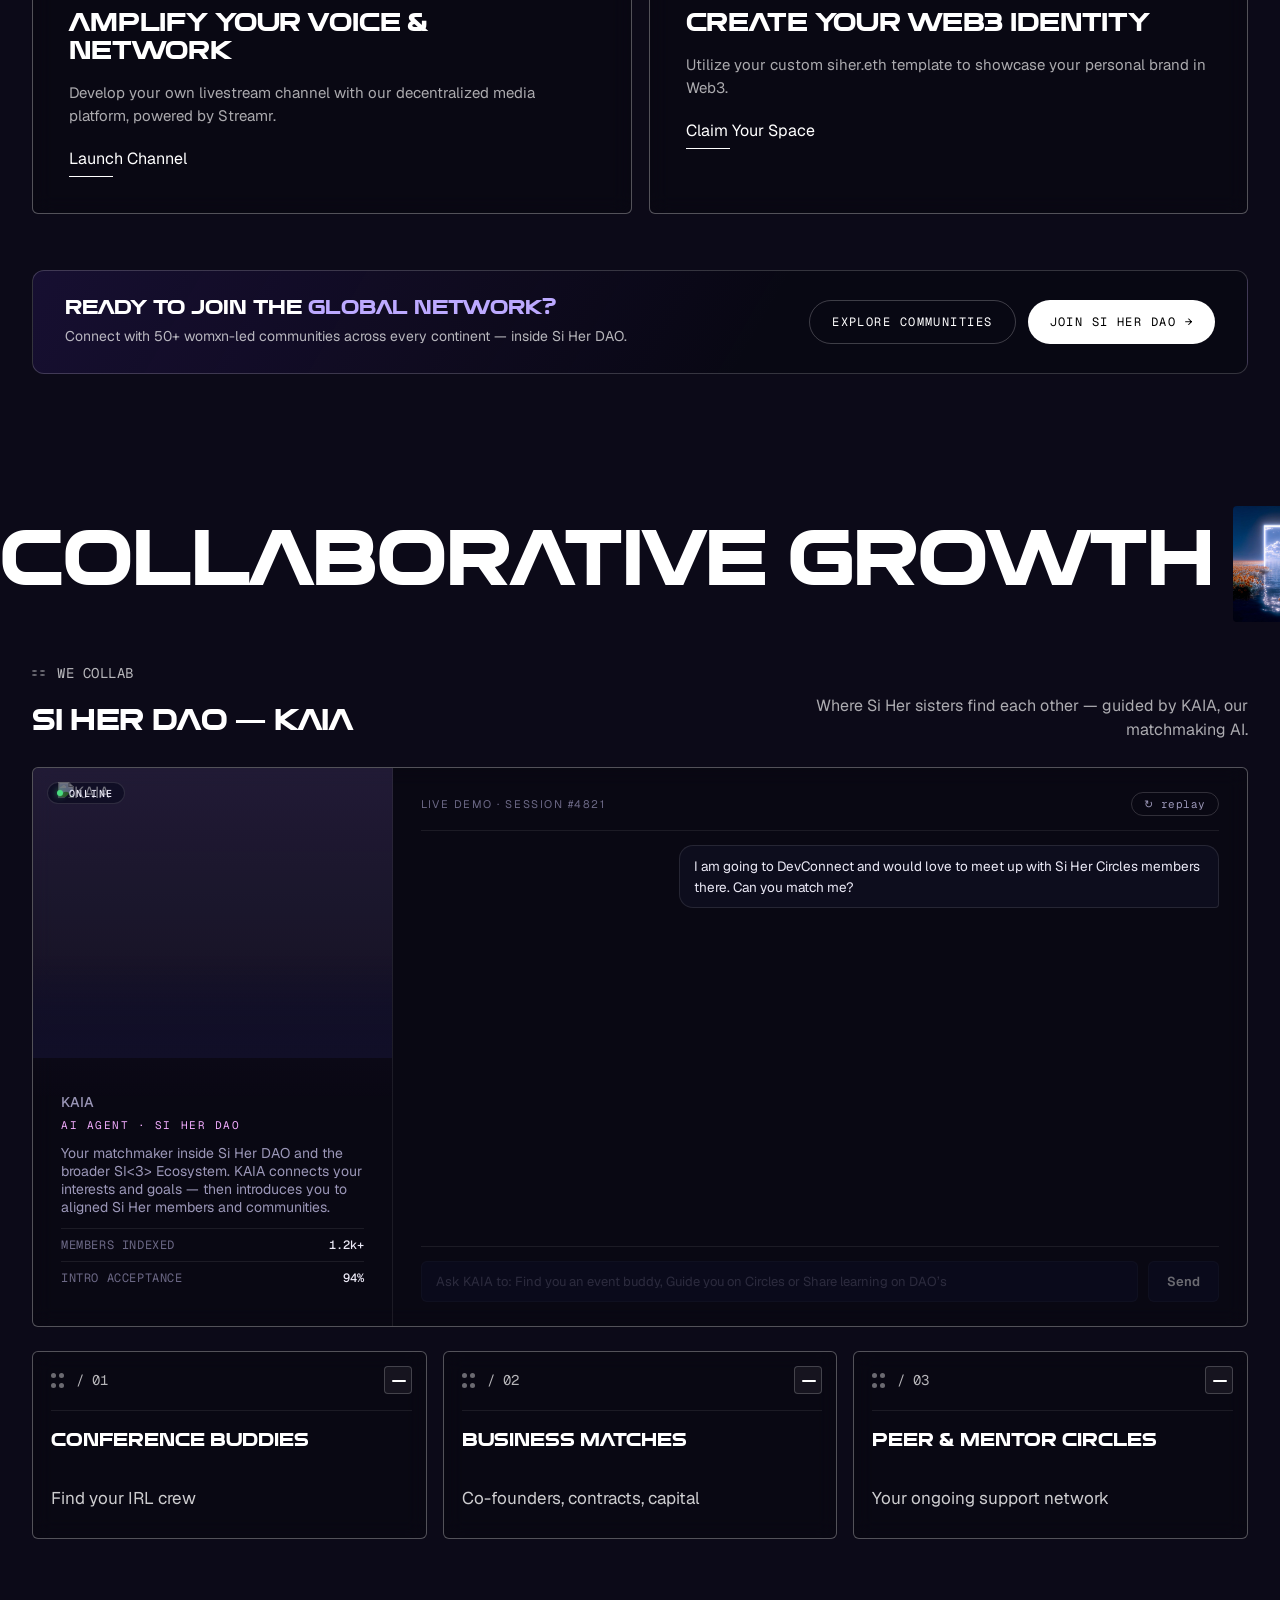
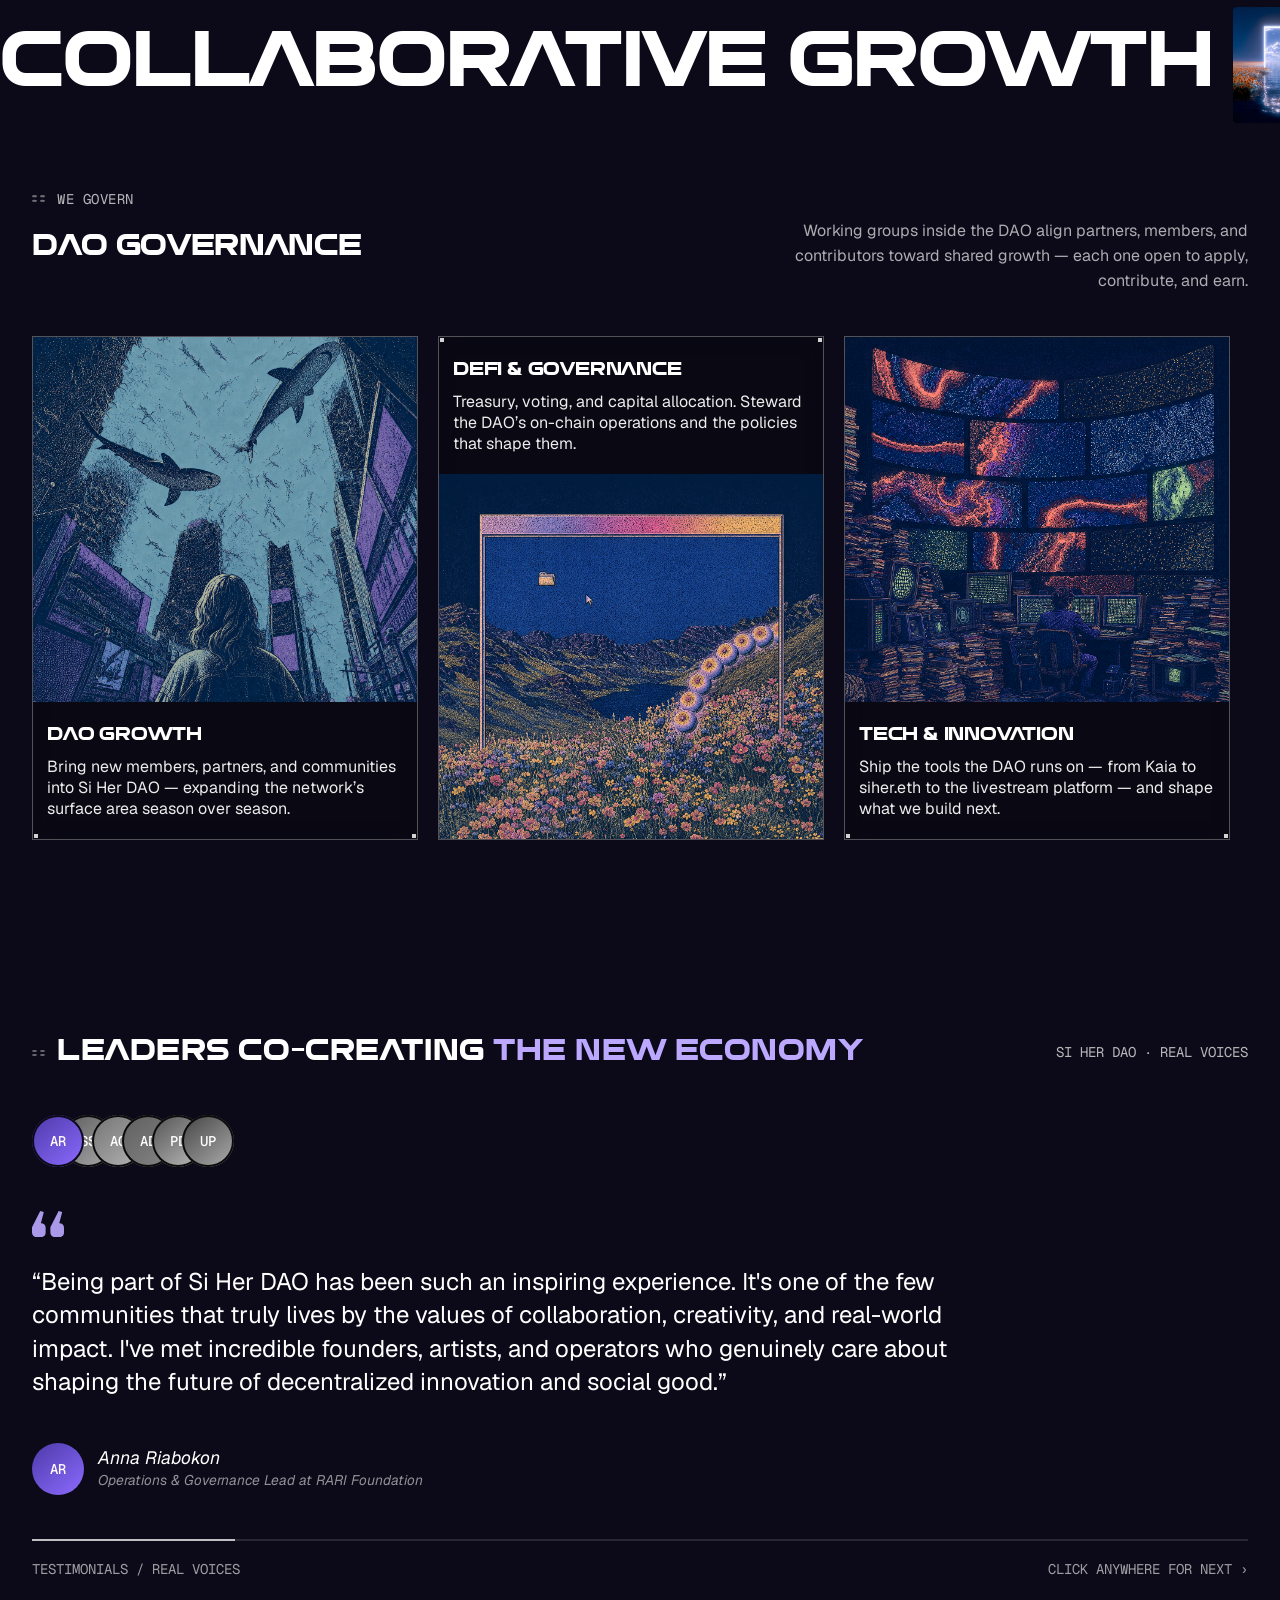
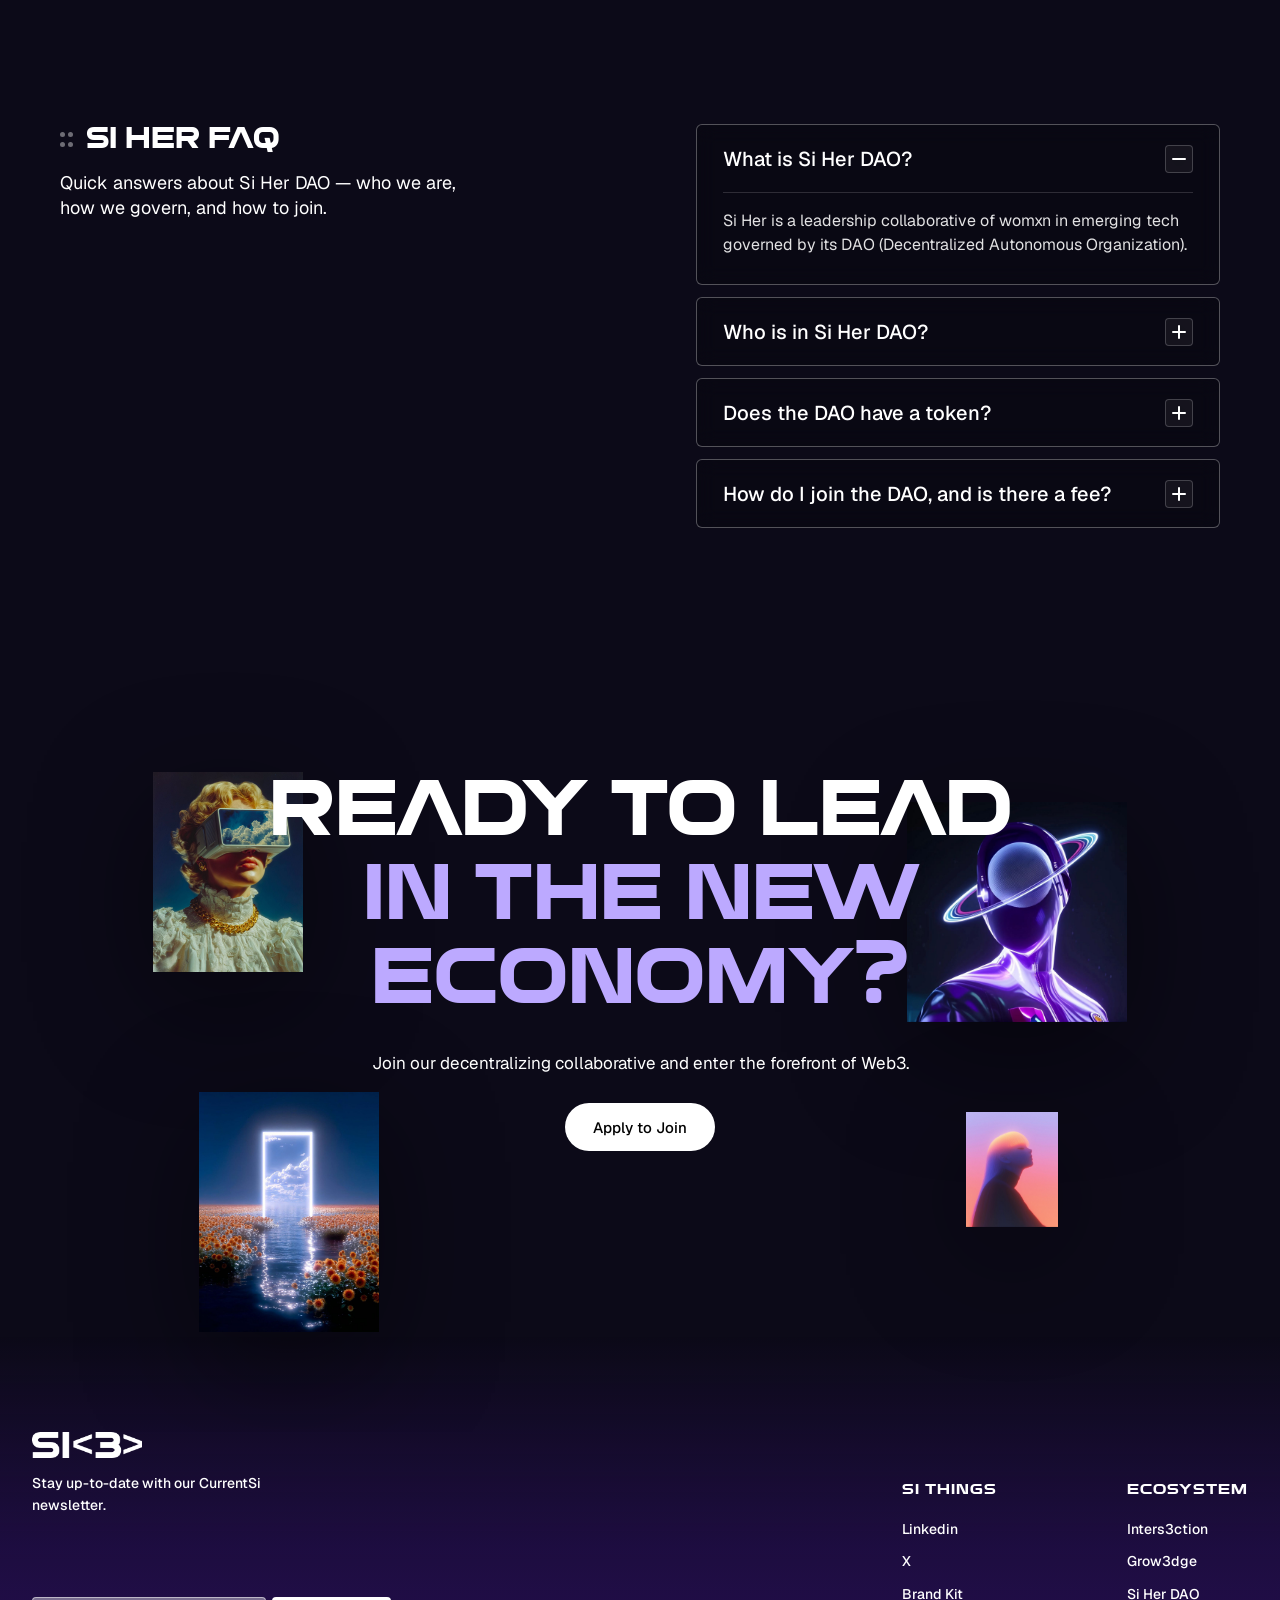
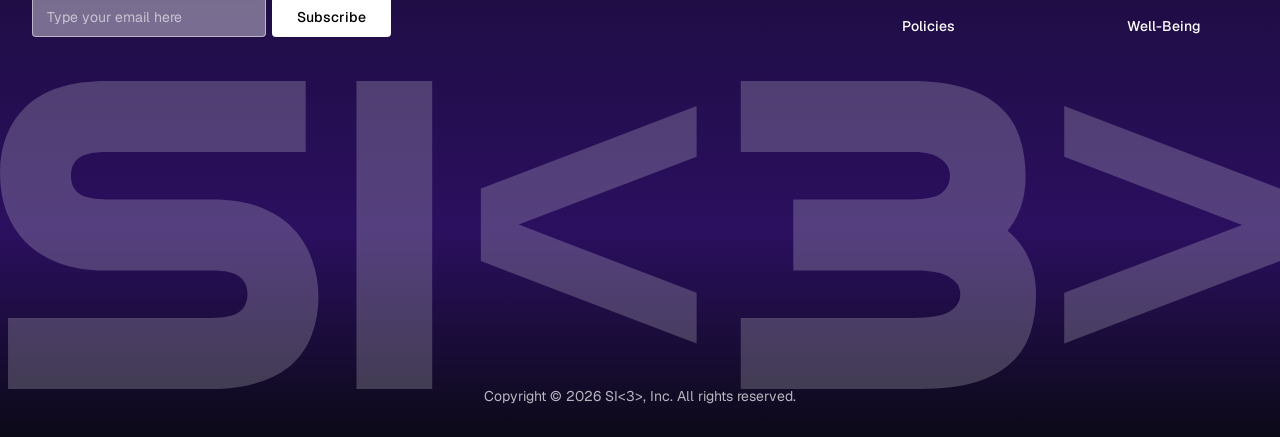
==== commit 726062fb: "Update dao.html Increased blur value" ====
--- a/dao.html
+++ b/dao.html
@@ -1343,8 +1343,8 @@
         border: 1px solid rgba(255, 255, 255, 0.1);
         border-radius: 6px;
         background: rgba(6, 6, 6, 0.2);
-        backdrop-filter: blur(20px);
-        -webkit-backdrop-filter: blur(20px);
+        backdrop-filter: blur(50px);
+        -webkit-backdrop-filter: blur(50px);
       }
 
       .dao-map-pin-name {
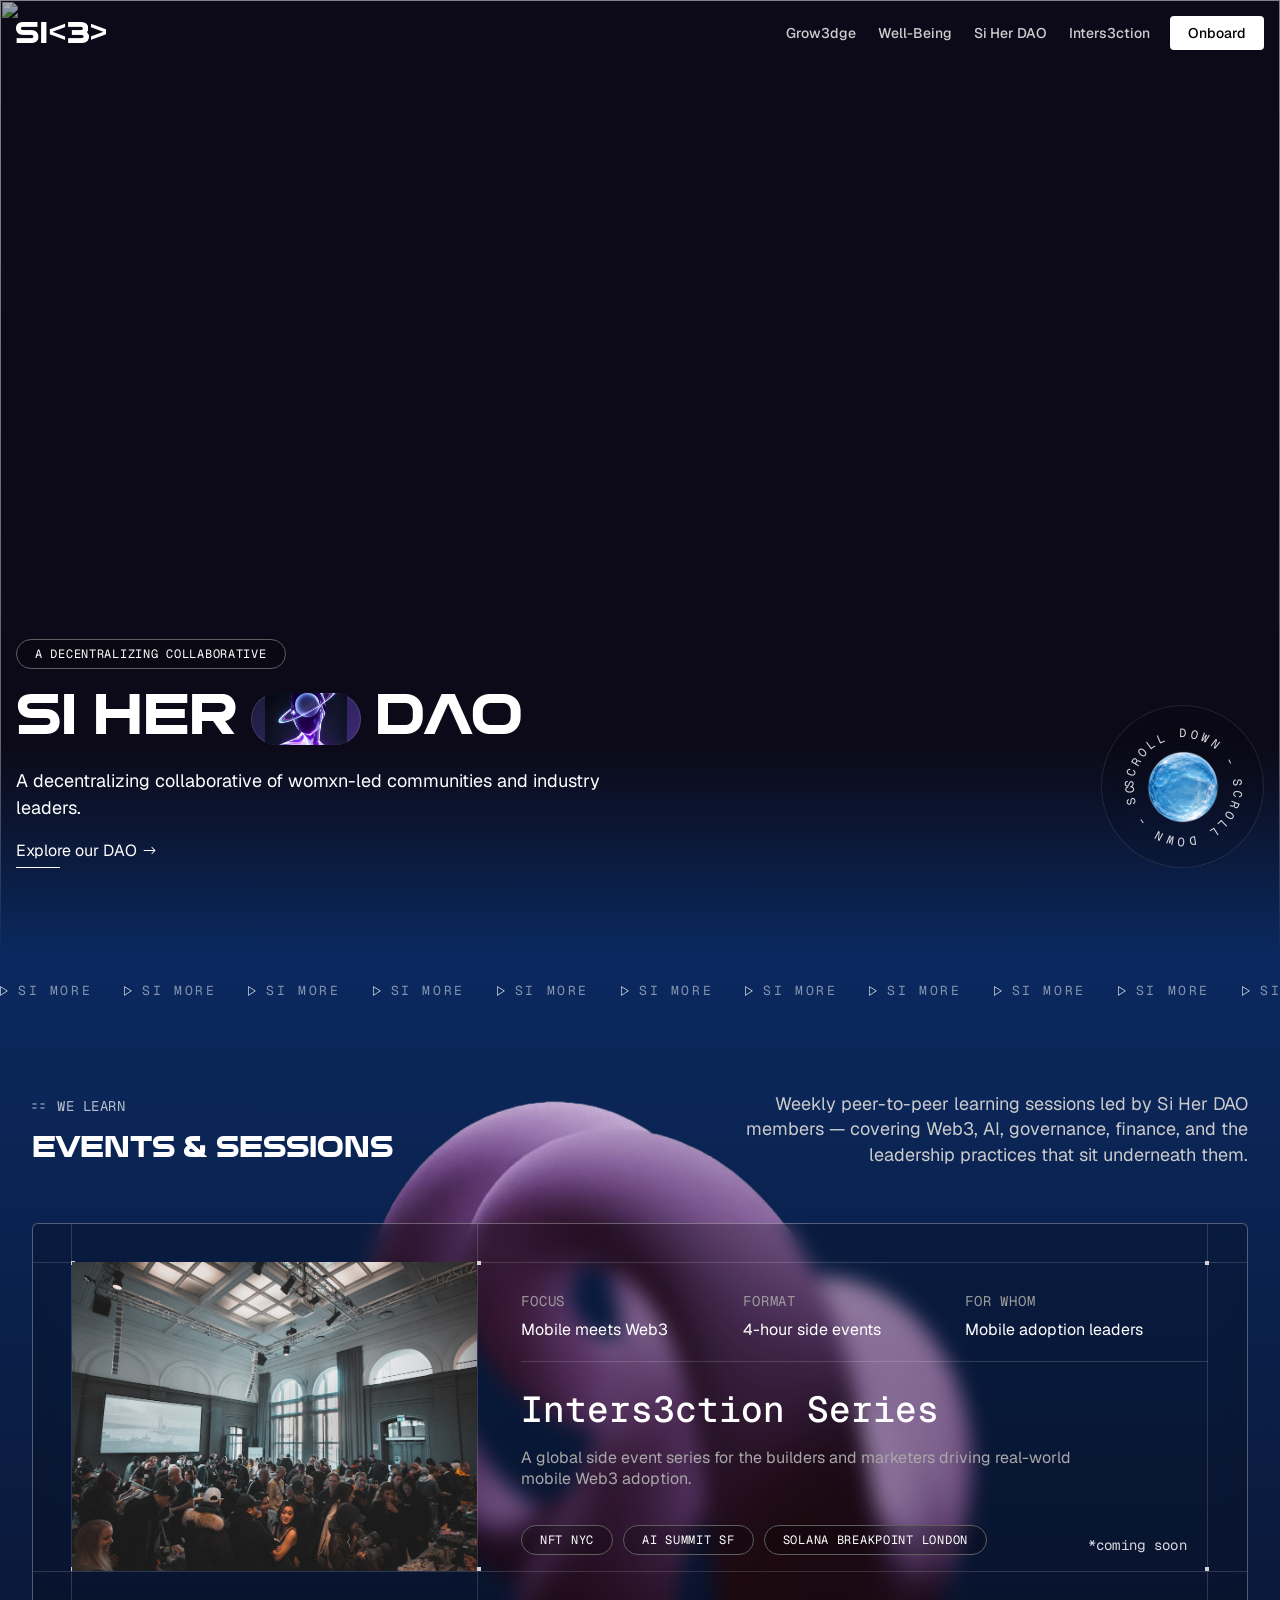
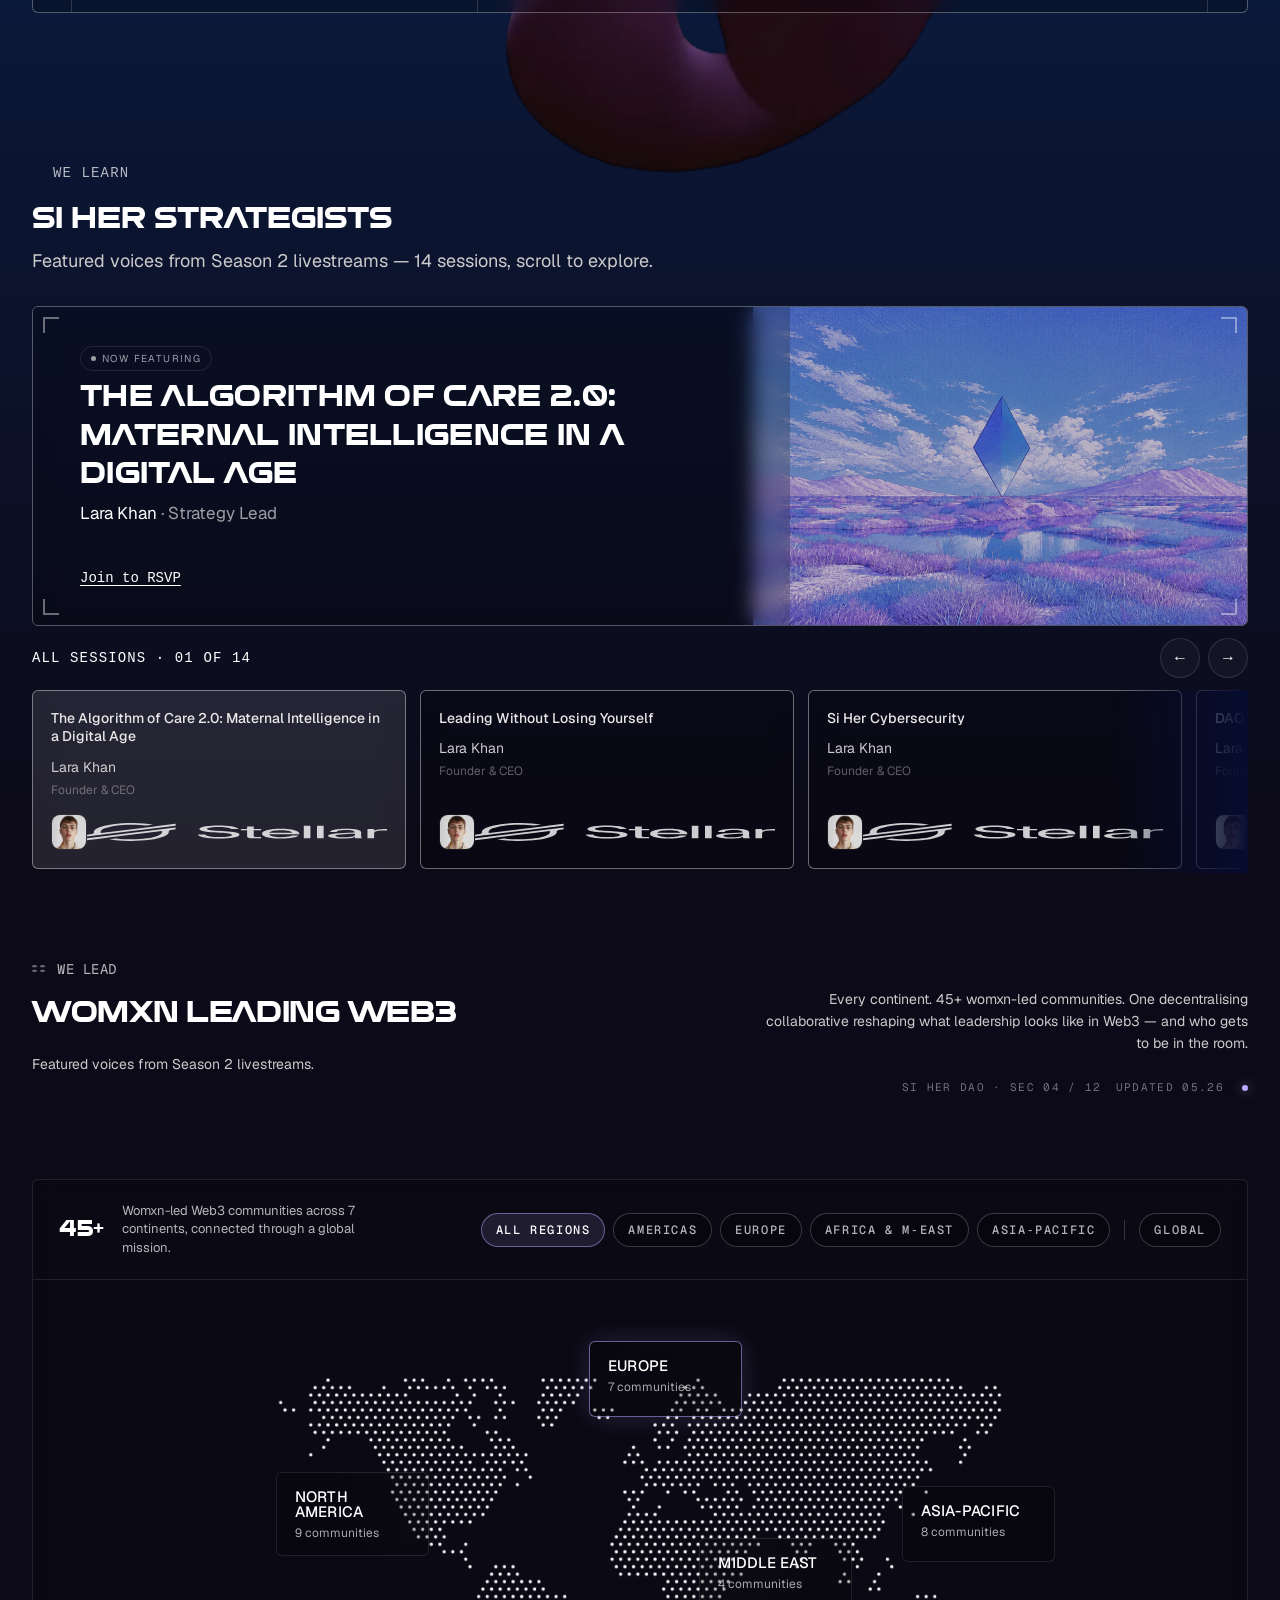
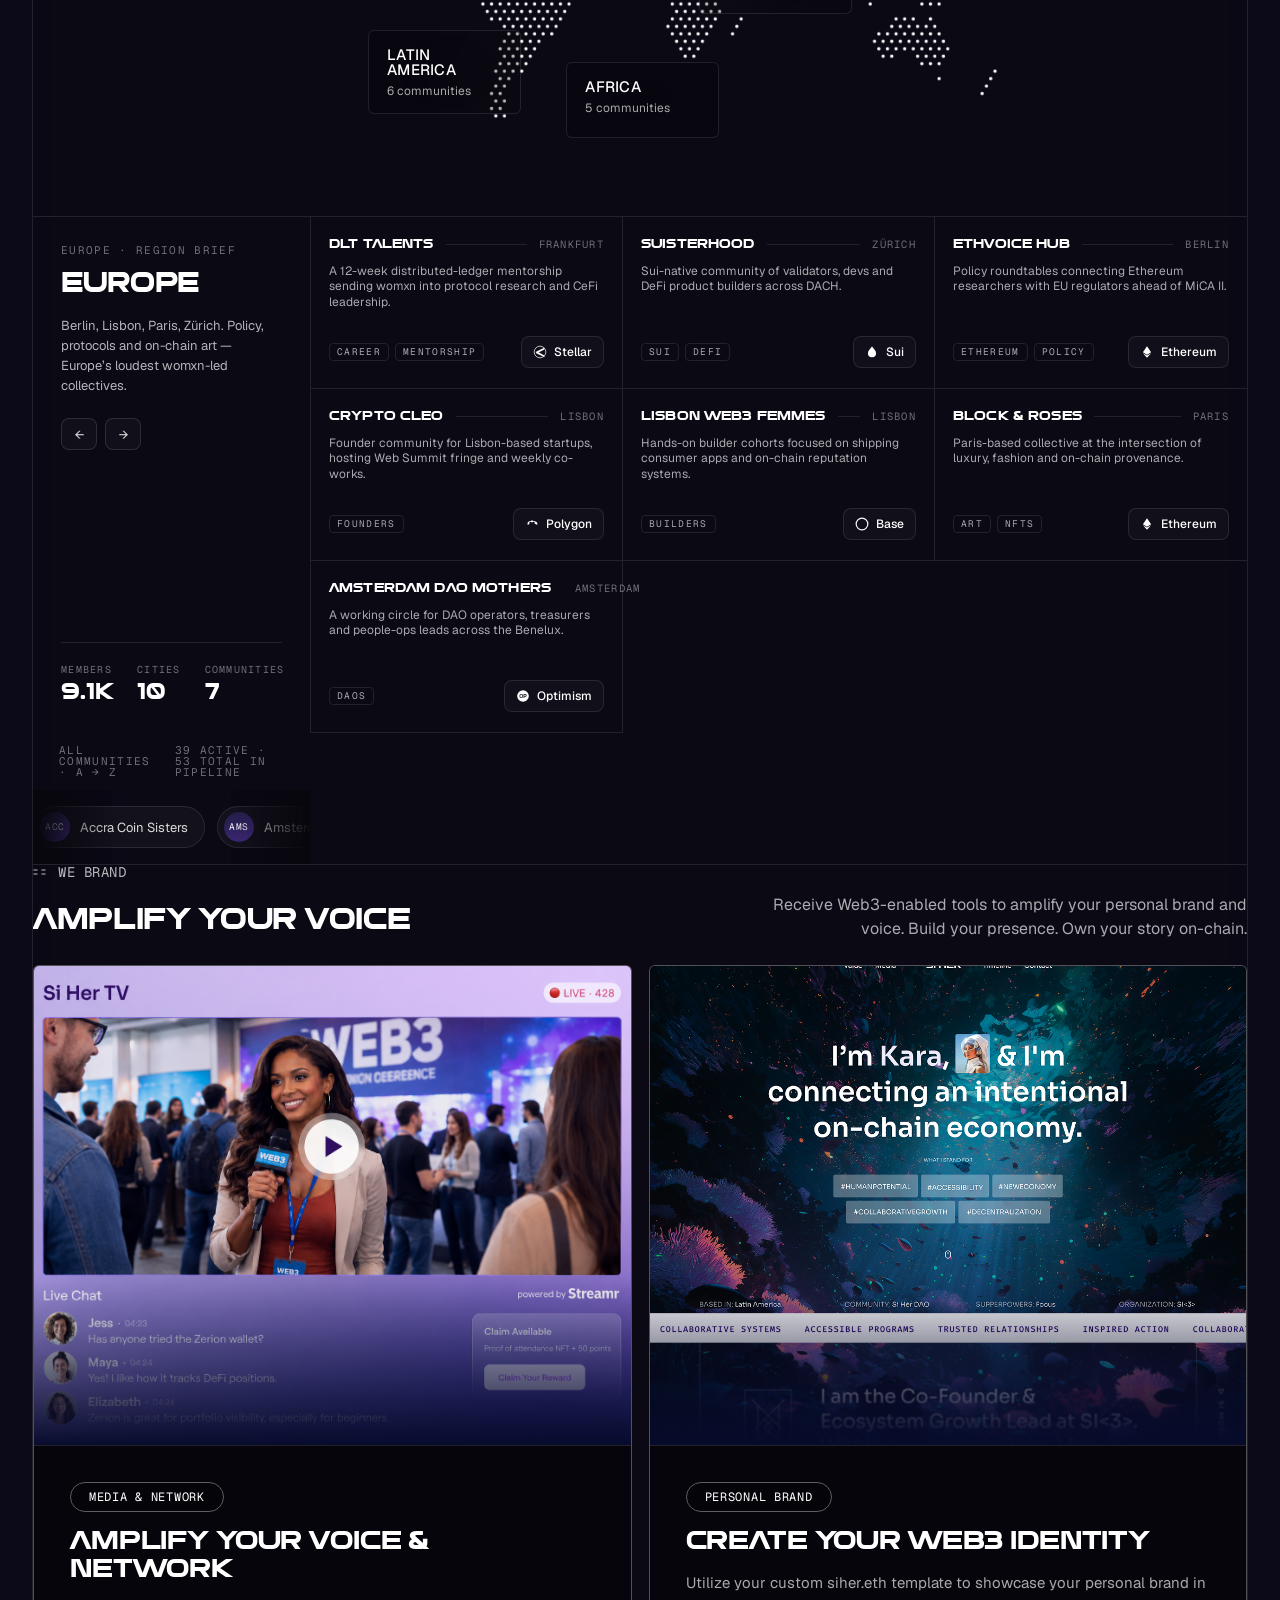
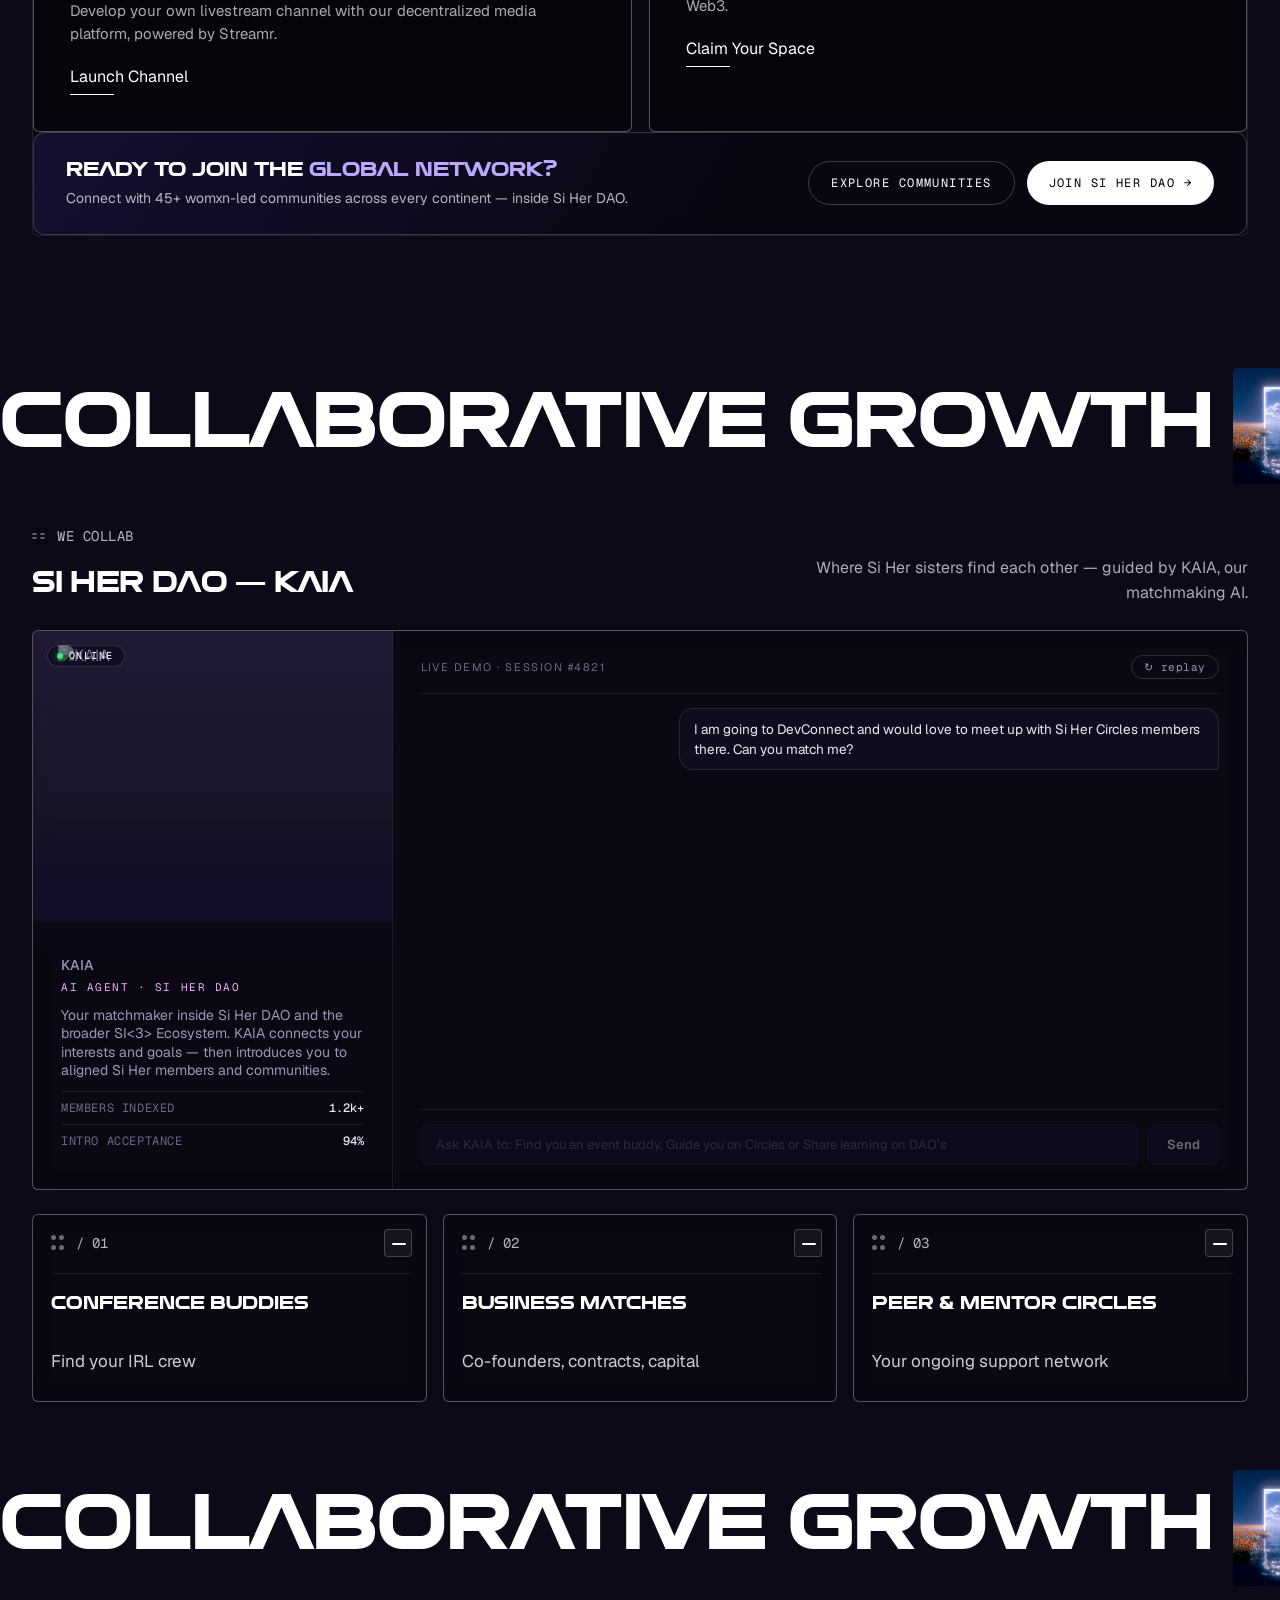
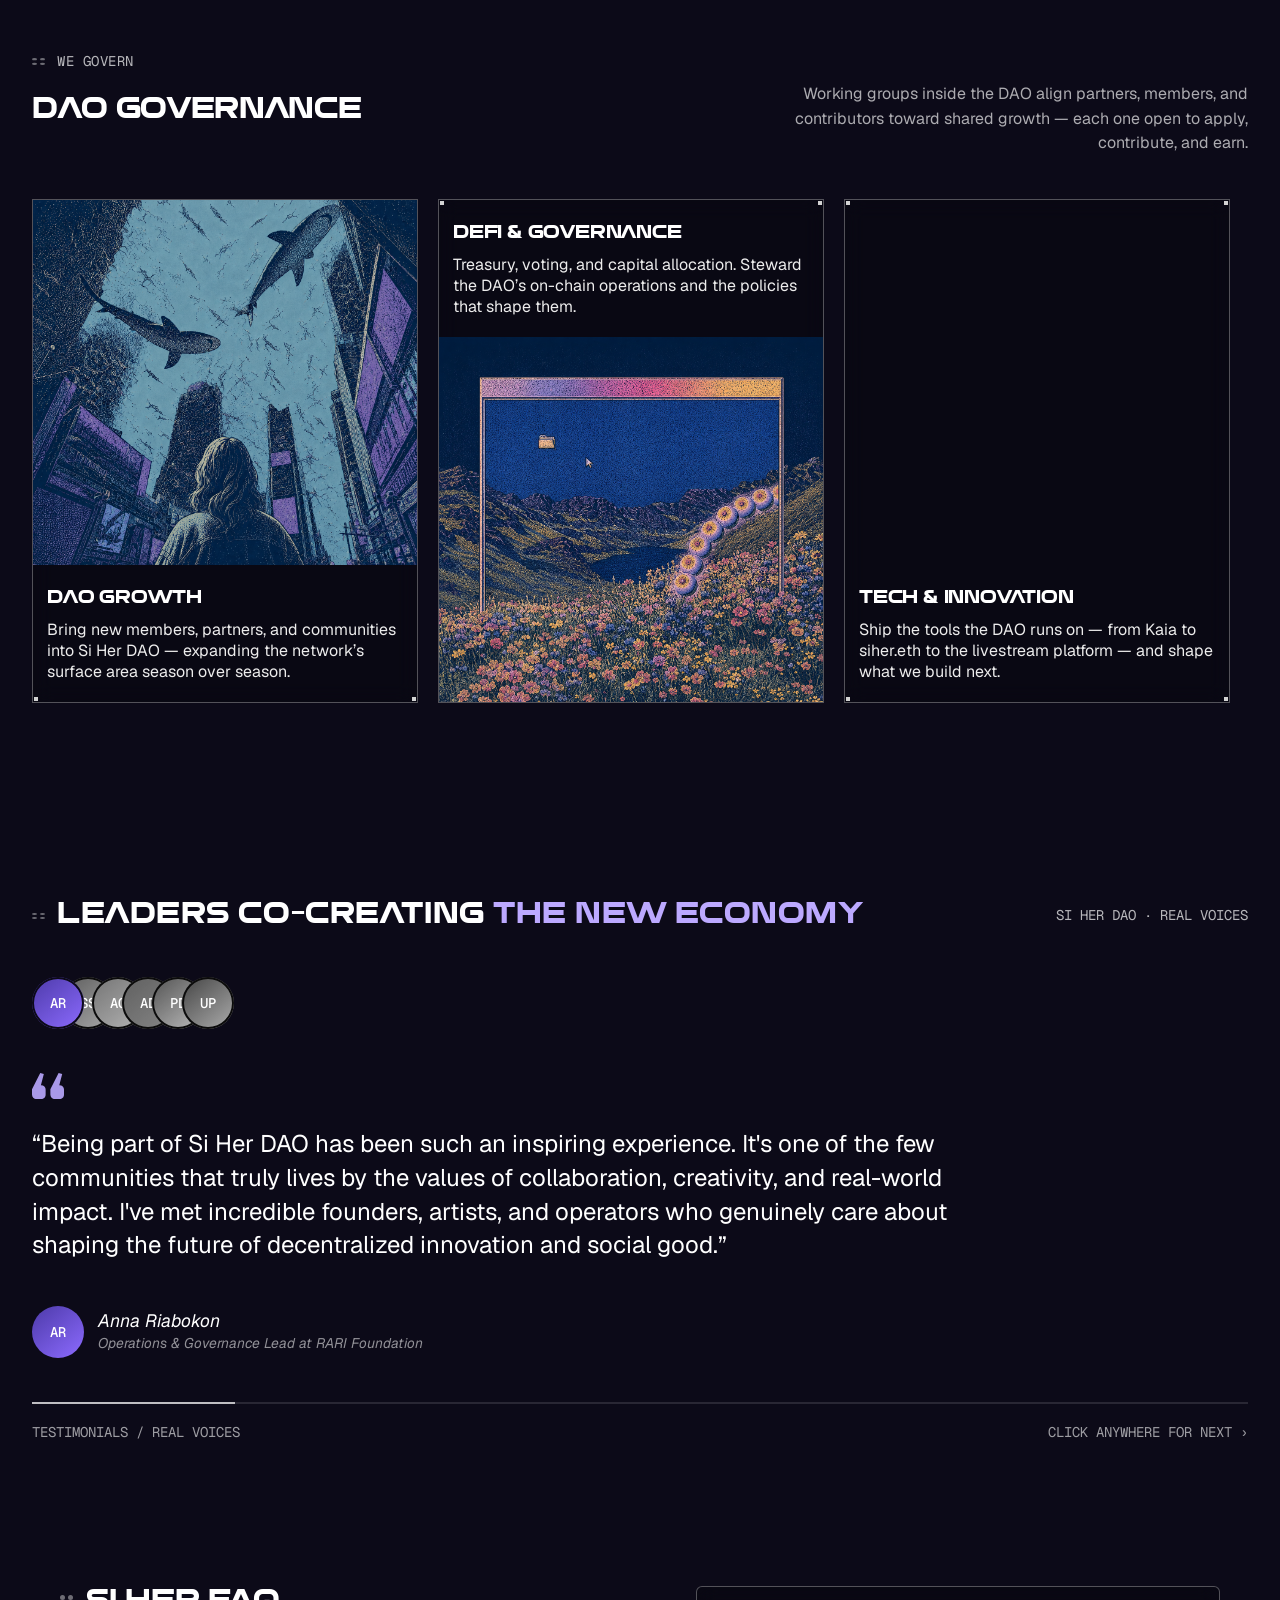
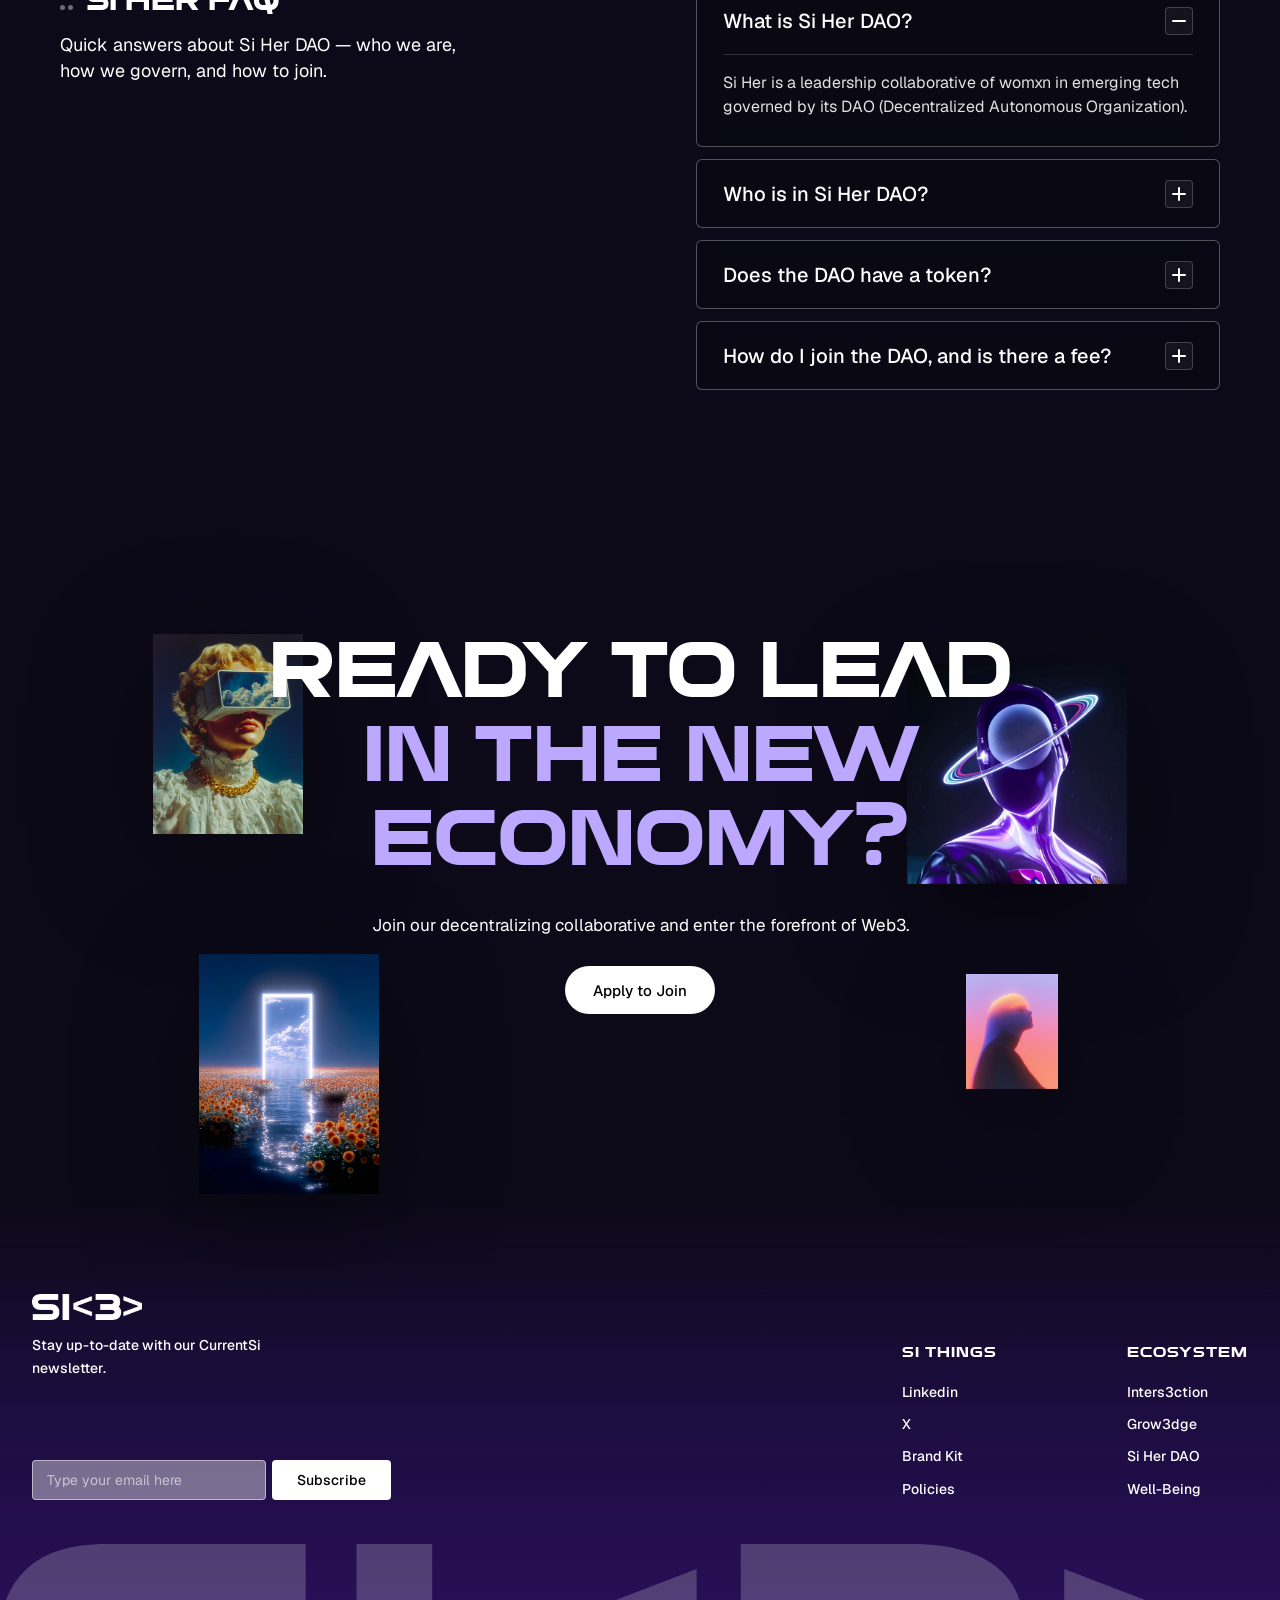
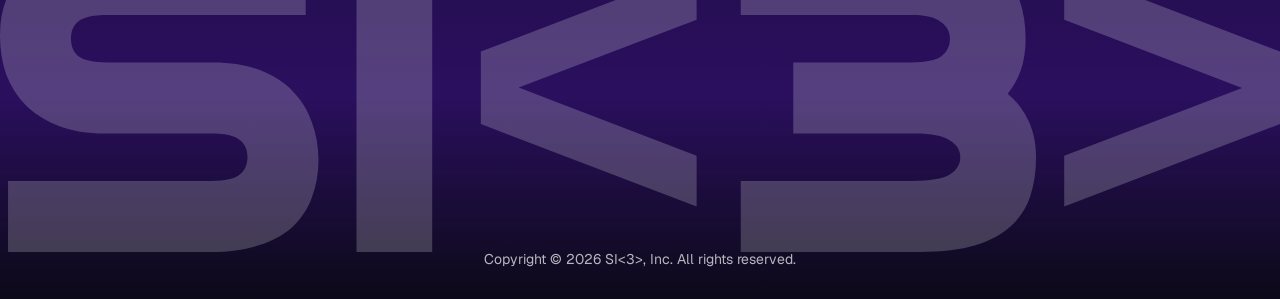
==== commit df2f4a74: "feat(we-lead): add Global tab + community-circle redesign (Figma 1:3318) Implements the updated Comm" ====
--- a/dao.html
+++ b/dao.html
@@ -1275,6 +1275,16 @@
         justify-content: flex-end;
       }
 
+      /* Vertical hairline separating the regional chips from the
+         standalone GLOBAL chip (Figma 1:3336). */
+      .dao-map-filters-divider {
+        width: 1px;
+        height: 20px;
+        margin: 0 6px;
+        background: rgba(255, 255, 255, 0.18);
+        flex-shrink: 0;
+      }
+
       .dao-map-chip {
         display: inline-flex;
         align-items: center;
@@ -1370,29 +1380,150 @@
         box-shadow: 0 0 28px rgba(188, 169, 255, 0.18);
       }
 
-      /* ----- Region drawer ----- */
+      /* ----- Global view (Figma 9:723) -----
+         When the GLOBAL chip is active the regional pins hide and a
+         borderless-collective hero takes over the stage: surreal image
+         on the left, copy + member/community stats on the right. */
+      .dao-map-global {
+        position: absolute;
+        inset: 0;
+        z-index: 3;
+        display: none;
+        align-items: center;
+        justify-content: center;
+        gap: 48px;
+        padding: 30px 135px;
+      }
+
+      .dao-map-stage.is-global .dao-map-global {
+        display: flex;
+      }
+
+      .dao-map-stage.is-global .dao-map-pin {
+        display: none !important;
+      }
+
+      .dao-map-global-img {
+        flex: 0 0 249px;
+        max-width: 38%;
+        aspect-ratio: 249 / 192;
+        overflow: hidden;
+        border-radius: 6px;
+        background: rgba(0, 0, 0, 0.3);
+      }
+
+      .dao-map-global-img img {
+        display: block;
+        width: 100%;
+        height: 100%;
+        object-fit: cover;
+      }
+
+      .dao-map-global-text {
+        flex: 0 1 395px;
+      }
+
+      .dao-map-global-title {
+        margin: 0;
+        font-family: var(--font-clesmont), "Clesmont Demo", var(--font-geist), Arial, sans-serif;
+        font-size: 32px;
+        font-weight: 400;
+        line-height: 1;
+        color: #fff;
+        text-transform: uppercase;
+        letter-spacing: 0.32px;
+      }
+
+      .dao-map-global-desc {
+        margin: 18px 0 0;
+        font-family: var(--font-geist), system-ui, -apple-system, Arial, sans-serif;
+        font-size: 15px;
+        line-height: 1.3;
+        color: rgba(255, 255, 255, 0.8);
+      }
+
+      .dao-map-global-line {
+        height: 1px;
+        margin: 24px 0 0;
+        background: rgba(255, 255, 255, 0.12);
+      }
+
+      .dao-map-global-stats {
+        display: flex;
+        gap: 36px;
+        margin: 24px 0 0;
+      }
+
+      .dao-map-global-stat {
+        display: flex;
+        flex-direction: column;
+        gap: 8px;
+      }
+
+      .dao-map-global-stat .v {
+        font-family: var(--font-clesmont), "Clesmont Demo", var(--font-geist), Arial, sans-serif;
+        font-size: 24px;
+        font-weight: 400;
+        line-height: 1;
+        color: #fff;
+        letter-spacing: -0.32px;
+      }
+
+      .dao-map-global-stat .k {
+        font-family: var(--font-geist-mono), monospace;
+        font-size: 12px;
+        line-height: 1;
+        letter-spacing: 0.12px;
+        text-transform: uppercase;
+        color: rgba(255, 255, 255, 0.6);
+      }
+
+      /* ----- Region drawer (Figma 1:3451) — brief + 3-col card grid ----- */
       .dao-map-drawer {
         display: grid;
-        grid-template-columns: 320px minmax(0, 1fr) 300px;
+        grid-template-columns: 278px minmax(0, 1fr);
         align-items: stretch;
         min-height: 493px;
         border-bottom: 1px solid rgba(255, 255, 255, 0.1);
       }
 
-      .dao-map-drawer-l,
-      .dao-map-drawer-r {
+      .dao-map-drawer-l {
         position: relative;
         display: flex;
         flex-direction: column;
         padding: 28px;
-      }
-
-      .dao-map-drawer-l {
         border-right: 1px solid rgba(255, 255, 255, 0.1);
       }
 
-      .dao-map-drawer-r {
-        border-left: 1px solid rgba(255, 255, 255, 0.1);
+      /* Prev / next region stepper (Figma 12:760). */
+      .dao-map-brief-nav {
+        display: flex;
+        gap: 8px;
+        margin: 22px 0 0;
+      }
+
+      .dao-map-brief-arrow {
+        display: inline-flex;
+        align-items: center;
+        justify-content: center;
+        width: 36px;
+        height: 32px;
+        padding: 0;
+        border: 1px solid rgba(255, 255, 255, 0.12);
+        border-radius: 8px;
+        background: rgba(255, 255, 255, 0.03);
+        color: rgba(255, 255, 255, 0.8);
+        font-family: var(--font-geist-mono), monospace;
+        font-size: 15px;
+        line-height: 1;
+        cursor: pointer;
+        transition: color 0.18s ease, border-color 0.18s ease, background 0.18s ease;
+      }
+
+      .dao-map-brief-arrow:hover {
+        color: #fff;
+        border-color: rgba(255, 255, 255, 0.4);
+        background: rgba(255, 255, 255, 0.06);
       }
 
       .dao-map-brief-eyebrow {
@@ -1464,28 +1595,24 @@
         color: #fff;
       }
 
-      /* Centre column — 6 community cards in 2-col grid */
+      /* Centre column — community cards in a 3-col grid (Figma 1:3471) */
       .dao-map-drawer-list {
         display: grid;
-        grid-template-columns: repeat(2, minmax(0, 1fr));
-        grid-auto-rows: minmax(0, 1fr);
+        grid-template-columns: repeat(3, minmax(0, 1fr));
+        grid-auto-rows: minmax(172px, auto);
       }
 
       .dao-map-comm {
         display: flex;
         flex-direction: column;
-        padding: 26px 22px;
+        padding: 20px 18px;
         border-right: 1px solid rgba(255, 255, 255, 0.1);
         border-bottom: 1px solid rgba(255, 255, 255, 0.1);
         transition: background 0.18s ease;
       }
 
-      .dao-map-comm:nth-child(2n) {
+      .dao-map-comm:nth-child(3n) {
         border-right: 0;
-      }
-
-      .dao-map-comm:nth-last-child(-n+2) {
-        border-bottom: 0;
       }
 
       .dao-map-comm:hover {
@@ -1498,31 +1625,15 @@
         gap: 12px;
       }
 
-      .dao-map-comm-logo {
-        display: inline-flex;
-        align-items: center;
-        justify-content: center;
-        flex-shrink: 0;
-        width: 36px;
-        height: 36px;
-        border: 1px solid rgba(255, 255, 255, 0.2);
-        border-radius: 6px;
-        background: linear-gradient(140deg, #1c1d3d 0%, #4b2d8f 100%);
-        font-family: var(--font-geist-mono), monospace;
-        font-size: 10px;
-        font-weight: 500;
-        letter-spacing: 0.48px;
-        color: #fff;
-      }
-
       .dao-map-comm-name {
-        font-family: var(--font-geist), system-ui, -apple-system, Arial, sans-serif;
-        font-size: 16px;
-        font-weight: 500;
+        font-family: var(--font-clesmont), "Clesmont Demo", var(--font-geist), Arial, sans-serif;
+        font-size: 14px;
+        font-weight: 400;
         line-height: 1.1;
         color: #fff;
         text-transform: uppercase;
-        letter-spacing: 0.16px;
+        letter-spacing: 0.14px;
+        white-space: nowrap;
       }
 
       .dao-map-comm-divider {
@@ -1533,26 +1644,37 @@
 
       .dao-map-comm-city {
         font-family: var(--font-geist-mono), monospace;
-        font-size: 11px;
+        font-size: 10.5px;
         line-height: 1;
         letter-spacing: 1.26px;
         text-transform: uppercase;
+        color: rgba(255, 255, 255, 0.42);
+        white-space: nowrap;
+        flex-shrink: 0;
+      }
+
+      .dao-map-comm p {
+        margin: 12px 0 0;
+        font-family: var(--font-geist), system-ui, -apple-system, Arial, sans-serif;
+        font-size: 12px;
+        line-height: 1.3;
         color: rgba(255, 255, 255, 0.66);
       }
 
-      .dao-map-comm p {
-        margin: 14px 0 0;
-        font-family: var(--font-geist), system-ui, -apple-system, Arial, sans-serif;
-        font-size: 13px;
-        line-height: 1.5;
-        color: rgba(255, 255, 255, 0.7);
+      /* Footer — tags on the left, partner badge on the right. */
+      .dao-map-comm-foot {
+        display: flex;
+        align-items: center;
+        justify-content: space-between;
+        gap: 12px;
+        margin-top: auto;
+        padding-top: 18px;
       }
 
       .dao-map-comm-tags {
         display: flex;
         gap: 6px;
-        margin-top: auto;
-        padding-top: 14px;
+        flex-wrap: wrap;
       }
 
       .dao-map-comm-tags span {
@@ -1560,14 +1682,43 @@
         align-items: center;
         height: 18px;
         padding: 0 7px;
-        border: 1px solid rgba(255, 255, 255, 0.2);
+        border: 1px solid rgba(255, 255, 255, 0.1);
         border-radius: 4px;
         font-family: var(--font-geist-mono), monospace;
         font-size: 9.5px;
         line-height: 1;
-        letter-spacing: 1.26px;
+        letter-spacing: 1.33px;
         text-transform: uppercase;
-        color: rgba(255, 255, 255, 0.7);
+        color: rgba(255, 255, 255, 0.66);
+      }
+
+      /* Partner badge (Figma 12:790) — chain/partner logo + name. */
+      .dao-map-comm-partner {
+        display: inline-flex;
+        align-items: center;
+        gap: 7px;
+        height: 32px;
+        padding: 0 11px;
+        border: 1px solid rgba(255, 255, 255, 0.1);
+        border-radius: 8px;
+        background: rgba(255, 255, 255, 0.03);
+        flex-shrink: 0;
+      }
+
+      .dao-map-comm-partner svg {
+        width: 14px;
+        height: 14px;
+        color: #fff;
+        flex-shrink: 0;
+      }
+
+      .dao-map-comm-partner span {
+        font-family: var(--font-geist), system-ui, -apple-system, Arial, sans-serif;
+        font-size: 12px;
+        font-weight: 500;
+        line-height: 1;
+        color: #fff;
+        white-space: nowrap;
       }
 
       /* Right column — Connect with EUROPE */
@@ -2017,11 +2168,12 @@
         .dao-map-head { flex-direction: column; align-items: flex-start; gap: 18px; }
         .dao-map-filters { justify-content: flex-start; }
         .dao-map-stage { padding: 24px 24px; }
+        .dao-map-global { padding: 24px; gap: 28px; }
         .dao-map-drawer { grid-template-columns: 1fr; }
-        .dao-map-drawer-l,
-        .dao-map-drawer-r { border-left: 0; border-right: 0; border-bottom: 1px solid rgba(255, 255, 255, 0.1); }
-        .dao-map-drawer-list { grid-template-columns: 1fr; }
-        .dao-map-comm { border-right: 0; }
+        .dao-map-drawer-l { border-right: 0; border-bottom: 1px solid rgba(255, 255, 255, 0.1); }
+        .dao-map-drawer-list { grid-template-columns: repeat(2, minmax(0, 1fr)); }
+        .dao-map-comm:nth-child(3n) { border-right: 1px solid rgba(255, 255, 255, 0.1); }
+        .dao-map-comm:nth-child(2n) { border-right: 0; }
         .dao-brand-head { flex-direction: column; align-items: flex-start; gap: 18px; }
         .dao-brand-head-right { padding-top: 0; align-items: flex-start; }
         .dao-brand-head-right p { text-align: left; max-width: none; }
@@ -2037,6 +2189,12 @@
         .dao-map-pin-bubble { padding: 12px 14px; }
         .dao-map-pin-name { font-size: 13px; }
         .dao-map-pin-count { font-size: 11px; }
+        .dao-map-global { flex-direction: column; align-items: flex-start; gap: 18px; padding: 16px; }
+        .dao-map-global-img { flex-basis: auto; width: 60%; max-width: 200px; }
+        .dao-map-global-title { font-size: 26px; }
+        .dao-map-global-desc { font-size: 13px; }
+        .dao-map-drawer-list { grid-template-columns: 1fr; }
+        .dao-map-comm:nth-child(2n) { border-right: 0; }
         .dao-map-brief-title { font-size: 24px; }
         .dao-map-meta { gap: 18px; flex-wrap: wrap; }
         .dao-map-meta-item dd { font-size: 20px; }
@@ -3863,7 +4021,7 @@
                 <p class="dao-lead-subtitle">Featured voices from Season 2 livestreams.</p>
               </div>
               <div class="dao-lead-header-right">
-                <p>Every continent. 50+ womxn-led communities. One decentralising collaborative reshaping what leadership looks like in Web3 &mdash; and who gets to be in the room.</p>
+                <p>Every continent. 45+ womxn-led communities. One decentralising collaborative reshaping what leadership looks like in Web3 &mdash; and who gets to be in the room.</p>
                 <div class="dao-lead-stamp" aria-hidden="true">
                   <span>SI HER DAO · SEC 04 / 12</span>
                   <span>UPDATED 05.26</span>
@@ -3878,8 +4036,8 @@
             <div class="dao-map">
               <header class="dao-map-head">
                 <div class="dao-map-stat">
-                  <span class="dao-map-stat-num">50+</span>
-                  <span class="dao-map-stat-label">Womxn-led communities across 7 continents, connected through SI U.</span>
+                  <span class="dao-map-stat-num">45+</span>
+                  <span class="dao-map-stat-label">Womxn-led Web3 communities across 7 continents, connected through a global mission.</span>
                 </div>
                 <div class="dao-map-filters" role="tablist" aria-label="Filter by region">
                   <button class="dao-map-chip is-active" type="button" role="tab" aria-selected="true" data-filter="all">All Regions</button>
@@ -3887,6 +4045,8 @@
                   <button class="dao-map-chip" type="button" role="tab" data-filter="europe">Europe</button>
                   <button class="dao-map-chip" type="button" role="tab" data-filter="africa">Africa &amp; M&#8209;East</button>
                   <button class="dao-map-chip" type="button" role="tab" data-filter="apac">Asia&#8209;Pacific</button>
+                  <span class="dao-map-filters-divider" aria-hidden="true"></span>
+                  <button class="dao-map-chip" type="button" role="tab" data-filter="global">Global</button>
                 </div>
               </header>
 
@@ -3912,8 +4072,8 @@
                     </div>
                   </div>
 
-                  <!-- Europe -->
-                  <div class="dao-map-pin" data-region="eu" style="--x: 44.6%; --y: 6.5%;">
+                  <!-- Europe — ACTIVE pin (default) -->
+                  <div class="dao-map-pin is-active" data-region="eu" style="--x: 44.6%; --y: 6.5%;">
                     <div class="dao-map-pin-bubble">
                       <div class="dao-map-pin-name">Europe</div>
                       <div class="dao-map-pin-count">7 communities</div>
@@ -3928,8 +4088,8 @@
                     </div>
                   </div>
 
-                  <!-- Africa — ACTIVE pin -->
-                  <div class="dao-map-pin is-active" data-region="af" style="--x: 42.2%; --y: 74%;">
+                  <!-- Africa -->
+                  <div class="dao-map-pin" data-region="af" style="--x: 42.2%; --y: 74%;">
                     <div class="dao-map-pin-bubble">
                       <div class="dao-map-pin-name">Africa</div>
                       <div class="dao-map-pin-count">5 communities</div>
@@ -3941,6 +4101,24 @@
                     <div class="dao-map-pin-bubble">
                       <div class="dao-map-pin-name">Asia-Pacific</div>
                       <div class="dao-map-pin-count">8 communities</div>
+                    </div>
+                  </div>
+                </div>
+
+                <!-- Global view (Figma 9:723) — shown when the GLOBAL chip
+                     is active; pins hide and this borderless-collective
+                     hero takes over the stage. -->
+                <div class="dao-map-global" aria-hidden="true">
+                  <div class="dao-map-global-img">
+                    <img src="./si-assets/dao-global-hero.png" alt="" loading="lazy" decoding="async" />
+                  </div>
+                  <div class="dao-map-global-text">
+                    <h3 class="dao-map-global-title">Global</h3>
+                    <p class="dao-map-global-desc">Borderless womxn-led collectives co-creating a regenerative Web3 &mdash; communities that operate across continents and identify as global rather than regional.</p>
+                    <div class="dao-map-global-line" aria-hidden="true"></div>
+                    <div class="dao-map-global-stats">
+                      <div class="dao-map-global-stat"><span class="v">2.5k</span><span class="k">Members</span></div>
+                      <div class="dao-map-global-stat"><span class="v">12</span><span class="k">Communities</span></div>
                     </div>
                   </div>
                 </div>
@@ -3955,7 +4133,10 @@
                   <span class="dao-map-brief-eyebrow">Europe · Region Brief</span>
                   <h3 class="dao-map-brief-title">Europe</h3>
                   <p class="dao-map-brief-desc">Berlin, Lisbon, Paris, Zürich. Policy, protocols and on-chain art — Europe&rsquo;s loudest womxn-led collectives.</p>
-                  <div class="dao-map-brief-image" aria-hidden="true"></div>
+                  <div class="dao-map-brief-nav">
+                    <button class="dao-map-brief-arrow" type="button" data-nav="prev" aria-label="Previous region">&#8592;</button>
+                    <button class="dao-map-brief-arrow" type="button" data-nav="next" aria-label="Next region">&#8594;</button>
+                  </div>
                   <dl class="dao-map-meta">
                     <div class="dao-map-meta-item">
                       <dt>Members</dt>
@@ -3972,104 +4153,21 @@
                   </dl>
                 </aside>
 
+                <!-- Community cards — rebuilt by JS per active region.
+                     This static Europe set is the first-paint fallback. -->
                 <div class="dao-map-drawer-list">
                   <article class="dao-map-comm">
                     <header>
-                      <span class="dao-map-comm-logo">DLT</span>
                       <span class="dao-map-comm-name">DLT Talents</span>
                       <span class="dao-map-comm-divider" aria-hidden="true"></span>
                       <span class="dao-map-comm-city">Frankfurt</span>
                     </header>
                     <p>A 12-week distributed-ledger mentorship sending womxn into protocol research and CeFi leadership.</p>
-                    <div class="dao-map-comm-tags">
-                      <span>Career</span>
-                      <span>Mentorship</span>
-                    </div>
-                  </article>
-
-                  <article class="dao-map-comm">
-                    <header>
-                      <span class="dao-map-comm-logo">SUI</span>
-                      <span class="dao-map-comm-name">Suisterhood</span>
-                      <span class="dao-map-comm-divider" aria-hidden="true"></span>
-                      <span class="dao-map-comm-city">Zürich</span>
-                    </header>
-                    <p>Sui-native community of validators, devs and DeFi product builders across DACH.</p>
-                    <div class="dao-map-comm-tags">
-                      <span>Sui</span>
-                      <span>DeFi</span>
-                    </div>
-                  </article>
-
-                  <article class="dao-map-comm">
-                    <header>
-                      <span class="dao-map-comm-logo">EVH</span>
-                      <span class="dao-map-comm-name">EthVoice Hub</span>
-                      <span class="dao-map-comm-divider" aria-hidden="true"></span>
-                      <span class="dao-map-comm-city">Berlin</span>
-                    </header>
-                    <p>Policy roundtables connecting Ethereum researchers with EU regulators ahead of MiCA II.</p>
-                    <div class="dao-map-comm-tags">
-                      <span>Ethereum</span>
-                      <span>Policy</span>
-                    </div>
-                  </article>
-
-                  <article class="dao-map-comm">
-                    <header>
-                      <span class="dao-map-comm-logo">CCL</span>
-                      <span class="dao-map-comm-name">Crypto Cleo</span>
-                      <span class="dao-map-comm-divider" aria-hidden="true"></span>
-                      <span class="dao-map-comm-city">Lisbon</span>
-                    </header>
-                    <p>Founder community for Lisbon-based startups, hosting Web Summit fringe and weekly co-works.</p>
-                    <div class="dao-map-comm-tags">
-                      <span>Founders</span>
-                    </div>
-                  </article>
-
-                  <article class="dao-map-comm">
-                    <header>
-                      <span class="dao-map-comm-logo">LWF</span>
-                      <span class="dao-map-comm-name">Lisbon Web3 Femmes</span>
-                      <span class="dao-map-comm-divider" aria-hidden="true"></span>
-                      <span class="dao-map-comm-city">Lisbon</span>
-                    </header>
-                    <p>Hands-on builder cohorts focused on shipping consumer apps and on-chain reputation systems.</p>
-                    <div class="dao-map-comm-tags">
-                      <span>Builders</span>
-                    </div>
-                  </article>
-
-                  <article class="dao-map-comm">
-                    <header>
-                      <span class="dao-map-comm-logo">BLR</span>
-                      <span class="dao-map-comm-name">Block &amp; Roses</span>
-                      <span class="dao-map-comm-divider" aria-hidden="true"></span>
-                      <span class="dao-map-comm-city">Paris</span>
-                    </header>
-                    <p>Paris-based collective at the intersection of luxury, fashion and on-chain provenance.</p>
-                    <div class="dao-map-comm-tags">
-                      <span>Art</span>
-                      <span>NFTs</span>
+                    <div class="dao-map-comm-foot">
+                      <div class="dao-map-comm-tags"><span>Career</span><span>Mentorship</span></div>
                     </div>
                   </article>
                 </div>
-
-                <aside class="dao-map-drawer-r" aria-label="Connect with Europe">
-                  <div class="dao-map-connect-image">
-                    <img src="./si-assets/dao-europe-connect.png" alt="" loading="lazy" decoding="async" />
-                  </div>
-                  <span class="dao-map-connect-eyebrow">Join</span>
-                  <h3 class="dao-map-connect-title">Connect with Europe</h3>
-                  <p class="dao-map-connect-desc">Discover their drops, salons and hackerhouses inside Si U &mdash; the membership layer for the collective.</p>
-                  <a class="dao-map-connect-browse" href="#">Browse all 7 communities &rarr;</a>
-                  <a class="dao-map-connect-cta" href="#">
-                    <span>Join SI U</span>
-                    <span class="dao-map-connect-cta-line" aria-hidden="true"></span>
-                  </a>
-                </aside>
-              </div>
 
               <!-- Logos rail — head strip + horizontal marquee of every
                    active community in the SI U network (A → Z). -->
@@ -4223,7 +4321,7 @@
             <div class="dao-lead-cta-bar">
               <div>
                 <div class="dao-lead-cta-text">Ready to join the <span>global network?</span></div>
-                <div class="dao-lead-cta-sub">Connect with 50+ womxn-led communities across every continent &mdash; inside Si Her DAO.</div>
+                <div class="dao-lead-cta-sub">Connect with 45+ womxn-led communities across every continent &mdash; inside Si Her DAO.</div>
               </div>
               <div class="dao-lead-cta-btns">
                 <a class="dao-lead-cta-outline" href="#">Explore Communities</a>
@@ -4655,7 +4753,7 @@
               <div class="dao-faq-answer-wrap">
                 <hr />
                 <!-- TODO: confirm copy with Kara -->
-                <p class="dao-faq-answer">Founders, operators, researchers, and contributors from 50+ womxn-led communities across Web3, AI, and emerging tech &mdash; plus partner ecosystems and aligned industry leaders.</p>
+                <p class="dao-faq-answer">Founders, operators, researchers, and contributors from 45+ womxn-led communities across Web3, AI, and emerging tech &mdash; plus partner ecosystems and aligned industry leaders.</p>
               </div>
             </details>
 
@@ -5036,10 +5134,11 @@
          All existing CSS classes are reused — no visual changes.
          ────────────────────────────────────────────────────────────── */
       (() => {
+        const stage  = document.querySelector(".dao-map-stage");
         const pins   = Array.from(document.querySelectorAll(".dao-map-pin[data-region]"));
         const chips  = Array.from(document.querySelectorAll(".dao-map-chip[data-filter]"));
         const drawer = document.querySelector(".dao-map-drawer");
-        if (!pins.length || !chips.length || !drawer) return;
+        if (!pins.length || !chips.length || !drawer || !stage) return;
 
         /* ── Data — mirrors the communities-map reference ── */
         const REGIONS = [
@@ -5049,6 +5148,7 @@
           { id:"me", label:"Middle East", short:"MENA", filter:"africa", desc:"Doha, Dubai and Tel Aviv. Sovereign-wealth-adjacent founders and protocol researchers operating across MENA.", members:"2.2k", cities:"4" },
           { id:"af", label:"Africa", short:"Africa", filter:"africa", desc:"Lagos, Nairobi, Accra, Cape Town. The fastest-growing on-chain user base, led from the ground up.", members:"5.3k", cities:"7" },
           { id:"ap", label:"Asia-Pacific", short:"APAC", filter:"apac", desc:"Hong Kong to Tokyo to Sydney. AI × crypto, restaking, and culture-first communities scaling across nine cities.", members:"11.7k", cities:"9" },
+          { id:"global", label:"Global", short:"Global", filter:"global", eyebrow:"Global · No Regional Anchor", desc:"Borderless womxn-led collectives co-creating a regenerative Web3 — operating across continents rather than anchored to one.", members:"2.5k", cities:"∞" },
         ];
 
         const COMMUNITIES = [
@@ -5091,54 +5191,79 @@
           { region:"ap", code:"SSD", name:"Seoul Sisters DAO", loc:"Seoul", focus:["Gaming"], desc:"Web3 gaming guild for womxn product leads operating across the Korean games industry." },
           { region:"ap", code:"MWG", name:"Manila Web3 Girls", loc:"Manila", focus:["On-ramps"], desc:"Manila’s largest Web3 community focused on play-to-earn aftercare and on-ramps." },
           { region:"ap", code:"SYD", name:"Sydney Crypto Co-op", loc:"Sydney", focus:["DeFi"], desc:"Australia & NZ DeFi co-op organising regional protocol-research summits in Sydney." },
+          { region:"global", code:"WIP", name:"Women in Privacy", loc:"Global", focus:["Privacy"], desc:"Privacy-focused collective spanning ZK researchers, cypherpunks and policy advocates worldwide." },
+          { region:"global", code:"BST", name:"Beast DAO", loc:"Global", focus:["DAO"], desc:"Borderless DAO of operators contributing to multi-chain treasuries and grants programs." },
+          { region:"global", code:"WS3", name:"WebSh3", loc:"Global", focus:["Network","Media"], desc:"Global media and networking layer for womxn shaping Web3 culture and IRL events." },
+          { region:"global", code:"ASW", name:"AllStars Women", loc:"Global", focus:["Network"], desc:"Curated global network connecting 2.6K+ womxn leaders across protocols, capital and policy." },
+          { region:"global", code:"D3P", name:"Dev3Pack", loc:"Global", focus:["Dev"], desc:"Engineering-first collective shipping open-source tooling for Web3 product teams worldwide." },
+          { region:"global", code:"WEP", name:"Women in Ethereum Protocol", loc:"Global", focus:["Protocol"], desc:"Core protocol contributors across Ethereum clients, EIPs and All Core Devs working groups." },
+          { region:"global", code:"ALN", name:"Alana Project", loc:"Global", focus:["Builders"], desc:"Builder accelerator for womxn founders launching consumer-facing on-chain products." },
+          { region:"global", code:"ECS", name:"EcstaSHE", loc:"Global", focus:["Culture"], desc:"Culture-led collective at the intersection of music, fashion and on-chain identity." },
+          { region:"global", code:"SUG", name:"Suisterhood Global", loc:"Global", focus:["Network"], desc:"Global chapter of Suisterhood organizing pan-continental hackathons and grants." },
+          { region:"global", code:"CSM", name:"Cosmos Cartel", loc:"Global", focus:["Cosmos"], desc:"Cosmos ecosystem-native collective active across appchains, IBC and shared security." },
+          { region:"global", code:"TST", name:"True Stars", loc:"Global", focus:["NFT"], desc:"NFT-native creator collective with 5.9K members across digital art and collectibles." },
+          { region:"global", code:"SHR", name:"Si Her", loc:"Global", focus:["DAO","Membership"], desc:"The membership layer of Si<3> — connecting all womxn-led Web3 communities under one DAO." },
         ];
 
+        /* ── Partner / chain badges (Figma 12:790) ── */
+        const PARTNER_LOGOS = {
+          stellar:  { name:"Stellar",  svg:`<svg viewBox="0 0 24 24" fill="none" xmlns="http://www.w3.org/2000/svg"><circle cx="12" cy="12" r="10" stroke="currentColor" stroke-width="1.2"/><path d="M19.5 4.5 4.5 12l3.2 1.6L19.5 7.7V4.5Zm-15 9 15 7.5v-3.2L7.7 11.4 4.5 13.5Z" fill="currentColor"/></svg>` },
+          sui:      { name:"Sui",      svg:`<svg viewBox="0 0 24 24" fill="none" xmlns="http://www.w3.org/2000/svg"><path d="M12 2.5c2.5 3.5 7 7 7 11.5a7 7 0 1 1-14 0c0-4.5 4.5-8 7-11.5Z" fill="currentColor"/></svg>` },
+          ethereum: { name:"Ethereum", svg:`<svg viewBox="0 0 24 24" fill="none" xmlns="http://www.w3.org/2000/svg"><path d="M12 2 5 12.5l7 4 7-4L12 2ZM5 14l7 8 7-8-7 4-7-4Z" fill="currentColor"/></svg>` },
+          polygon:  { name:"Polygon",  svg:`<svg viewBox="0 0 24 24" fill="none" xmlns="http://www.w3.org/2000/svg"><path d="M16.5 8 12 5.5 7.5 8v4l-3 1.5v-4L7.5 7 12 9.5 16.5 7 21 9.5v4L16.5 11V8Z" fill="currentColor"/></svg>` },
+          cosmos:   { name:"Cosmos",   svg:`<svg viewBox="0 0 24 24" fill="none" xmlns="http://www.w3.org/2000/svg"><ellipse cx="12" cy="12" rx="10" ry="4" stroke="currentColor" stroke-width="1.4"/><ellipse cx="12" cy="12" rx="10" ry="4" stroke="currentColor" stroke-width="1.4" transform="rotate(60 12 12)"/><ellipse cx="12" cy="12" rx="10" ry="4" stroke="currentColor" stroke-width="1.4" transform="rotate(120 12 12)"/><circle cx="12" cy="12" r="2" fill="currentColor"/></svg>` },
+          optimism: { name:"Optimism", svg:`<svg viewBox="0 0 24 24" fill="none" xmlns="http://www.w3.org/2000/svg"><circle cx="12" cy="12" r="10" fill="currentColor"/><text x="12" y="15.5" font-size="9" font-weight="700" text-anchor="middle" fill="#0b0b14" font-family="Arial">OP</text></svg>` },
+          base:     { name:"Base",     svg:`<svg viewBox="0 0 24 24" fill="none" xmlns="http://www.w3.org/2000/svg"><circle cx="12" cy="12" r="10" stroke="currentColor" stroke-width="2"/></svg>` },
+          arbitrum: { name:"Arbitrum", svg:`<svg viewBox="0 0 24 24" fill="none" xmlns="http://www.w3.org/2000/svg"><path d="M12 2 4 7v10l8 5 8-5V7l-8-5Zm0 3 5.5 3.5L12 12 6.5 8.5 12 5Z" fill="currentColor"/></svg>` },
+          solana:   { name:"Solana",   svg:`<svg viewBox="0 0 24 24" fill="none" xmlns="http://www.w3.org/2000/svg"><path d="M6 8.5h11L15 6H4l2 2.5Zm0 7h11L15 18H4l2-2.5ZM6 12h11l-2-2.5H4L6 12Z" fill="currentColor"/></svg>` },
+        };
+
+        const PARTNER_BY_CODE = {
+          SHG:"solana", ETH:"ethereum", HST:"ethereum", DFH:"arbitrum", BLD:"optimism", FM3:"base", W3M:"base", DDO:"optimism", CSN:"ethereum",
+          ESB:"ethereum", EVW:"ethereum", CMX:"polygon", CBA:"arbitrum", LTW:"optimism", BGO:"stellar",
+          DLT:"stellar", SUI:"sui", EVH:"ethereum", CCL:"polygon", LWF:"base", BLR:"ethereum", AMS:"optimism",
+          FMT:"polygon", DWS:"stellar", TAV:"arbitrum", DUF:"sui",
+          WBA:"stellar", ECT:"polygon", NFO:"stellar", CDS:"stellar", ACC:"stellar",
+          HKW:"cosmos", SYS:"sui", H3N:"arbitrum", TOW:"ethereum", SW3:"sui", SSD:"optimism", MWG:"polygon", SYD:"base",
+          WIP:"ethereum", BST:"optimism", WS3:"ethereum", ASW:"base", D3P:"arbitrum", WEP:"ethereum", ALN:"sui", ECS:"polygon", SUG:"cosmos", CSM:"cosmos", TST:"ethereum", SHR:"stellar",
+        };
+        const partnerFor = (code) => PARTNER_LOGOS[PARTNER_BY_CODE[code] || "ethereum"];
+
         /* ── Lookup helpers ── */
-        const regionById   = (id) => REGIONS.find((r) => r.id === id);
+        const regionById     = (id) => REGIONS.find((r) => r.id === id);
         const commsForRegion = (id) => COMMUNITIES.filter((c) => c.region === id);
 
+        /* Region cycle order for the prev / next stepper. */
+        const NAV_ORDER = ["na", "la", "eu", "me", "af", "ap", "global"];
+
         let activeFilter = "all";
-        let activeRegion = "eu"; // matches the static HTML default
-
-        /* ── Filter chips ── */
-        const applyFilter = (filterId) => {
+        let activeRegion = "eu";
+
+        const stageIsGlobal = (on) => stage.classList.toggle("is-global", on);
+
+        const setFilterChip = (filterId) => {
           activeFilter = filterId;
           chips.forEach((c) => {
             const on = c.dataset.filter === filterId;
             c.classList.toggle("is-active", on);
             c.setAttribute("aria-selected", on ? "true" : "false");
           });
+        };
+
+        const applyPinVisibility = (filterId) => {
           pins.forEach((p) => {
             const r = regionById(p.dataset.region);
-            if (!r) return;
-            const visible = filterId === "all" || r.filter === filterId;
+            const visible = filterId === "all" || (r && r.filter === filterId);
             p.style.display = visible ? "" : "none";
           });
         };
-
-        chips.forEach((c) => {
-          c.addEventListener("click", () => applyFilter(c.dataset.filter));
-        });
-
-        /* ── Pin click → update active pin + rebuild drawer ── */
-        const setActivePin = (regionId) => {
-          activeRegion = regionId;
-          pins.forEach((p) => p.classList.toggle("is-active", p.dataset.region === regionId));
-          renderDrawer(regionId);
-        };
-
-        pins.forEach((p) => {
-          p.style.cursor = "pointer";
-          p.addEventListener("click", () => setActivePin(p.dataset.region));
-        });
 
         /* ── Drawer rendering ── */
         const renderDrawer = (regionId) => {
           const r = regionById(regionId);
           if (!r) return;
-          const comms = commsForRegion(regionId).slice(0, 6);
-
-          /* Left panel — region brief */
+          const comms = commsForRegion(regionId);
+
           const drawerL = drawer.querySelector(".dao-map-drawer-l");
           if (drawerL) {
             drawerL.setAttribute("aria-label", r.label + " region brief");
@@ -5146,52 +5271,99 @@
             const title   = drawerL.querySelector(".dao-map-brief-title");
             const desc    = drawerL.querySelector(".dao-map-brief-desc");
             const metaDDs = drawerL.querySelectorAll(".dao-map-meta-item dd");
-            if (eyebrow) eyebrow.textContent = r.short + " · Region Brief";
+            if (eyebrow) eyebrow.textContent = r.eyebrow || (r.short + " · Region Brief");
             if (title) title.textContent = r.label;
             if (desc) desc.textContent = r.desc;
             if (metaDDs[0]) metaDDs[0].textContent = r.members;
             if (metaDDs[1]) metaDDs[1].textContent = r.cities;
-            if (metaDDs[2]) metaDDs[2].textContent = String(commsForRegion(regionId).length);
+            if (metaDDs[2]) metaDDs[2].textContent = String(comms.length);
           }
 
-          /* Centre — community cards */
           const list = drawer.querySelector(".dao-map-drawer-list");
           if (list) {
-            list.innerHTML = comms.map((c) => `
+            list.innerHTML = comms.map((c) => {
+              const p = partnerFor(c.code);
+              return `
               <article class="dao-map-comm">
                 <header>
-                  <span class="dao-map-comm-logo">${c.code}</span>
                   <span class="dao-map-comm-name">${c.name}</span>
                   <span class="dao-map-comm-divider" aria-hidden="true"></span>
                   <span class="dao-map-comm-city">${c.loc}</span>
                 </header>
                 <p>${c.desc}</p>
-                <div class="dao-map-comm-tags">
-                  ${c.focus.map((f) => `<span>${f}</span>`).join("")}
+                <div class="dao-map-comm-foot">
+                  <div class="dao-map-comm-tags">${c.focus.map((f) => `<span>${f}</span>`).join("")}</div>
+                  <div class="dao-map-comm-partner" title="Partner: ${p.name}">${p.svg}<span>${p.name}</span></div>
                 </div>
-              </article>`).join("");
+              </article>`;
+            }).join("");
           }
-
-          /* Right panel — connect CTA */
-          const drawerR = drawer.querySelector(".dao-map-drawer-r");
-          if (drawerR) {
-            drawerR.setAttribute("aria-label", "Connect with " + r.short);
-            const ctTitle = drawerR.querySelector(".dao-map-connect-title");
-            const ctBrowse = drawerR.querySelector(".dao-map-connect-browse");
-            if (ctTitle) ctTitle.textContent = "Connect with " + r.short;
-            if (ctBrowse) ctBrowse.innerHTML = "Browse all " + commsForRegion(regionId).length + " communities &rarr;";
+        };
+
+        /* ── Navigate to a region (pin, chip, or arrow) ── */
+        const goToRegion = (regionId) => {
+          const r = regionById(regionId);
+          if (!r) return;
+          activeRegion = regionId;
+
+          if (regionId === "global") {
+            stageIsGlobal(true);
+            setFilterChip("global");
+            pins.forEach((p) => p.classList.remove("is-active"));
+          } else {
+            stageIsGlobal(false);
+            setFilterChip(r.filter);
+            applyPinVisibility(r.filter);
+            pins.forEach((p) => p.classList.toggle("is-active", p.dataset.region === regionId));
           }
-
-          /* Also update the pin bubble counts */
-          pins.forEach((p) => {
-            const pr = p.dataset.region;
-            const cnt = commsForRegion(pr).length;
-            const countEl = p.querySelector(".dao-map-pin-count");
-            if (countEl) countEl.textContent = cnt + " communit" + (cnt === 1 ? "y" : "ies");
+          renderDrawer(regionId);
+        };
+
+        /* ── Filter chips ── */
+        chips.forEach((c) => {
+          c.addEventListener("click", () => {
+            const f = c.dataset.filter;
+            if (f === "global") { goToRegion("global"); return; }
+            if (f === "all") {
+              stageIsGlobal(false);
+              setFilterChip("all");
+              applyPinVisibility("all");
+              if (activeRegion === "global") activeRegion = "eu";
+              pins.forEach((p) => p.classList.toggle("is-active", p.dataset.region === activeRegion));
+              renderDrawer(activeRegion);
+              return;
+            }
+            /* Regional chip → jump the drawer to that group's lead region. */
+            const lead = REGIONS.find((r) => r.filter === f);
+            if (lead) goToRegion(lead.id);
           });
-        };
-
-        /* ── Initialise: populate pin counts from data ── */
+        });
+
+        /* ── Pin click → activate that region ── */
+        pins.forEach((p) => {
+          p.style.cursor = "pointer";
+          p.addEventListener("click", () => goToRegion(p.dataset.region));
+        });
+
+        /* ── Prev / next region stepper ── */
+        drawer.querySelectorAll(".dao-map-brief-arrow").forEach((btn) => {
+          btn.addEventListener("click", () => {
+            const dir = btn.dataset.nav === "prev" ? -1 : 1;
+            const i = NAV_ORDER.indexOf(activeRegion);
+            const next = NAV_ORDER[(i + dir + NAV_ORDER.length) % NAV_ORDER.length];
+            goToRegion(next);
+          });
+        });
+
+        /* ── Initialise: pin counts, All Regions active, Europe drawer ── */
+        pins.forEach((p) => {
+          const cnt = commsForRegion(p.dataset.region).length;
+          const countEl = p.querySelector(".dao-map-pin-count");
+          if (countEl) countEl.textContent = cnt + " communit" + (cnt === 1 ? "y" : "ies");
+        });
+        setFilterChip("all");
+        applyPinVisibility("all");
+        pins.forEach((p) => p.classList.toggle("is-active", p.dataset.region === activeRegion));
         renderDrawer(activeRegion);
       })();
     </script>
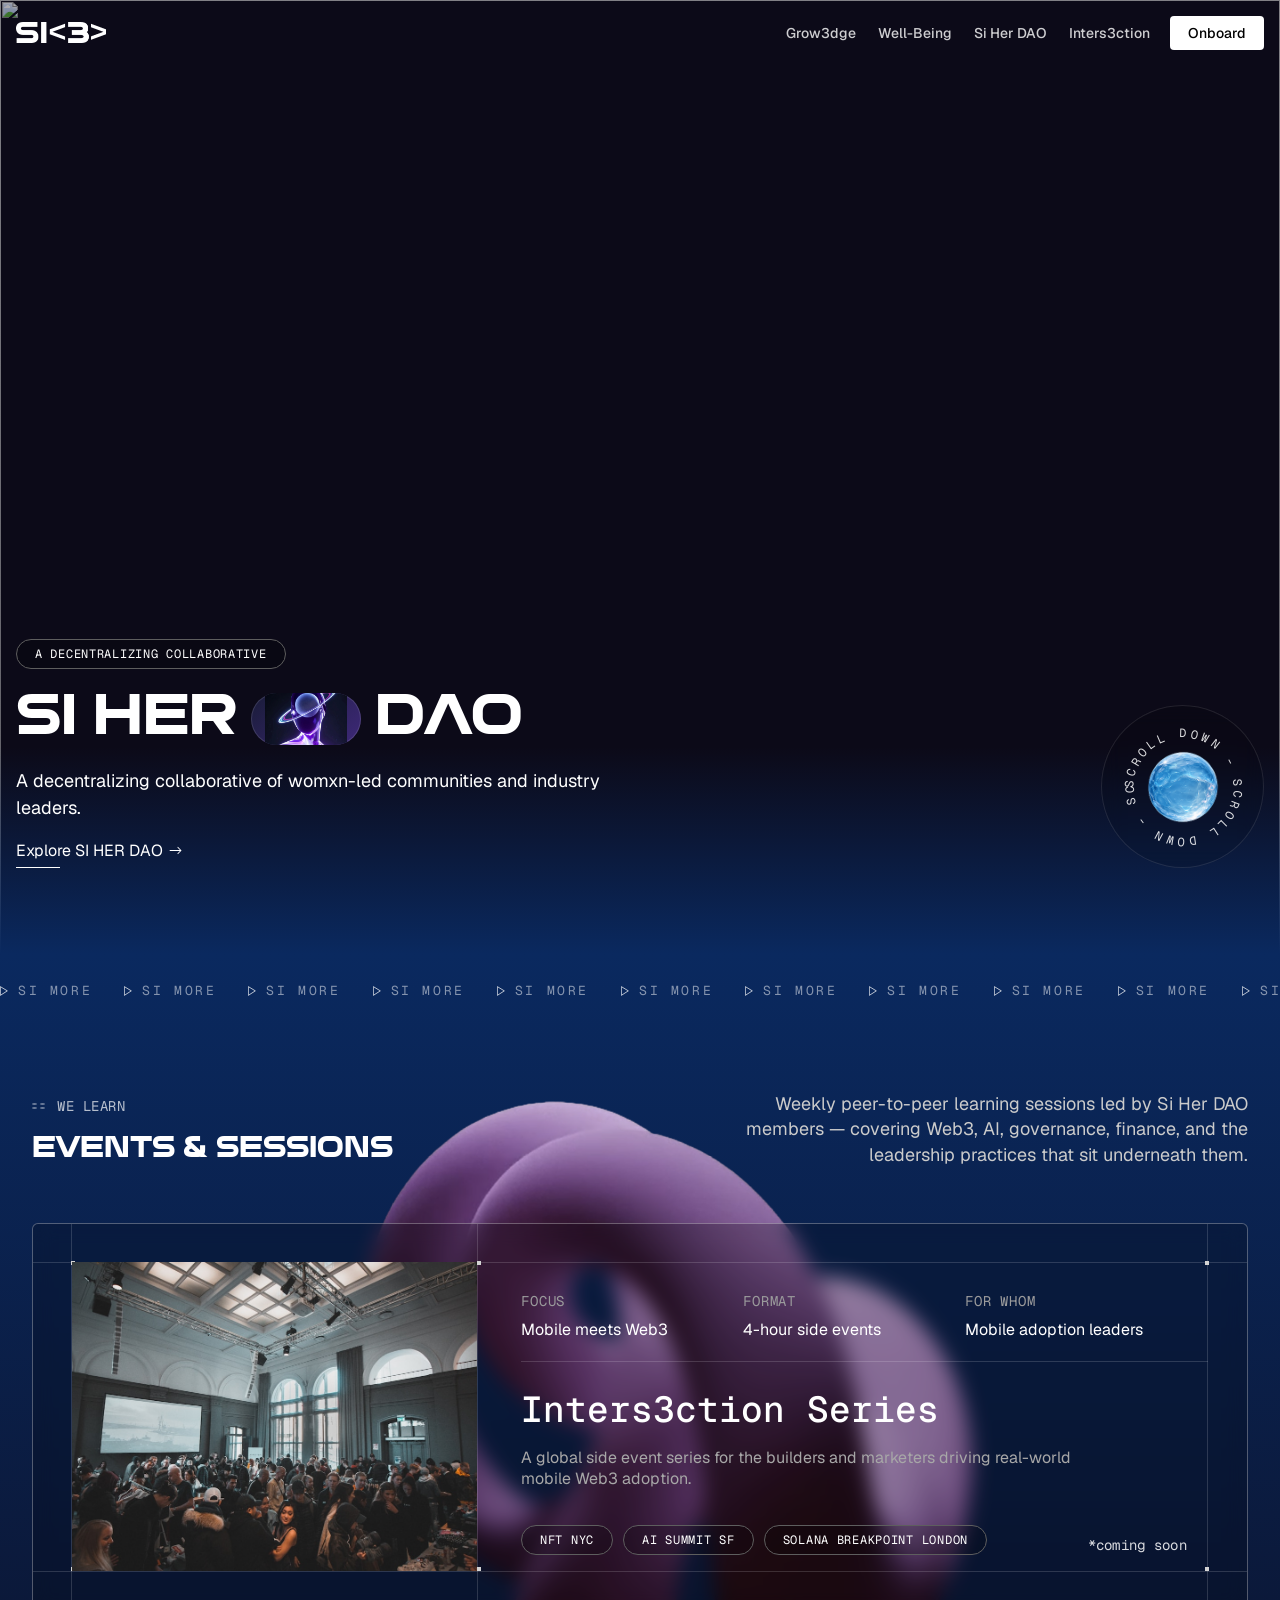
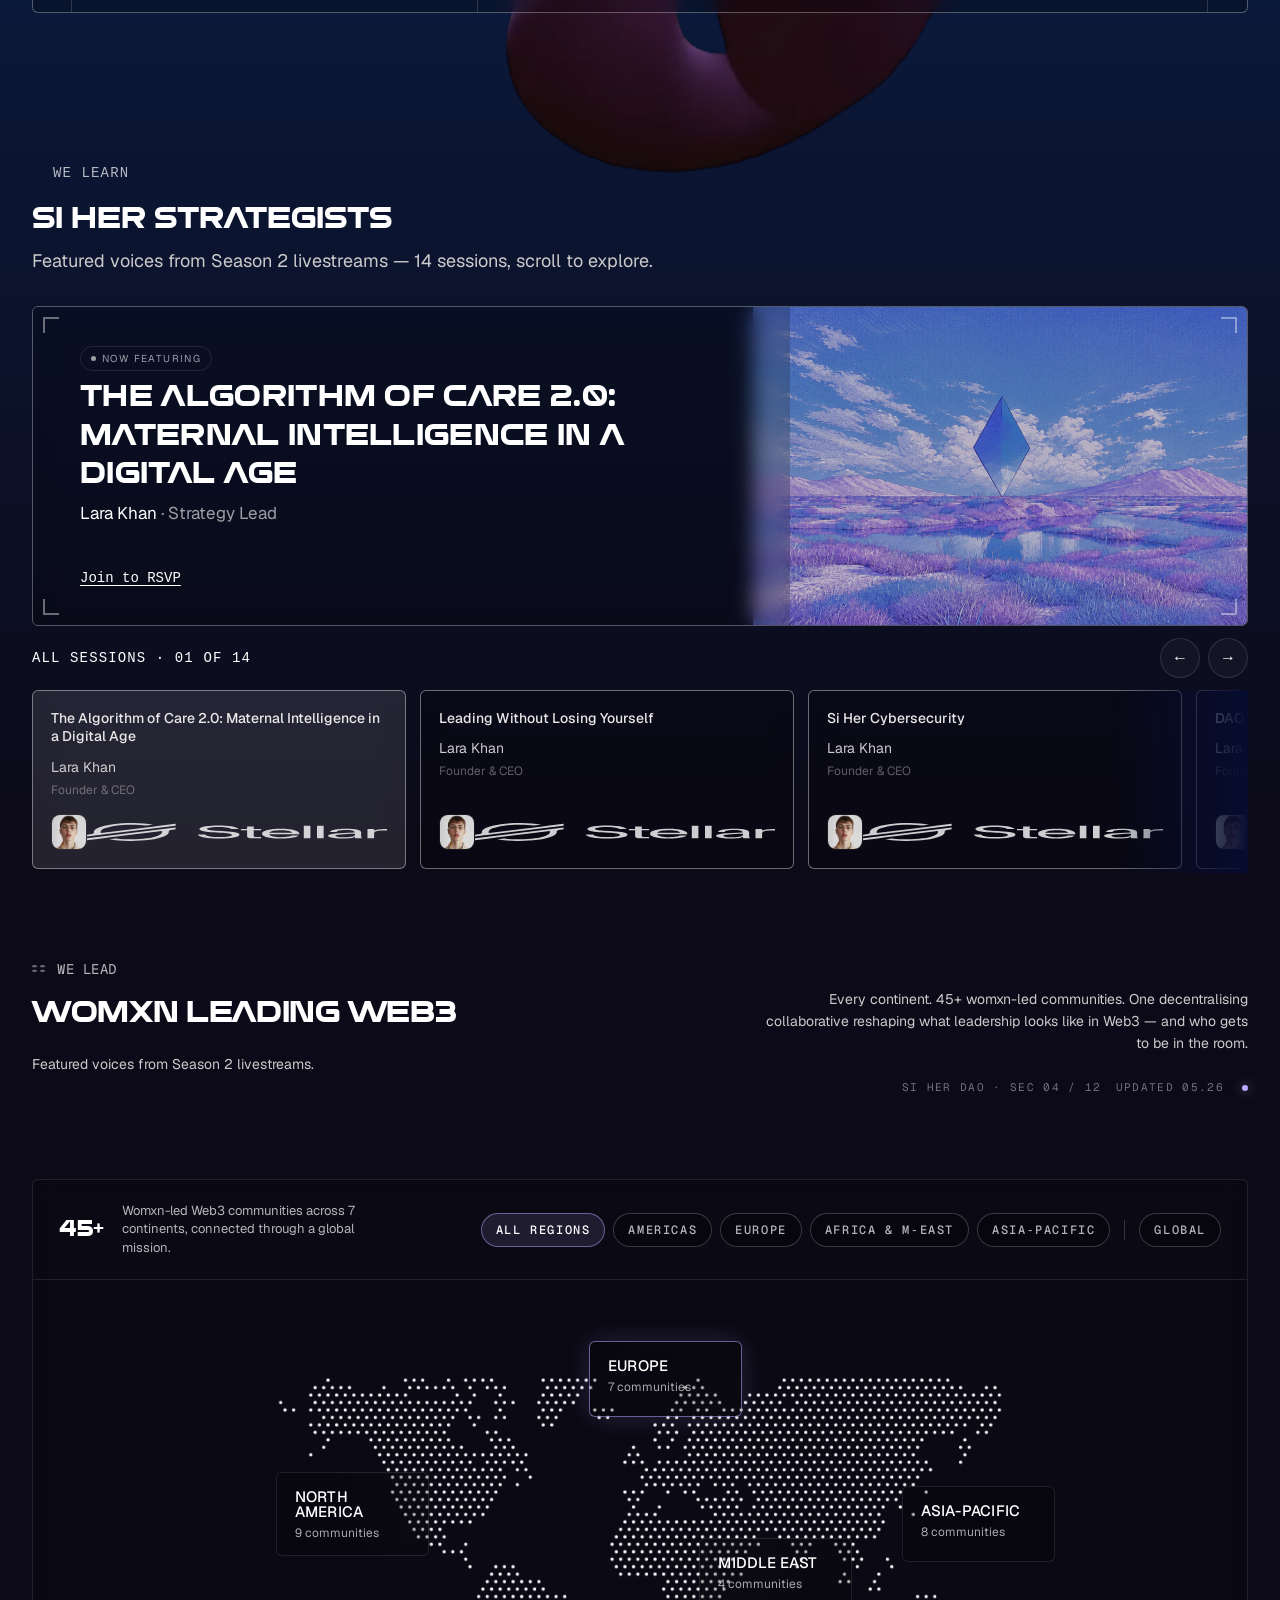
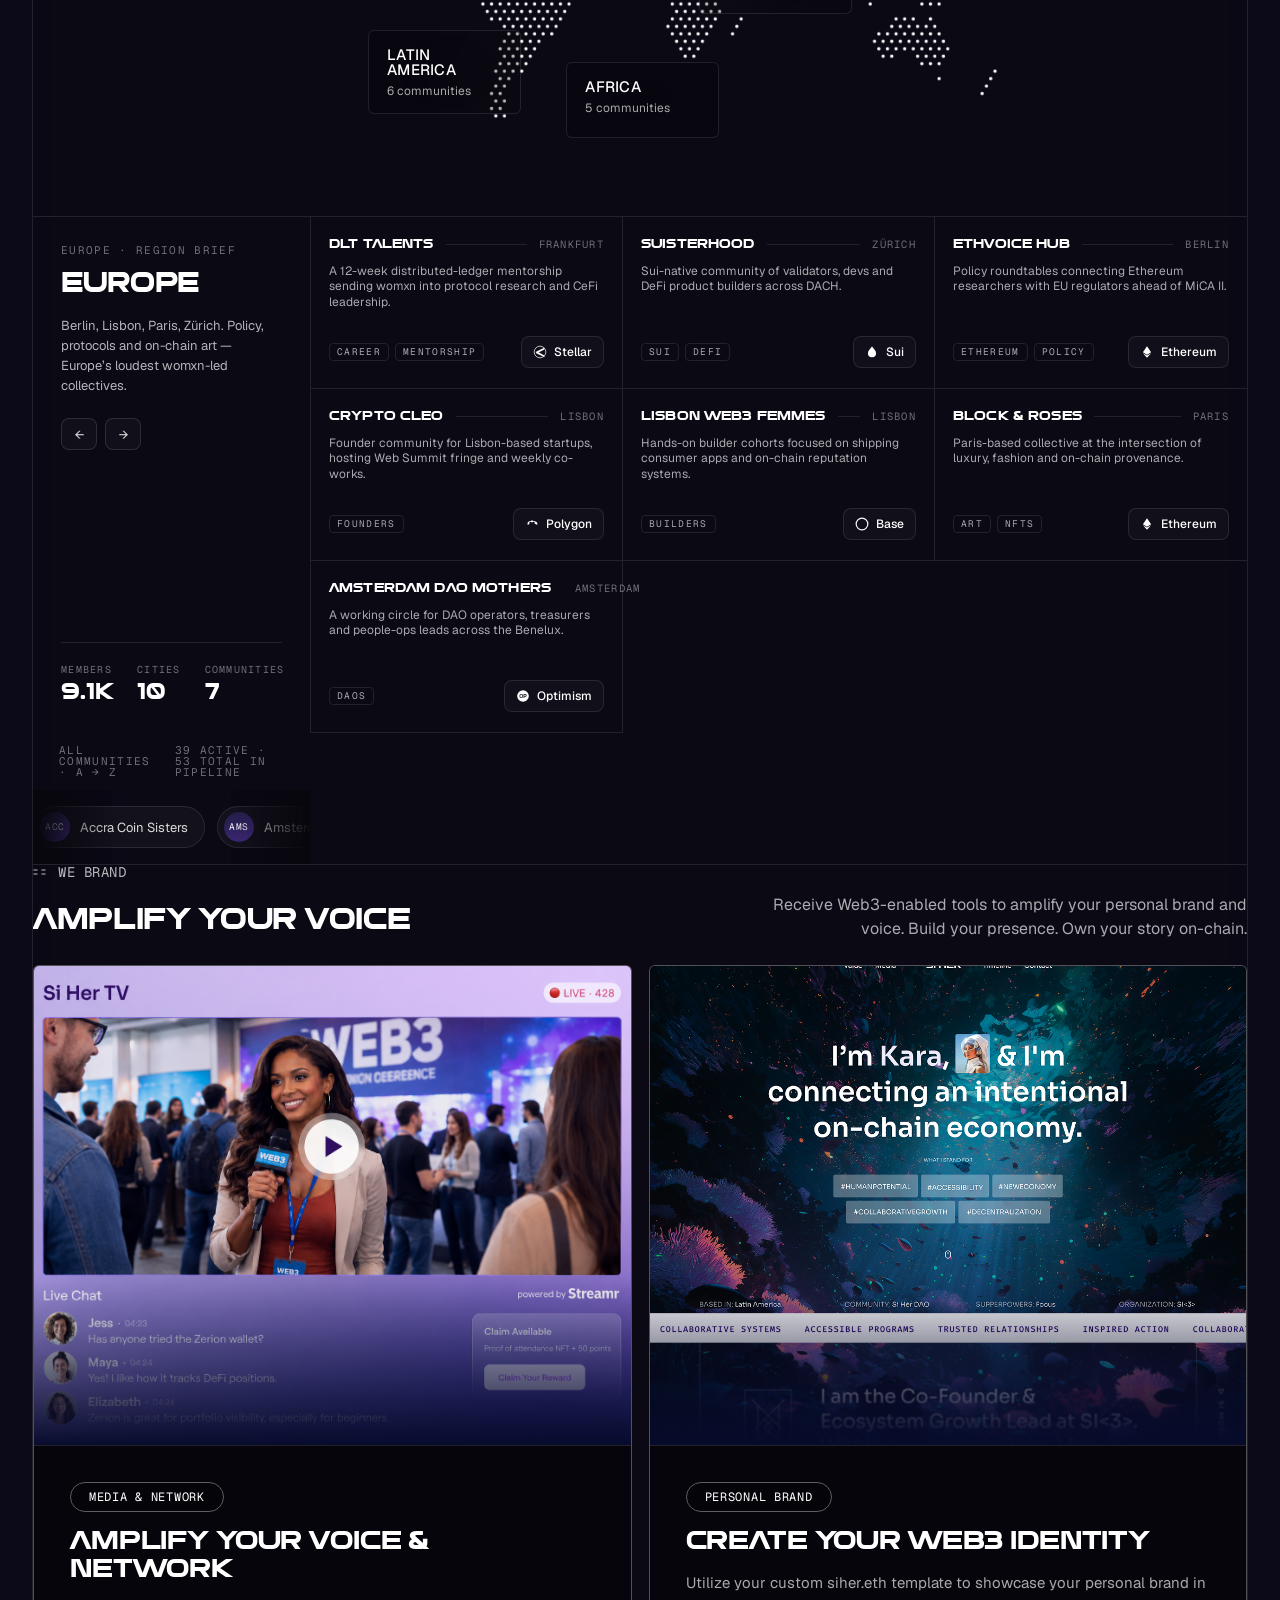
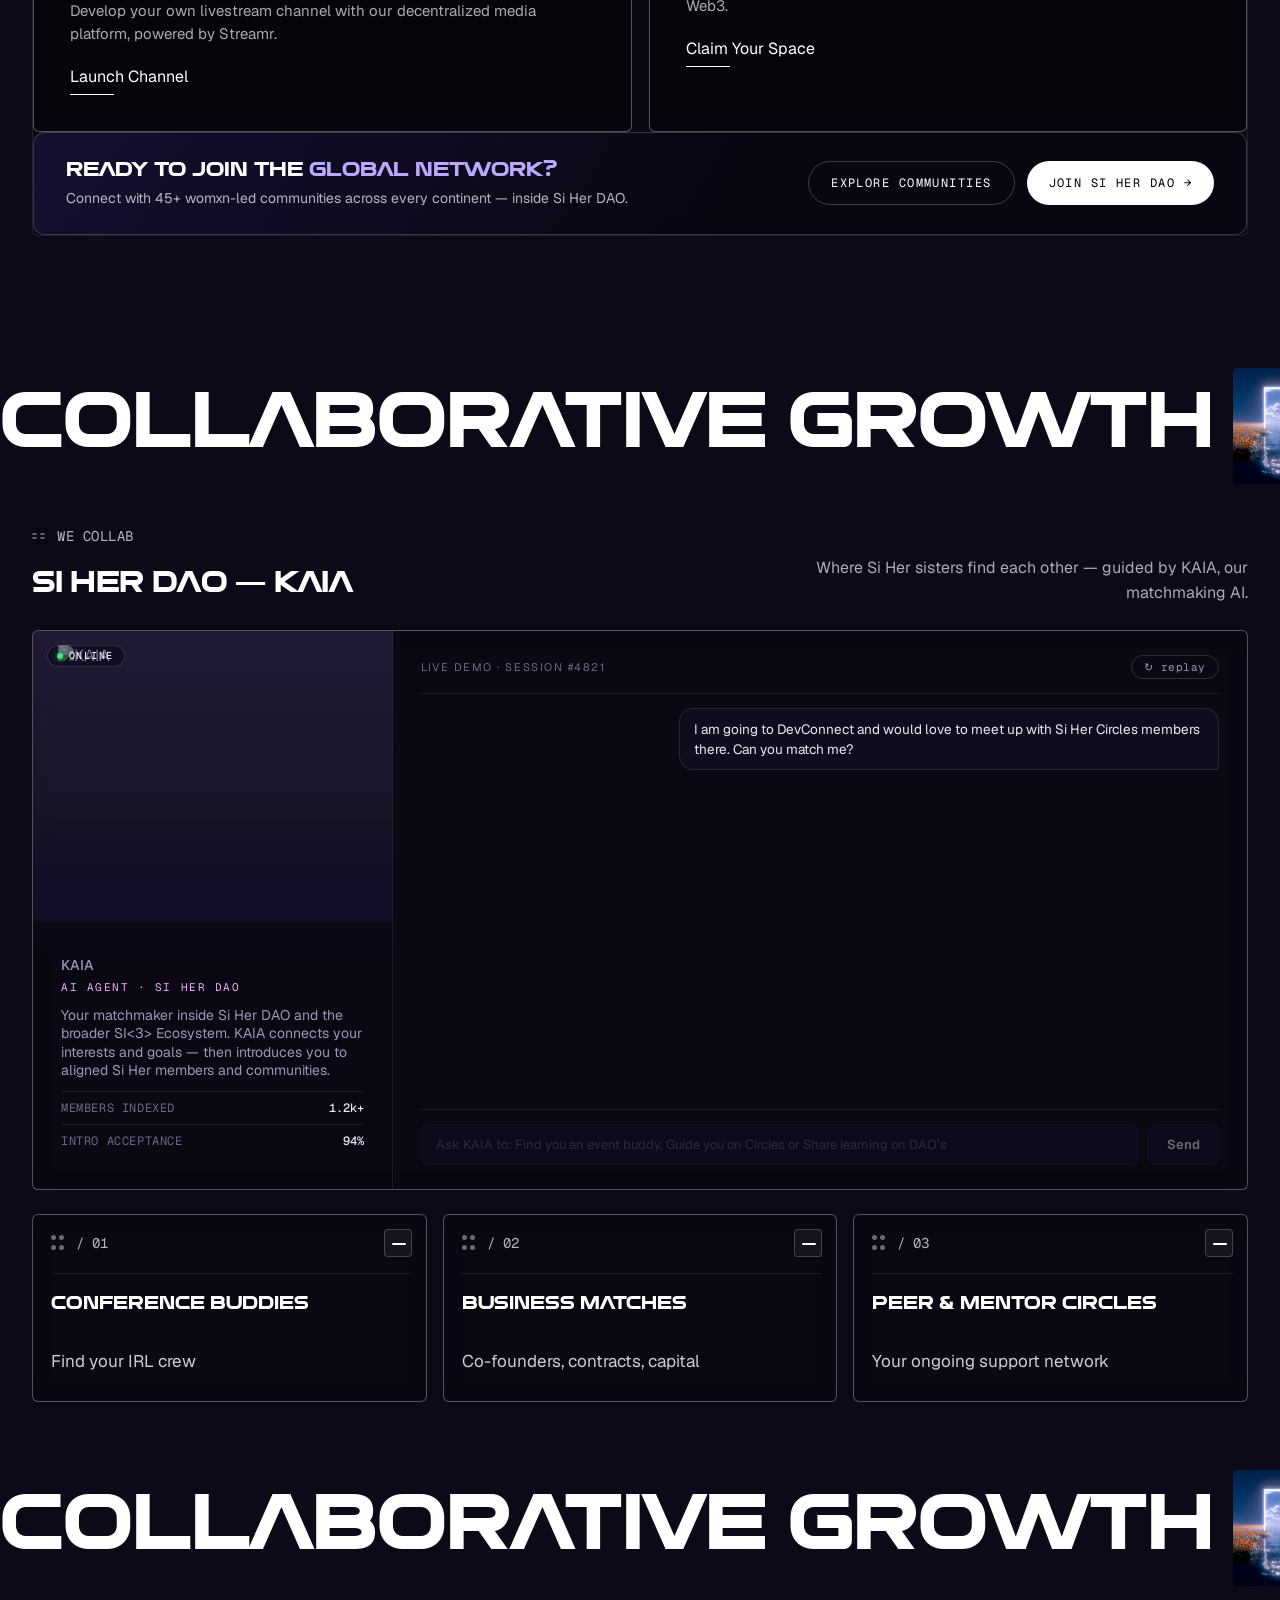
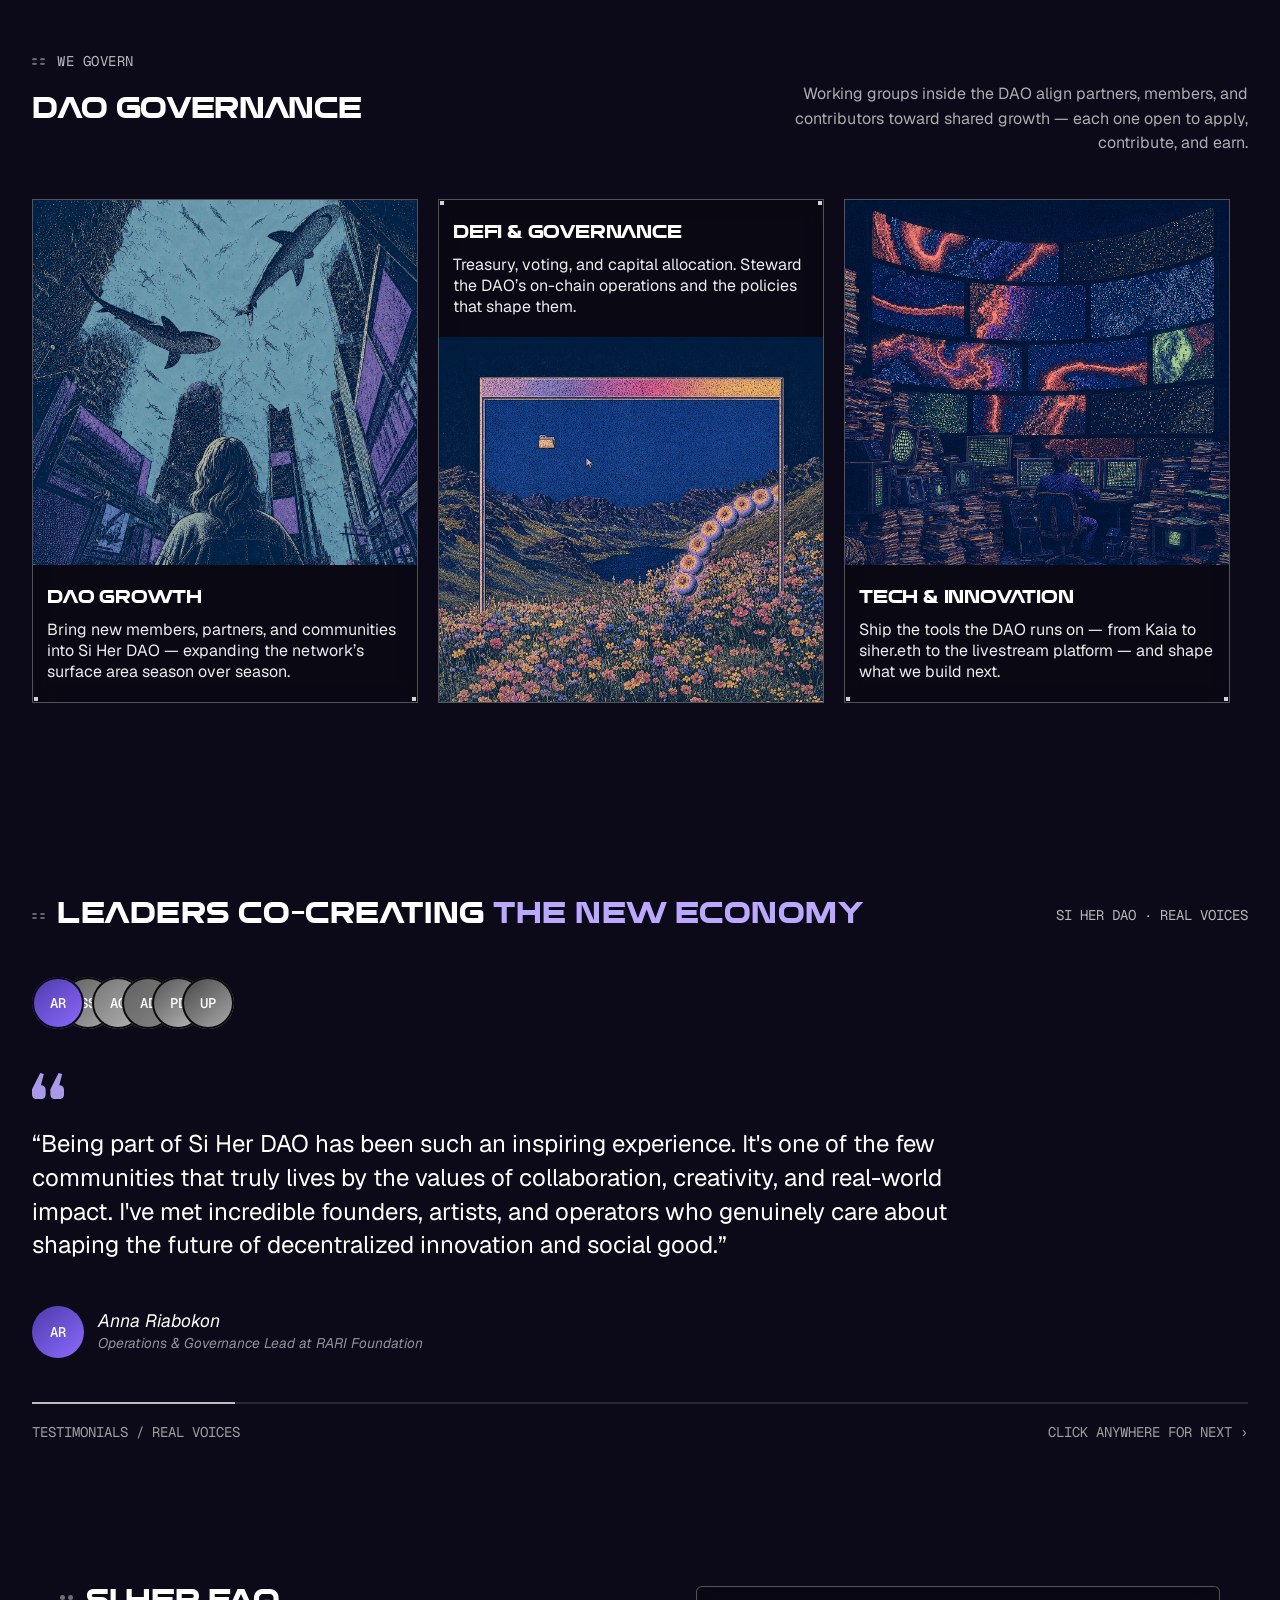
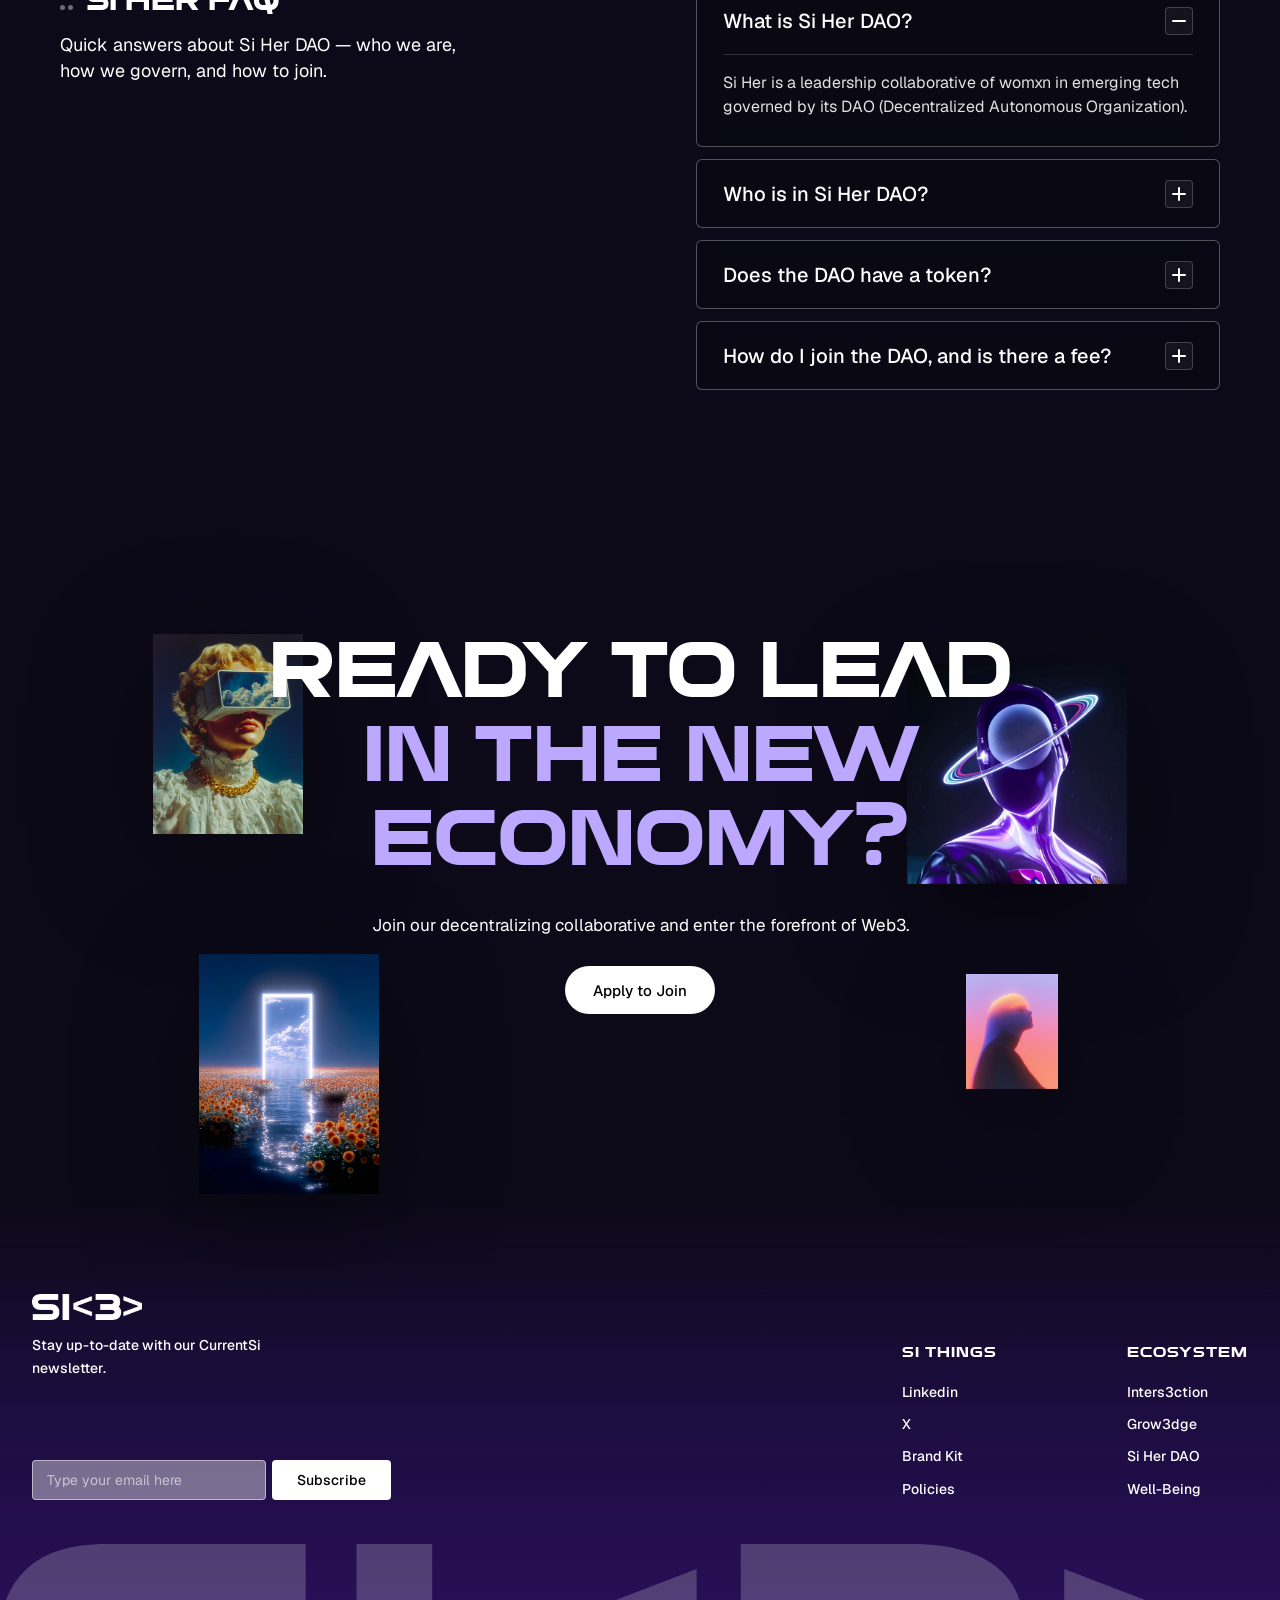
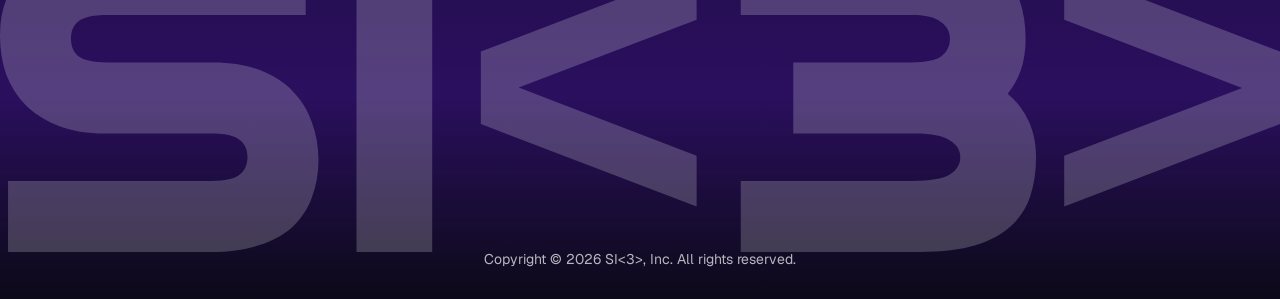
==== commit 217bc089: "feat: functional Si Her Guides application modal on DAO hero CTA (SI<3> Forms 13:2) Opens off the "E" ====
--- a/dao.html
+++ b/dao.html
@@ -4,6 +4,7 @@
     <meta charset="utf-8" />
     <meta name="viewport" content="width=device-width, initial-scale=1" />
     <title>Si Her DAO Page Preview</title>
+    <link rel="stylesheet" href="./components/ProgramInquiryModal.css" />
     <style>
       @import url("https://fonts.googleapis.com/css2?family=Geist:wght@100..900&family=Geist+Mono:wght@100..900&display=swap");
 
@@ -3704,6 +3705,132 @@
     </style>
   </head>
   <body>
+    <div class="pim-backdrop" id="shg-backdrop" aria-hidden="true">
+      <div class="pim-modal" role="dialog" aria-modal="true" aria-labelledby="shg-title" id="shg-modal">
+        <form class="pim-form" id="shg-form" novalidate>
+          <div class="pim-header">
+            <div class="pim-header-main">
+              <span class="pim-icon" aria-hidden="true">
+                <img src="./si-assets/siher-guides-icon.svg" alt="" />
+              </span>
+              <div class="pim-header-text">
+                <p class="pim-title" id="shg-title">Si Her Guides</p>
+                <p class="pim-desc">Complete our application to join as a Si Her Guide. The $300 USD one-time fee grants full access to our membership resources.</p>
+              </div>
+            </div>
+            <button type="button" class="pim-close" id="shg-close" aria-label="Close">
+              <img src="./si-assets/program-inquiry-close.svg" alt="" aria-hidden="true" />
+            </button>
+          </div>
+
+          <div class="pim-row">
+            <div class="pim-field" data-field="name">
+              <label class="pim-label" for="shg-name">Name <span class="pim-req">*</span></label>
+              <input class="pim-input" type="text" id="shg-name" name="name" placeholder="Your name" autocomplete="name" required />
+              <p class="pim-error">Please enter your name.</p>
+            </div>
+            <div class="pim-field" data-field="email">
+              <label class="pim-label" for="shg-email">Email <span class="pim-req">*</span></label>
+              <input class="pim-input" type="email" id="shg-email" name="email" placeholder="Your email" autocomplete="email" required />
+              <p class="pim-error">Please enter a valid email address.</p>
+            </div>
+          </div>
+
+          <div class="pim-field" data-field="interests">
+            <label class="pim-label" for="shg-interests">Please share your interests in joining our DAO <span class="pim-req">*</span></label>
+            <input class="pim-input" type="text" id="shg-interests" name="interests" placeholder="e.g., Web3 development, community building, content creation" required />
+            <p class="pim-error">Please share your interests in joining our DAO.</p>
+          </div>
+
+          <div class="pim-field pim-programs" data-field="pronouns">
+            <p class="pim-label" id="shg-pronouns-label">Which pronouns do you most identify? <span class="pim-req">*</span></p>
+            <div class="pim-chip-grid" role="radiogroup" aria-labelledby="shg-pronouns-label">
+              <div class="pim-chip-row">
+                <label class="pim-chip">
+                  <input type="radio" name="pronouns" value="She/Her/Hers" checked />
+                  <span class="pim-checkbox" aria-hidden="true"></span>
+                  <span class="pim-chip-label">She/Her/Hers</span>
+                </label>
+                <label class="pim-chip">
+                  <input type="radio" name="pronouns" value="They/Them/Theirs" />
+                  <span class="pim-checkbox" aria-hidden="true"></span>
+                  <span class="pim-chip-label">They/Them/Theirs</span>
+                </label>
+                <label class="pim-chip">
+                  <input type="radio" name="pronouns" value="Other" />
+                  <span class="pim-checkbox" aria-hidden="true"></span>
+                  <span class="pim-chip-label">Other</span>
+                </label>
+              </div>
+            </div>
+            <p class="pim-error">Please select your pronouns.</p>
+          </div>
+
+          <div class="pim-field" data-field="values">
+            <label class="pim-label" for="shg-values">Please share your personal values <span class="pim-req">*</span></label>
+            <textarea class="pim-textarea" id="shg-values" name="values" placeholder="Write details here" required></textarea>
+            <p class="pim-error">Please share your personal values.</p>
+          </div>
+
+          <div class="pim-field" data-field="source">
+            <label class="pim-label" for="shg-source">How did you hear about our DAO? <span class="pim-req">*</span></label>
+            <input class="pim-input" type="text" id="shg-source" name="source" placeholder="Please tell us how you discovered our DAO" required />
+            <p class="pim-error">Please tell us how you heard about our DAO.</p>
+          </div>
+
+          <div class="pim-field" data-field="handles">
+            <p class="pim-label" id="shg-handles-label">Please share your handle of one or more of the following: <span class="pim-req">*</span></p>
+            <div class="pim-handle-grid" aria-labelledby="shg-handles-label">
+              <div class="pim-handle">
+                <p class="pim-handle-name">LinkedIn</p>
+                <div class="pim-handle-input">
+                  <span class="pim-handle-at" aria-hidden="true">@</span>
+                  <input type="text" id="shg-linkedin" name="linkedin" placeholder="your-linkedin-handle" />
+                </div>
+              </div>
+              <div class="pim-handle">
+                <p class="pim-handle-name">X</p>
+                <div class="pim-handle-input">
+                  <span class="pim-handle-at" aria-hidden="true">@</span>
+                  <input type="text" id="shg-x" name="x" placeholder="your-x-handle" />
+                </div>
+              </div>
+              <div class="pim-handle">
+                <p class="pim-handle-name">Farcaster</p>
+                <div class="pim-handle-input">
+                  <span class="pim-handle-at" aria-hidden="true">@</span>
+                  <input type="text" id="shg-farcaster" name="farcaster" placeholder="your-farcaster-handle" />
+                </div>
+              </div>
+            </div>
+            <p class="pim-error">Please share at least one social handle.</p>
+          </div>
+
+          <div class="pim-newsletter">
+            <p class="pim-newsletter-label">Do you agree to our one-time $300 membership fee (paid in cryptocurrency)? After your application has been approved, we will send you the payment and onboarding info.</p>
+            <div class="pim-toggle" role="radiogroup" aria-label="Membership fee agreement">
+              <label>
+                <input type="radio" name="membership-fee" value="yes" checked />
+                <span class="pim-toggle-pill">Yes</span>
+              </label>
+              <label>
+                <input type="radio" name="membership-fee" value="no" />
+                <span class="pim-toggle-pill">No</span>
+              </label>
+            </div>
+          </div>
+
+          <button class="pim-submit" type="submit">Submit Application</button>
+        </form>
+
+        <div class="pim-success">
+          <span class="pim-success-icon" aria-hidden="true">&#10003;</span>
+          <p class="pim-success-title">Thanks &mdash; you&rsquo;re on our radar.</p>
+          <p class="pim-success-copy">A member of our team will review your application and connect with you shortly about next steps for joining as a Si Her Guide.</p>
+          <button type="button" class="pim-success-close" id="shg-success-close">Close</button>
+        </div>
+      </div>
+    </div>
     <main class="dao-page">
       <!-- ============================================================
            Hero — Figma 196:2.
@@ -3736,9 +3863,9 @@
             <span>DAO</span>
           </h1>
           <p>A decentralizing collaborative of womxn-led communities and industry leaders.</p>
-          <a class="dao-cta" href="#dao-learn">
+          <a class="dao-cta" href="#" id="dao-hero-cta">
             <span>
-              Explore our DAO
+              Explore SI HER DAO
               <img src="./si-assets/si-inline-arrow.svg" alt="" />
             </span>
             <span class="dao-cta-line" aria-hidden="true"></span>
@@ -5367,5 +5494,171 @@
         renderDrawer(activeRegion);
       })();
     </script>
+
+    <script>
+      /* ---------- Si Her Guides application modal (Figma "SI<3> Forms" 13:2) ----------
+         Opens off the hero "Explore SI HER DAO" CTA. Validates client-side
+         (required Name/Email/Interests/Pronouns/Values/Source, at least one
+         social handle) and shows a success panel in place of the form on
+         submit — there's no backend wired up on this static prototype, so
+         this is an honest "it worked" confirmation rather than an actual
+         send. Checkbox/toggle visuals are driven by native :checked state
+         via CSS :has() (see ProgramInquiryModal.css) — no JS state syncing
+         needed. Same pattern as the Grow3dge Program Inquiry modal. */
+      (() => {
+        const trigger = document.getElementById("dao-hero-cta");
+        const backdrop = document.getElementById("shg-backdrop");
+        const modal = document.getElementById("shg-modal");
+        const form = document.getElementById("shg-form");
+        const closeBtn = document.getElementById("shg-close");
+        const successCloseBtn = document.getElementById("shg-success-close");
+        if (!trigger || !backdrop || !modal || !form) return;
+
+        let lastFocused = null;
+
+        function focusableEls() {
+          return Array.from(
+            modal.querySelectorAll('a[href], button:not([disabled]), input:not([disabled]), textarea:not([disabled]), [tabindex]:not([tabindex="-1"])'),
+          ).filter((el) => el.offsetParent !== null);
+        }
+
+        function open() {
+          lastFocused = document.activeElement;
+          backdrop.classList.add("is-open");
+          backdrop.setAttribute("aria-hidden", "false");
+          document.body.style.overflow = "hidden";
+          const nameInput = document.getElementById("shg-name");
+          const first = nameInput || focusableEls()[0];
+          if (first) first.focus();
+          document.addEventListener("keydown", onKeydown);
+        }
+
+        function close() {
+          backdrop.classList.remove("is-open");
+          backdrop.setAttribute("aria-hidden", "true");
+          document.body.style.overflow = "";
+          document.removeEventListener("keydown", onKeydown);
+          if (modal.classList.contains("is-success")) {
+            modal.classList.remove("is-success");
+            form.reset();
+            form.querySelectorAll(".has-error").forEach((el) => el.classList.remove("has-error"));
+          }
+          if (lastFocused) lastFocused.focus();
+        }
+
+        function onKeydown(e) {
+          if (e.key === "Escape") {
+            close();
+            return;
+          }
+          if (e.key !== "Tab") return;
+          const els = focusableEls();
+          if (!els.length) return;
+          const firstEl = els[0];
+          const lastEl = els[els.length - 1];
+          if (e.shiftKey && document.activeElement === firstEl) {
+            e.preventDefault();
+            lastEl.focus();
+          } else if (!e.shiftKey && document.activeElement === lastEl) {
+            e.preventDefault();
+            firstEl.focus();
+          }
+        }
+
+        trigger.addEventListener("click", (e) => {
+          e.preventDefault();
+          open();
+        });
+        closeBtn.addEventListener("click", close);
+        successCloseBtn.addEventListener("click", close);
+        backdrop.addEventListener("click", (e) => {
+          if (e.target === backdrop) close();
+        });
+
+        // ----- Validation -----
+        const EMAIL_RE = /^[^\s@]+@[^\s@]+\.[^\s@]+$/;
+
+        function setFieldError(field, hasError) {
+          field.classList.toggle("has-error", hasError);
+        }
+
+        function validate() {
+          let firstInvalid = null;
+
+          const nameField = form.querySelector('[data-field="name"]');
+          const nameInput = document.getElementById("shg-name");
+          const nameOk = nameInput.value.trim().length > 0;
+          setFieldError(nameField, !nameOk);
+          if (!nameOk && !firstInvalid) firstInvalid = nameInput;
+
+          const emailField = form.querySelector('[data-field="email"]');
+          const emailInput = document.getElementById("shg-email");
+          const emailOk = EMAIL_RE.test(emailInput.value.trim());
+          setFieldError(emailField, !emailOk);
+          if (!emailOk && !firstInvalid) firstInvalid = emailInput;
+
+          const interestsField = form.querySelector('[data-field="interests"]');
+          const interestsInput = document.getElementById("shg-interests");
+          const interestsOk = interestsInput.value.trim().length > 0;
+          setFieldError(interestsField, !interestsOk);
+          if (!interestsOk && !firstInvalid) firstInvalid = interestsInput;
+
+          const pronounsField = form.querySelector('[data-field="pronouns"]');
+          const pronounsOk = form.querySelectorAll('input[name="pronouns"]:checked').length > 0;
+          setFieldError(pronounsField, !pronounsOk);
+          if (!pronounsOk && !firstInvalid) firstInvalid = pronounsField.querySelector('input[type="radio"]');
+
+          const valuesField = form.querySelector('[data-field="values"]');
+          const valuesInput = document.getElementById("shg-values");
+          const valuesOk = valuesInput.value.trim().length > 0;
+          setFieldError(valuesField, !valuesOk);
+          if (!valuesOk && !firstInvalid) firstInvalid = valuesInput;
+
+          const sourceField = form.querySelector('[data-field="source"]');
+          const sourceInput = document.getElementById("shg-source");
+          const sourceOk = sourceInput.value.trim().length > 0;
+          setFieldError(sourceField, !sourceOk);
+          if (!sourceOk && !firstInvalid) firstInvalid = sourceInput;
+
+          const handlesField = form.querySelector('[data-field="handles"]');
+          const linkedinInput = document.getElementById("shg-linkedin");
+          const xInput = document.getElementById("shg-x");
+          const farcasterInput = document.getElementById("shg-farcaster");
+          const handlesOk = [linkedinInput, xInput, farcasterInput].some((el) => el.value.trim().length > 0);
+          setFieldError(handlesField, !handlesOk);
+          if (!handlesOk && !firstInvalid) firstInvalid = linkedinInput;
+
+          if (firstInvalid) firstInvalid.focus();
+          return !firstInvalid;
+        }
+
+        // Clear a field's error state as soon as the visitor fixes it.
+        ["shg-name", "shg-email", "shg-interests", "shg-values", "shg-source"].forEach((id) => {
+          const input = document.getElementById(id);
+          input.addEventListener("input", () => {
+            input.closest(".pim-field").classList.remove("has-error");
+          });
+        });
+        form.querySelectorAll('input[name="pronouns"]').forEach((radio) => {
+          radio.addEventListener("change", () => {
+            form.querySelector('[data-field="pronouns"]').classList.remove("has-error");
+          });
+        });
+        ["shg-linkedin", "shg-x", "shg-farcaster"].forEach((id) => {
+          const input = document.getElementById(id);
+          input.addEventListener("input", () => {
+            form.querySelector('[data-field="handles"]').classList.remove("has-error");
+          });
+        });
+
+        form.addEventListener("submit", (e) => {
+          e.preventDefault();
+          if (!validate()) return;
+          modal.classList.add("is-success");
+          const first = successCloseBtn;
+          if (first) first.focus();
+        });
+      })();
+    </script>
   </body>
 </html>
--- a/components/ProgramInquiryModal.css
+++ b/components/ProgramInquiryModal.css
@@ -0,0 +1,546 @@
+/* Program Inquiry modal — Figma "SI<3> Forms" node 5:2.
+   Opened by the "Explore Grow3dge" hero CTA on grow3dge.html. */
+
+.pim-backdrop {
+  position: fixed;
+  inset: 0;
+  z-index: 200;
+  display: flex;
+  align-items: center;
+  justify-content: center;
+  padding: 24px;
+  background: rgba(5, 3, 10, 0.72);
+  backdrop-filter: blur(6px);
+  -webkit-backdrop-filter: blur(6px);
+  opacity: 0;
+  visibility: hidden;
+  transition: opacity 0.22s ease, visibility 0s linear 0.22s;
+}
+
+.pim-backdrop.is-open {
+  opacity: 1;
+  visibility: visible;
+  transition: opacity 0.22s ease, visibility 0s;
+}
+
+.pim-modal {
+  position: relative;
+  width: min(820px, 100%);
+  max-height: calc(100vh - 48px);
+  overflow-y: auto;
+  display: flex;
+  flex-direction: column;
+  gap: 30px;
+  padding: 44px 36px;
+  background: #0e0b16;
+  border: 1px solid rgba(255, 255, 255, 0.08);
+  border-radius: 24px;
+  box-shadow: 0 40px 100px rgba(0, 0, 0, 0.55);
+  color: #fff;
+  transform: translateY(12px) scale(0.98);
+  transition: transform 0.22s cubic-bezier(0.16, 1, 0.3, 1);
+}
+
+.pim-backdrop.is-open .pim-modal {
+  transform: translateY(0) scale(1);
+}
+
+/* The 30px rhythm between sections (header, name/email row, company,
+   programs, details, newsletter, submit) lives here — .pim-modal's own
+   gap only separates .pim-form from .pim-success, its two direct
+   children, which isn't the same thing. */
+.pim-form {
+  display: flex;
+  flex-direction: column;
+  gap: 30px;
+  width: 100%;
+}
+
+.pim-header {
+  display: flex;
+  align-items: flex-start;
+  gap: 20px;
+}
+
+.pim-header-main {
+  display: flex;
+  flex: 1 1 auto;
+  align-items: center;
+  gap: 20px;
+  min-width: 0;
+}
+
+.pim-icon {
+  flex: 0 0 auto;
+  width: 77px;
+  height: 77px;
+}
+
+.pim-icon img {
+  display: block;
+  width: 100%;
+  height: 100%;
+}
+
+.pim-header-text {
+  display: flex;
+  flex-direction: column;
+  gap: 8px;
+  min-width: 0;
+}
+
+.pim-title {
+  margin: 0;
+  font-family: var(--font-clesmont), "Clesmont Demo", var(--font-geist), Arial, sans-serif;
+  font-size: 27px;
+  line-height: 1;
+  color: #fff;
+}
+
+.pim-desc {
+  margin: 0;
+  font-family: var(--font-geist), Arial, sans-serif;
+  font-size: 14.5px;
+  line-height: 1.45;
+  color: rgba(255, 255, 255, 0.9);
+}
+
+.pim-close {
+  flex: 0 0 auto;
+  display: flex;
+  align-items: center;
+  justify-content: center;
+  width: 32px;
+  height: 32px;
+  padding: 0;
+  border: 1px solid rgba(255, 255, 255, 0.12);
+  border-radius: 999px;
+  background: rgba(255, 255, 255, 0.06);
+  cursor: pointer;
+  transition: background 0.18s ease;
+}
+
+.pim-close:hover,
+.pim-close:focus-visible {
+  background: rgba(255, 255, 255, 0.12);
+}
+
+.pim-close img {
+  display: block;
+  width: 8.6px;
+  height: 8.6px;
+}
+
+.pim-row {
+  display: flex;
+  gap: 20px;
+}
+
+.pim-field {
+  display: flex;
+  flex: 1 1 0;
+  min-width: 0;
+  flex-direction: column;
+  gap: 8px;
+}
+
+.pim-label {
+  display: flex;
+  align-items: flex-start;
+  gap: 4px;
+  font-family: var(--font-geist), Arial, sans-serif;
+  font-size: 13.5px;
+  font-weight: 500;
+  color: rgba(255, 255, 255, 0.9);
+}
+
+.pim-label .pim-req {
+  color: #b1a0fe;
+}
+
+.pim-label .pim-optional {
+  font-weight: 400;
+  color: rgba(255, 255, 255, 0.45);
+}
+
+.pim-input,
+.pim-textarea {
+  width: 100%;
+  padding: 0 16px;
+  background: rgba(255, 255, 255, 0.05);
+  border: 1px solid rgba(255, 255, 255, 0.1);
+  border-radius: 10px;
+  font-family: var(--font-geist), Arial, sans-serif;
+  font-size: 14px;
+  color: #fff;
+  outline: none;
+  transition: border-color 0.18s ease, background 0.18s ease;
+}
+
+.pim-input {
+  height: 48px;
+}
+
+.pim-textarea {
+  height: 104px;
+  padding-top: 14px;
+  resize: none;
+  line-height: 1.4;
+  font-family: var(--font-geist), Arial, sans-serif;
+}
+
+.pim-input::placeholder,
+.pim-textarea::placeholder {
+  color: #8c8799;
+}
+
+.pim-input:focus,
+.pim-textarea:focus {
+  border-color: rgba(177, 160, 254, 0.6);
+  background: rgba(255, 255, 255, 0.07);
+}
+
+.pim-field.has-error .pim-input,
+.pim-field.has-error .pim-textarea {
+  border-color: #ff7a7a;
+}
+
+.pim-error {
+  display: none;
+  margin: 0;
+  font-family: var(--font-geist), Arial, sans-serif;
+  font-size: 12.5px;
+  color: #ff9a9a;
+}
+
+.pim-field.has-error .pim-error {
+  display: block;
+}
+
+.pim-programs {
+  display: flex;
+  flex-direction: column;
+  gap: 14px;
+}
+
+.pim-chip-grid {
+  display: flex;
+  flex-direction: column;
+  gap: 12px;
+}
+
+.pim-chip-row {
+  display: flex;
+  gap: 12px;
+}
+
+.pim-chip {
+  display: flex;
+  flex: 1 1 0;
+  min-width: 0;
+  align-items: center;
+  gap: 10px;
+  padding: 13px 16px;
+  background: rgba(255, 255, 255, 0.04);
+  border: 1px solid rgba(255, 255, 255, 0.08);
+  border-radius: 10px;
+  cursor: pointer;
+  transition: background 0.18s ease, border-color 0.18s ease;
+}
+
+.pim-chip:hover {
+  background: rgba(255, 255, 255, 0.06);
+}
+
+/* Driven by the checkbox's native :checked state via :has() — no JS
+   needed to keep the chip's visual in sync with the real form control. */
+.pim-chip:has(input:checked) {
+  background: rgba(255, 255, 255, 0.07);
+  border-color: rgba(177, 160, 254, 0.5);
+}
+
+.pim-chip input[type="checkbox"],
+.pim-chip input[type="radio"] {
+  position: absolute;
+  width: 1px;
+  height: 1px;
+  overflow: hidden;
+  clip: rect(0 0 0 0);
+}
+
+.pim-checkbox {
+  flex: 0 0 auto;
+  display: flex;
+  align-items: center;
+  justify-content: center;
+  width: 18px;
+  height: 18px;
+  border: 1.3px solid rgba(255, 255, 255, 0.25);
+  border-radius: 5px;
+  background: transparent;
+  font-size: 12px;
+  color: #fff;
+  transition: background 0.18s ease, border-color 0.18s ease;
+}
+
+.pim-chip input:checked ~ .pim-checkbox {
+  background: #7e5ffe;
+  border-color: #7e5ffe;
+}
+
+.pim-checkbox::after {
+  content: "";
+  width: 9px;
+  height: 6px;
+  border-left: 1.6px solid #fff;
+  border-bottom: 1.6px solid #fff;
+  transform: rotate(-45deg) translate(1px, -1px);
+  opacity: 0;
+}
+
+.pim-chip input:checked ~ .pim-checkbox::after {
+  opacity: 1;
+}
+
+.pim-chip-label {
+  font-family: var(--font-geist), Arial, sans-serif;
+  font-size: 14px;
+  color: #e0deeb;
+}
+
+.pim-handle-grid {
+  display: flex;
+  gap: 12px;
+  width: 100%;
+}
+
+.pim-handle {
+  display: flex;
+  flex: 1 1 0;
+  min-width: 0;
+  flex-direction: column;
+  gap: 8px;
+}
+
+.pim-handle-name {
+  margin: 0;
+  font-family: var(--font-geist), Arial, sans-serif;
+  font-size: 12.5px;
+  font-weight: 500;
+  color: #a6a1b2;
+}
+
+.pim-handle-input {
+  display: flex;
+  align-items: center;
+  gap: 4px;
+  height: 46px;
+  padding: 0 12px 0 14px;
+  background: rgba(255, 255, 255, 0.05);
+  border: 1px solid rgba(255, 255, 255, 0.1);
+  border-radius: 10px;
+  transition: border-color 0.18s ease, background 0.18s ease;
+}
+
+.pim-handle-input:focus-within {
+  border-color: rgba(177, 160, 254, 0.6);
+  background: rgba(255, 255, 255, 0.07);
+}
+
+.pim-field.has-error .pim-handle-input {
+  border-color: #ff7a7a;
+}
+
+.pim-handle-at {
+  flex: 0 0 auto;
+  font-family: var(--font-geist), Arial, sans-serif;
+  font-size: 13.5px;
+  font-weight: 500;
+  color: #8c8799;
+}
+
+.pim-handle-input input {
+  flex: 1 1 auto;
+  min-width: 0;
+  padding: 0;
+  border: 0;
+  background: transparent;
+  font-family: var(--font-geist), Arial, sans-serif;
+  font-size: 13px;
+  color: #fff;
+  outline: none;
+}
+
+.pim-handle-input input::placeholder {
+  color: #8c8799;
+}
+
+.pim-newsletter {
+  display: flex;
+  align-items: center;
+  gap: 20px;
+}
+
+.pim-newsletter-label {
+  flex: 1 1 auto;
+  font-family: var(--font-geist), Arial, sans-serif;
+  font-size: 13.5px;
+  font-weight: 500;
+  line-height: 1.4;
+  color: rgba(255, 255, 255, 0.9);
+}
+
+.pim-toggle {
+  flex: 0 0 auto;
+  display: flex;
+  gap: 2px;
+  padding: 4px;
+  background: rgba(255, 255, 255, 0.05);
+  border: 1px solid rgba(255, 255, 255, 0.1);
+  border-radius: 999px;
+}
+
+.pim-toggle input {
+  position: absolute;
+  width: 1px;
+  height: 1px;
+  overflow: hidden;
+  clip: rect(0 0 0 0);
+}
+
+.pim-toggle-pill {
+  display: flex;
+  align-items: center;
+  justify-content: center;
+  padding: 8px 18px;
+  border-radius: 999px;
+  font-family: var(--font-geist), Arial, sans-serif;
+  font-size: 13px;
+  font-weight: 500;
+  color: #a6a1b2;
+  cursor: pointer;
+  transition: background 0.18s ease, color 0.18s ease;
+}
+
+.pim-toggle input:checked + .pim-toggle-pill {
+  background: #7e5ffe;
+  color: #fff;
+}
+
+.pim-submit {
+  display: flex;
+  align-items: center;
+  justify-content: center;
+  width: 100%;
+  height: 52px;
+  border: 0;
+  border-radius: 6px;
+  background: linear-gradient(90deg, #7e5ffe, #512ed0);
+  box-shadow: 0 8px 24px -4px rgba(126, 95, 254, 0.35);
+  font-family: var(--font-geist), Arial, sans-serif;
+  font-size: 15px;
+  font-weight: 600;
+  color: #fff;
+  cursor: pointer;
+  transition: filter 0.18s ease, transform 0.18s ease;
+}
+
+.pim-submit:hover {
+  filter: brightness(1.08);
+  transform: translateY(-1px);
+}
+
+.pim-submit:disabled {
+  opacity: 0.6;
+  cursor: default;
+  transform: none;
+}
+
+/* Success state — swaps in for the form once a valid submission goes
+   through. There's no backend wired up (static prototype), so this is
+   the honest "it worked" confirmation rather than a real send. */
+.pim-success {
+  display: none;
+  flex-direction: column;
+  align-items: center;
+  gap: 10px;
+  padding: 24px 0 8px;
+  text-align: center;
+}
+
+.pim-modal.is-success .pim-form {
+  display: none;
+}
+
+.pim-modal.is-success .pim-success {
+  display: flex;
+}
+
+.pim-success-icon {
+  display: flex;
+  align-items: center;
+  justify-content: center;
+  width: 56px;
+  height: 56px;
+  border-radius: 999px;
+  background: rgba(126, 95, 254, 0.15);
+  border: 1px solid rgba(177, 160, 254, 0.4);
+  color: #b1a0fe;
+  font-size: 24px;
+}
+
+.pim-success-title {
+  margin: 0;
+  font-family: var(--font-clesmont), "Clesmont Demo", var(--font-geist), Arial, sans-serif;
+  font-size: 22px;
+  color: #fff;
+}
+
+.pim-success-copy {
+  margin: 0;
+  max-width: 420px;
+  font-family: var(--font-geist), Arial, sans-serif;
+  font-size: 14.5px;
+  line-height: 1.5;
+  color: rgba(255, 255, 255, 0.75);
+}
+
+.pim-success-close {
+  margin-top: 10px;
+  padding: 12px 28px;
+  border: 1px solid rgba(255, 255, 255, 0.16);
+  border-radius: 999px;
+  background: rgba(255, 255, 255, 0.06);
+  font-family: var(--font-geist), Arial, sans-serif;
+  font-size: 14px;
+  font-weight: 500;
+  color: #fff;
+  cursor: pointer;
+  transition: background 0.18s ease;
+}
+
+.pim-success-close:hover {
+  background: rgba(255, 255, 255, 0.12);
+}
+
+@media (max-width: 720px) {
+  .pim-row,
+  .pim-chip-row,
+  .pim-handle-grid {
+    flex-direction: column;
+  }
+  .pim-modal {
+    padding: 32px 22px;
+    gap: 22px;
+  }
+  .pim-header-main {
+    gap: 14px;
+  }
+  .pim-icon {
+    width: 56px;
+    height: 56px;
+  }
+  .pim-title {
+    font-size: 22px;
+  }
+}
